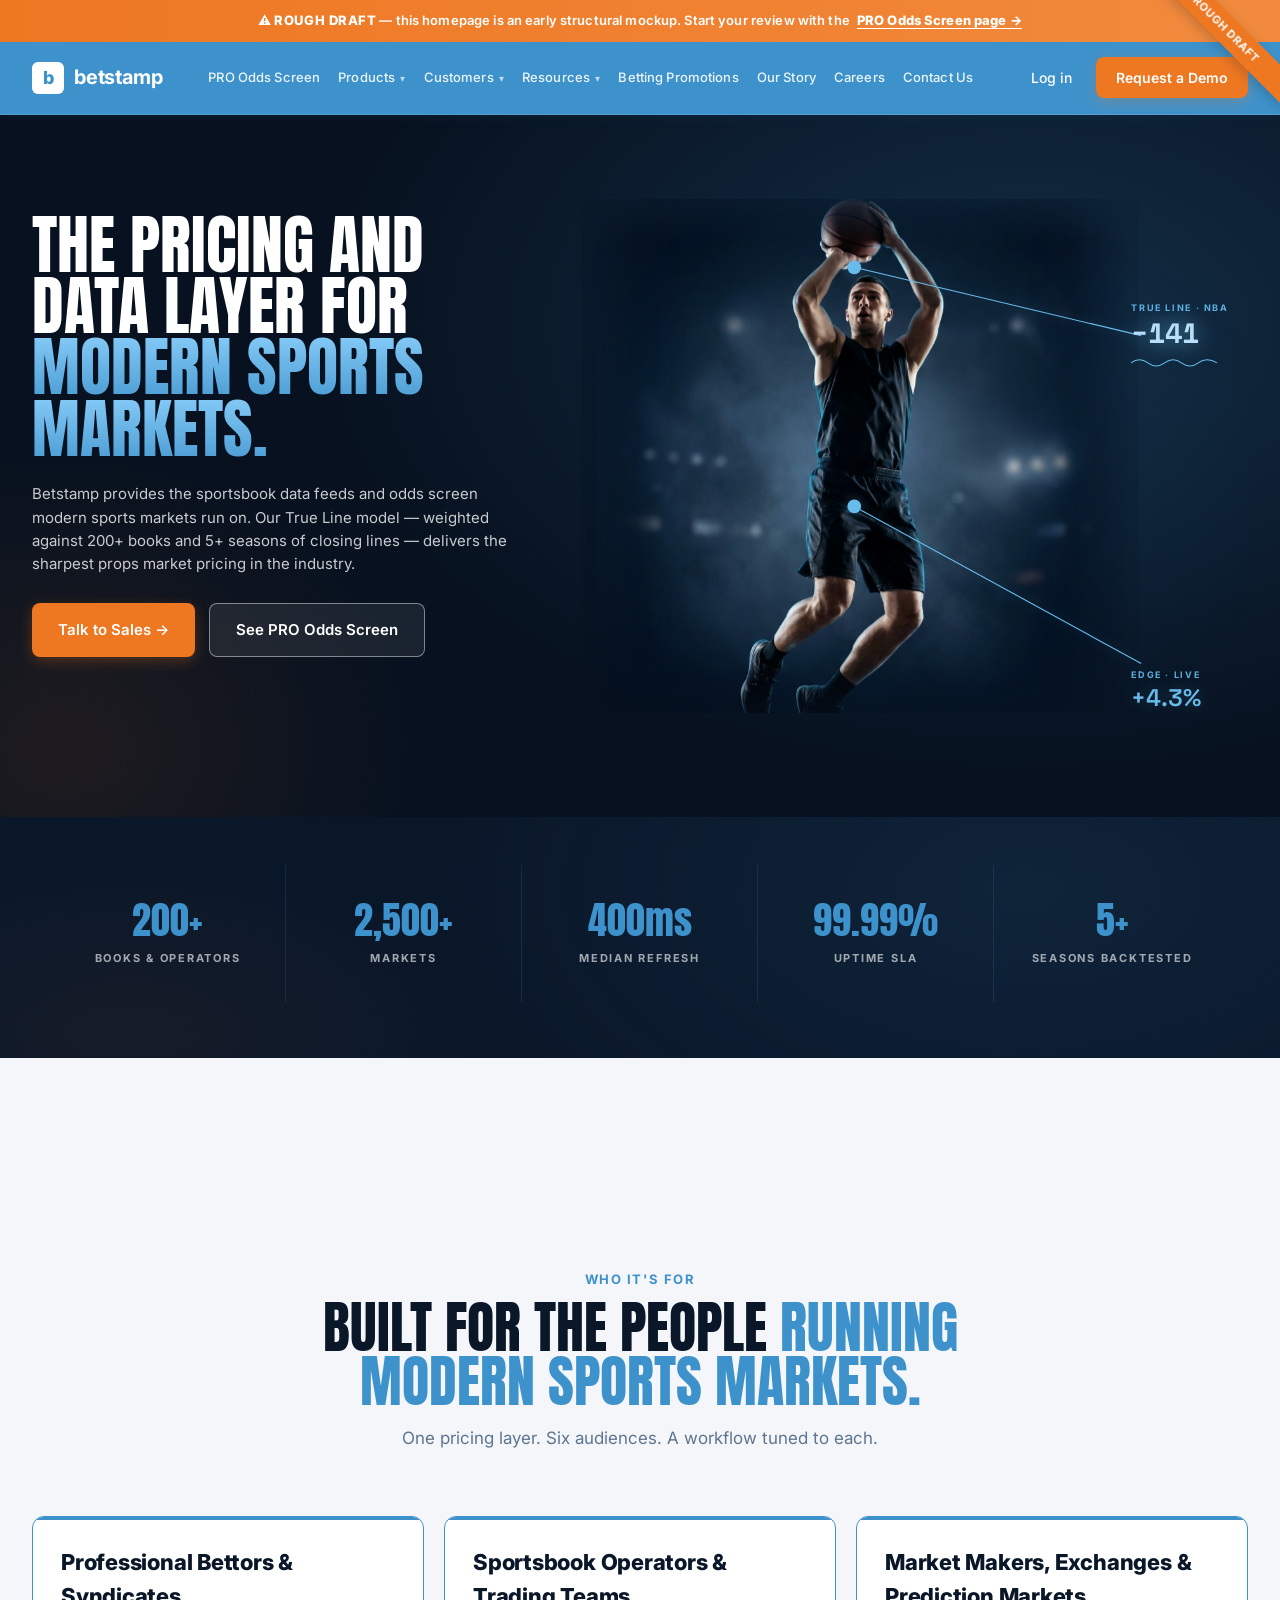
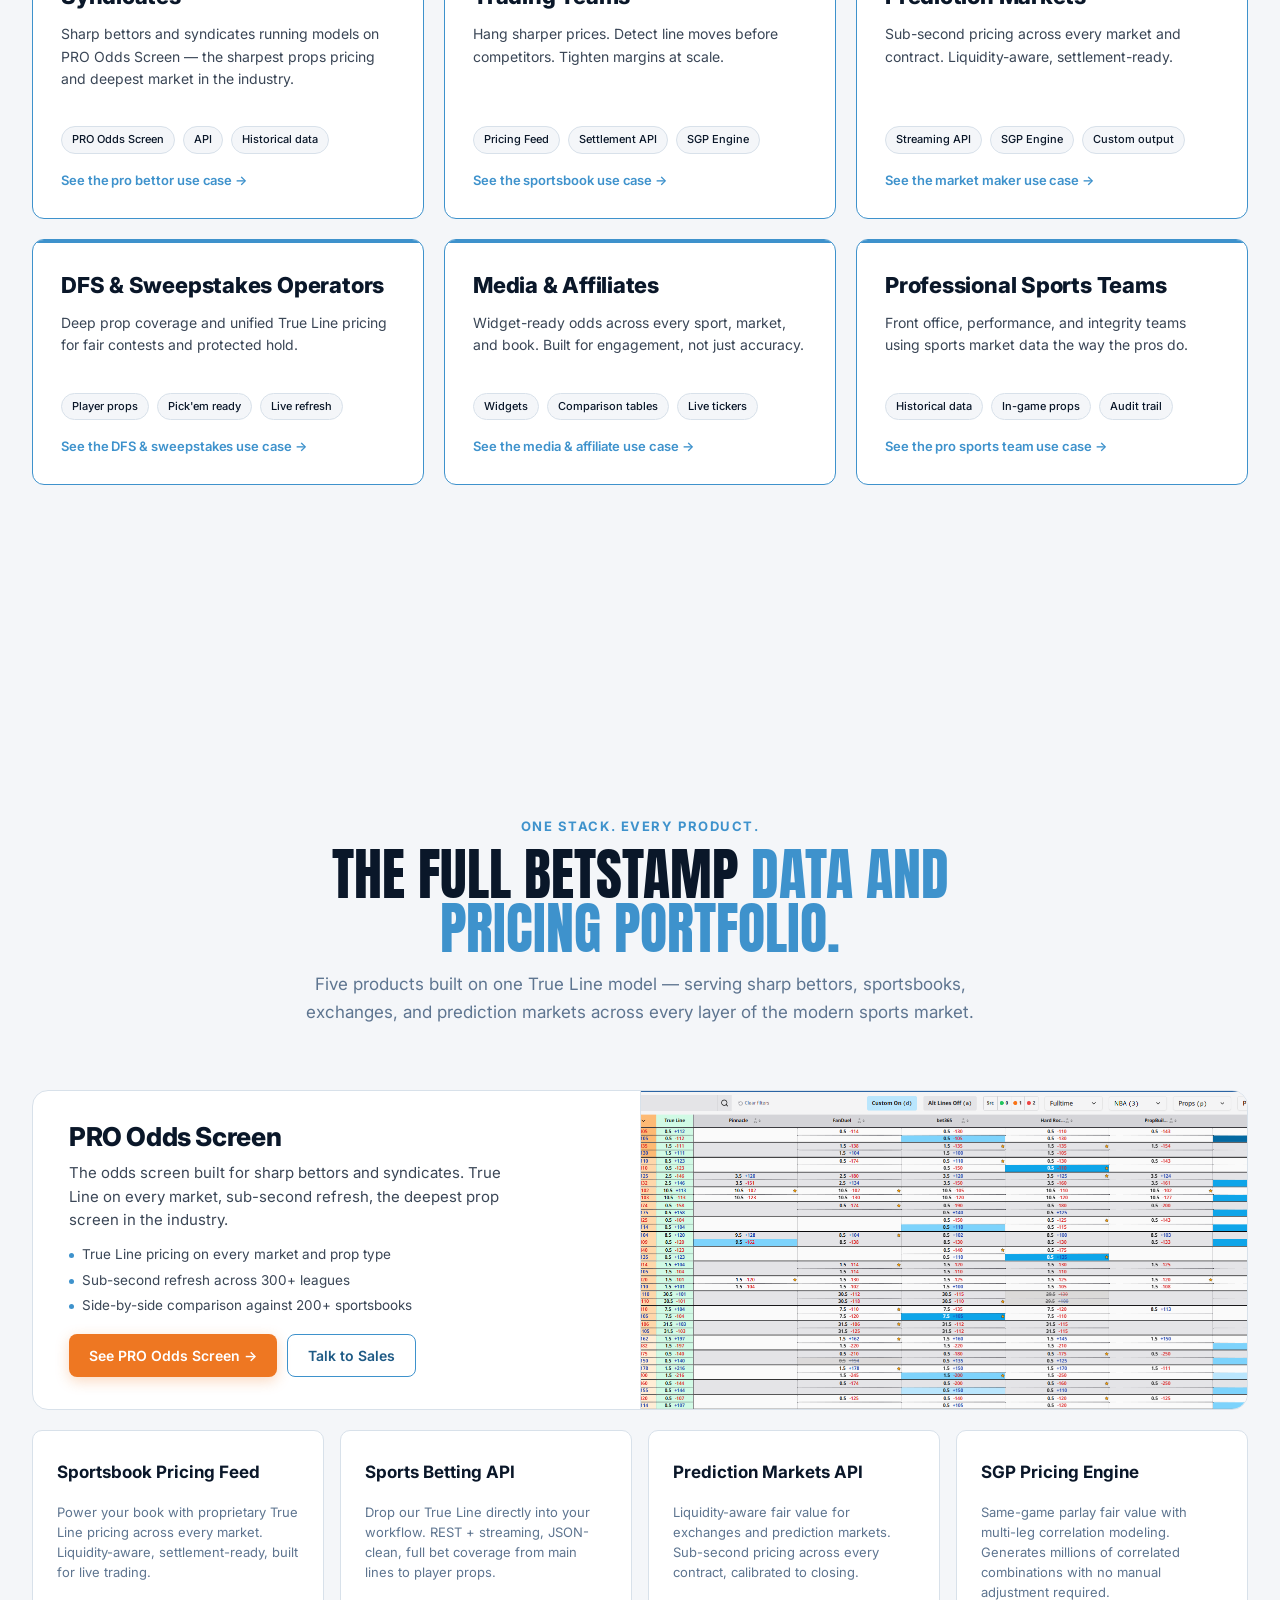
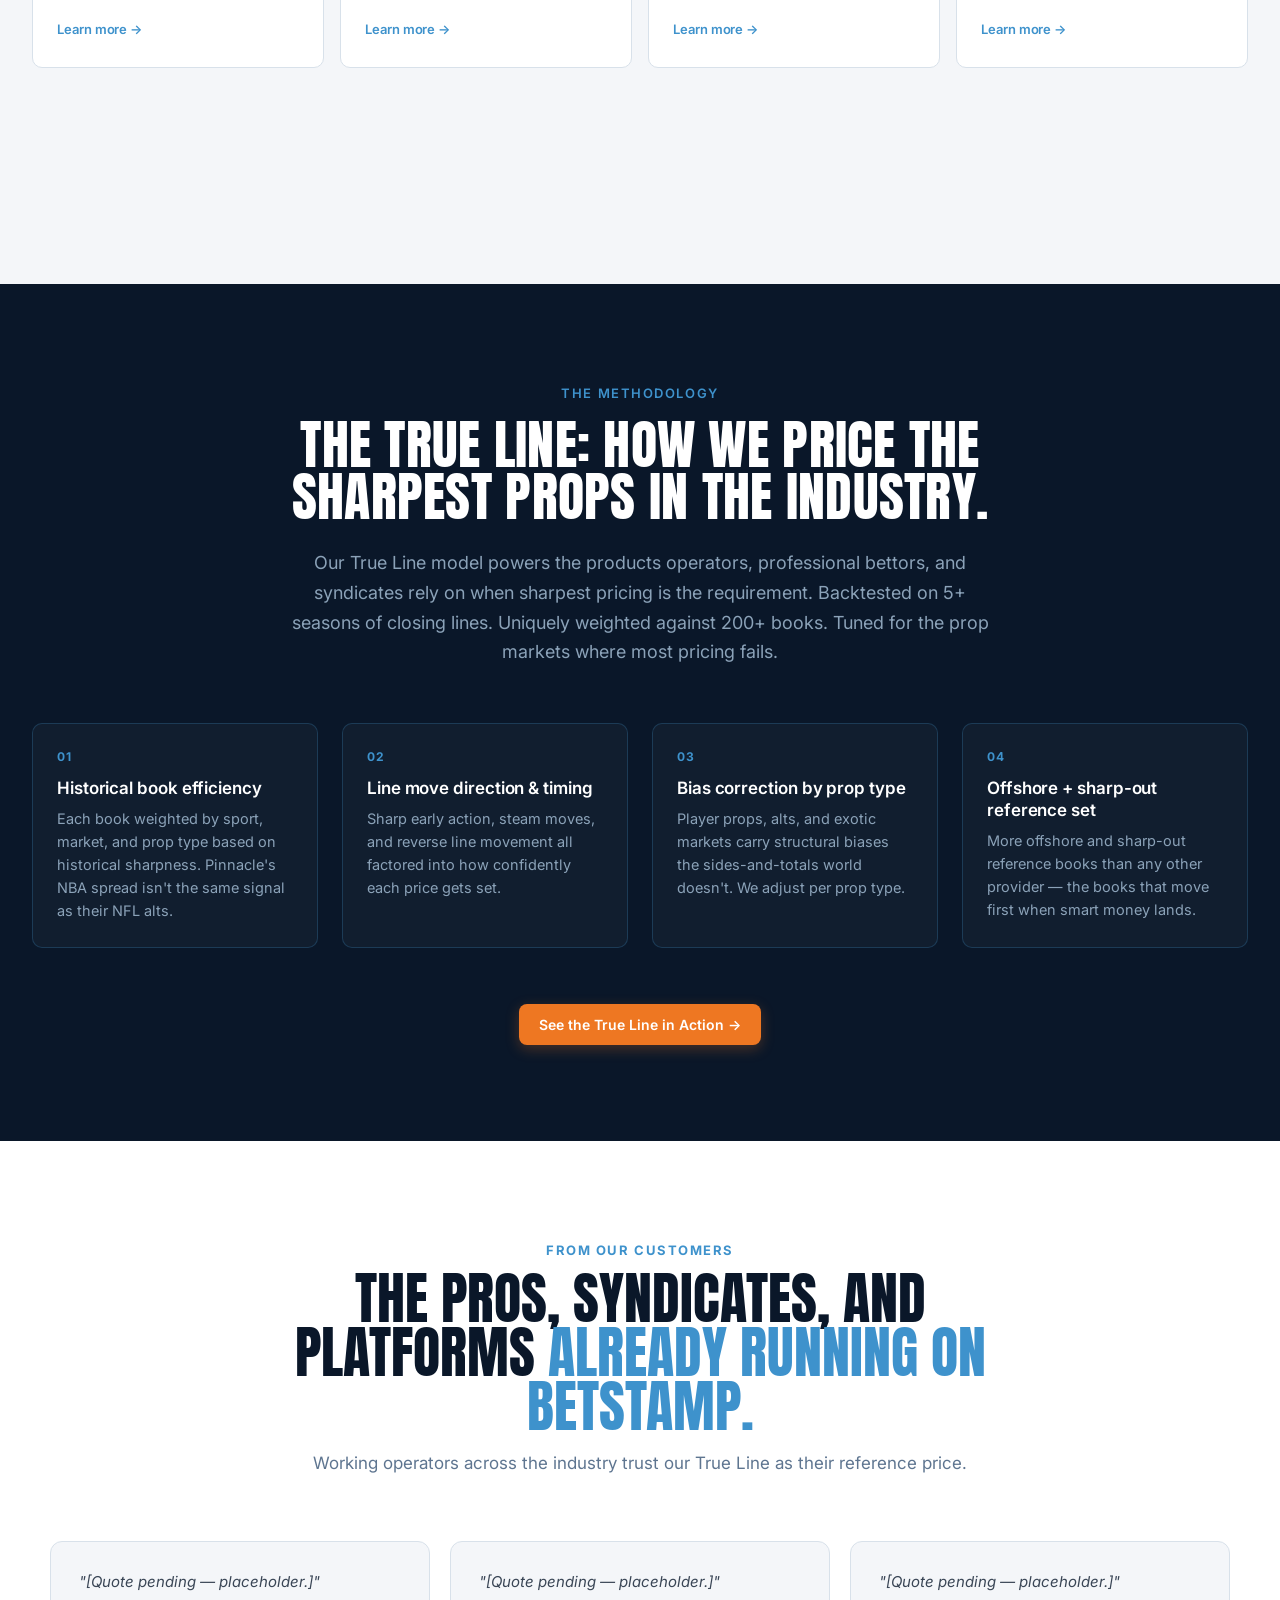
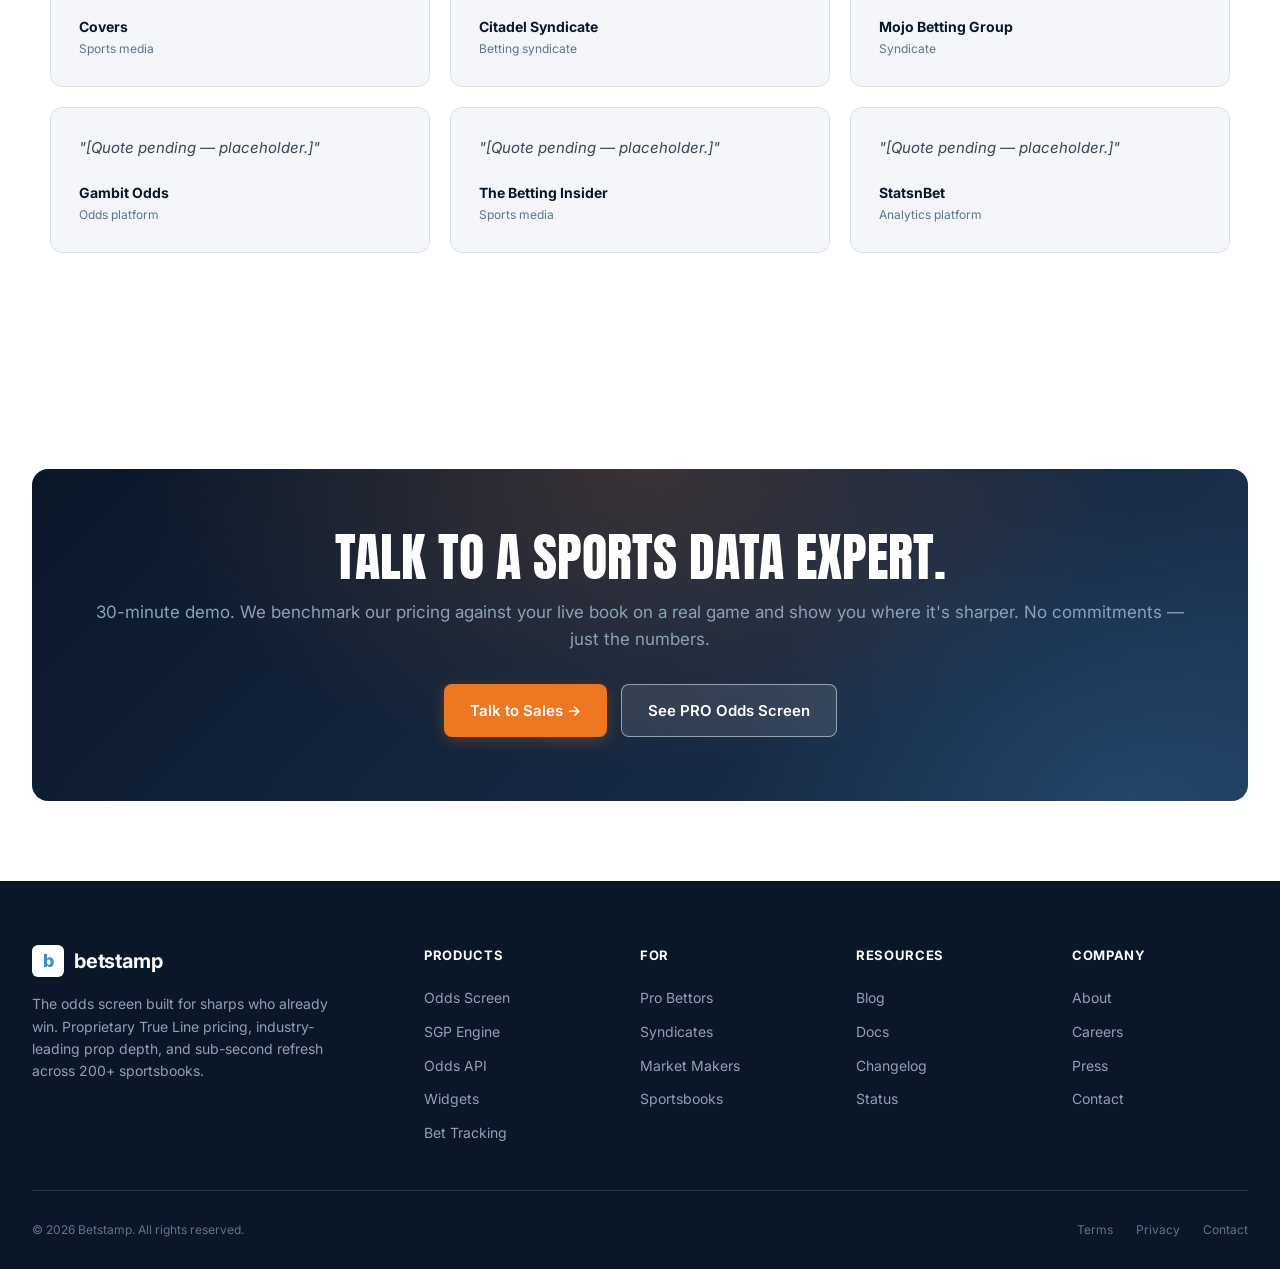
==== index.html @ c3e6c76a "Match screenshot exactly: drop outer card + header block Two visual gaps from the prior commit:  1. " ====
<!DOCTYPE html>
<html lang="en">
<head>
<meta charset="UTF-8">
<meta name="viewport" content="width=device-width, initial-scale=1.0">
<title>Betstamp — The pricing and data layer for modern sports markets.</title>
  <link rel="preconnect" href="https://fonts.googleapis.com">
  <link rel="preconnect" href="https://fonts.gstatic.com" crossorigin>
  <link href="https://fonts.googleapis.com/css2?family=Anton&family=Inter:wght@400;500;600;700;800&family=Space+Grotesk:wght@500;600;700&display=swap" rel="stylesheet">

<style>
  :root {
    /* Light-first palette — canvas is white, blue is signature, navy is accent, orange is action */
    --bg: #FFFFFF;
    --bg-soft: #FAFBFC;
    --surface: #F4F6F9;          /* pale gray cards */
    --surface-2: #E9EEF4;
    --divider: #D8E1EA;
    --divider-strong: #C2D0DE;
    --blue: #3E92CC;              /* Betstamp brand blue — signature */
    --blue-dark: #2B76AA;
    --blue-deep: #1E5A85;
    --blue-pale: #D5E8F3;         /* matches product row highlight */
    --blue-palest: #EEF5FB;
    --navy: #0A1729;              /* tertiary accent — text, dark moments */
    --navy-soft: #1E3554;
    --orange: #EE7722;
    --orange-hover: #F18A3D;
    --orange-pale: #FAE0B5;
    --text: #0A1729;              /* primary text = navy */
    --text-body: #3A4656;         /* body copy */
    --muted: #5E7590;
    --muted-2: #8BA2B8;
    --green: #17A364;
    --white: #FFFFFF;
    --shadow-sm: 0 1px 2px rgba(10,23,41,0.06);
    --shadow: 0 4px 14px rgba(10,23,41,0.08);
    --shadow-lg: 0 12px 40px rgba(10,23,41,0.10);
    --shadow-blue: 0 10px 30px rgba(62,146,204,0.15);
    --radius: 10px;
  }

  * { box-sizing: border-box; margin: 0; padding: 0; }
  html { scroll-behavior: smooth; }
  body {
    background: var(--bg);
    color: var(--text-body);
    font-family: "Inter", -apple-system, BlinkMacSystemFont, "Segoe UI", Helvetica, Arial, sans-serif;
    line-height: 1.55;
    font-size: 16px;
    -webkit-font-smoothing: antialiased;
  }

  .container { max-width: 1280px; margin: 0 auto; padding-left: 32px; padding-right: 32px; }

  /* ---------- NAV ---------- */
  .nav {
    position: sticky; top: 0; z-index: 100;
    background: var(--blue);
    border-bottom: 1px solid rgba(255,255,255,0.12);
    box-shadow: 0 2px 10px rgba(30,90,133,0.15);
  }
  .nav-inner {
    display: flex; align-items: center; justify-content: space-between;
    height: 72px;
  }
  .logo {
    display: flex; align-items: center; gap: 10px;
    font-weight: 700; font-size: 20px; color: var(--white);
    letter-spacing: -0.01em; text-decoration: none;
  }
  .logo-mark {
    width: 32px; height: 32px; border-radius: 6px;
    background: var(--white);
    display: flex; align-items: center; justify-content: center;
    color: var(--blue); font-weight: 800; font-size: 18px;
  }
  .nav-links { display: flex; gap: 18px; align-items: center; }
  .nav-links a, .nav-links .nav-trigger {
    color: rgba(255,255,255,0.9); text-decoration: none; font-size: 13px;
    font-weight: 500; transition: color .2s;
    background: none; border: none; padding: 0;
    font-family: inherit; cursor: pointer; white-space: nowrap;
    letter-spacing: 0.01em;
  }
  .nav-links a:hover, .nav-links .nav-trigger:hover { color: var(--white); }
  .nav-trigger::after {
    content: " ▾"; color: rgba(255,255,255,0.65); font-size: 10px;
    margin-left: 2px;
  }
  /* dropdown menu */
  .nav-item { position: relative; display: inline-flex; align-items: center; }
  .nav-dropdown-menu {
    position: absolute; top: calc(100% + 14px); left: -14px;
    background: var(--white);
    border: 1px solid var(--divider);
    border-radius: 12px;
    padding: 8px;
    min-width: 260px;
    box-shadow: 0 16px 40px rgba(10,23,41,0.20);
    opacity: 0; visibility: hidden;
    transform: translateY(6px);
    transition: opacity .18s, transform .18s, visibility .18s;
    z-index: 110;
  }
  .nav-dropdown-menu::before {
    content: "";
    position: absolute; top: -8px; left: 28px;
    width: 0; height: 0;
    border-left: 8px solid transparent;
    border-right: 8px solid transparent;
    border-bottom: 8px solid var(--white);
  }
  .nav-item:hover .nav-dropdown-menu,
  .nav-item:focus-within .nav-dropdown-menu {
    opacity: 1; visibility: visible; transform: translateY(0);
  }
  .nav-dropdown-menu a {
    display: block;
    padding: 10px 14px;
    color: var(--navy) !important;
    font-size: 13.5px; font-weight: 500;
    border-radius: 6px;
    transition: background .15s, color .15s;
    white-space: nowrap;
  }
  .nav-dropdown-menu a:hover {
    background: var(--blue-palest);
    color: var(--blue-deep) !important;
  }
  /* invisible hover bridge so the menu doesn't close mid-jump */
  .nav-item::after {
    content: "";
    position: absolute; top: 100%; left: 0; right: 0;
    height: 14px;
  }
  .nav-cta {
    display: flex; gap: 12px; align-items: center;
  }
  .btn {
    display: inline-flex; align-items: center; justify-content: center;
    padding: 10px 20px; border-radius: 8px;
    font-weight: 600; font-size: 14px;
    cursor: pointer; text-decoration: none;
    transition: all .2s; border: none;
    white-space: nowrap;
  }
  .btn-primary {
    background: var(--orange); color: var(--white);
    box-shadow: 0 4px 14px rgba(238,119,34,0.28);
  }
  .btn-primary:hover { background: var(--orange-hover); transform: translateY(-1px); }
  .btn-secondary {
    background: var(--blue); color: var(--white);
    box-shadow: 0 4px 14px rgba(62,146,204,0.25);
  }
  .btn-secondary:hover { background: var(--blue-dark); transform: translateY(-1px); }
  .btn-ghost {
    background: transparent; color: var(--blue-deep);
    border: 1.5px solid var(--blue);
  }
  .btn-ghost:hover { background: var(--blue-palest); }
  .btn-login {
    background: transparent; color: var(--white); font-weight: 500;
    padding: 8px 12px;
  }
  .btn-login:hover { color: var(--white); opacity: 0.85; }

  /* ---------- HERO WRAP ---------- */
  .hero-wrap {
    background: var(--bg);
    position: relative;
  }

  /* ---------- ZOOM HERO (scroll-expansion) ---------- */
  .zoom-hero {
    position: relative;
    height: 240vh;
    background:
      radial-gradient(ellipse 900px 500px at 85% 0%, rgba(62,146,204,0.08), transparent 60%),
      radial-gradient(ellipse 600px 400px at 0% 100%, rgba(238,119,34,0.04), transparent 60%),
      var(--bg);
  }
  .zoom-hero-sticky {
    position: sticky; top: 0;
    height: 100vh;
    display: flex; flex-direction: column;
    align-items: center; justify-content: flex-start;
    overflow: hidden;
    padding-top: 24px;
  }
  .zoom-text {
    text-align: center;
    max-width: 1100px;
    padding: 0 32px;
    position: relative;
    z-index: 3;
    will-change: opacity, transform;
    flex-shrink: 0;
  }
  .zoom-text .eyebrow { margin-bottom: 16px; }
  .zoom-text h1 {
    font-size: clamp(32px, 4.2vw, 52px);
    line-height: 1.05;
    margin: 0 0 14px;
  }
  .zoom-text h1 .nowrap { white-space: nowrap; }
  @media (max-width: 760px) {
    .zoom-text h1 .nowrap { white-space: normal; }
  }
  .zoom-text .hero-sub {
    font-size: 15px;
    max-width: 560px;
    margin: 0 auto 20px;
  }
  .zoom-text .hero-ctas {
    justify-content: center;
    margin-bottom: 18px;
  }
  .scroll-cue {
    display: inline-flex; align-items: center; gap: 10px;
    font-size: 11px; color: var(--muted);
    text-transform: uppercase; letter-spacing: 0.16em;
    font-weight: 700;
  }
  .scroll-cue-arrow {
    display: inline-block;
    animation: scroll-cue-bounce 1.8s ease-in-out infinite;
    color: var(--blue); font-size: 14px;
  }
  @keyframes scroll-cue-bounce {
    0%, 100% { transform: translateY(0); opacity: 0.5; }
    50% { transform: translateY(5px); opacity: 1; }
  }
  .zoom-media {
    position: relative;
    margin-top: 24px;
    width: clamp(380px, 44vw, 680px);
    aspect-ratio: 16 / 9;
    border-radius: 14px;
    overflow: hidden;
    background: var(--bg);
    box-shadow:
      0 30px 60px rgba(10,23,41,0.22),
      0 0 0 1px rgba(62,146,204,0.35),
      0 0 80px rgba(62,146,204,0.18);
    transform: scale(1);
    transform-origin: center center;
    will-change: transform;
    z-index: 2;
    flex-shrink: 0;
  }
  .zoom-media-chrome {
    background: var(--surface);
    border-bottom: 1px solid var(--divider);
    padding: 10px 14px;
    display: flex; align-items: center; gap: 8px;
    height: 38px;
    flex-shrink: 0;
  }
  .zoom-media-img {
    width: 100%;
    height: calc(100% - 38px);
    overflow: hidden;
    background: var(--bg);
  }
  .zoom-media-img img {
    width: 100%; height: 100%;
    object-fit: cover;
    object-position: top left;
    display: block;
  }
  .zoom-media-fallback {
    width: 100%; height: 100%;
    display: flex; align-items: center; justify-content: center;
    color: var(--muted); font-size: 13px; text-align: center;
    padding: 20px; background: var(--surface);
  }
  .zoom-hero.fully-expanded .zoom-media {
    border-radius: 0;
    box-shadow: none;
  }

  @media (prefers-reduced-motion: reduce) {
    .zoom-hero { height: auto; }
    .zoom-hero-sticky { position: static; height: auto; padding: 80px 32px 60px; }
    .zoom-media { position: static; transform: none; margin: 40px auto 0; }
    .scroll-cue { display: none; }
  }

  /* ---------- HERO (legacy — kept for CSS reuse) ---------- */
  .hero {
    padding: 80px 0 100px;
    position: relative;
    overflow: hidden;
    background:
      radial-gradient(ellipse 900px 500px at 85% 0%, rgba(62,146,204,0.08), transparent 60%),
      radial-gradient(ellipse 600px 400px at 0% 100%, rgba(238,119,34,0.04), transparent 60%),
      var(--bg);
  }
  .hero-grid {
    display: grid;
    grid-template-columns: 1.1fr 1fr;
    gap: 56px;
    align-items: center;
    position: relative;
  }
  .eyebrow {
    display: inline-flex; align-items: center; gap: 8px;
    background: var(--blue-palest);
    border: 1px solid var(--blue-pale);
    color: var(--blue-deep);
    padding: 6px 14px; border-radius: 100px;
    font-size: 12px; font-weight: 600; letter-spacing: 0.05em;
    text-transform: uppercase;
  }
  .eyebrow-dot {
    width: 6px; height: 6px; border-radius: 50%;
    background: var(--blue);
    box-shadow: 0 0 8px rgba(62,146,204,0.5);
  }
  h1 {
    font-size: 60px; font-weight: 800; line-height: 1.05;
    letter-spacing: -0.03em; margin: 20px 0 20px;
    color: var(--navy);
  }
  h1 .accent { color: var(--blue); }
  .hero-sub {
    font-size: 18px; color: var(--muted);
    margin-bottom: 32px; max-width: 540px; line-height: 1.6;
  }
  .hero-ctas { display: flex; gap: 14px; margin-bottom: 40px; }
  .btn-lg { padding: 14px 26px; font-size: 15px; }

  .hero-visual {
    background: var(--bg);
    border: 1px solid var(--divider);
    border-radius: 14px;
    box-shadow: var(--shadow-lg), 0 0 60px rgba(62,146,204,0.06);
    overflow: hidden;
    position: relative;
  }
  .window-chrome {
    background: var(--surface);
    border-bottom: 1px solid var(--divider);
    padding: 10px 14px;
    display: flex; align-items: center; gap: 8px;
  }
  .window-dot {
    width: 11px; height: 11px; border-radius: 50%;
  }
  .window-dot:nth-child(1) { background: #FF5F56; }
  .window-dot:nth-child(2) { background: #FFBD2E; }
  .window-dot:nth-child(3) { background: #27C93F; }
  .window-url {
    margin-left: 12px;
    background: var(--bg); border: 1px solid var(--divider);
    padding: 4px 12px; border-radius: 6px;
    font-size: 12px; color: var(--muted);
    font-family: "SF Mono", Monaco, monospace;
  }

  /* Fake odds screen — matches actual product aesthetic (light, blue column highlights) */
  .odds-screen {
    padding: 14px; font-size: 12px; background: var(--bg);
  }
  .odds-tabs {
    display: flex; gap: 6px; margin-bottom: 12px;
    padding-bottom: 12px; border-bottom: 1px solid var(--divider);
  }
  .odds-tab {
    padding: 6px 12px; border-radius: 6px; font-size: 11px; font-weight: 600;
    background: var(--bg); color: var(--muted); cursor: pointer;
    border: 1px solid var(--divider);
  }
  .odds-tab.active {
    background: var(--navy); color: var(--white);
    border-color: var(--navy);
  }
  .odds-row {
    display: grid;
    grid-template-columns: 2fr repeat(5, 1fr);
    gap: 2px;
    padding: 10px 8px;
    font-size: 12px; align-items: center;
    border-bottom: 1px solid var(--divider);
  }
  .odds-row.header {
    background: var(--surface);
    color: var(--muted); font-size: 10px;
    letter-spacing: 0.08em; text-transform: uppercase;
    border-radius: 4px; padding: 8px;
    border: none; font-weight: 700;
    margin-bottom: 4px;
  }
  .odds-row.header .true { color: var(--blue-deep); }
  .odds-team {
    font-weight: 600; color: var(--navy);
    display: flex; align-items: center; gap: 6px;
    padding-left: 4px;
  }
  .team-logo {
    width: 18px; height: 18px; border-radius: 50%;
    background: var(--blue-pale);
    color: var(--blue-deep);
    display: flex; align-items: center; justify-content: center;
    font-size: 9px; font-weight: 700;
  }
  .odds-cell {
    text-align: center; padding: 5px 2px; border-radius: 4px;
    color: var(--text); font-family: "SF Mono", Monaco, monospace;
    font-size: 11px;
    display: flex; align-items: center; justify-content: space-between;
    padding: 5px 8px;
  }
  .odds-cell .line { color: var(--muted); font-size: 10px; }
  .odds-cell .price { font-weight: 700; }
  .odds-cell.true-col {
    background: var(--blue-palest);
    border: 1px solid var(--blue-pale);
  }
  .odds-cell.true-col .price { color: var(--blue-deep); }
  .odds-cell.best::after {
    content: "★"; color: var(--orange); font-size: 11px;
    position: absolute;
  }
  .odds-cell.best {
    background: rgba(62,146,204,0.08);
    position: relative;
  }
  .live-bar {
    display: flex; justify-content: space-between; align-items: center;
    padding: 10px 12px; background: var(--surface);
    border-radius: 6px; font-size: 11px;
    margin-top: 10px;
  }
  .live-bar span { color: var(--muted); }
  .live-bar strong { color: var(--blue-deep); }
  .pulse {
    display: inline-block; width: 8px; height: 8px;
    background: var(--green); border-radius: 50%;
    box-shadow: 0 0 0 0 rgba(23,163,100,0.6);
    animation: pulse 1.8s infinite; margin-right: 8px;
  }
  @keyframes pulse {
    0% { box-shadow: 0 0 0 0 rgba(23,163,100,0.5); }
    70% { box-shadow: 0 0 0 10px rgba(23,163,100,0); }
    100% { box-shadow: 0 0 0 0 rgba(23,163,100,0); }
  }

  /* ---------- TRUST BAR ---------- */
  .trust-bg { background: transparent; padding: 0; }
  .trust-bar {
    background: var(--bg);
    border: 1px solid var(--divider);
    border-radius: 14px;
    padding: 28px 32px;
    display: grid;
    grid-template-columns: repeat(4, 1fr);
    gap: 20px;
    margin-bottom: 80px;
    position: relative;
    box-shadow: var(--shadow-sm);
  }
  .trust-bar::before {
    content: ""; position: absolute; top: -1px; left: 50%;
    transform: translateX(-50%);
    width: 80px; height: 3px; background: var(--blue);
    border-radius: 2px;
  }
  .trust-stat { text-align: center; }
  .trust-num {
    font-size: 32px; font-weight: 800; color: var(--blue-deep);
    letter-spacing: -0.01em; line-height: 1;
    margin-bottom: 6px; text-transform: uppercase;
  }
  .trust-label {
    font-size: 11px; color: var(--muted);
    text-transform: uppercase; letter-spacing: 0.1em;
    font-weight: 600;
  }

  /* ---------- LOGO MARQUEE (Odds Feeds) ---------- */
  .logo-marquee {
    background: var(--navy);
    padding: 44px 0 48px;
    position: relative;
    overflow: hidden;
    color: var(--white);
    border-top: 2px solid var(--blue);
    border-bottom: 2px solid var(--blue);
  }
  .logo-marquee-label {
    font-size: 16px; font-weight: 700;
    color: var(--white);
    max-width: 1280px;
    margin: 0 auto 22px;
    padding: 0 32px;
    letter-spacing: -0.01em;
  }
  .logo-marquee-track {
    overflow: hidden;
    position: relative;
    -webkit-mask-image: linear-gradient(to right, transparent 0, #000 6%, #000 94%, transparent 100%);
    mask-image: linear-gradient(to right, transparent 0, #000 6%, #000 94%, transparent 100%);
  }
  .logo-marquee-inner {
    display: flex;
    gap: 14px;
    width: max-content;
    animation: marquee-scroll 42s linear infinite;
  }
  .logo-marquee:hover .logo-marquee-inner {
    animation-play-state: paused;
  }
  @keyframes marquee-scroll {
    from { transform: translateX(0); }
    to { transform: translateX(-50%); }
  }
  .logo-tile {
    width: 88px; height: 88px;
    border-radius: 16px;
    display: flex; align-items: center; justify-content: center;
    flex-direction: column;
    color: var(--white); font-weight: 800;
    flex-shrink: 0;
    letter-spacing: 0.01em;
    box-shadow: 0 4px 14px rgba(0,0,0,0.25);
    font-size: 22px;
  }
  .logo-tile-sub {
    font-size: 9px; font-weight: 700;
    letter-spacing: 0.1em;
    opacity: 0.85;
    text-transform: uppercase;
    margin-top: 3px;
  }

  /* ---------- SECTIONS ---------- */
  section { padding: 120px 0; }
  .section-header { text-align: center; max-width: 720px; margin: 0 auto 64px; }
  .section-eyebrow {
    color: var(--blue); font-size: 13px; font-weight: 700;
    text-transform: uppercase; letter-spacing: 0.12em;
    margin-bottom: 12px; display: inline-block;
  }
  h2 {
    font-family: "Anton", "Space Grotesk", "Inter", sans-serif;
    font-size: 56px; font-weight: 400;
    line-height: 0.96;
    letter-spacing: 0;
    text-transform: uppercase;
    color: var(--navy);
    margin-bottom: 16px;
  }
  h2 .accent { color: var(--blue); }
  .section-sub {
    font-size: 17px; color: var(--muted); line-height: 1.6;
  }

  /* ---------- DIFFERENTIATORS ---------- */
  .diff-block {
    display: grid; grid-template-columns: 1.15fr 1fr;
    gap: 64px; align-items: center; margin-bottom: 100px;
  }
  .diff-block:nth-child(even) .diff-copy { order: 2; }
  .diff-block:last-child { margin-bottom: 0; }

  .diff-tag {
    display: inline-flex; align-items: center; gap: 8px;
    background: var(--blue-palest);
    color: var(--blue-deep);
    padding: 7px 16px;
    border: 1px solid var(--blue-pale);
    border-radius: 100px; font-size: 11px; font-weight: 600;
    text-transform: uppercase; letter-spacing: 0.14em;
    margin-bottom: 22px;
  }
  .diff-tag::before {
    content: "";
    width: 5px; height: 5px; border-radius: 50%;
    background: var(--blue);
    box-shadow: 0 0 6px rgba(62,146,204,0.6);
  }
  .diff-title {
    font-size: 36px; font-weight: 800; line-height: 1.15;
    color: var(--navy); margin-bottom: 16px;
    letter-spacing: -0.02em;
  }
  .diff-copy p {
    font-size: 16px; color: var(--text-body); margin-bottom: 16px;
    line-height: 1.65;
  }
  .diff-list { margin-top: 28px; border-top: 1px solid var(--divider); }
  .diff-list li {
    display: flex; gap: 12px; align-items: center;
    padding: 14px 0; font-size: 14px; color: var(--text);
    list-style: none; font-weight: 500; line-height: 1.5;
    border-bottom: 1px solid var(--divider);
    white-space: nowrap;
  }
  .diff-list li::before {
    content: "↑";
    flex-shrink: 0;
    width: 20px; height: 20px;
    border-radius: 50%;
    background: var(--blue);
    color: var(--white);
    display: inline-flex; align-items: center; justify-content: center;
    font-size: 11px; font-weight: 800;
    line-height: 1;
    box-shadow: 0 0 10px rgba(62,146,204,0.3);
  }
  .diff-list li strong {
    color: var(--navy);
    font-weight: 700;
  }
  .diff-list li .li-desc {
    color: var(--muted);
    font-weight: 500;
  }
  .diff-cta {
    display: inline-flex; align-items: center;
    margin-top: 28px;
  }

  .diff-visual {
    background: var(--bg);
    border: 1px solid var(--divider);
    border-radius: 12px;
    padding: 28px;
    box-shadow: var(--shadow);
    min-height: 320px;
    display: flex; align-items: center; justify-content: center;
    position: relative;
    overflow: hidden;
  }
  .diff-visual-img {
    padding: 0;
    min-height: 0;
    background: var(--bg);
    overflow: hidden;
    position: relative;
  }
  .diff-visual-img::before { display: none; }
  .diff-visual-img img {
    position: static;
    width: 100%;
    height: auto;
    max-width: none;
    max-height: none;
    display: block;
    border-radius: 0;
    mask-image: none;
    -webkit-mask-image: none;
    left: auto;
    top: auto;
  }
  .diff-visual::before {
    content: ""; position: absolute; inset: 0;
    background: linear-gradient(135deg, var(--blue-palest) 0%, transparent 60%);
    pointer-events: none;
  }

  /* True-line visual */
  .tl-compare { width: 100%; position: relative; z-index: 1; }
  .tl-row {
    display: flex; justify-content: space-between; align-items: center;
    padding: 13px 18px; border-radius: 8px; margin-bottom: 6px;
    font-size: 14px;
  }
  .tl-row.book {
    background: var(--bg);
    color: var(--text-body);
    border: 1px solid var(--divider);
  }
  .tl-row.true-line-row {
    background: linear-gradient(90deg, var(--blue), var(--blue-deep));
    color: var(--white); font-weight: 700;
    box-shadow: var(--shadow-blue);
    position: relative;
  }
  .tl-row.true-line-row::before {
    content: "●"; position: absolute; left: -10px; top: 50%;
    transform: translateY(-50%);
    color: var(--orange); font-size: 22px;
  }
  .tl-num {
    font-family: "SF Mono", Monaco, monospace; font-weight: 700;
  }
  .tl-num.best { color: var(--blue-deep); }

  /* Prop depth visual */
  .prop-cols {
    display: grid; grid-template-columns: repeat(3, 1fr); gap: 10px;
    width: 100%; position: relative; z-index: 1;
  }
  .prop-col { text-align: center; }
  .prop-num {
    font-size: 32px; font-weight: 800; color: var(--blue);
    line-height: 1;
  }
  .prop-lbl {
    font-size: 11px; color: var(--muted); text-transform: uppercase;
    letter-spacing: 0.08em; margin-top: 6px; font-weight: 600;
  }
  .prop-bar-container { margin: 24px 0 0; }
  .prop-bar-row {
    display: flex; align-items: center; gap: 12px; margin-bottom: 10px;
  }
  .prop-bar-name {
    flex-shrink: 0; width: 90px; font-size: 12px; color: var(--text-body);
    font-weight: 600;
  }
  .prop-bar {
    flex: 1; height: 8px; background: var(--surface-2); border-radius: 4px;
    position: relative;
  }
  .prop-bar-fill {
    height: 100%; border-radius: 4px;
    background: linear-gradient(90deg, var(--blue), var(--blue-deep));
  }
  .prop-bar-val {
    flex-shrink: 0; width: 32px; text-align: right;
    font-size: 12px; color: var(--navy); font-weight: 700;
    font-family: "SF Mono", Monaco, monospace;
  }

  /* Speed visual */
  .speed-clock { text-align: center; position: relative; z-index: 1; }
  .speed-num {
    font-size: 72px; font-weight: 800; color: var(--blue);
    line-height: 1; font-family: "SF Mono", Monaco, monospace;
    letter-spacing: -0.04em;
  }
  .speed-unit {
    font-size: 20px; color: var(--muted); margin-left: 4px;
  }
  .speed-lbl {
    font-size: 12px; color: var(--muted); text-transform: uppercase;
    letter-spacing: 0.12em; margin-top: 8px; font-weight: 600;
  }
  .speed-ticks {
    display: flex; justify-content: center; gap: 4px; margin-top: 28px;
  }
  .speed-tick {
    width: 3px; height: 22px; background: var(--divider); border-radius: 2px;
  }
  .speed-tick.active {
    background: var(--blue);
    box-shadow: 0 0 6px rgba(62,146,204,0.4);
  }

  /* Filter panel visual (Customization diff) */
  .filter-panel { width: 100%; position: relative; z-index: 1; }
  .filter-row {
    display: flex; align-items: center; justify-content: space-between;
    padding-bottom: 14px; margin-bottom: 14px;
    border-bottom: 1px solid var(--divider);
  }
  .filter-label {
    font-size: 11px; color: var(--muted);
    text-transform: uppercase; letter-spacing: 0.1em; font-weight: 700;
  }
  .filter-select {
    background: var(--blue-palest); color: var(--blue-deep);
    padding: 8px 14px; border-radius: 8px;
    font-size: 13px; font-weight: 700;
    border: 1px solid var(--blue-pale);
    display: inline-flex; align-items: center; gap: 8px;
  }
  .filter-select .chev { font-size: 10px; color: var(--muted); }
  .filter-chips {
    display: flex; flex-wrap: wrap; gap: 8px;
    margin-bottom: 18px;
  }
  .filter-chip {
    padding: 5px 12px; border-radius: 100px;
    font-size: 12px; font-weight: 600;
    background: var(--surface); color: var(--muted);
    border: 1px solid var(--divider);
  }
  .filter-chip.active {
    background: var(--blue); color: var(--white);
    border-color: var(--blue);
  }
  .filter-section-label {
    font-size: 11px; color: var(--muted);
    text-transform: uppercase; letter-spacing: 0.1em;
    font-weight: 700; margin-bottom: 10px;
  }
  .filter-view {
    display: flex; align-items: center; gap: 10px;
    padding: 10px 12px; border-radius: 8px;
    background: var(--surface);
    margin-bottom: 6px;
    border: 1px solid transparent;
  }
  .filter-view.active { border-color: var(--blue-pale); background: var(--blue-palest); }
  .view-icon {
    width: 20px; height: 20px; flex-shrink: 0;
    display: inline-flex; align-items: center; justify-content: center;
    color: var(--blue-deep);
  }
  .view-icon svg { width: 100%; height: 100%; }
  .view-name {
    flex: 1; font-size: 13px; font-weight: 600; color: var(--navy);
  }
  .view-hotkey {
    font-family: "SF Mono", Monaco, monospace;
    font-size: 10px; color: var(--muted); font-weight: 700;
    padding: 3px 7px; background: var(--bg);
    border: 1px solid var(--divider); border-radius: 5px;
  }

  /* ---------- CAPPED ACCESS (premium scarcity moment) ---------- */
  .capped-section {
    background-color: var(--bg);
    padding: 96px 0;
    text-align: center;
    position: relative;
  }
  .capped-section::before,
  .capped-section::after {
    content: ""; position: absolute;
    left: 50%; transform: translateX(-50%);
    width: 80px; height: 1px;
    background: var(--divider);
  }
  .capped-section::before { top: 0; }
  .capped-section::after  { bottom: 0; }
  .capped-eyebrow {
    color: var(--blue);
    font-size: 13px; font-weight: 600;
    letter-spacing: 0.16em; text-transform: uppercase;
    margin-bottom: 18px; display: inline-block;
  }
  .capped-title {
    color: var(--navy);
    font-size: 44px; font-weight: 800;
    letter-spacing: -0.025em; line-height: 1.15;
    margin: 0 0 28px;
  }
  .capped-title .accent { color: var(--blue); }
  .capped-lead {
    color: var(--text-body);
    font-size: 18px; line-height: 1.7;
    max-width: 720px;
    margin: 0 auto 18px;
  }
  .capped-lead:last-child { margin-bottom: 0; }
  .capped-meters {
    display: flex; justify-content: center; gap: 56px;
    margin: 40px auto 0;
    max-width: 720px;
  }
  .capped-meter {
    text-align: center;
  }
  .capped-meter-num {
    font-size: 48px; font-weight: 800;
    color: var(--navy); letter-spacing: -0.03em;
    line-height: 1;
  }
  .capped-meter-num .of {
    font-size: 22px; color: var(--muted-2);
    font-weight: 600; margin-left: 4px;
  }
  .capped-meter-label {
    font-size: 11px; color: var(--muted);
    text-transform: uppercase; letter-spacing: 0.14em;
    font-weight: 700; margin-top: 10px;
  }
  @media (max-width: 639px) {
    .capped-section { padding: 64px 0; }
    .capped-title { font-size: 30px; }
    .capped-lead { font-size: 16px; }
    .capped-meters { gap: 32px; flex-direction: column; }
    .capped-meter-num { font-size: 40px; }
  }

  /* ---------- METHODOLOGY (editorial dark moment) ---------- */
  .methodology-section {
    background-color: var(--navy);
    padding: 96px 0;
    text-align: center;
  }
  .methodology-eyebrow {
    color: var(--blue);
    font-size: 13px; font-weight: 600;
    letter-spacing: 0.12em; text-transform: uppercase;
    margin-bottom: 16px;
    display: inline-block;
  }
  .methodology-title {
    color: var(--white);
    font-size: clamp(36px, 4.2vw, 60px);
    font-weight: 400;
    letter-spacing: 0.005em;
    line-height: 0.98;
    margin: 0 0 24px;
  }
  .methodology-lead {
    color: var(--muted-2);
    font-size: 18px; line-height: 1.65;
    max-width: 720px;
    margin: 0 auto 56px;
  }
  .methodology-grid {
    display: grid;
    grid-template-columns: repeat(4, 1fr);
    gap: 24px;
    text-align: left;
  }
  .methodology-card {
    background: rgba(255,255,255,0.03);
    border: 1px solid rgba(62,146,204,0.25);
    border-radius: 10px;
    padding: 24px;
  }
  .methodology-card-num {
    display: block;
    font-size: 12px; font-weight: 700;
    color: var(--blue);
    letter-spacing: 0.06em;
    margin-bottom: 10px;
  }
  .methodology-card-title {
    font-size: 17px; font-weight: 600;
    color: var(--white);
    margin: 0 0 8px;
    line-height: 1.3;
  }
  .methodology-card-copy {
    font-size: 14.5px; line-height: 1.6;
    color: var(--muted-2);
    margin: 0;
  }
  .methodology-close {
    font-size: 16px; font-style: italic;
    color: var(--muted-2);
    text-align: center;
    max-width: 720px;
    margin: 48px auto 32px;
  }
  .methodology-cta { text-align: center; margin-top: 56px; }
  .methodology-section .btn-primary:focus-visible {
    outline: 2px solid var(--blue-pale);
    outline-offset: 2px;
  }
  @media (max-width: 1023px) {
    .methodology-grid {
      grid-template-columns: repeat(2, 1fr);
      gap: 20px;
    }
  }
  @media (max-width: 639px) {
    .methodology-section { padding: 64px 0; }
    .methodology-grid {
      grid-template-columns: 1fr;
      gap: 16px;
    }
    .methodology-title { font-size: 32px; }
    .methodology-lead { font-size: 16px; }
  }

  /* ---------- PRO EXPERIENCE (light service moment) ---------- */
  .pro-experience-section {
    background-color: var(--bg);
    padding: 96px 0;
    text-align: center;
  }
  .pro-experience-eyebrow {
    color: var(--blue);
    font-size: 13px; font-weight: 600;
    letter-spacing: 0.12em; text-transform: uppercase;
    margin-bottom: 16px;
    display: inline-block;
  }
  .pro-experience-title {
    color: var(--navy);
    font-size: 44px; font-weight: 800;
    letter-spacing: -0.025em; line-height: 1.15;
    margin: 0 0 20px;
  }
  .pro-experience-lead {
    color: var(--text-body);
    font-size: 18px; line-height: 1.65;
    max-width: 720px;
    margin: 0 auto 64px;
  }
  .pro-experience-grid {
    display: grid;
    grid-template-columns: repeat(4, 1fr);
    gap: 24px;
    text-align: left;
  }
  .pro-experience-card {
    background: var(--surface);
    border: 1px solid var(--divider);
    border-radius: 12px;
    padding: 32px;
    box-shadow: var(--shadow-sm);
    transition: all 0.2s ease;
  }
  @media (hover: hover) {
    .pro-experience-card:hover {
      box-shadow: var(--shadow);
      transform: translateY(-2px);
      border-color: var(--divider-strong);
    }
  }
  .pro-experience-icon {
    width: 48px; height: 48px;
    background: var(--blue-pale);
    border-radius: 10px;
    display: flex; align-items: center; justify-content: center;
    margin-bottom: 20px;
    color: var(--blue);
  }
  .pro-experience-icon svg { width: 24px; height: 24px; }
  .pro-experience-card-title {
    font-size: 18px; font-weight: 600;
    color: var(--navy);
    margin: 0 0 10px;
    line-height: 1.3;
  }
  .pro-experience-card-copy {
    font-size: 15px; line-height: 1.6;
    color: var(--text-body);
    margin: 0;
  }
  @media (max-width: 1023px) {
    .pro-experience-grid {
      grid-template-columns: repeat(2, 1fr);
      gap: 20px;
    }
  }
  @media (max-width: 639px) {
    .pro-experience-section { padding: 64px 0; }
    .pro-experience-grid {
      grid-template-columns: 1fr;
      gap: 16px;
    }
    .pro-experience-card { padding: 24px; }
    .pro-experience-title { font-size: 32px; }
    .pro-experience-lead { font-size: 16px; }
  }

  /* ---------- SCREENS SHOWCASE (tabbed) ---------- */
  .screens-tabs {
    display: flex; justify-content: center;
    gap: 8px; margin-bottom: 32px;
    flex-wrap: wrap;
  }
  .screens-tab {
    display: inline-flex; align-items: center; gap: 10px;
    padding: 12px 22px;
    border-radius: 12px;
    border: 1px solid transparent;
    background: transparent;
    color: var(--muted);
    font-size: 14px; font-weight: 700;
    letter-spacing: 0.01em;
    cursor: pointer;
    transition: all 0.2s;
    font-family: inherit;
  }
  .screens-tab:hover { color: var(--blue-deep); }
  .screens-tab.active {
    background: var(--bg);
    color: var(--navy);
    border-color: var(--divider);
    box-shadow: var(--shadow-sm);
  }
  .screens-tab.active svg { color: var(--blue); }
  .screens-tab svg { width: 16px; height: 16px; }
  .screens-content {
    background: var(--surface);
    border-radius: 24px;
    padding: 56px;
    border: 1px solid var(--divider);
  }
  .screens-panel {
    display: grid;
    grid-template-columns: 1fr 1.25fr;
    gap: 56px;
    align-items: center;
  }
  .screens-panel[hidden] { display: none; }
  .screens-copy {
    display: flex; flex-direction: column; gap: 18px;
  }
  .screens-badge {
    display: inline-flex; align-items: center;
    background: var(--bg);
    border: 1px solid var(--blue-pale);
    color: var(--blue-deep);
    padding: 6px 14px;
    border-radius: 100px;
    font-size: 11px; font-weight: 700;
    letter-spacing: 0.12em; text-transform: uppercase;
    width: fit-content;
  }
  .screens-title {
    font-size: 36px; font-weight: 800;
    color: var(--navy); line-height: 1.15;
    letter-spacing: -0.02em;
    margin: 0;
  }
  .screens-copy p {
    font-size: 16px; color: var(--text-body);
    line-height: 1.6; margin: 0;
  }
  .screens-copy .btn {
    width: fit-content; margin-top: 6px;
  }
  .screens-image {
    border-radius: 14px;
    overflow: hidden;
    background: var(--bg);
    box-shadow: 0 14px 40px rgba(10,23,41,0.14);
    border: 1px solid var(--divider);
  }
  .screens-image img {
    width: 100%; height: auto;
    display: block;
  }
  .screens-image-fallback {
    aspect-ratio: 16 / 10;
    display: flex; align-items: center; justify-content: center;
    color: var(--muted); font-size: 13px;
    text-align: center; padding: 30px;
    background: var(--surface);
  }
  .screens-image-fallback code {
    background: var(--bg);
    padding: 2px 6px; border-radius: 4px;
    font-size: 12px; color: var(--text);
    font-family: "SF Mono", Monaco, monospace;
  }
  @media (max-width: 960px) {
    .screens-panel { grid-template-columns: 1fr; gap: 32px; }
    .screens-content { padding: 32px; }
    .screens-title { font-size: 28px; }
  }

  /* ---------- SOCIAL PROOF ---------- */
  .proof-section {
    background: var(--surface);
    border-top: 1px solid var(--divider);
    border-bottom: 1px solid var(--divider);
  }
  .proof-grid {
    display: grid; grid-template-columns: repeat(3, 1fr); gap: 24px;
  }
  .testimonial {
    background: var(--bg);
    border: 1px solid var(--divider);
    border-radius: 12px;
    padding: 28px;
    position: relative;
    transition: transform .25s, border-color .25s, box-shadow .25s;
  }
  .testimonial:hover {
    transform: translateY(-4px);
    border-color: var(--blue);
    box-shadow: var(--shadow-blue);
  }
  .testimonial .quote-mark {
    font-size: 52px; color: var(--blue);
    line-height: 0.8; font-family: Georgia, serif;
    position: absolute; top: 20px; right: 22px;
    opacity: 0.25;
  }
  .testimonial-quote {
    font-size: 15px; line-height: 1.6; color: var(--text);
    margin-bottom: 20px; position: relative; z-index: 1;
  }
  .testimonial-author {
    display: flex; align-items: center; gap: 12px;
    padding-top: 18px; border-top: 1px solid var(--divider);
  }
  .author-avatar {
    width: 40px; height: 40px; border-radius: 50%;
    background: linear-gradient(135deg, var(--blue), var(--blue-deep));
    display: flex; align-items: center; justify-content: center;
    font-weight: 700; color: var(--white); font-size: 14px;
    flex-shrink: 0;
  }
  .author-meta .name {
    font-weight: 700; color: var(--navy); font-size: 14px;
  }
  .author-meta .role {
    font-size: 12px; color: var(--muted);
  }

  .yt-strip {
    margin-top: 48px;
    background: var(--bg);
    border: 1px solid var(--divider);
    border-radius: 14px;
    padding: 28px;
    box-shadow: var(--shadow-sm);
  }
  .yt-head {
    display: flex; align-items: center; justify-content: space-between;
    margin-bottom: 20px;
  }
  .yt-head h3 {
    font-size: 16px; font-weight: 700; color: var(--navy);
  }
  .yt-head .tag {
    font-size: 11px; color: var(--orange); font-weight: 700;
    text-transform: uppercase; letter-spacing: 0.08em;
  }
  .yt-cards { display: grid; grid-template-columns: repeat(3, 1fr); gap: 14px; }
  .yt-card {
    aspect-ratio: 16/9;
    background: linear-gradient(135deg, var(--navy), var(--navy-soft));
    border-radius: 8px;
    position: relative; overflow: hidden;
    display: flex; align-items: center; justify-content: center;
    cursor: pointer;
    transition: transform .25s;
  }
  .yt-card:hover { transform: scale(1.01); }
  .yt-play {
    width: 48px; height: 48px; border-radius: 50%;
    background: rgba(238,119,34,0.95);
    display: flex; align-items: center; justify-content: center;
    color: var(--white); font-size: 16px;
    box-shadow: 0 4px 12px rgba(238,119,34,0.4);
  }
  .yt-caption {
    position: absolute; bottom: 0; left: 0; right: 0;
    padding: 10px 12px;
    background: linear-gradient(transparent, rgba(0,0,0,0.85));
    font-size: 12px; color: var(--white); font-weight: 600;
  }

  /* ---------- ICP TILES ---------- */
  .icp-grid {
    display: grid; grid-template-columns: repeat(3, 1fr); gap: 20px;
  }
  .icp-tile {
    background: var(--bg);
    border: 1.5px solid var(--blue);
    border-radius: 12px; padding: 32px;
    transition: all .25s;
    position: relative; overflow: hidden;
    display: flex;
    flex-direction: column;
  }
  .icp-tile::before {
    content: ""; position: absolute; top: 0; left: 0; right: 0;
    height: 3px; background: var(--blue);
  }
  .icp-tile:hover {
    transform: translateY(-3px);
    box-shadow: var(--shadow-blue);
  }
  .icp-link {
    font-size: 13px;
    font-weight: 600;
    color: var(--blue);
    letter-spacing: -0.005em;
    transition: color 0.2s;
  }
  .icp-tile:hover .icp-link { color: var(--blue-dark); }
  .icp-badge {
    display: inline-block; font-size: 10px; font-weight: 700;
    padding: 4px 10px; border-radius: 100px;
    letter-spacing: 0.1em; text-transform: uppercase;
    margin-bottom: 14px;
  }
  .icp-badge.primary { background: var(--blue-palest); color: var(--blue-deep); }
  .icp-badge.secondary { background: var(--surface); color: var(--muted); }
  .icp-title {
    font-size: 22px; font-weight: 800; color: var(--navy);
    margin-bottom: 10px; letter-spacing: -0.01em;
  }
  .icp-desc {
    font-size: 14px; color: var(--text-body); line-height: 1.6;
    margin-bottom: 18px;
  }
  .icp-features { display: flex; flex-wrap: wrap; gap: 8px; }
  .icp-feature {
    font-size: 11px; padding: 4px 10px;
    background: var(--surface); border: 1px solid var(--divider);
    border-radius: 100px;
    color: var(--text); font-weight: 500;
  }
  /* Footer wrapper pins pills + CTA to the bottom of every tile so they
     align horizontally across cards even when title/desc lengths vary. */
  .icp-bottom {
    margin-top: auto;
    padding-top: 18px;
    display: flex;
    flex-direction: column;
    gap: 16px;
  }

  /* ---------- PRODUCT ECOSYSTEM ---------- */
  .product-grid {
    display: grid; grid-template-columns: repeat(3, 1fr); gap: 16px;
  }
  .product-card {
    background: var(--bg);
    border: 1px solid var(--divider);
    border-radius: 10px;
    padding: 22px; text-decoration: none; color: inherit;
    transition: all .2s;
    display: block;
  }
  .product-card:hover {
    border-color: var(--blue);
    box-shadow: var(--shadow-blue);
    transform: translateY(-2px);
  }
  .product-icon {
    width: 36px; height: 36px; border-radius: 8px;
    background: var(--blue-palest);
    border: 1px solid var(--blue-pale);
    display: flex; align-items: center; justify-content: center;
    margin-bottom: 12px;
    font-size: 16px; color: var(--blue-deep);
  }
  .product-name {
    font-size: 15px; font-weight: 700; color: var(--navy);
    margin-bottom: 6px;
  }
  .product-desc { font-size: 13px; color: var(--muted); line-height: 1.5; }

  /* ---------- PRICING ---------- */
  .billing-toggle {
    display: flex; align-items: center; justify-content: center;
    gap: 12px; margin: 8px auto 48px;
  }
  .billing-label {
    font-size: 14px; font-weight: 500; color: var(--muted);
    cursor: pointer; user-select: none;
  }
  .billing-label.active { color: var(--navy); font-weight: 600; }
  .billing-switch {
    position: relative; width: 46px; height: 24px;
    background: var(--divider-strong); border-radius: 100px;
    border: none; cursor: pointer; transition: background 0.2s;
    padding: 0;
  }
  .billing-switch.annual { background: var(--blue); }
  .billing-switch-knob {
    position: absolute; top: 3px; left: 3px;
    width: 18px; height: 18px; background: var(--white);
    border-radius: 50%; box-shadow: 0 1px 3px rgba(10,23,41,0.2);
    transition: transform 0.2s;
  }
  .billing-switch.annual .billing-switch-knob { transform: translateX(22px); }
  .billing-save {
    display: inline-flex; align-items: center;
    background: #D9F5E6; color: #17A364;
    padding: 4px 12px; border-radius: 100px;
    font-size: 12px; font-weight: 600;
    margin-left: 6px;
  }

  .pricing-grid {
    display: grid; grid-template-columns: repeat(3, 1fr); gap: 20px;
    align-items: stretch;
  }
  .tier {
    background: var(--bg);
    border: 1px solid var(--divider);
    border-radius: 16px;
    padding: 32px 28px 28px;
    position: relative;
    display: flex; flex-direction: column;
    box-shadow: var(--shadow-sm);
  }
  .tier.featured {
    border: 2px solid var(--blue);
    box-shadow: 0 12px 40px rgba(62,146,204,0.15);
  }
  .tier-flag {
    position: absolute; top: -14px; left: 50%;
    transform: translateX(-50%);
    background: var(--blue); color: var(--white);
    padding: 6px 16px; border-radius: 100px;
    font-size: 11px; font-weight: 700;
    letter-spacing: 0.1em; text-transform: uppercase;
    box-shadow: 0 4px 12px rgba(62,146,204,0.35);
    white-space: nowrap;
  }
  .tier-header {
    display: flex; align-items: center; gap: 10px;
    margin-bottom: 18px;
  }
  .tier-icon {
    width: 22px; height: 22px; color: var(--navy);
    flex-shrink: 0; display: inline-flex;
    align-items: center; justify-content: center;
  }
  .tier-icon svg { width: 100%; height: 100%; }
  .tier-name {
    font-size: 18px; font-weight: 700; color: var(--navy);
    letter-spacing: 0; text-transform: none;
    margin: 0;
  }
  .tier-price {
    font-size: 34px; font-weight: 800; color: var(--navy);
    line-height: 1; letter-spacing: -0.02em;
    display: flex; align-items: baseline; gap: 2px;
    margin-bottom: 18px;
  }
  .tier-price .suffix {
    font-size: 14px; color: var(--muted); font-weight: 500;
  }
  .tier-price.contact { font-size: 30px; }
  .tier-desc {
    color: var(--text-body); font-size: 14px;
    margin-bottom: 22px; line-height: 1.5;
    min-height: 44px;
  }
  .tier-list {
    list-style: none; padding: 0;
    margin-bottom: 18px;
  }
  .tier-list li {
    display: flex; gap: 10px; padding: 7px 0;
    font-size: 14px; color: var(--text);
    line-height: 1.4; align-items: flex-start;
  }
  .tier-list li::before {
    content: "✓"; color: var(--blue); font-weight: 800;
    flex-shrink: 0; font-size: 15px; line-height: 1.2;
  }
  .tier-list li.locked { color: var(--muted); }
  .tier-list li.locked::before {
    content: "🔒"; color: var(--muted);
    font-size: 12px; font-weight: normal;
  }
  .now-live-badge {
    display: inline-flex; align-items: center; gap: 5px;
    background: rgba(23,163,100,0.12);
    color: var(--green);
    font-size: 10px; font-weight: 700;
    letter-spacing: 0.08em; text-transform: uppercase;
    padding: 3px 9px;
    border-radius: 100px;
    margin-left: 8px;
    vertical-align: middle;
    line-height: 1;
  }
  .now-live-badge::before {
    content: "";
    width: 6px; height: 6px;
    border-radius: 50%;
    background: var(--green);
    box-shadow: 0 0 6px rgba(23,163,100,0.7);
    flex-shrink: 0;
  }
  .tier-limit {
    color: var(--orange); font-size: 13px; font-weight: 700;
    margin-bottom: 18px;
  }
  .tier-divider {
    height: 1px; background: var(--divider);
    margin: 8px 0 18px;
  }
  .tier-addons {
    display: flex; flex-direction: column; gap: 8px;
    margin-top: auto;
  }
  .tier-addon {
    font-size: 13px; color: var(--muted);
    text-align: center; line-height: 1.4;
  }
  .tier-addon.included {
    display: flex; align-items: center; gap: 8px;
    justify-content: center; color: var(--text);
  }
  .tier-addon.included::before {
    content: "✓"; color: var(--blue); font-weight: 800;
  }
  .pricing-cta {
    text-align: center; margin-top: 48px;
  }
  .pricing-cta .btn { min-width: 220px; }

  /* ---------- FAQ ---------- */
  .faq { max-width: 860px; margin: 0 auto; }
  .faq-item {
    border-bottom: 1px solid var(--divider);
    padding: 20px 0;
  }
  .faq-item summary {
    cursor: pointer;
    font-size: 17px; font-weight: 600; color: var(--navy);
    list-style: none;
    display: flex; justify-content: space-between; align-items: center;
    padding: 6px 0;
  }
  .faq-item summary::-webkit-details-marker { display: none; }
  .faq-item summary::after {
    content: "+"; font-size: 22px; color: var(--blue); font-weight: 400;
    transition: transform .2s;
  }
  .faq-item[open] summary::after { content: "−"; }
  .faq-item p {
    color: var(--text-body); padding-top: 14px; font-size: 15px; line-height: 1.6;
  }
  .faq-item p a { color: var(--blue-deep); }

  /* ---------- CTA BANNER (editorial dark moment) ---------- */
  .cta-banner {
    margin: 120px auto 80px;
    background: linear-gradient(135deg, var(--navy), var(--navy-soft));
    border-radius: 16px;
    padding: 64px 48px;
    text-align: center;
    position: relative; overflow: hidden;
  }
  .cta-banner::before {
    content: "";
    position: absolute; inset: 0;
    background:
      radial-gradient(ellipse 500px 300px at 50% 0%, rgba(238,119,34,0.18), transparent),
      radial-gradient(ellipse 400px 300px at 90% 100%, rgba(62,146,204,0.2), transparent);
  }
  .cta-banner h2 {
    color: var(--white); font-size: 52px;
    position: relative; z-index: 1;
  }
  .cta-banner h2 .accent { color: var(--blue); }
  .cta-banner p {
    color: var(--muted-2); font-size: 17px; margin: 16px 0 32px;
    position: relative; z-index: 1;
  }
  .cta-banner .btn { position: relative; z-index: 1; }

  /* ---------- FOOTER (dark editorial moment) ---------- */
  footer {
    background: var(--navy);
    color: var(--muted-2);
    padding: 64px 0 30px;
    margin-top: 80px;
  }
  footer .logo { color: var(--white); }
  .footer-grid {
    display: grid;
    grid-template-columns: 2fr 1fr 1fr 1fr 1fr;
    gap: 40px;
    margin-bottom: 40px;
  }
  .footer-brand p {
    color: var(--muted-2); font-size: 14px;
    margin-top: 16px; line-height: 1.6; max-width: 320px;
  }
  .footer-col h4 {
    color: var(--white); font-size: 13px; font-weight: 700;
    margin-bottom: 16px; letter-spacing: 0.05em;
    text-transform: uppercase;
  }
  .footer-col a {
    display: block; color: var(--muted-2); text-decoration: none;
    font-size: 14px; padding: 6px 0; transition: color .15s;
  }
  .footer-col a:hover { color: var(--blue); }
  .footer-bottom {
    display: flex; justify-content: space-between; align-items: center;
    padding-top: 30px; border-top: 1px solid var(--navy-soft);
    font-size: 12px; color: var(--muted);
  }
  .footer-bottom a { color: var(--muted); text-decoration: none; margin-left: 20px; }
  .footer-bottom a:hover { color: var(--blue); }

  /* ---------- RESPONSIVE ---------- */
  @media (max-width: 960px) {
    h1 { font-size: 56px; }
    h2 { font-size: 42px; }
    .hero-grid, .diff-block { grid-template-columns: 1fr; gap: 40px; }
    .diff-block:nth-child(even) .diff-copy { order: 0; }
    .trust-bar { grid-template-columns: repeat(2, 1fr); gap: 24px; }
    .proof-grid, .icp-grid, .product-grid, .pricing-grid, .yt-cards, .footer-grid {
      grid-template-columns: 1fr;
    }
    .tier.featured { transform: none; }
    .nav-links { display: none; }
  }

  /* ---------- HELPERS ---------- */
  .mockup-ribbon {
    position: fixed; top: 16px; right: -40px;
    background: var(--orange); color: var(--white);
    padding: 5px 50px; font-size: 11px; font-weight: 700;
    transform: rotate(45deg); z-index: 200;
    letter-spacing: 0.08em; text-transform: uppercase;
    box-shadow: 0 4px 12px rgba(10,23,41,0.2);
  }

  /* ==================== CORPORATE HOMEPAGE ==================== */
  .corp-hero {
    position: relative;
    overflow: hidden;
    background-color: #07111F;
    background-image:
      radial-gradient(ellipse 1100px 700px at 80% 30%, rgba(62,146,204,0.22), transparent 65%),
      radial-gradient(ellipse 600px 500px at 5% 90%, rgba(238,119,34,0.10), transparent 60%);
    padding: 100px 0 120px;
    color: var(--white);
    isolation: isolate;
  }
  /* No bottom fade — the dark hero hard-cuts to the light coverage section
     below. The white fade was clipping the implied-probability label and
     made the photo look like it was sitting in fog. */
  .corp-hero .container { position: relative; z-index: 5; }
  .corp-hero-grid {
    display: grid;
    /* Right column is wider than left so the hero photo can render bigger
       without squeezing the labels. Headline naturally wraps to one extra
       line in the narrower text column, which also helps both columns
       align in height. */
    grid-template-columns: 1fr 1.3fr;
    gap: 64px;
    align-items: stretch;
  }

  /* LEFT — text */
  .corp-hero-text {
    position: relative; z-index: 5;
    text-align: left;
    max-width: 580px;
  }
  .corp-hero-text .eyebrow {
    background: rgba(62,146,204,0.14);
    border: 1px solid rgba(62,146,204,0.45);
    color: #67BCEC;
    backdrop-filter: blur(8px);
  }
  .corp-hero-text .eyebrow-dot {
    background: #67BCEC;
    box-shadow: 0 0 10px #67BCEC;
  }
  .corp-hero-text h1 {
    font-family: "Anton", "Space Grotesk", "Inter", -apple-system, sans-serif;
    font-size: clamp(44px, 5vw, 76px);
    font-weight: 400;
    line-height: 0.96;
    letter-spacing: 0;
    text-transform: uppercase;
    margin: 0 0 22px;
    color: var(--white);
  }
  .corp-hero-text h1 .accent {
    background: linear-gradient(180deg, #92D5FF 0%, #3E92CC 100%);
    -webkit-background-clip: text;
    background-clip: text;
    -webkit-text-fill-color: transparent;
  }
  .corp-hero-text .corp-sub {
    font-size: 15px;
    line-height: 1.55;
    color: rgba(255,255,255,0.78);
    max-width: 540px;
    margin-bottom: 28px;
  }
  .corp-hero-text .hero-ctas { justify-content: flex-start; }
  .corp-hero-text .btn-ghost {
    background: rgba(255,255,255,0.08);
    border: 1.5px solid rgba(255,255,255,0.45);
    color: var(--white);
    backdrop-filter: blur(8px);
  }
  .corp-hero-text .btn-ghost:hover {
    background: rgba(255,255,255,0.18);
    border-color: var(--white);
  }

  /* RIGHT — visual area. Stretches to match the text column exactly, so
     the bottom of the photo lines up with the bottom of the CTA buttons. */
  .corp-hero-visual {
    position: relative;
    width: 100%;
    align-self: stretch;
    z-index: 4;
  }
  /* 4-frame rotating hero — focus-pull (blur+crossfade) + slow Ken Burns
     Layout: image lives in left 75% of stage, labels in right 25% (own column,
     never on top of the photo). */
  .corp-hero-player {
    position: absolute; inset: 0;
    overflow: visible;
    background: transparent;
  }
  .corp-hero-player::before {
    content: ""; position: absolute; inset: 0;
    background:
      radial-gradient(ellipse 600px 400px at 40% 55%, rgba(62,146,204,0.08), transparent 75%);
    pointer-events: none;
    z-index: 4;
    mix-blend-mode: screen;
  }
  .hero-frame {
    position: absolute;
    inset: 0;
    display: grid;
    grid-template-columns: 80% 1fr;
    column-gap: 4px;
    align-items: stretch;
    opacity: 0;
    filter: blur(10px);
    transition: opacity 1.0s ease-in-out, filter 1.3s ease-in-out;
    z-index: 1;
    /* Clip any Ken Burns / cover overflow so the image bottom never
       extends past the CTA bottom. */
    overflow: hidden;
  }
  .hero-frame.active {
    opacity: 1;
    filter: blur(0);
    z-index: 3;
  }
  .frame-image {
    grid-column: 1; grid-row: 1;
    width: 100%; height: 100%;
    /* object-fit: contain shows the full original image at its native
       aspect ratio — no cropping. Image is centered horizontally and
       top-aligned vertically inside the cell. */
    object-fit: contain;
    object-position: center top;
    display: block;
    /* Top fade dissolves the hard top edge into the dark hero bg.
       Side + bottom fades are baked into the PNG alpha already. */
    -webkit-mask-image: linear-gradient(180deg, transparent 0%, black 7%, black 100%);
    mask-image: linear-gradient(180deg, transparent 0%, black 7%, black 100%);
    filter: contrast(1.02) saturate(0.92);
    transform: scale(1);
    transform-origin: 50% 55%;
  }
  /* Subtle Ken Burns on the active frame */
  .hero-frame.active .frame-image {
    animation: ken-burns 9s ease-out forwards;
  }
  @keyframes ken-burns {
    from { transform: scale(1); }
    to   { transform: scale(1.04); }
  }
  /* SVG leader lines span the entire frame so they bridge image → label column */
  .hero-frame .data-lines {
    grid-column: 1 / -1; grid-row: 1;
    pointer-events: none;
    align-self: stretch;
  }
  /* Labels live in their own column on the right. Absolute positioning so
     the labels stay at fixed top% values regardless of how tall the visual
     stretches (avoids dl-3 sliding off the bottom edge of the hero). */
  .frame-labels-col {
    grid-column: 2; grid-row: 1;
    position: relative; height: 100%;
  }
  .hero-frame .data-label {
    pointer-events: none;
    position: absolute;
    left: 0;
    right: 0;
  }
  .hero-frame .data-label.dl-1 { top: 12%; }
  .hero-frame .data-label.dl-2 { top: 55%; }
  /* Badge stage — CONSTRAINED TO RIGHT COLUMN ONLY (no overflow into text) */
  .tl-stage {
    position: absolute;
    inset: -16px;
    z-index: 5;
    pointer-events: none;
  }
  /* Leader-line overlay painted over the athlete (anchor dots + lines).
     SVG fills the full frame so lines can travel from the image (left col)
     into the labels column (right col). */
  .data-lines {
    width: 100%;
    height: 100%;
    overflow: visible;
    color: #67BCEC;
    filter: drop-shadow(0 0 6px rgba(103, 188, 236, 0.35));
  }

  /* Floating metric labels — flex children of .frame-labels-col now */
  .data-label {
    position: relative;
    display: flex;
    flex-direction: column;
    gap: 4px;
    color: #67BCEC;
    text-shadow: 0 0 16px rgba(103, 188, 236, 0.28);
    transition: color 0.3s, text-shadow 0.3s;
  }
  .data-label.flash .dl-num {
    color: #B8DFF7;
    text-shadow: 0 0 22px rgba(103, 188, 236, 0.85);
  }
  .dl-eyebrow {
    font-family: "Inter", sans-serif;
    font-size: 9px;
    letter-spacing: 0.18em;
    text-transform: uppercase;
    font-weight: 700;
    opacity: 0.92;
    white-space: nowrap;
  }
  .dl-num {
    font-family: "Space Grotesk", "JetBrains Mono", monospace;
    font-size: 24px;
    font-weight: 600;
    letter-spacing: -0.005em;
    font-variant-numeric: tabular-nums;
    line-height: 1;
    transition: color 0.3s, text-shadow 0.3s;
  }
  /* True Line gets visual primacy — slightly bigger weight to anchor "sharpest
     pricing in the world" as the flagship metric. */
  .data-label.dl-1 .dl-num {
    font-size: 28px;
    font-weight: 700;
  }
  .dl-spark, .dl-bars {
    width: 86px;
    height: 14px;
    display: block;
    color: #67BCEC;
    margin-top: 4px;
    overflow: visible;
  }

  /* Responsive */
  @media (max-width: 1100px) {
    .dl-num { font-size: 22px; }
    .data-label.dl-1 .dl-num { font-size: 25px; }
    .dl-spark, .dl-bars { width: 76px; }
    .hero-frame { grid-template-columns: 78% 1fr; }
  }
  @media (max-width: 960px) {
    .corp-hero-grid { grid-template-columns: 1fr; }
    .corp-hero-text { max-width: 100%; }
    .corp-hero-visual { min-height: 480px; }
    .hero-frame { grid-template-columns: 80% 1fr; }
  }
  @media (max-width: 640px) {
    .corp-hero { padding: 80px 0 100px; }
    .hero-frame { grid-template-columns: 72% 1fr; }
    .dl-num { font-size: 18px; }
    .data-label.dl-1 .dl-num { font-size: 21px; }
    .dl-spark, .dl-bars { width: 60px; }
  }

  /* Reduced motion */
  @media (prefers-reduced-motion: reduce) {
    .hero-frame.active .frame-image { animation: none !important; }
    .hero-frame { transition: opacity 0.4s ease !important; filter: none !important; }
  }

  /* Coverage trust bar */
  /* ================== COVERAGE & SCALE STATS BAND ================== */
  /* Coverage + infrastructure proof. Sits directly under the hero on
     dark navy. Five tiles divided by thin vertical rules, no outer card. */
  .coverage-stats-band {
    background: var(--navy);
    padding: 48px 0 56px;
    color: var(--white);
    position: relative;
    isolation: isolate;
    overflow: hidden;
  }
  .coverage-stats-band::before {
    content: ""; position: absolute; inset: 0;
    background:
      radial-gradient(ellipse 900px 500px at 80% 30%, rgba(62,146,204,0.10), transparent 65%),
      radial-gradient(ellipse 600px 300px at 10% 90%, rgba(238,119,34,0.05), transparent 60%);
    pointer-events: none; z-index: -1;
  }
  .coverage-stats-grid {
    display: grid;
    grid-template-columns: repeat(5, 1fr);
    max-width: 1180px; margin: 0 auto;
    background: transparent;
  }
  .coverage-stat {
    padding: 36px 18px;
    text-align: center;
    border-right: 1px solid rgba(62,146,204,0.18);
  }
  .coverage-stat:last-child { border-right: none; }
  .coverage-stat-num {
    font-family: "Anton", "Inter", sans-serif;
    font-size: clamp(34px, 3vw, 48px);
    font-weight: 400;
    color: var(--blue);
    letter-spacing: 0;
    line-height: 1;
    margin-bottom: 12px;
  }
  .coverage-stat-lbl {
    font-family: "Inter", sans-serif;
    font-size: 11px; font-weight: 700;
    color: rgba(255,255,255,0.62);
    text-transform: uppercase;
    letter-spacing: 0.16em;
    line-height: 1.4;
  }

  /* ========================= AUDIENCE GRID ========================= */
  /* Full-width grey band wrapping audience tiles + product portfolio.
     Runs continuously from the dark navy stats band above all the way
     down to the dark methodology section below. */
  .grey-band {
    background: var(--surface);
    padding: 88px 0 96px;
    display: flex;
    flex-direction: column;
    gap: 88px;
  }
  .corp-audience-grid {
    display: grid;
    grid-template-columns: repeat(3, 1fr);
    gap: 20px;
  }
  .corp-audience-grid .icp-tile { padding: 28px; }

  /* ====================== PRODUCT PORTFOLIO ======================== */
  /* TOP: full-width flagship card with screenshot
     BOTTOM: 4 equal product cards in a single row */
  .product-portfolio {
    display: flex;
    flex-direction: column;
    gap: 20px;
  }

  /* Flagship horizontal card */
  .flagship-product-card {
    display: grid;
    grid-template-columns: 1fr 1fr;
    background: var(--bg);
    border: 1px solid var(--divider);
    border-radius: 16px;
    overflow: hidden;
    transition: border-color 0.2s, box-shadow 0.2s, transform 0.2s;
  }
  .flagship-product-card:hover {
    border-color: var(--blue-pale);
    box-shadow: var(--shadow-lg);
    transform: translateY(-2px);
  }
  .flagship-content {
    padding: 32px 36px;
    display: flex;
    flex-direction: column;
    justify-content: center;
    gap: 10px;
  }
  .flagship-product-name {
    font-family: "Inter", sans-serif;
    font-size: 26px; font-weight: 800;
    color: var(--navy);
    letter-spacing: -0.015em;
    line-height: 1.1;
    margin: 0;
    text-transform: none;
  }
  .flagship-product-desc {
    font-size: 15px; line-height: 1.55;
    color: var(--text-body);
    margin: 0;
    max-width: 460px;
  }
  .flagship-features {
    list-style: none; padding: 0; margin: 4px 0 0;
    display: flex; flex-direction: column;
    gap: 6px;
  }
  .flagship-feature {
    display: flex; align-items: flex-start; gap: 8px;
    font-size: 13.5px; color: var(--text-body);
    line-height: 1.45;
  }
  .flagship-feature::before {
    content: "";
    flex-shrink: 0;
    width: 5px; height: 5px; border-radius: 50%;
    background: var(--blue);
    margin-top: 8px;
  }
  .flagship-ctas {
    display: flex; gap: 10px; margin-top: 8px;
    flex-wrap: wrap;
  }
  .flagship-image {
    background: var(--surface);
    border-left: 1px solid var(--divider);
    display: flex; align-items: center; justify-content: center;
    min-height: 240px;
    position: relative;
    overflow: hidden;
  }
  .flagship-image img {
    width: 100%; height: 100%;
    object-fit: cover;
    object-position: center;
    display: block;
  }

  /* 4-card row */
  .product-row-4 {
    display: grid;
    grid-template-columns: repeat(4, 1fr);
    gap: 16px;
  }
  .product-row-4 .product-card {
    display: flex; flex-direction: column;
    gap: 10px;
    padding: 28px 24px;
    text-decoration: none;
  }
  .product-row-4 .product-card .product-name {
    font-size: 17px;
  }
  .product-row-4 .product-card .product-desc {
    font-size: 13px; line-height: 1.55;
    flex: 1;
  }
  .product-row-4 .product-link {
    margin-top: 6px;
    font-size: 13px; font-weight: 600;
    color: var(--blue);
    letter-spacing: -0.005em;
  }

  /* Customer quote cards */
  .corp-quotes-grid {
    display: grid; grid-template-columns: repeat(3, 1fr);
    gap: 20px; max-width: 1180px; margin: 0 auto;
  }
  .corp-quote-card {
    background: var(--surface);
    border: 1px solid var(--divider);
    border-radius: 12px;
    padding: 28px;
    transition: border-color 0.2s, box-shadow 0.2s;
  }
  .corp-quote-card:hover {
    border-color: var(--blue-pale);
    box-shadow: var(--shadow);
  }
  .corp-quote-text {
    font-size: 15px; line-height: 1.6;
    color: var(--text-body);
    margin-bottom: 22px;
    font-style: italic;
  }
  .corp-quote-author {
    font-size: 14px; font-weight: 700;
    color: var(--navy);
  }
  .corp-quote-role {
    font-size: 12px; color: var(--muted); margin-top: 2px;
  }

  /* Responsive — coverage stats + product portfolio */
  @media (max-width: 1100px) {
    .coverage-stats-grid { grid-template-columns: repeat(3, 1fr); }
    .coverage-stat:nth-child(3n) { border-right: none; }
    .coverage-stat:nth-child(-n+3) { border-bottom: 1px solid rgba(62,146,204,0.18); }
  }
  @media (max-width: 960px) {
    .corp-hero-grid { grid-template-columns: 1fr; }
    .corp-audience-grid { grid-template-columns: repeat(2, 1fr); }
    .corp-quotes-grid { grid-template-columns: 1fr; }

    /* Stats: 3 cols → 2 cols */
    .coverage-stats-grid { grid-template-columns: repeat(2, 1fr); }
    .coverage-stat { border-right: 1px solid rgba(62,146,204,0.18); }
    .coverage-stat:nth-child(2n) { border-right: none; }
    .coverage-stat:nth-child(-n+4) { border-bottom: 1px solid rgba(62,146,204,0.18); }
    .coverage-stat:nth-child(n+5) { border-bottom: none; }

    /* Flagship card stacks vertically — image on top, content below */
    .flagship-product-card { grid-template-columns: 1fr; }
    .flagship-image {
      order: -1;
      min-height: 240px;
      border-left: none;
      border-bottom: 1px solid var(--divider);
    }
    .flagship-content { padding: 28px 28px 32px; }

    /* 4-card row → 2 cols */
    .product-row-4 { grid-template-columns: repeat(2, 1fr); }
  }
  @media (max-width: 640px) {
    /* 4-card row → 1 col */
    .product-row-4 { grid-template-columns: 1fr; }
    .flagship-content { padding: 24px; }
    .coverage-stats-band { padding: 64px 0 72px; }
  }

  
  /* Draft banner */
  .draft-banner {
    background: linear-gradient(90deg, var(--orange), var(--orange-hover));
    color: var(--white);
    text-align: center;
    font-size: 13px;
    font-weight: 600;
    padding: 11px 20px;
    line-height: 1.5;
    letter-spacing: 0.01em;
    position: relative;
    z-index: 150;
  }
  .draft-banner strong { font-weight: 800; letter-spacing: 0.04em; }
  .draft-banner a {
    color: var(--white);
    text-decoration: underline;
    text-underline-offset: 3px;
    font-weight: 800;
    margin-left: 4px;
    transition: opacity 0.2s;
  }
  .draft-banner a:hover { opacity: 0.85; }

  
  /* ---------- Typography v3: sharper enterprise ---------- */
  /* Display headlines use Anton (bold condensed all-caps) — strong sports/
     editorial register. h3 deliberately stays in Inter because Anton's
     condensed letterforms get squished and unreadable in the mixed-case
     subheading sizes used by .methodology-card-title, .icp-title, etc. */
  h1, h2,
  .corp-hero-text h1 {
    font-family: "Anton", "Space Grotesk", "Inter", -apple-system, sans-serif;
    letter-spacing: 0;
  }
  h3 {
    font-family: "Inter", -apple-system, BlinkMacSystemFont, sans-serif;
    letter-spacing: -0.005em;
    text-transform: none;
  }
  .methodology-title,
  .pro-experience-title,
  .capped-title {
    font-family: "Anton", "Space Grotesk", "Inter", -apple-system, sans-serif;
    letter-spacing: 0.005em;
    text-transform: uppercase;
    line-height: 0.98;
  }

  </style>
</head>
<body>
<div class="draft-banner">
  ⚠️ <strong>ROUGH DRAFT</strong> — this homepage is an early structural mockup. Start your review with the
  <a href="/pro">PRO Odds Screen page →</a>
</div>


<div class="mockup-ribbon">Rough Draft</div>

<!-- ==================== NAV ==================== -->
<nav class="nav">
  <div class="container nav-inner">
    <a href="/" class="logo">
      <div class="logo-mark">b</div>
      <span>betstamp</span>
    </a>
    <div class="nav-links">
      <a href="/pro">PRO Odds Screen</a>

      <div class="nav-item">
        <button class="nav-trigger" type="button" aria-haspopup="true" aria-expanded="false">Products</button>
        <div class="nav-dropdown-menu" role="menu">
          <a href="#" role="menuitem">Sportsbook Pricing Feed</a>
          <a href="/sgp" role="menuitem">SGP Pricing Engine</a>
          <a href="#" role="menuitem">Sports Betting API</a>
          <a href="#" role="menuitem">Prediction Market API</a>
          <a href="/pro" role="menuitem">Odds Screen</a>
          <a href="#" role="menuitem">Sports Betting Widgets</a>
          <a href="#" role="menuitem">Bet Tracking App</a>
        </div>
      </div>

      <div class="nav-item">
        <button class="nav-trigger" type="button" aria-haspopup="true" aria-expanded="false">Customers</button>
        <div class="nav-dropdown-menu" role="menu">
          <a href="#" role="menuitem">Professional Bettors</a>
          <a href="#" role="menuitem">Betting Syndicates</a>
          <a href="#" role="menuitem">Market Makers</a>
          <a href="#" role="menuitem">Sportsbooks</a>
          <a href="#" role="menuitem">Prediction Markets</a>
          <a href="#" role="menuitem">DFS &amp; Sweepstakes Operators</a>
          <a href="#" role="menuitem">Media &amp; Affiliates</a>
          <a href="#" role="menuitem">Professional Sports Organizations</a>
        </div>
      </div>

      <div class="nav-item">
        <button class="nav-trigger" type="button" aria-haspopup="true" aria-expanded="false">Resources</button>
        <div class="nav-dropdown-menu" role="menu">
          <a href="#" role="menuitem">Tools &amp; Calculators</a>
          <a href="#" role="menuitem">Podcasts</a>
          <a href="#" role="menuitem">Blog</a>
        </div>
      </div>

      <a href="#">Betting Promotions</a>
      <a href="#">Our Story</a>
      <a href="#">Careers</a>
      <a href="#">Contact Us</a>
    </div>
    <div class="nav-cta">
      <a href="#" class="btn btn-login">Log in</a>
      <a href="#" class="btn btn-primary">Request a Demo</a>
    </div>
  </div>
</nav>


<!-- ==================== CORPORATE HERO ==================== -->
<section class="corp-hero">
  <div class="container">
    <div class="corp-hero-grid">

      <!-- LEFT: text -->
      <div class="corp-hero-text">
        <h1>The pricing and data layer for <span class="accent">modern sports markets.</span></h1>
        <p class="corp-sub">Betstamp provides the sportsbook data feeds and odds screen modern sports markets run on. Our True Line model — weighted against 200+ books and 5+ seasons of closing lines — delivers the sharpest props market pricing in the industry.</p>
        <div class="hero-ctas">
          <a href="#contact" class="btn btn-primary btn-lg">Talk to Sales →</a>
          <a href="/pro" class="btn btn-ghost btn-lg">See PRO Odds Screen</a>
        </div>
      </div>

      <!-- RIGHT: visual + floating True Line badges -->
      <div class="corp-hero-visual">
        <div class="corp-hero-player" aria-hidden="true">
          <!-- Placeholder via placehold.co. Swap background-image URL with brand-shoot photography when ready. -->
        </div>

        <div class="tl-stage" id="tlStage">

          <!-- ============== FRAME 1: BASKETBALL (NBA) ============== -->
          <!-- True Line −141 / Probability 58% (141/(141+100)) -->
          <div class="hero-frame active">
            <img class="frame-image" src="/assets/hero-basketball.png" alt="" />
            <svg class="data-lines" viewBox="0 0 100 125" preserveAspectRatio="none" aria-hidden="true">
              <!-- L1: ball at top -->
              <line x1="40" y1="10" x2="82" y2="20" stroke="currentColor" stroke-width="1.1" vector-effect="non-scaling-stroke" />
              <circle cx="40" cy="10" r="1" fill="currentColor" vector-effect="non-scaling-stroke" />
              <!-- L2: chest -->
              <line x1="40" y1="45" x2="82" y2="68" stroke="currentColor" stroke-width="1.1" vector-effect="non-scaling-stroke" />
              <circle cx="40" cy="45" r="1" fill="currentColor" vector-effect="non-scaling-stroke" />
            </svg>
            <div class="frame-labels-col">
              <div class="data-label dl-1" data-base="-141" data-range="4" data-format="americanOdds">
                <span class="dl-eyebrow">True Line · NBA</span>
                <span class="dl-num">−141</span>
                <svg class="dl-spark" viewBox="0 0 92 16" preserveAspectRatio="none" aria-hidden="true">
                  <path d="M0 9 Q 9 2, 18 9 T 36 9 T 54 9 T 72 9 T 92 9" fill="none" stroke="currentColor" stroke-width="1.2" />
                </svg>
              </div>
              <div class="data-label dl-2" data-base="4.2" data-range="0.30" data-format="pctSigned">
                <span class="dl-eyebrow">Edge · Live</span>
                <span class="dl-num">+4.2%</span>
                <svg class="dl-bars" viewBox="0 0 92 16" preserveAspectRatio="none" aria-hidden="true">
                  <rect x="0"  y="10" width="6" height="6"  fill="currentColor" />
                  <rect x="9"  y="6"  width="6" height="10" fill="currentColor" />
                  <rect x="18" y="3"  width="6" height="13" fill="currentColor" />
                  <rect x="27" y="8"  width="6" height="8"  fill="currentColor" />
                  <rect x="36" y="2"  width="6" height="14" fill="currentColor" />
                  <rect x="45" y="5"  width="6" height="11" fill="currentColor" />
                  <rect x="54" y="1"  width="6" height="15" fill="currentColor" />
                  <rect x="63" y="4"  width="6" height="12" fill="currentColor" />
                  <rect x="72" y="7"  width="6" height="9"  fill="currentColor" />
                  <rect x="82" y="3"  width="6" height="13" fill="currentColor" />
                </svg>
              </div>
            </div>
          </div>

          <!-- ============== FRAME 2: FOOTBALL (NFL) ============== -->
          <!-- True Line +107 / Probability 48% (100/(107+100)) -->
          <div class="hero-frame">
            <img class="frame-image" src="/assets/hero-football.png" alt="" />
            <svg class="data-lines" viewBox="0 0 100 125" preserveAspectRatio="none" aria-hidden="true">
              <!-- L1: helmet -->
              <line x1="45" y1="14" x2="82" y2="20" stroke="currentColor" stroke-width="1.1" vector-effect="non-scaling-stroke" />
              <circle cx="45" cy="14" r="1" fill="currentColor" vector-effect="non-scaling-stroke" />
              <!-- L2: shoulder/chest -->
              <line x1="48" y1="48" x2="82" y2="68" stroke="currentColor" stroke-width="1.1" vector-effect="non-scaling-stroke" />
              <circle cx="48" cy="48" r="1" fill="currentColor" vector-effect="non-scaling-stroke" />
            </svg>
            <div class="frame-labels-col">
              <div class="data-label dl-1" data-base="107" data-range="4" data-format="americanOdds">
                <span class="dl-eyebrow">True Line · NFL</span>
                <span class="dl-num">+107</span>
                <svg class="dl-spark" viewBox="0 0 92 16" preserveAspectRatio="none" aria-hidden="true">
                  <path d="M0 9 Q 9 14, 18 9 T 36 9 T 54 9 T 72 9 T 92 9" fill="none" stroke="currentColor" stroke-width="1.2" />
                </svg>
              </div>
              <div class="data-label dl-2" data-base="5.1" data-range="0.40" data-format="pctSigned">
                <span class="dl-eyebrow">Edge · Live</span>
                <span class="dl-num">+5.1%</span>
                <svg class="dl-bars" viewBox="0 0 92 16" preserveAspectRatio="none" aria-hidden="true">
                  <rect x="0"  y="4"  width="6" height="12" fill="currentColor" />
                  <rect x="9"  y="8"  width="6" height="8"  fill="currentColor" />
                  <rect x="18" y="2"  width="6" height="14" fill="currentColor" />
                  <rect x="27" y="6"  width="6" height="10" fill="currentColor" />
                  <rect x="36" y="9"  width="6" height="7"  fill="currentColor" />
                  <rect x="45" y="3"  width="6" height="13" fill="currentColor" />
                  <rect x="54" y="7"  width="6" height="9"  fill="currentColor" />
                  <rect x="63" y="1"  width="6" height="15" fill="currentColor" />
                  <rect x="72" y="5"  width="6" height="11" fill="currentColor" />
                  <rect x="82" y="4"  width="6" height="12" fill="currentColor" />
                </svg>
              </div>
            </div>
          </div>

          <!-- ============== FRAME 3: SOCCER (EPL) ============== -->
          <!-- True Line +142 / Probability 41% (100/(142+100)) -->
          <div class="hero-frame">
            <img class="frame-image" src="/assets/hero-soccer.png" alt="" />
            <svg class="data-lines" viewBox="0 0 100 125" preserveAspectRatio="none" aria-hidden="true">
              <!-- L1: just right of the head (off face, in clear space) -->
              <line x1="52" y1="14" x2="82" y2="20" stroke="currentColor" stroke-width="1.1" vector-effect="non-scaling-stroke" />
              <circle cx="52" cy="14" r="1" fill="currentColor" vector-effect="non-scaling-stroke" />
              <!-- L2: kicking foot / ball -->
              <line x1="60" y1="55" x2="82" y2="68" stroke="currentColor" stroke-width="1.1" vector-effect="non-scaling-stroke" />
              <circle cx="60" cy="55" r="1" fill="currentColor" vector-effect="non-scaling-stroke" />
            </svg>
            <div class="frame-labels-col">
              <div class="data-label dl-1" data-base="142" data-range="4" data-format="americanOdds">
                <span class="dl-eyebrow">True Line · EPL</span>
                <span class="dl-num">+142</span>
                <svg class="dl-spark" viewBox="0 0 92 16" preserveAspectRatio="none" aria-hidden="true">
                  <path d="M0 9 Q 9 4, 18 9 T 36 12 T 54 9 T 72 5 T 92 9" fill="none" stroke="currentColor" stroke-width="1.2" />
                </svg>
              </div>
              <div class="data-label dl-2" data-base="3.8" data-range="0.30" data-format="pctSigned">
                <span class="dl-eyebrow">Edge · Live</span>
                <span class="dl-num">+3.8%</span>
                <svg class="dl-bars" viewBox="0 0 92 16" preserveAspectRatio="none" aria-hidden="true">
                  <rect x="0"  y="8"  width="6" height="8"  fill="currentColor" />
                  <rect x="9"  y="4"  width="6" height="12" fill="currentColor" />
                  <rect x="18" y="6"  width="6" height="10" fill="currentColor" />
                  <rect x="27" y="2"  width="6" height="14" fill="currentColor" />
                  <rect x="36" y="7"  width="6" height="9"  fill="currentColor" />
                  <rect x="45" y="3"  width="6" height="13" fill="currentColor" />
                  <rect x="54" y="9"  width="6" height="7"  fill="currentColor" />
                  <rect x="63" y="5"  width="6" height="11" fill="currentColor" />
                  <rect x="72" y="2"  width="6" height="14" fill="currentColor" />
                  <rect x="82" y="6"  width="6" height="10" fill="currentColor" />
                </svg>
              </div>
            </div>
          </div>

          <!-- ============== FRAME 4: BOXING (UFC) ============== -->
          <!-- True Line −250 / Probability 71% (250/(250+100)) -->
          <div class="hero-frame">
            <img class="frame-image" src="/assets/hero-boxing.png" alt="" />
            <svg class="data-lines" viewBox="0 0 100 125" preserveAspectRatio="none" aria-hidden="true">
              <!-- L1: head/face -->
              <line x1="32" y1="14" x2="82" y2="20" stroke="currentColor" stroke-width="1.1" vector-effect="non-scaling-stroke" />
              <circle cx="32" cy="14" r="1" fill="currentColor" vector-effect="non-scaling-stroke" />
              <!-- L2: extended right glove -->
              <line x1="60" y1="48" x2="82" y2="68" stroke="currentColor" stroke-width="1.1" vector-effect="non-scaling-stroke" />
              <circle cx="60" cy="48" r="1" fill="currentColor" vector-effect="non-scaling-stroke" />
            </svg>
            <div class="frame-labels-col">
              <div class="data-label dl-1" data-base="-250" data-range="6" data-format="americanOdds">
                <span class="dl-eyebrow">True Line · Boxing</span>
                <span class="dl-num">−250</span>
                <svg class="dl-spark" viewBox="0 0 92 16" preserveAspectRatio="none" aria-hidden="true">
                  <path d="M0 9 Q 9 13, 18 9 T 36 4 T 54 9 T 72 12 T 92 9" fill="none" stroke="currentColor" stroke-width="1.2" />
                </svg>
              </div>
              <div class="data-label dl-2" data-base="6.2" data-range="0.40" data-format="pctSigned">
                <span class="dl-eyebrow">Edge · Live</span>
                <span class="dl-num">+6.2%</span>
                <svg class="dl-bars" viewBox="0 0 92 16" preserveAspectRatio="none" aria-hidden="true">
                  <rect x="0"  y="2"  width="6" height="14" fill="currentColor" />
                  <rect x="9"  y="5"  width="6" height="11" fill="currentColor" />
                  <rect x="18" y="1"  width="6" height="15" fill="currentColor" />
                  <rect x="27" y="7"  width="6" height="9"  fill="currentColor" />
                  <rect x="36" y="3"  width="6" height="13" fill="currentColor" />
                  <rect x="45" y="6"  width="6" height="10" fill="currentColor" />
                  <rect x="54" y="2"  width="6" height="14" fill="currentColor" />
                  <rect x="63" y="8"  width="6" height="8"  fill="currentColor" />
                  <rect x="72" y="4"  width="6" height="12" fill="currentColor" />
                  <rect x="82" y="1"  width="6" height="15" fill="currentColor" />
                </svg>
              </div>
            </div>
          </div>

        </div>
      </div>

    </div>
  </div>
</section>

<!-- ==================== COVERAGE & SCALE STATS BAND ==================== -->
<!-- Coverage + infrastructure proof — one band, five tiles, no header -->
<section class="coverage-stats-band">
  <div class="container">
    <div class="coverage-stats-grid">
      <div class="coverage-stat">
        <div class="coverage-stat-num">200+</div>
        <div class="coverage-stat-lbl">Books &amp; Operators</div>
      </div>
      <div class="coverage-stat">
        <div class="coverage-stat-num">2,500+</div>
        <div class="coverage-stat-lbl">Markets</div>
      </div>
      <div class="coverage-stat">
        <div class="coverage-stat-num">400ms</div>
        <div class="coverage-stat-lbl">Median Refresh</div>
      </div>
      <div class="coverage-stat">
        <div class="coverage-stat-num">99.99%</div>
        <div class="coverage-stat-lbl">Uptime SLA</div>
      </div>
      <div class="coverage-stat">
        <div class="coverage-stat-num">5+</div>
        <div class="coverage-stat-lbl">Seasons Backtested</div>
      </div>
    </div>
  </div>
</section>

<!-- ==================== GREY BAND (Audience + Product Portfolio) ==================== -->
<!-- Full-width grey background runs continuously from the dark navy stats band
     above through both the audience tiles and product portfolio sections. -->
<div class="grey-band">

<!-- ==================== AUDIENCE TILES ==================== -->
<section class="container">
  <div class="section-header">
    <span class="section-eyebrow">Who it's for</span>
    <h2>Built for the people <span class="accent">running modern sports markets.</span></h2>
    <p class="section-sub">One pricing layer. Six audiences. A workflow tuned to each.</p>
  </div>

  <div class="corp-audience-grid">
    <a href="/customers/pros" class="icp-tile" style="text-decoration: none;">
      <h3 class="icp-title">Professional Bettors &amp; Syndicates</h3>
      <p class="icp-desc">Sharp bettors and syndicates running models on PRO Odds Screen — the sharpest props pricing and deepest market in the industry.</p>
      <div class="icp-bottom">
        <div class="icp-features">
          <span class="icp-feature">PRO Odds Screen</span>
          <span class="icp-feature">API</span>
          <span class="icp-feature">Historical data</span>
        </div>
        <span class="icp-link">See the pro bettor use case →</span>
      </div>
    </a>
    <a href="/customers/sportsbooks" class="icp-tile" style="text-decoration: none;">
      <h3 class="icp-title">Sportsbook Operators &amp; Trading Teams</h3>
      <p class="icp-desc">Hang sharper prices. Detect line moves before competitors. Tighten margins at scale.</p>
      <div class="icp-bottom">
        <div class="icp-features">
          <span class="icp-feature">Pricing Feed</span>
          <span class="icp-feature">Settlement API</span>
          <span class="icp-feature">SGP Engine</span>
        </div>
        <span class="icp-link">See the sportsbook use case →</span>
      </div>
    </a>
    <a href="/customers/market-makers" class="icp-tile" style="text-decoration: none;">
      <h3 class="icp-title">Market Makers, Exchanges &amp; Prediction Markets</h3>
      <p class="icp-desc">Sub-second pricing across every market and contract. Liquidity-aware, settlement-ready.</p>
      <div class="icp-bottom">
        <div class="icp-features">
          <span class="icp-feature">Streaming API</span>
          <span class="icp-feature">SGP Engine</span>
          <span class="icp-feature">Custom output</span>
        </div>
        <span class="icp-link">See the market maker use case →</span>
      </div>
    </a>
    <a href="/customers/dfs" class="icp-tile" style="text-decoration: none;">
      <h3 class="icp-title">DFS &amp; Sweepstakes Operators</h3>
      <p class="icp-desc">Deep prop coverage and unified True Line pricing for fair contests and protected hold.</p>
      <div class="icp-bottom">
        <div class="icp-features">
          <span class="icp-feature">Player props</span>
          <span class="icp-feature">Pick'em ready</span>
          <span class="icp-feature">Live refresh</span>
        </div>
        <span class="icp-link">See the DFS &amp; sweepstakes use case →</span>
      </div>
    </a>
    <a href="/customers/media" class="icp-tile" style="text-decoration: none;">
      <h3 class="icp-title">Media &amp; Affiliates</h3>
      <p class="icp-desc">Widget-ready odds across every sport, market, and book. Built for engagement, not just accuracy.</p>
      <div class="icp-bottom">
        <div class="icp-features">
          <span class="icp-feature">Widgets</span>
          <span class="icp-feature">Comparison tables</span>
          <span class="icp-feature">Live tickers</span>
        </div>
        <span class="icp-link">See the media &amp; affiliate use case →</span>
      </div>
    </a>
    <a href="/customers/teams" class="icp-tile" style="text-decoration: none;">
      <h3 class="icp-title">Professional Sports Teams</h3>
      <p class="icp-desc">Front office, performance, and integrity teams using sports market data the way the pros do.</p>
      <div class="icp-bottom">
        <div class="icp-features">
          <span class="icp-feature">Historical data</span>
          <span class="icp-feature">In-game props</span>
          <span class="icp-feature">Audit trail</span>
        </div>
        <span class="icp-link">See the pro sports team use case →</span>
      </div>
    </a>
  </div>
</section>

<!-- ==================== PRODUCT PORTFOLIO GRID ==================== -->
<section class="container">
  <div>
    <div class="section-header">
      <span class="section-eyebrow">One stack. Every product.</span>
      <h2>The full Betstamp <span class="accent">data and pricing portfolio.</span></h2>
      <p class="section-sub">Five products built on one True Line model — serving sharp bettors, sportsbooks, exchanges, and prediction markets across every layer of the modern sports market.</p>
    </div>

    <div class="product-portfolio">

      <!-- FLAGSHIP — full-width horizontal card with screenshot -->
      <article class="flagship-product-card">
        <div class="flagship-content">
          <h3 class="flagship-product-name">PRO Odds Screen</h3>
          <p class="flagship-product-desc">The odds screen built for sharp bettors and syndicates. True Line on every market, sub-second refresh, the deepest prop screen in the industry.</p>
          <ul class="flagship-features">
            <li class="flagship-feature">True Line pricing on every market and prop type</li>
            <li class="flagship-feature">Sub-second refresh across 300+ leagues</li>
            <li class="flagship-feature">Side-by-side comparison against 200+ sportsbooks</li>
          </ul>
          <div class="flagship-ctas">
            <a href="/pro" class="btn btn-primary">See PRO Odds Screen →</a>
            <a href="#contact" class="btn btn-ghost">Talk to Sales</a>
          </div>
        </div>
        <div class="flagship-image" aria-hidden="true">
          <img src="/assets/betstamp-odds-screen.png" alt="PRO Odds Screen interface" loading="lazy" />
        </div>
      </article>

      <!-- 4-CARD ROW — equal cards, no flagship treatment -->
      <div class="product-row-4">
        <a href="#" class="product-card">
          <div class="product-name">Sportsbook Pricing Feed</div>
          <p class="product-desc">Power your book with proprietary True Line pricing across every market. Liquidity-aware, settlement-ready, built for live trading.</p>
          <span class="product-link">Learn more →</span>
        </a>
        <a href="#" class="product-card">
          <div class="product-name">Sports Betting API</div>
          <p class="product-desc">Drop our True Line directly into your workflow. REST + streaming, JSON-clean, full bet coverage from main lines to player props.</p>
          <span class="product-link">Learn more →</span>
        </a>
        <a href="#" class="product-card">
          <div class="product-name">Prediction Markets API</div>
          <p class="product-desc">Liquidity-aware fair value for exchanges and prediction markets. Sub-second pricing across every contract, calibrated to closing.</p>
          <span class="product-link">Learn more →</span>
        </a>
        <a href="/sgp" class="product-card">
          <div class="product-name">SGP Pricing Engine</div>
          <p class="product-desc">Same-game parlay fair value with multi-leg correlation modeling. Generates millions of correlated combinations with no manual adjustment required.</p>
          <span class="product-link">Learn more →</span>
        </a>
      </div>

    </div>
  </div>
</section>

</div><!-- /.grey-band -->

<!-- (Performance stats merged into the Coverage & Scale band under the hero) -->

<!-- ==================== TRUE LINE METHODOLOGY (DARK) ==================== -->
<section class="methodology-section" aria-labelledby="corp-methodology-title">
  <div class="container">
    <span class="methodology-eyebrow">The methodology</span>
    <h2 id="corp-methodology-title" class="methodology-title">The True Line: how we price the<br>sharpest props in the industry.</h2>
    <p class="methodology-lead">Our True Line model powers the products operators, professional bettors, and syndicates rely on when sharpest pricing is the requirement. Backtested on 5+ seasons of closing lines. Uniquely weighted against 200+ books. Tuned for the prop markets where most pricing fails.</p>

    <div class="methodology-grid">
      <article class="methodology-card">
        <span class="methodology-card-num" aria-hidden="true">01</span>
        <h3 class="methodology-card-title">Historical book efficiency</h3>
        <p class="methodology-card-copy">Each book weighted by sport, market, and prop type based on historical sharpness. Pinnacle's NBA spread isn't the same signal as their NFL alts.</p>
      </article>
      <article class="methodology-card">
        <span class="methodology-card-num" aria-hidden="true">02</span>
        <h3 class="methodology-card-title">Line move direction &amp; timing</h3>
        <p class="methodology-card-copy">Sharp early action, steam moves, and reverse line movement all factored into how confidently each price gets set.</p>
      </article>
      <article class="methodology-card">
        <span class="methodology-card-num" aria-hidden="true">03</span>
        <h3 class="methodology-card-title">Bias correction by prop type</h3>
        <p class="methodology-card-copy">Player props, alts, and exotic markets carry structural biases the sides-and-totals world doesn't. We adjust per prop type.</p>
      </article>
      <article class="methodology-card">
        <span class="methodology-card-num" aria-hidden="true">04</span>
        <h3 class="methodology-card-title">Offshore + sharp-out reference set</h3>
        <p class="methodology-card-copy">More offshore and sharp-out reference books than any other provider — the books that move first when smart money lands.</p>
      </article>
    </div>

    <div class="methodology-cta">
      <a href="/pro" class="btn btn-primary">See the True Line in Action →</a>
    </div>
  </div>
</section>

<!-- ==================== CUSTOMER QUOTES ==================== -->
<section class="container" style="padding: 96px 0;">
  <div class="section-header">
    <span class="section-eyebrow">From our customers</span>
    <h2>The pros, syndicates, and platforms <span class="accent">already running on Betstamp.</span></h2>
    <p class="section-sub">Working operators across the industry trust our True Line as their reference price.</p>
  </div>

  <div class="corp-quotes-grid">
    <div class="corp-quote-card">
      <p class="corp-quote-text">"[Quote pending — placeholder.]"</p>
      <div class="corp-quote-author">Covers</div>
      <div class="corp-quote-role">Sports media</div>
    </div>
    <div class="corp-quote-card">
      <p class="corp-quote-text">"[Quote pending — placeholder.]"</p>
      <div class="corp-quote-author">Citadel Syndicate</div>
      <div class="corp-quote-role">Betting syndicate</div>
    </div>
    <div class="corp-quote-card">
      <p class="corp-quote-text">"[Quote pending — placeholder.]"</p>
      <div class="corp-quote-author">Mojo Betting Group</div>
      <div class="corp-quote-role">Syndicate</div>
    </div>
    <div class="corp-quote-card">
      <p class="corp-quote-text">"[Quote pending — placeholder.]"</p>
      <div class="corp-quote-author">Gambit Odds</div>
      <div class="corp-quote-role">Odds platform</div>
    </div>
    <div class="corp-quote-card">
      <p class="corp-quote-text">"[Quote pending — placeholder.]"</p>
      <div class="corp-quote-author">The Betting Insider</div>
      <div class="corp-quote-role">Sports media</div>
    </div>
    <div class="corp-quote-card">
      <p class="corp-quote-text">"[Quote pending — placeholder.]"</p>
      <div class="corp-quote-author">StatsnBet</div>
      <div class="corp-quote-role">Analytics platform</div>
    </div>
  </div>
</section>

<!-- ==================== CLOSING CTA BANNER ==================== -->
<div class="container" id="contact">
  <div class="cta-banner">
    <h2>Talk to a sports data expert.</h2>
    <p>30-minute demo. We benchmark our pricing against your live book on a real game and show you where it's sharper. No commitments — just the numbers.</p>
    <div style="display: flex; gap: 14px; justify-content: center; flex-wrap: wrap;">
      <a href="#" class="btn btn-primary btn-lg">Talk to Sales →</a>
      <a href="/pro" class="btn btn-ghost btn-lg" style="background: rgba(255,255,255,0.1); border-color: rgba(255,255,255,0.5); color: var(--white);">See PRO Odds Screen</a>
    </div>
  </div>
</div>


<!-- ==================== FOOTER (dark editorial moment) ==================== -->
<footer>
  <div class="container">
    <div class="footer-grid">
      <div class="footer-brand">
        <a href="/" class="logo">
          <div class="logo-mark">b</div>
          <span>betstamp</span>
        </a>
        <p>The odds screen built for sharps who already win. Proprietary True Line pricing, industry-leading prop depth, and sub-second refresh across 200+ sportsbooks.</p>
      </div>
      <div class="footer-col">
        <h4>Products</h4>
        <a href="#">Odds Screen</a>
        <a href="#">SGP Engine</a>
        <a href="#">Odds API</a>
        <a href="#">Widgets</a>
        <a href="#">Bet Tracking</a>
      </div>
      <div class="footer-col">
        <h4>For</h4>
        <a href="#">Pro Bettors</a>
        <a href="#">Syndicates</a>
        <a href="#">Market Makers</a>
        <a href="#">Sportsbooks</a>
      </div>
      <div class="footer-col">
        <h4>Resources</h4>
        <a href="#">Blog</a>
        <a href="#">Docs</a>
        <a href="#">Changelog</a>
        <a href="#">Status</a>
      </div>
      <div class="footer-col">
        <h4>Company</h4>
        <a href="#">About</a>
        <a href="#">Careers</a>
        <a href="#">Press</a>
        <a href="#">Contact</a>
      </div>
    </div>
    <div class="footer-bottom">
      <span>© 2026 Betstamp. All rights reserved.</span>
      <div>
        <a href="#">Terms</a>
        <a href="#">Privacy</a>
        <a href="#">Contact</a>
      </div>
    </div>
  </div>
</footer>

<script>
(function() {
  const hero = document.getElementById('zoomHero');
  const media = document.getElementById('zoomMedia');
  const text = document.getElementById('zoomText');
  if (!hero || !media || !text) return;

  if (window.matchMedia('(prefers-reduced-motion: reduce)').matches) return;

  let ticking = false;

  function update() {
    const rect = hero.getBoundingClientRect();
    const total = hero.offsetHeight - window.innerHeight;
    const scrolled = Math.max(0, Math.min(-rect.top, total));
    const progress = total > 0 ? scrolled / total : 0;

    const initialW = media.offsetWidth;
    const initialH = media.offsetHeight;
    const maxScaleX = window.innerWidth / initialW;
    const maxScaleY = window.innerHeight / initialH;
    const maxScale = Math.max(maxScaleX, maxScaleY) * 1.02;

    const eased = progress * progress * (3 - 2 * progress);
    const scale = 1 + eased * (maxScale - 1);

    const sticky = hero.querySelector('.zoom-hero-sticky');
    const stickyH = sticky.offsetHeight || window.innerHeight;
    const mediaCenterY = media.offsetTop + initialH / 2;
    const translateY = (stickyH / 2 - mediaCenterY) * eased;

    media.style.transform = 'translateY(' + translateY + 'px) scale(' + scale + ')';

    const textOpacity = Math.max(0, 1 - progress * 1.6);
    text.style.opacity = textOpacity;
    text.style.transform = 'translateY(' + (-progress * 36) + 'px)';

    if (progress > 0.96) {
      hero.classList.add('fully-expanded');
    } else {
      hero.classList.remove('fully-expanded');
    }

    ticking = false;
  }

  function onScroll() {
    if (!ticking) {
      requestAnimationFrame(update);
      ticking = true;
    }
  }

  update();
  window.addEventListener('scroll', onScroll, { passive: true });
  window.addEventListener('resize', update);
})();
</script>

<script>
(function() {
  const tabs = document.querySelectorAll('.screens-tab');
  const panels = document.querySelectorAll('.screens-panel');
  if (!tabs.length || !panels.length) return;
  tabs.forEach(function(tab) {
    tab.addEventListener('click', function() {
      const target = tab.dataset.tab;
      tabs.forEach(function(t) {
        const isActive = t.dataset.tab === target;
        t.classList.toggle('active', isActive);
        t.setAttribute('aria-selected', isActive ? 'true' : 'false');
      });
      panels.forEach(function(p) {
        if (p.dataset.panel === target) {
          p.removeAttribute('hidden');
        } else {
          p.setAttribute('hidden', '');
        }
      });
    });
  });
})();

(function() {
  const sw = document.getElementById('billingSwitch');
  const labelM = document.getElementById('labelMonthly');
  const labelA = document.getElementById('labelAnnual');
  if (!sw || !labelM || !labelA) return;
  sw.addEventListener('click', function() {
    const isAnnual = sw.classList.toggle('annual');
    labelM.classList.toggle('active', !isAnnual);
    labelA.classList.toggle('active', isAnnual);
  });
})();
</script>


<script>
(function() {
  var stage = document.getElementById('tlStage');
  if (!stage) return;
  var frames = stage.querySelectorAll('.hero-frame');
  if (!frames.length) return;

  var current = 0;
  var FRAME_DURATION = 5400;  // ms per frame
  var TICK_INTERVAL = 900;    // ms between data flickers

  var reduced = window.matchMedia && window.matchMedia('(prefers-reduced-motion: reduce)').matches;

  function format(value, mode) {
    if (mode === 'americanOdds') {
      var n = Math.round(value);
      if (n === 0) return '0';
      var sign = n > 0 ? '+' : '−';
      return sign + Math.abs(n);
    }
    if (mode === 'pctInt') return Math.round(value * 100) + '%';
    if (mode === 'pctSigned') {
      var s = value >= 0 ? '+' : '−';
      return s + Math.abs(value).toFixed(1) + '%';
    }
    return value.toString();
  }

  function setActive(idx) {
    frames.forEach(function(f, i) {
      f.classList.toggle('active', i === idx);
    });
    current = idx;
  }

  function rotate() {
    setActive((current + 1) % frames.length);
  }

  function flash(label) {
    if (!label) return;
    label.classList.add('flash');
    setTimeout(function(){ label.classList.remove('flash'); }, 500);
  }

  function tick() {
    var activeFrame = frames[current];
    if (!activeFrame) return;
    // True Line (dl-1) + Edge (dl-2) — both flicker independently
    var pickable = activeFrame.querySelectorAll('.data-label.dl-1, .data-label.dl-2');
    if (!pickable.length) return;

    var label = pickable[Math.floor(Math.random() * pickable.length)];
    var num = label.querySelector('.dl-num');
    if (!num) return;

    var base = parseFloat(label.getAttribute('data-base'));
    var range = parseFloat(label.getAttribute('data-range'));
    var mode = label.getAttribute('data-format');
    if (isNaN(base) || isNaN(range)) return;

    var jitter = (Math.random() - 0.5) * range * 2;
    var newVal = base + jitter;
    num.textContent = format(newVal, mode);
    flash(label);
  }

  if (reduced) return;

  // Cycle frames + flicker numbers in parallel
  setInterval(rotate, FRAME_DURATION);
  setInterval(tick, TICK_INTERVAL);
  setTimeout(tick, 250);
  setTimeout(tick, 700);
})();
</script>

</body>
</html>
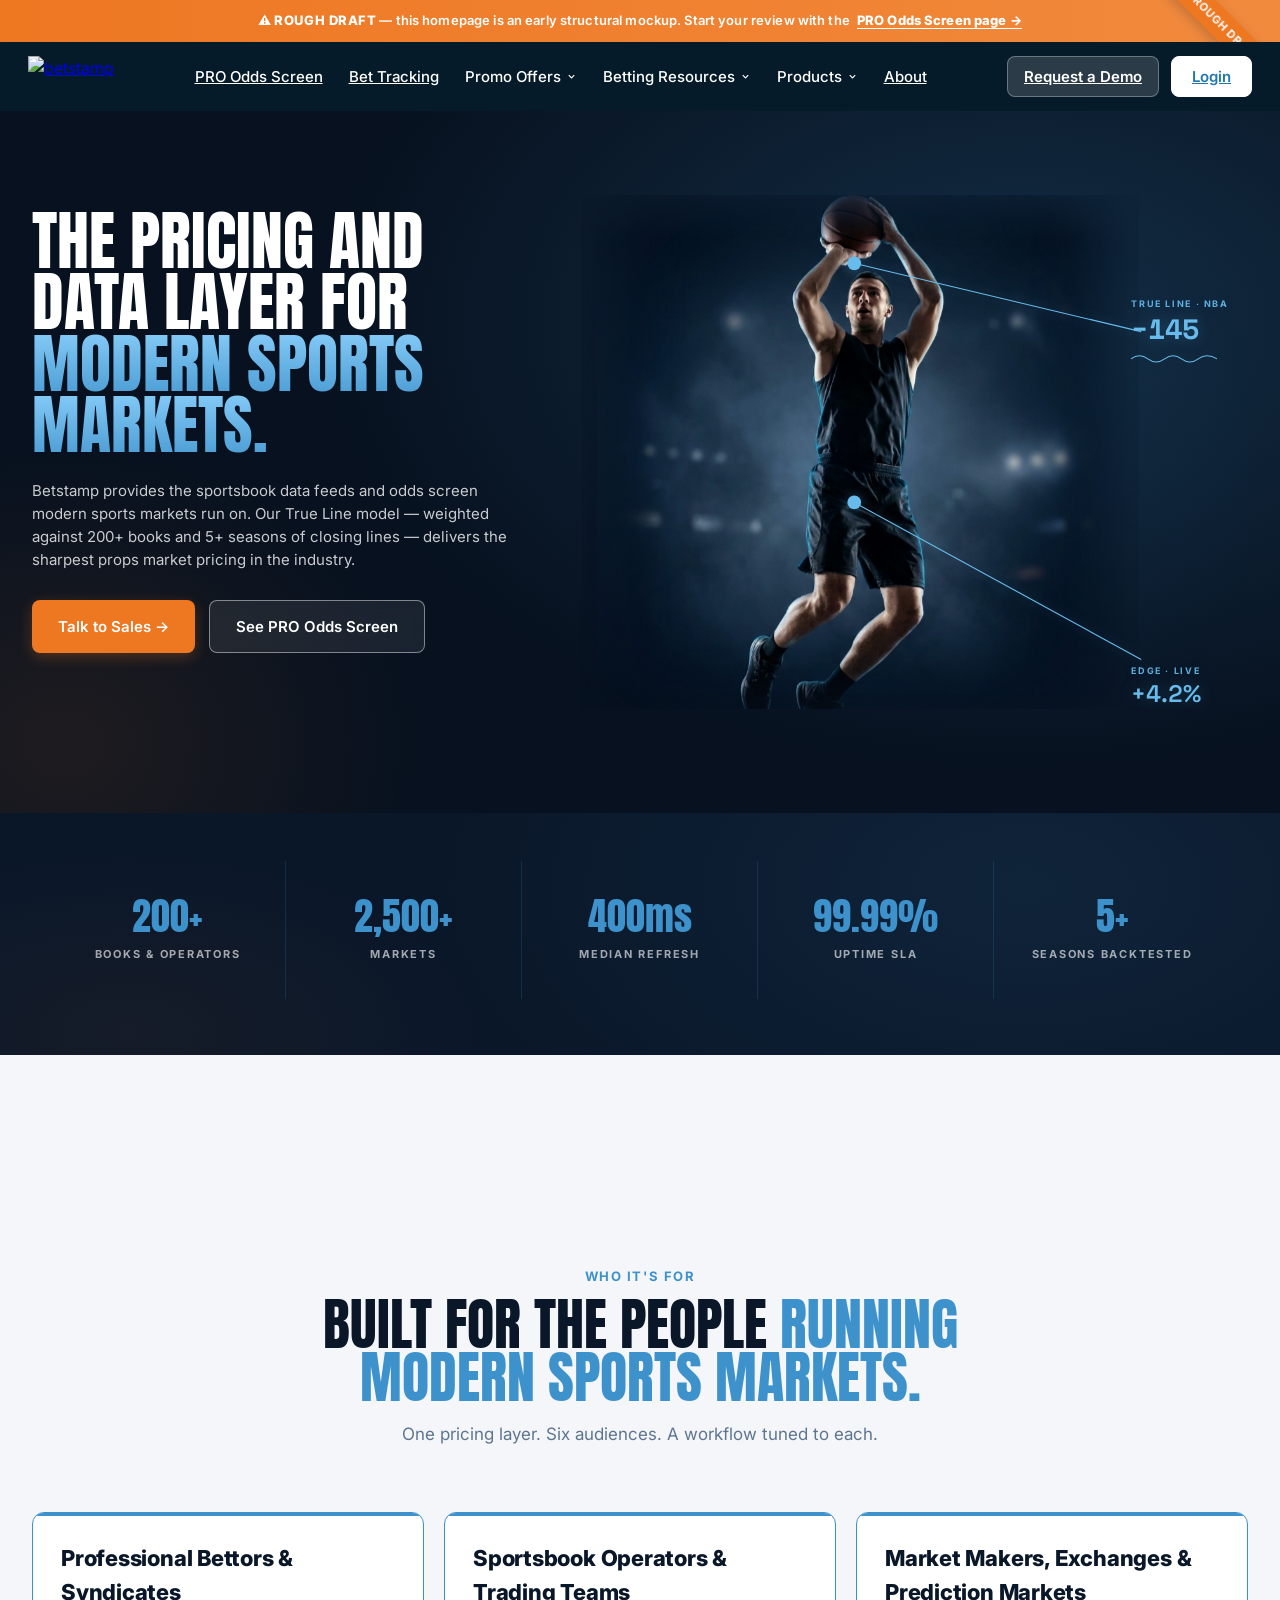
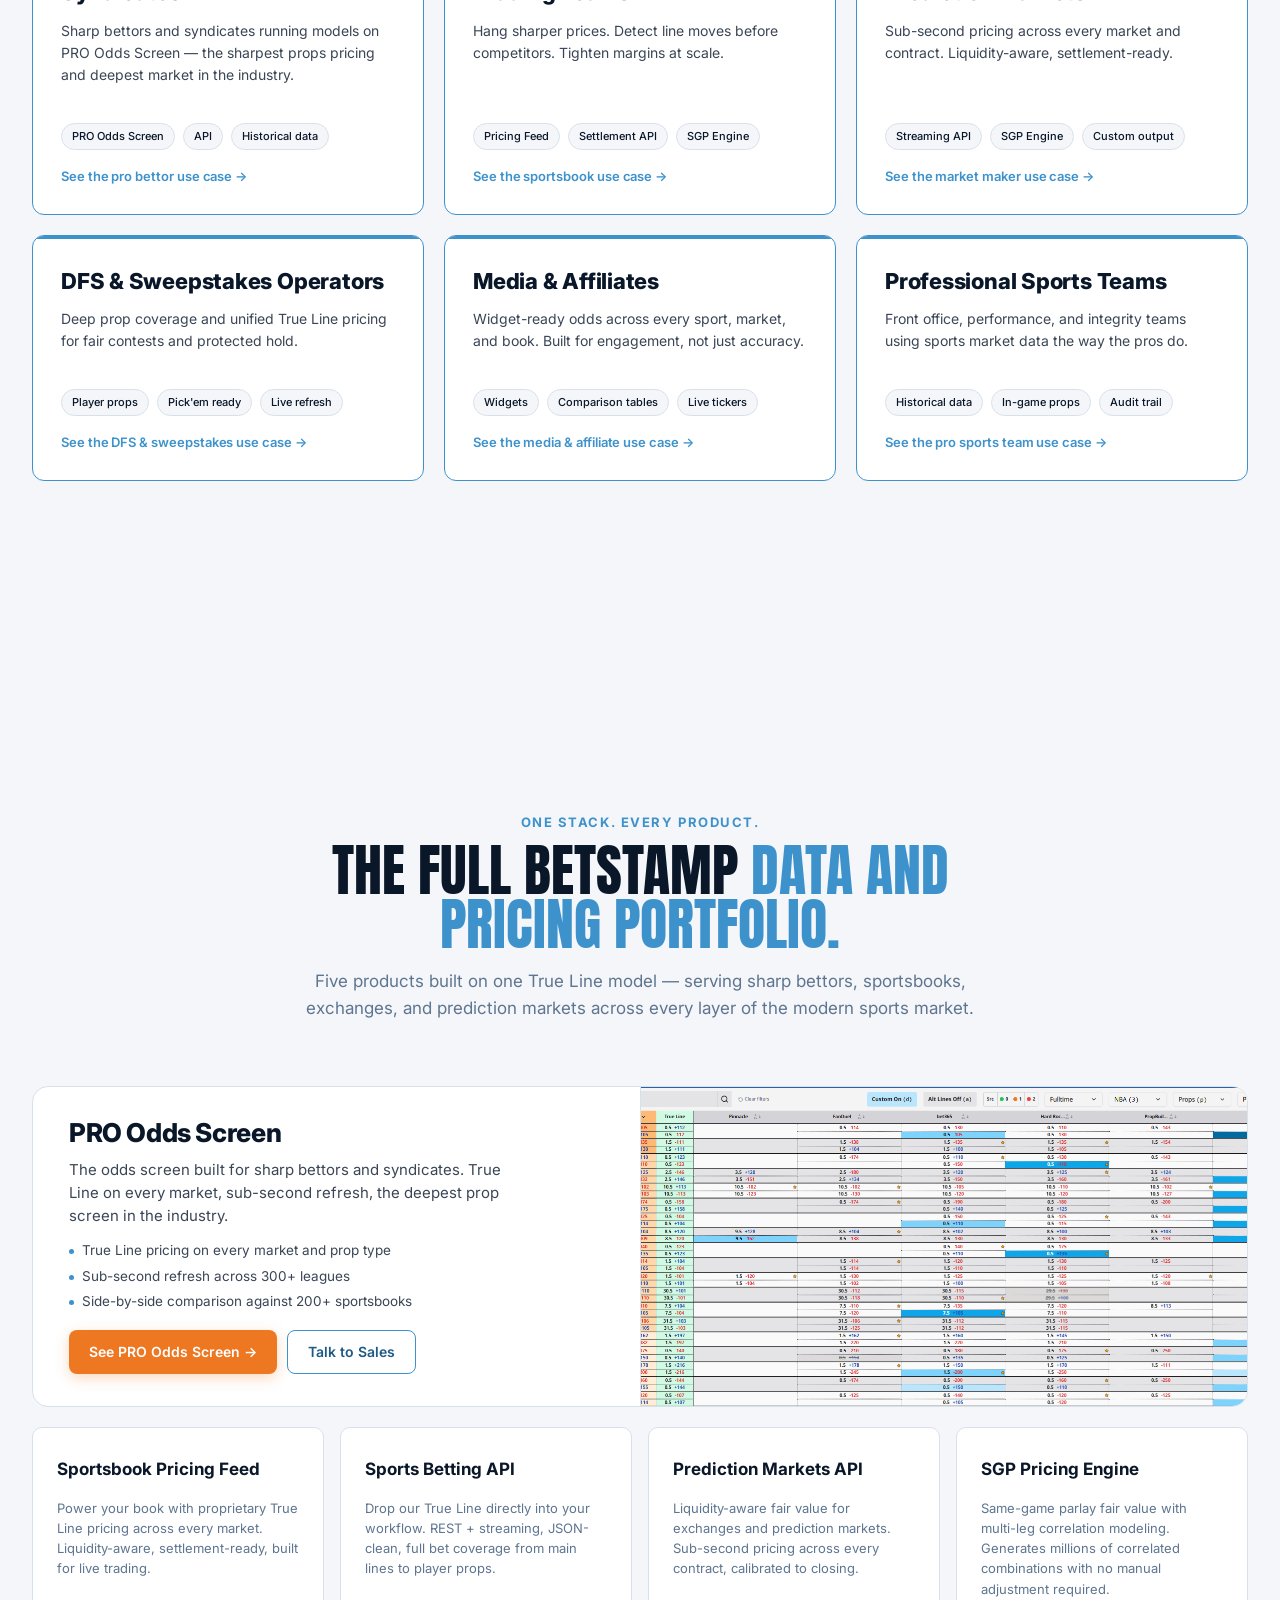
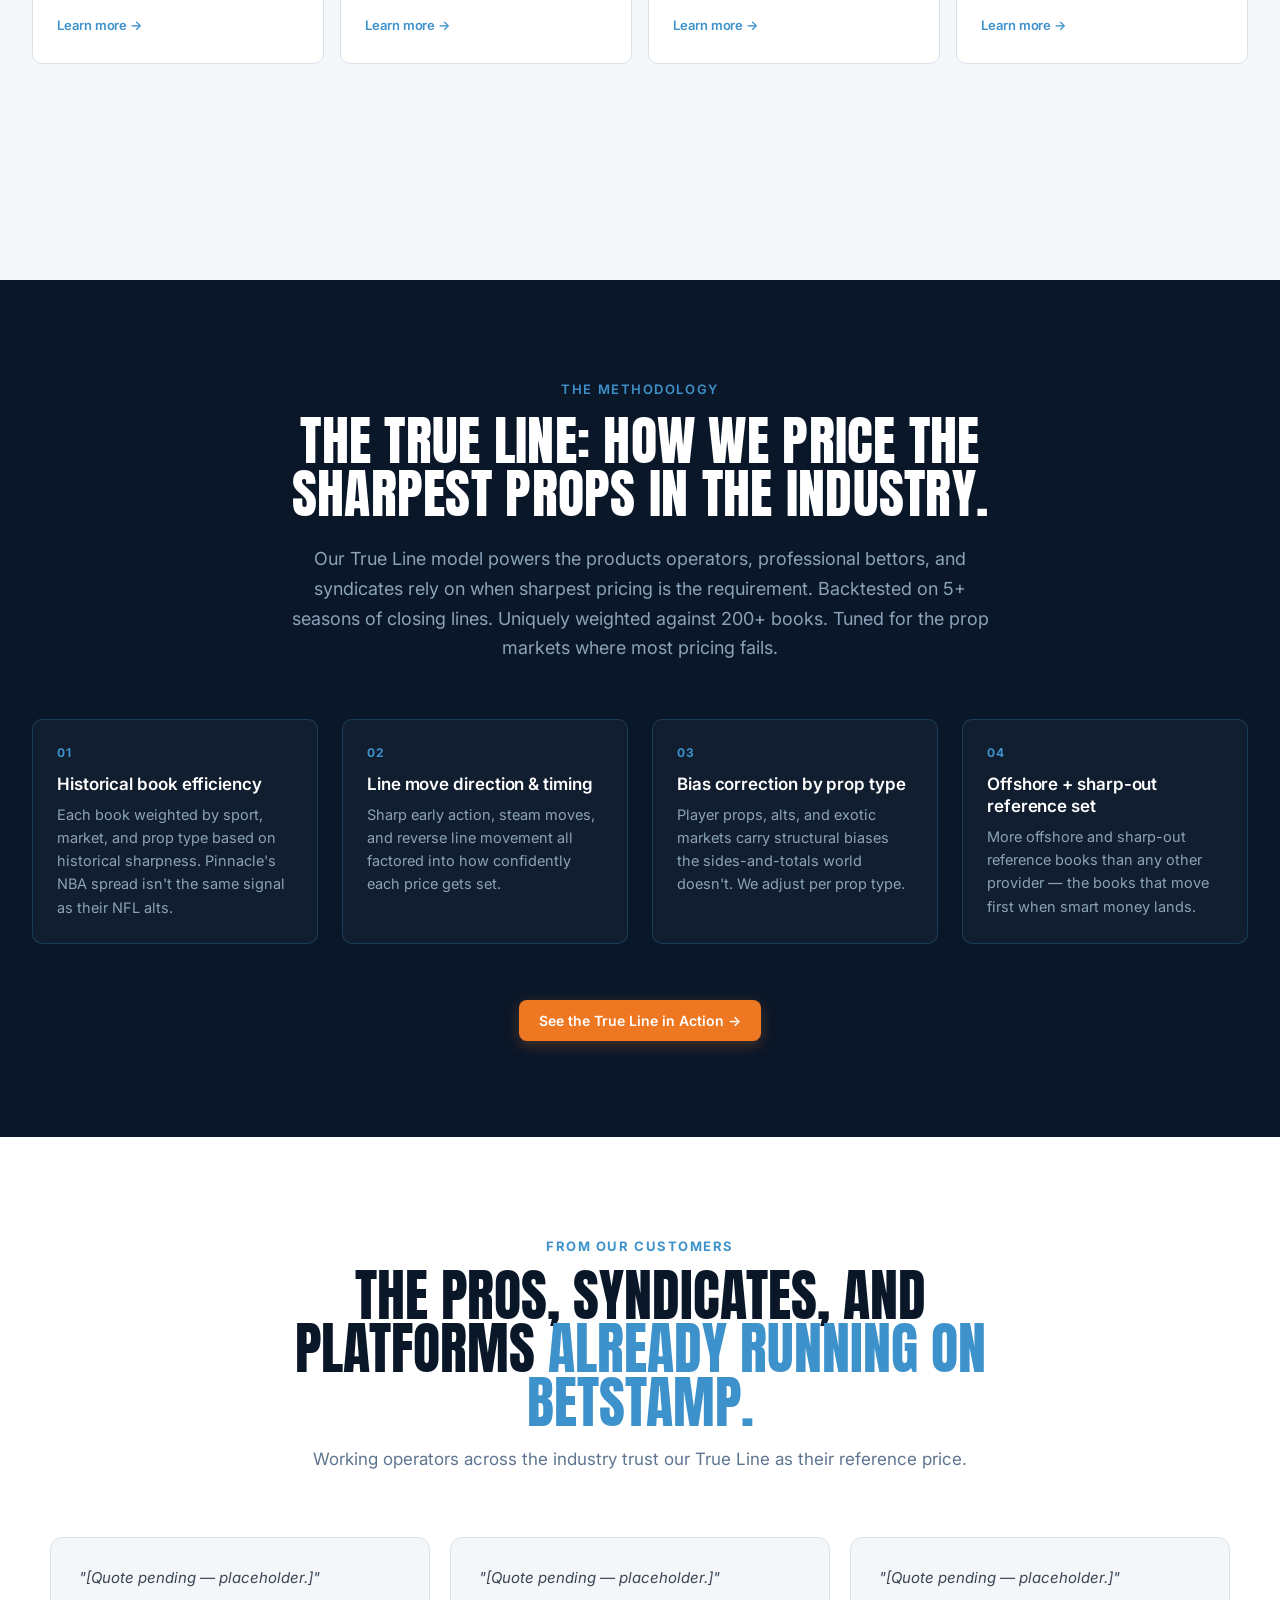
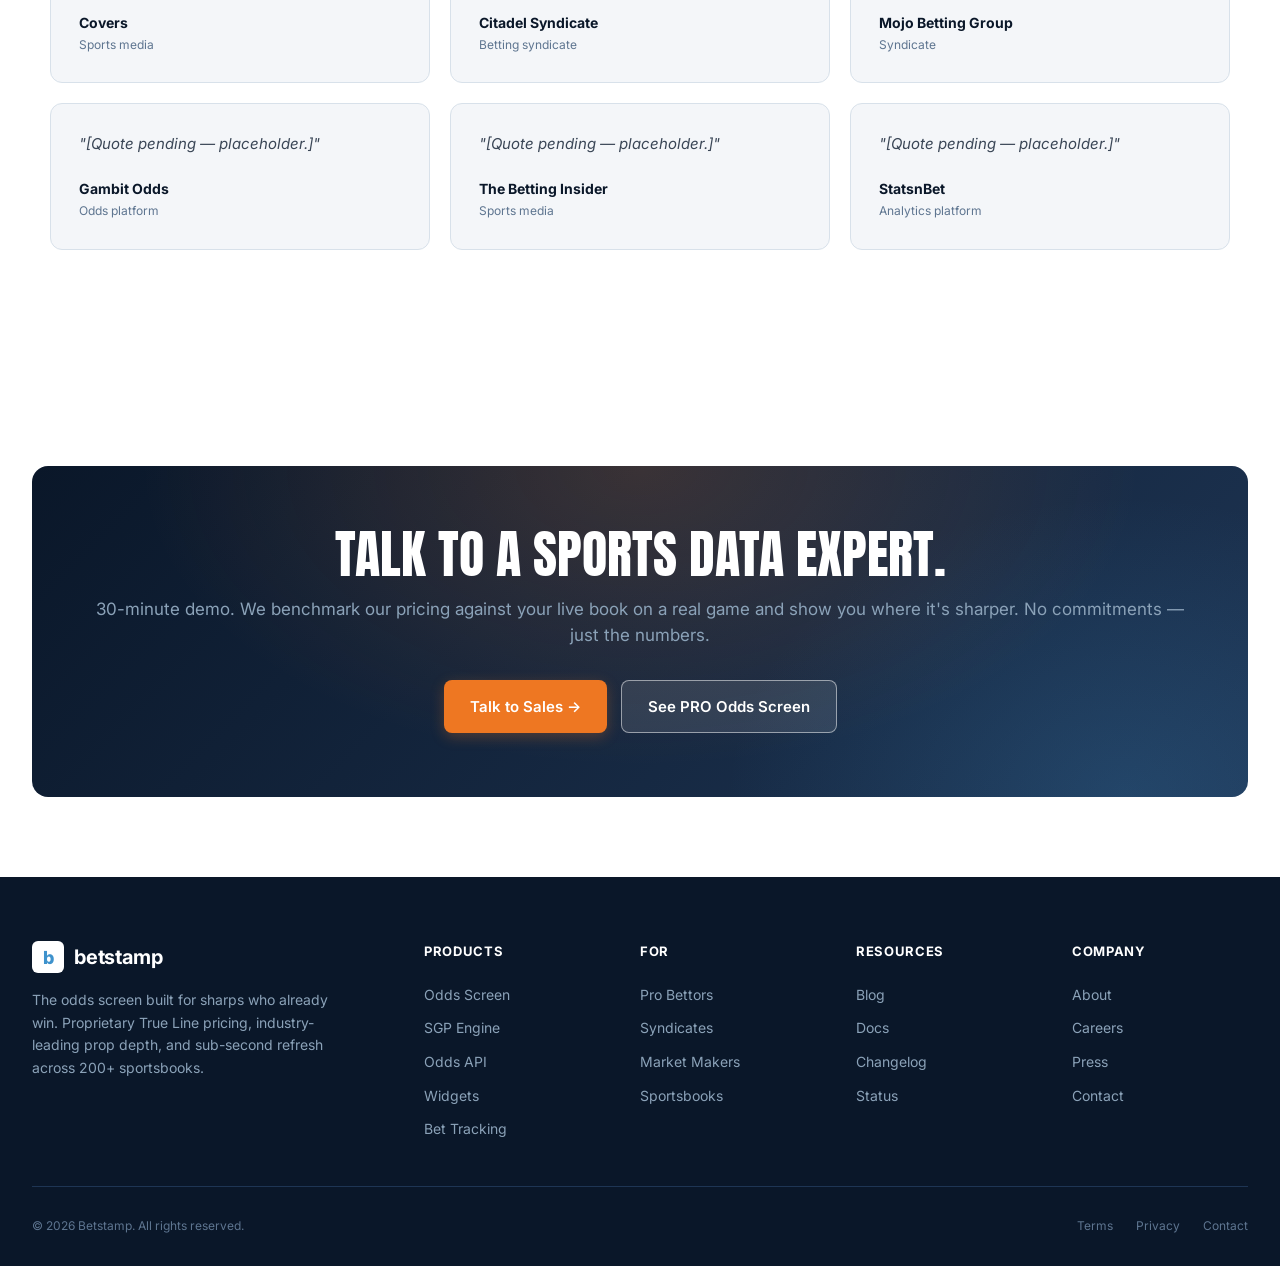
==== commit 043c9b3d: "Nav: betstamp.com-style replica nav (full items + Products + About)" ====
--- a/index.html
+++ b/index.html
@@ -1,2909 +1,2972 @@
-<!DOCTYPE html>
-<html lang="en">
-<head>
-<meta charset="UTF-8">
-<meta name="viewport" content="width=device-width, initial-scale=1.0">
-<title>Betstamp — The pricing and data layer for modern sports markets.</title>
-  <link rel="preconnect" href="https://fonts.googleapis.com">
-  <link rel="preconnect" href="https://fonts.gstatic.com" crossorigin>
-  <link href="https://fonts.googleapis.com/css2?family=Anton&family=Inter:wght@400;500;600;700;800&family=Space+Grotesk:wght@500;600;700&display=swap" rel="stylesheet">
-
-<style>
-  :root {
-    /* Light-first palette — canvas is white, blue is signature, navy is accent, orange is action */
-    --bg: #FFFFFF;
-    --bg-soft: #FAFBFC;
-    --surface: #F4F6F9;          /* pale gray cards */
-    --surface-2: #E9EEF4;
-    --divider: #D8E1EA;
-    --divider-strong: #C2D0DE;
-    --blue: #3E92CC;              /* Betstamp brand blue — signature */
-    --blue-dark: #2B76AA;
-    --blue-deep: #1E5A85;
-    --blue-pale: #D5E8F3;         /* matches product row highlight */
-    --blue-palest: #EEF5FB;
-    --navy: #0A1729;              /* tertiary accent — text, dark moments */
-    --navy-soft: #1E3554;
-    --orange: #EE7722;
-    --orange-hover: #F18A3D;
-    --orange-pale: #FAE0B5;
-    --text: #0A1729;              /* primary text = navy */
-    --text-body: #3A4656;         /* body copy */
-    --muted: #5E7590;
-    --muted-2: #8BA2B8;
-    --green: #17A364;
-    --white: #FFFFFF;
-    --shadow-sm: 0 1px 2px rgba(10,23,41,0.06);
-    --shadow: 0 4px 14px rgba(10,23,41,0.08);
-    --shadow-lg: 0 12px 40px rgba(10,23,41,0.10);
-    --shadow-blue: 0 10px 30px rgba(62,146,204,0.15);
-    --radius: 10px;
-  }
-
-  * { box-sizing: border-box; margin: 0; padding: 0; }
-  html { scroll-behavior: smooth; }
-  body {
-    background: var(--bg);
-    color: var(--text-body);
-    font-family: "Inter", -apple-system, BlinkMacSystemFont, "Segoe UI", Helvetica, Arial, sans-serif;
-    line-height: 1.55;
-    font-size: 16px;
-    -webkit-font-smoothing: antialiased;
-  }
-
-  .container { max-width: 1280px; margin: 0 auto; padding-left: 32px; padding-right: 32px; }
-
-  /* ---------- NAV ---------- */
-  .nav {
-    position: sticky; top: 0; z-index: 100;
-    background: var(--blue);
-    border-bottom: 1px solid rgba(255,255,255,0.12);
-    box-shadow: 0 2px 10px rgba(30,90,133,0.15);
-  }
-  .nav-inner {
-    display: flex; align-items: center; justify-content: space-between;
-    height: 72px;
-  }
-  .logo {
-    display: flex; align-items: center; gap: 10px;
-    font-weight: 700; font-size: 20px; color: var(--white);
-    letter-spacing: -0.01em; text-decoration: none;
-  }
-  .logo-mark {
-    width: 32px; height: 32px; border-radius: 6px;
-    background: var(--white);
-    display: flex; align-items: center; justify-content: center;
-    color: var(--blue); font-weight: 800; font-size: 18px;
-  }
-  .nav-links { display: flex; gap: 18px; align-items: center; }
-  .nav-links a, .nav-links .nav-trigger {
-    color: rgba(255,255,255,0.9); text-decoration: none; font-size: 13px;
-    font-weight: 500; transition: color .2s;
-    background: none; border: none; padding: 0;
-    font-family: inherit; cursor: pointer; white-space: nowrap;
-    letter-spacing: 0.01em;
-  }
-  .nav-links a:hover, .nav-links .nav-trigger:hover { color: var(--white); }
-  .nav-trigger::after {
-    content: " ▾"; color: rgba(255,255,255,0.65); font-size: 10px;
-    margin-left: 2px;
-  }
-  /* dropdown menu */
-  .nav-item { position: relative; display: inline-flex; align-items: center; }
-  .nav-dropdown-menu {
-    position: absolute; top: calc(100% + 14px); left: -14px;
-    background: var(--white);
-    border: 1px solid var(--divider);
-    border-radius: 12px;
-    padding: 8px;
-    min-width: 260px;
-    box-shadow: 0 16px 40px rgba(10,23,41,0.20);
-    opacity: 0; visibility: hidden;
-    transform: translateY(6px);
-    transition: opacity .18s, transform .18s, visibility .18s;
-    z-index: 110;
-  }
-  .nav-dropdown-menu::before {
-    content: "";
-    position: absolute; top: -8px; left: 28px;
-    width: 0; height: 0;
-    border-left: 8px solid transparent;
-    border-right: 8px solid transparent;
-    border-bottom: 8px solid var(--white);
-  }
-  .nav-item:hover .nav-dropdown-menu,
-  .nav-item:focus-within .nav-dropdown-menu {
-    opacity: 1; visibility: visible; transform: translateY(0);
-  }
-  .nav-dropdown-menu a {
-    display: block;
-    padding: 10px 14px;
-    color: var(--navy) !important;
-    font-size: 13.5px; font-weight: 500;
-    border-radius: 6px;
-    transition: background .15s, color .15s;
-    white-space: nowrap;
-  }
-  .nav-dropdown-menu a:hover {
-    background: var(--blue-palest);
-    color: var(--blue-deep) !important;
-  }
-  /* invisible hover bridge so the menu doesn't close mid-jump */
-  .nav-item::after {
-    content: "";
-    position: absolute; top: 100%; left: 0; right: 0;
-    height: 14px;
-  }
-  .nav-cta {
-    display: flex; gap: 12px; align-items: center;
-  }
-  .btn {
-    display: inline-flex; align-items: center; justify-content: center;
-    padding: 10px 20px; border-radius: 8px;
-    font-weight: 600; font-size: 14px;
-    cursor: pointer; text-decoration: none;
-    transition: all .2s; border: none;
-    white-space: nowrap;
-  }
-  .btn-primary {
-    background: var(--orange); color: var(--white);
-    box-shadow: 0 4px 14px rgba(238,119,34,0.28);
-  }
-  .btn-primary:hover { background: var(--orange-hover); transform: translateY(-1px); }
-  .btn-secondary {
-    background: var(--blue); color: var(--white);
-    box-shadow: 0 4px 14px rgba(62,146,204,0.25);
-  }
-  .btn-secondary:hover { background: var(--blue-dark); transform: translateY(-1px); }
-  .btn-ghost {
-    background: transparent; color: var(--blue-deep);
-    border: 1.5px solid var(--blue);
-  }
-  .btn-ghost:hover { background: var(--blue-palest); }
-  .btn-login {
-    background: transparent; color: var(--white); font-weight: 500;
-    padding: 8px 12px;
-  }
-  .btn-login:hover { color: var(--white); opacity: 0.85; }
-
-  /* ---------- HERO WRAP ---------- */
-  .hero-wrap {
-    background: var(--bg);
-    position: relative;
-  }
-
-  /* ---------- ZOOM HERO (scroll-expansion) ---------- */
-  .zoom-hero {
-    position: relative;
-    height: 240vh;
-    background:
-      radial-gradient(ellipse 900px 500px at 85% 0%, rgba(62,146,204,0.08), transparent 60%),
-      radial-gradient(ellipse 600px 400px at 0% 100%, rgba(238,119,34,0.04), transparent 60%),
-      var(--bg);
-  }
-  .zoom-hero-sticky {
-    position: sticky; top: 0;
-    height: 100vh;
-    display: flex; flex-direction: column;
-    align-items: center; justify-content: flex-start;
-    overflow: hidden;
-    padding-top: 24px;
-  }
-  .zoom-text {
-    text-align: center;
-    max-width: 1100px;
-    padding: 0 32px;
-    position: relative;
-    z-index: 3;
-    will-change: opacity, transform;
-    flex-shrink: 0;
-  }
-  .zoom-text .eyebrow { margin-bottom: 16px; }
-  .zoom-text h1 {
-    font-size: clamp(32px, 4.2vw, 52px);
-    line-height: 1.05;
-    margin: 0 0 14px;
-  }
-  .zoom-text h1 .nowrap { white-space: nowrap; }
-  @media (max-width: 760px) {
-    .zoom-text h1 .nowrap { white-space: normal; }
-  }
-  .zoom-text .hero-sub {
-    font-size: 15px;
-    max-width: 560px;
-    margin: 0 auto 20px;
-  }
-  .zoom-text .hero-ctas {
-    justify-content: center;
-    margin-bottom: 18px;
-  }
-  .scroll-cue {
-    display: inline-flex; align-items: center; gap: 10px;
-    font-size: 11px; color: var(--muted);
-    text-transform: uppercase; letter-spacing: 0.16em;
-    font-weight: 700;
-  }
-  .scroll-cue-arrow {
-    display: inline-block;
-    animation: scroll-cue-bounce 1.8s ease-in-out infinite;
-    color: var(--blue); font-size: 14px;
-  }
-  @keyframes scroll-cue-bounce {
-    0%, 100% { transform: translateY(0); opacity: 0.5; }
-    50% { transform: translateY(5px); opacity: 1; }
-  }
-  .zoom-media {
-    position: relative;
-    margin-top: 24px;
-    width: clamp(380px, 44vw, 680px);
-    aspect-ratio: 16 / 9;
-    border-radius: 14px;
-    overflow: hidden;
-    background: var(--bg);
-    box-shadow:
-      0 30px 60px rgba(10,23,41,0.22),
-      0 0 0 1px rgba(62,146,204,0.35),
-      0 0 80px rgba(62,146,204,0.18);
-    transform: scale(1);
-    transform-origin: center center;
-    will-change: transform;
-    z-index: 2;
-    flex-shrink: 0;
-  }
-  .zoom-media-chrome {
-    background: var(--surface);
-    border-bottom: 1px solid var(--divider);
-    padding: 10px 14px;
-    display: flex; align-items: center; gap: 8px;
-    height: 38px;
-    flex-shrink: 0;
-  }
-  .zoom-media-img {
-    width: 100%;
-    height: calc(100% - 38px);
-    overflow: hidden;
-    background: var(--bg);
-  }
-  .zoom-media-img img {
-    width: 100%; height: 100%;
-    object-fit: cover;
-    object-position: top left;
-    display: block;
-  }
-  .zoom-media-fallback {
-    width: 100%; height: 100%;
-    display: flex; align-items: center; justify-content: center;
-    color: var(--muted); font-size: 13px; text-align: center;
-    padding: 20px; background: var(--surface);
-  }
-  .zoom-hero.fully-expanded .zoom-media {
-    border-radius: 0;
-    box-shadow: none;
-  }
-
-  @media (prefers-reduced-motion: reduce) {
-    .zoom-hero { height: auto; }
-    .zoom-hero-sticky { position: static; height: auto; padding: 80px 32px 60px; }
-    .zoom-media { position: static; transform: none; margin: 40px auto 0; }
-    .scroll-cue { display: none; }
-  }
-
-  /* ---------- HERO (legacy — kept for CSS reuse) ---------- */
-  .hero {
-    padding: 80px 0 100px;
-    position: relative;
-    overflow: hidden;
-    background:
-      radial-gradient(ellipse 900px 500px at 85% 0%, rgba(62,146,204,0.08), transparent 60%),
-      radial-gradient(ellipse 600px 400px at 0% 100%, rgba(238,119,34,0.04), transparent 60%),
-      var(--bg);
-  }
-  .hero-grid {
-    display: grid;
-    grid-template-columns: 1.1fr 1fr;
-    gap: 56px;
-    align-items: center;
-    position: relative;
-  }
-  .eyebrow {
-    display: inline-flex; align-items: center; gap: 8px;
-    background: var(--blue-palest);
-    border: 1px solid var(--blue-pale);
-    color: var(--blue-deep);
-    padding: 6px 14px; border-radius: 100px;
-    font-size: 12px; font-weight: 600; letter-spacing: 0.05em;
-    text-transform: uppercase;
-  }
-  .eyebrow-dot {
-    width: 6px; height: 6px; border-radius: 50%;
-    background: var(--blue);
-    box-shadow: 0 0 8px rgba(62,146,204,0.5);
-  }
-  h1 {
-    font-size: 60px; font-weight: 800; line-height: 1.05;
-    letter-spacing: -0.03em; margin: 20px 0 20px;
-    color: var(--navy);
-  }
-  h1 .accent { color: var(--blue); }
-  .hero-sub {
-    font-size: 18px; color: var(--muted);
-    margin-bottom: 32px; max-width: 540px; line-height: 1.6;
-  }
-  .hero-ctas { display: flex; gap: 14px; margin-bottom: 40px; }
-  .btn-lg { padding: 14px 26px; font-size: 15px; }
-
-  .hero-visual {
-    background: var(--bg);
-    border: 1px solid var(--divider);
-    border-radius: 14px;
-    box-shadow: var(--shadow-lg), 0 0 60px rgba(62,146,204,0.06);
-    overflow: hidden;
-    position: relative;
-  }
-  .window-chrome {
-    background: var(--surface);
-    border-bottom: 1px solid var(--divider);
-    padding: 10px 14px;
-    display: flex; align-items: center; gap: 8px;
-  }
-  .window-dot {
-    width: 11px; height: 11px; border-radius: 50%;
-  }
-  .window-dot:nth-child(1) { background: #FF5F56; }
-  .window-dot:nth-child(2) { background: #FFBD2E; }
-  .window-dot:nth-child(3) { background: #27C93F; }
-  .window-url {
-    margin-left: 12px;
-    background: var(--bg); border: 1px solid var(--divider);
-    padding: 4px 12px; border-radius: 6px;
-    font-size: 12px; color: var(--muted);
-    font-family: "SF Mono", Monaco, monospace;
-  }
-
-  /* Fake odds screen — matches actual product aesthetic (light, blue column highlights) */
-  .odds-screen {
-    padding: 14px; font-size: 12px; background: var(--bg);
-  }
-  .odds-tabs {
-    display: flex; gap: 6px; margin-bottom: 12px;
-    padding-bottom: 12px; border-bottom: 1px solid var(--divider);
-  }
-  .odds-tab {
-    padding: 6px 12px; border-radius: 6px; font-size: 11px; font-weight: 600;
-    background: var(--bg); color: var(--muted); cursor: pointer;
-    border: 1px solid var(--divider);
-  }
-  .odds-tab.active {
-    background: var(--navy); color: var(--white);
-    border-color: var(--navy);
-  }
-  .odds-row {
-    display: grid;
-    grid-template-columns: 2fr repeat(5, 1fr);
-    gap: 2px;
-    padding: 10px 8px;
-    font-size: 12px; align-items: center;
-    border-bottom: 1px solid var(--divider);
-  }
-  .odds-row.header {
-    background: var(--surface);
-    color: var(--muted); font-size: 10px;
-    letter-spacing: 0.08em; text-transform: uppercase;
-    border-radius: 4px; padding: 8px;
-    border: none; font-weight: 700;
-    margin-bottom: 4px;
-  }
-  .odds-row.header .true { color: var(--blue-deep); }
-  .odds-team {
-    font-weight: 600; color: var(--navy);
-    display: flex; align-items: center; gap: 6px;
-    padding-left: 4px;
-  }
-  .team-logo {
-    width: 18px; height: 18px; border-radius: 50%;
-    background: var(--blue-pale);
-    color: var(--blue-deep);
-    display: flex; align-items: center; justify-content: center;
-    font-size: 9px; font-weight: 700;
-  }
-  .odds-cell {
-    text-align: center; padding: 5px 2px; border-radius: 4px;
-    color: var(--text); font-family: "SF Mono", Monaco, monospace;
-    font-size: 11px;
-    display: flex; align-items: center; justify-content: space-between;
-    padding: 5px 8px;
-  }
-  .odds-cell .line { color: var(--muted); font-size: 10px; }
-  .odds-cell .price { font-weight: 700; }
-  .odds-cell.true-col {
-    background: var(--blue-palest);
-    border: 1px solid var(--blue-pale);
-  }
-  .odds-cell.true-col .price { color: var(--blue-deep); }
-  .odds-cell.best::after {
-    content: "★"; color: var(--orange); font-size: 11px;
-    position: absolute;
-  }
-  .odds-cell.best {
-    background: rgba(62,146,204,0.08);
-    position: relative;
-  }
-  .live-bar {
-    display: flex; justify-content: space-between; align-items: center;
-    padding: 10px 12px; background: var(--surface);
-    border-radius: 6px; font-size: 11px;
-    margin-top: 10px;
-  }
-  .live-bar span { color: var(--muted); }
-  .live-bar strong { color: var(--blue-deep); }
-  .pulse {
-    display: inline-block; width: 8px; height: 8px;
-    background: var(--green); border-radius: 50%;
-    box-shadow: 0 0 0 0 rgba(23,163,100,0.6);
-    animation: pulse 1.8s infinite; margin-right: 8px;
-  }
-  @keyframes pulse {
-    0% { box-shadow: 0 0 0 0 rgba(23,163,100,0.5); }
-    70% { box-shadow: 0 0 0 10px rgba(23,163,100,0); }
-    100% { box-shadow: 0 0 0 0 rgba(23,163,100,0); }
-  }
-
-  /* ---------- TRUST BAR ---------- */
-  .trust-bg { background: transparent; padding: 0; }
-  .trust-bar {
-    background: var(--bg);
-    border: 1px solid var(--divider);
-    border-radius: 14px;
-    padding: 28px 32px;
-    display: grid;
-    grid-template-columns: repeat(4, 1fr);
-    gap: 20px;
-    margin-bottom: 80px;
-    position: relative;
-    box-shadow: var(--shadow-sm);
-  }
-  .trust-bar::before {
-    content: ""; position: absolute; top: -1px; left: 50%;
-    transform: translateX(-50%);
-    width: 80px; height: 3px; background: var(--blue);
-    border-radius: 2px;
-  }
-  .trust-stat { text-align: center; }
-  .trust-num {
-    font-size: 32px; font-weight: 800; color: var(--blue-deep);
-    letter-spacing: -0.01em; line-height: 1;
-    margin-bottom: 6px; text-transform: uppercase;
-  }
-  .trust-label {
-    font-size: 11px; color: var(--muted);
-    text-transform: uppercase; letter-spacing: 0.1em;
-    font-weight: 600;
-  }
-
-  /* ---------- LOGO MARQUEE (Odds Feeds) ---------- */
-  .logo-marquee {
-    background: var(--navy);
-    padding: 44px 0 48px;
-    position: relative;
-    overflow: hidden;
-    color: var(--white);
-    border-top: 2px solid var(--blue);
-    border-bottom: 2px solid var(--blue);
-  }
-  .logo-marquee-label {
-    font-size: 16px; font-weight: 700;
-    color: var(--white);
-    max-width: 1280px;
-    margin: 0 auto 22px;
-    padding: 0 32px;
-    letter-spacing: -0.01em;
-  }
-  .logo-marquee-track {
-    overflow: hidden;
-    position: relative;
-    -webkit-mask-image: linear-gradient(to right, transparent 0, #000 6%, #000 94%, transparent 100%);
-    mask-image: linear-gradient(to right, transparent 0, #000 6%, #000 94%, transparent 100%);
-  }
-  .logo-marquee-inner {
-    display: flex;
-    gap: 14px;
-    width: max-content;
-    animation: marquee-scroll 42s linear infinite;
-  }
-  .logo-marquee:hover .logo-marquee-inner {
-    animation-play-state: paused;
-  }
-  @keyframes marquee-scroll {
-    from { transform: translateX(0); }
-    to { transform: translateX(-50%); }
-  }
-  .logo-tile {
-    width: 88px; height: 88px;
-    border-radius: 16px;
-    display: flex; align-items: center; justify-content: center;
-    flex-direction: column;
-    color: var(--white); font-weight: 800;
-    flex-shrink: 0;
-    letter-spacing: 0.01em;
-    box-shadow: 0 4px 14px rgba(0,0,0,0.25);
-    font-size: 22px;
-  }
-  .logo-tile-sub {
-    font-size: 9px; font-weight: 700;
-    letter-spacing: 0.1em;
-    opacity: 0.85;
-    text-transform: uppercase;
-    margin-top: 3px;
-  }
-
-  /* ---------- SECTIONS ---------- */
-  section { padding: 120px 0; }
-  .section-header { text-align: center; max-width: 720px; margin: 0 auto 64px; }
-  .section-eyebrow {
-    color: var(--blue); font-size: 13px; font-weight: 700;
-    text-transform: uppercase; letter-spacing: 0.12em;
-    margin-bottom: 12px; display: inline-block;
-  }
-  h2 {
-    font-family: "Anton", "Space Grotesk", "Inter", sans-serif;
-    font-size: 56px; font-weight: 400;
-    line-height: 0.96;
-    letter-spacing: 0;
-    text-transform: uppercase;
-    color: var(--navy);
-    margin-bottom: 16px;
-  }
-  h2 .accent { color: var(--blue); }
-  .section-sub {
-    font-size: 17px; color: var(--muted); line-height: 1.6;
-  }
-
-  /* ---------- DIFFERENTIATORS ---------- */
-  .diff-block {
-    display: grid; grid-template-columns: 1.15fr 1fr;
-    gap: 64px; align-items: center; margin-bottom: 100px;
-  }
-  .diff-block:nth-child(even) .diff-copy { order: 2; }
-  .diff-block:last-child { margin-bottom: 0; }
-
-  .diff-tag {
-    display: inline-flex; align-items: center; gap: 8px;
-    background: var(--blue-palest);
-    color: var(--blue-deep);
-    padding: 7px 16px;
-    border: 1px solid var(--blue-pale);
-    border-radius: 100px; font-size: 11px; font-weight: 600;
-    text-transform: uppercase; letter-spacing: 0.14em;
-    margin-bottom: 22px;
-  }
-  .diff-tag::before {
-    content: "";
-    width: 5px; height: 5px; border-radius: 50%;
-    background: var(--blue);
-    box-shadow: 0 0 6px rgba(62,146,204,0.6);
-  }
-  .diff-title {
-    font-size: 36px; font-weight: 800; line-height: 1.15;
-    color: var(--navy); margin-bottom: 16px;
-    letter-spacing: -0.02em;
-  }
-  .diff-copy p {
-    font-size: 16px; color: var(--text-body); margin-bottom: 16px;
-    line-height: 1.65;
-  }
-  .diff-list { margin-top: 28px; border-top: 1px solid var(--divider); }
-  .diff-list li {
-    display: flex; gap: 12px; align-items: center;
-    padding: 14px 0; font-size: 14px; color: var(--text);
-    list-style: none; font-weight: 500; line-height: 1.5;
-    border-bottom: 1px solid var(--divider);
-    white-space: nowrap;
-  }
-  .diff-list li::before {
-    content: "↑";
-    flex-shrink: 0;
-    width: 20px; height: 20px;
-    border-radius: 50%;
-    background: var(--blue);
-    color: var(--white);
-    display: inline-flex; align-items: center; justify-content: center;
-    font-size: 11px; font-weight: 800;
-    line-height: 1;
-    box-shadow: 0 0 10px rgba(62,146,204,0.3);
-  }
-  .diff-list li strong {
-    color: var(--navy);
-    font-weight: 700;
-  }
-  .diff-list li .li-desc {
-    color: var(--muted);
-    font-weight: 500;
-  }
-  .diff-cta {
-    display: inline-flex; align-items: center;
-    margin-top: 28px;
-  }
-
-  .diff-visual {
-    background: var(--bg);
-    border: 1px solid var(--divider);
-    border-radius: 12px;
-    padding: 28px;
-    box-shadow: var(--shadow);
-    min-height: 320px;
-    display: flex; align-items: center; justify-content: center;
-    position: relative;
-    overflow: hidden;
-  }
-  .diff-visual-img {
-    padding: 0;
-    min-height: 0;
-    background: var(--bg);
-    overflow: hidden;
-    position: relative;
-  }
-  .diff-visual-img::before { display: none; }
-  .diff-visual-img img {
-    position: static;
-    width: 100%;
-    height: auto;
-    max-width: none;
-    max-height: none;
-    display: block;
-    border-radius: 0;
-    mask-image: none;
-    -webkit-mask-image: none;
-    left: auto;
-    top: auto;
-  }
-  .diff-visual::before {
-    content: ""; position: absolute; inset: 0;
-    background: linear-gradient(135deg, var(--blue-palest) 0%, transparent 60%);
-    pointer-events: none;
-  }
-
-  /* True-line visual */
-  .tl-compare { width: 100%; position: relative; z-index: 1; }
-  .tl-row {
-    display: flex; justify-content: space-between; align-items: center;
-    padding: 13px 18px; border-radius: 8px; margin-bottom: 6px;
-    font-size: 14px;
-  }
-  .tl-row.book {
-    background: var(--bg);
-    color: var(--text-body);
-    border: 1px solid var(--divider);
-  }
-  .tl-row.true-line-row {
-    background: linear-gradient(90deg, var(--blue), var(--blue-deep));
-    color: var(--white); font-weight: 700;
-    box-shadow: var(--shadow-blue);
-    position: relative;
-  }
-  .tl-row.true-line-row::before {
-    content: "●"; position: absolute; left: -10px; top: 50%;
-    transform: translateY(-50%);
-    color: var(--orange); font-size: 22px;
-  }
-  .tl-num {
-    font-family: "SF Mono", Monaco, monospace; font-weight: 700;
-  }
-  .tl-num.best { color: var(--blue-deep); }
-
-  /* Prop depth visual */
-  .prop-cols {
-    display: grid; grid-template-columns: repeat(3, 1fr); gap: 10px;
-    width: 100%; position: relative; z-index: 1;
-  }
-  .prop-col { text-align: center; }
-  .prop-num {
-    font-size: 32px; font-weight: 800; color: var(--blue);
-    line-height: 1;
-  }
-  .prop-lbl {
-    font-size: 11px; color: var(--muted); text-transform: uppercase;
-    letter-spacing: 0.08em; margin-top: 6px; font-weight: 600;
-  }
-  .prop-bar-container { margin: 24px 0 0; }
-  .prop-bar-row {
-    display: flex; align-items: center; gap: 12px; margin-bottom: 10px;
-  }
-  .prop-bar-name {
-    flex-shrink: 0; width: 90px; font-size: 12px; color: var(--text-body);
-    font-weight: 600;
-  }
-  .prop-bar {
-    flex: 1; height: 8px; background: var(--surface-2); border-radius: 4px;
-    position: relative;
-  }
-  .prop-bar-fill {
-    height: 100%; border-radius: 4px;
-    background: linear-gradient(90deg, var(--blue), var(--blue-deep));
-  }
-  .prop-bar-val {
-    flex-shrink: 0; width: 32px; text-align: right;
-    font-size: 12px; color: var(--navy); font-weight: 700;
-    font-family: "SF Mono", Monaco, monospace;
-  }
-
-  /* Speed visual */
-  .speed-clock { text-align: center; position: relative; z-index: 1; }
-  .speed-num {
-    font-size: 72px; font-weight: 800; color: var(--blue);
-    line-height: 1; font-family: "SF Mono", Monaco, monospace;
-    letter-spacing: -0.04em;
-  }
-  .speed-unit {
-    font-size: 20px; color: var(--muted); margin-left: 4px;
-  }
-  .speed-lbl {
-    font-size: 12px; color: var(--muted); text-transform: uppercase;
-    letter-spacing: 0.12em; margin-top: 8px; font-weight: 600;
-  }
-  .speed-ticks {
-    display: flex; justify-content: center; gap: 4px; margin-top: 28px;
-  }
-  .speed-tick {
-    width: 3px; height: 22px; background: var(--divider); border-radius: 2px;
-  }
-  .speed-tick.active {
-    background: var(--blue);
-    box-shadow: 0 0 6px rgba(62,146,204,0.4);
-  }
-
-  /* Filter panel visual (Customization diff) */
-  .filter-panel { width: 100%; position: relative; z-index: 1; }
-  .filter-row {
-    display: flex; align-items: center; justify-content: space-between;
-    padding-bottom: 14px; margin-bottom: 14px;
-    border-bottom: 1px solid var(--divider);
-  }
-  .filter-label {
-    font-size: 11px; color: var(--muted);
-    text-transform: uppercase; letter-spacing: 0.1em; font-weight: 700;
-  }
-  .filter-select {
-    background: var(--blue-palest); color: var(--blue-deep);
-    padding: 8px 14px; border-radius: 8px;
-    font-size: 13px; font-weight: 700;
-    border: 1px solid var(--blue-pale);
-    display: inline-flex; align-items: center; gap: 8px;
-  }
-  .filter-select .chev { font-size: 10px; color: var(--muted); }
-  .filter-chips {
-    display: flex; flex-wrap: wrap; gap: 8px;
-    margin-bottom: 18px;
-  }
-  .filter-chip {
-    padding: 5px 12px; border-radius: 100px;
-    font-size: 12px; font-weight: 600;
-    background: var(--surface); color: var(--muted);
-    border: 1px solid var(--divider);
-  }
-  .filter-chip.active {
-    background: var(--blue); color: var(--white);
-    border-color: var(--blue);
-  }
-  .filter-section-label {
-    font-size: 11px; color: var(--muted);
-    text-transform: uppercase; letter-spacing: 0.1em;
-    font-weight: 700; margin-bottom: 10px;
-  }
-  .filter-view {
-    display: flex; align-items: center; gap: 10px;
-    padding: 10px 12px; border-radius: 8px;
-    background: var(--surface);
-    margin-bottom: 6px;
-    border: 1px solid transparent;
-  }
-  .filter-view.active { border-color: var(--blue-pale); background: var(--blue-palest); }
-  .view-icon {
-    width: 20px; height: 20px; flex-shrink: 0;
-    display: inline-flex; align-items: center; justify-content: center;
-    color: var(--blue-deep);
-  }
-  .view-icon svg { width: 100%; height: 100%; }
-  .view-name {
-    flex: 1; font-size: 13px; font-weight: 600; color: var(--navy);
-  }
-  .view-hotkey {
-    font-family: "SF Mono", Monaco, monospace;
-    font-size: 10px; color: var(--muted); font-weight: 700;
-    padding: 3px 7px; background: var(--bg);
-    border: 1px solid var(--divider); border-radius: 5px;
-  }
-
-  /* ---------- CAPPED ACCESS (premium scarcity moment) ---------- */
-  .capped-section {
-    background-color: var(--bg);
-    padding: 96px 0;
-    text-align: center;
-    position: relative;
-  }
-  .capped-section::before,
-  .capped-section::after {
-    content: ""; position: absolute;
-    left: 50%; transform: translateX(-50%);
-    width: 80px; height: 1px;
-    background: var(--divider);
-  }
-  .capped-section::before { top: 0; }
-  .capped-section::after  { bottom: 0; }
-  .capped-eyebrow {
-    color: var(--blue);
-    font-size: 13px; font-weight: 600;
-    letter-spacing: 0.16em; text-transform: uppercase;
-    margin-bottom: 18px; display: inline-block;
-  }
-  .capped-title {
-    color: var(--navy);
-    font-size: 44px; font-weight: 800;
-    letter-spacing: -0.025em; line-height: 1.15;
-    margin: 0 0 28px;
-  }
-  .capped-title .accent { color: var(--blue); }
-  .capped-lead {
-    color: var(--text-body);
-    font-size: 18px; line-height: 1.7;
-    max-width: 720px;
-    margin: 0 auto 18px;
-  }
-  .capped-lead:last-child { margin-bottom: 0; }
-  .capped-meters {
-    display: flex; justify-content: center; gap: 56px;
-    margin: 40px auto 0;
-    max-width: 720px;
-  }
-  .capped-meter {
-    text-align: center;
-  }
-  .capped-meter-num {
-    font-size: 48px; font-weight: 800;
-    color: var(--navy); letter-spacing: -0.03em;
-    line-height: 1;
-  }
-  .capped-meter-num .of {
-    font-size: 22px; color: var(--muted-2);
-    font-weight: 600; margin-left: 4px;
-  }
-  .capped-meter-label {
-    font-size: 11px; color: var(--muted);
-    text-transform: uppercase; letter-spacing: 0.14em;
-    font-weight: 700; margin-top: 10px;
-  }
-  @media (max-width: 639px) {
-    .capped-section { padding: 64px 0; }
-    .capped-title { font-size: 30px; }
-    .capped-lead { font-size: 16px; }
-    .capped-meters { gap: 32px; flex-direction: column; }
-    .capped-meter-num { font-size: 40px; }
-  }
-
-  /* ---------- METHODOLOGY (editorial dark moment) ---------- */
-  .methodology-section {
-    background-color: var(--navy);
-    padding: 96px 0;
-    text-align: center;
-  }
-  .methodology-eyebrow {
-    color: var(--blue);
-    font-size: 13px; font-weight: 600;
-    letter-spacing: 0.12em; text-transform: uppercase;
-    margin-bottom: 16px;
-    display: inline-block;
-  }
-  .methodology-title {
-    color: var(--white);
-    font-size: clamp(36px, 4.2vw, 60px);
-    font-weight: 400;
-    letter-spacing: 0.005em;
-    line-height: 0.98;
-    margin: 0 0 24px;
-  }
-  .methodology-lead {
-    color: var(--muted-2);
-    font-size: 18px; line-height: 1.65;
-    max-width: 720px;
-    margin: 0 auto 56px;
-  }
-  .methodology-grid {
-    display: grid;
-    grid-template-columns: repeat(4, 1fr);
-    gap: 24px;
-    text-align: left;
-  }
-  .methodology-card {
-    background: rgba(255,255,255,0.03);
-    border: 1px solid rgba(62,146,204,0.25);
-    border-radius: 10px;
-    padding: 24px;
-  }
-  .methodology-card-num {
-    display: block;
-    font-size: 12px; font-weight: 700;
-    color: var(--blue);
-    letter-spacing: 0.06em;
-    margin-bottom: 10px;
-  }
-  .methodology-card-title {
-    font-size: 17px; font-weight: 600;
-    color: var(--white);
-    margin: 0 0 8px;
-    line-height: 1.3;
-  }
-  .methodology-card-copy {
-    font-size: 14.5px; line-height: 1.6;
-    color: var(--muted-2);
-    margin: 0;
-  }
-  .methodology-close {
-    font-size: 16px; font-style: italic;
-    color: var(--muted-2);
-    text-align: center;
-    max-width: 720px;
-    margin: 48px auto 32px;
-  }
-  .methodology-cta { text-align: center; margin-top: 56px; }
-  .methodology-section .btn-primary:focus-visible {
-    outline: 2px solid var(--blue-pale);
-    outline-offset: 2px;
-  }
-  @media (max-width: 1023px) {
-    .methodology-grid {
-      grid-template-columns: repeat(2, 1fr);
-      gap: 20px;
-    }
-  }
-  @media (max-width: 639px) {
-    .methodology-section { padding: 64px 0; }
-    .methodology-grid {
-      grid-template-columns: 1fr;
-      gap: 16px;
-    }
-    .methodology-title { font-size: 32px; }
-    .methodology-lead { font-size: 16px; }
-  }
-
-  /* ---------- PRO EXPERIENCE (light service moment) ---------- */
-  .pro-experience-section {
-    background-color: var(--bg);
-    padding: 96px 0;
-    text-align: center;
-  }
-  .pro-experience-eyebrow {
-    color: var(--blue);
-    font-size: 13px; font-weight: 600;
-    letter-spacing: 0.12em; text-transform: uppercase;
-    margin-bottom: 16px;
-    display: inline-block;
-  }
-  .pro-experience-title {
-    color: var(--navy);
-    font-size: 44px; font-weight: 800;
-    letter-spacing: -0.025em; line-height: 1.15;
-    margin: 0 0 20px;
-  }
-  .pro-experience-lead {
-    color: var(--text-body);
-    font-size: 18px; line-height: 1.65;
-    max-width: 720px;
-    margin: 0 auto 64px;
-  }
-  .pro-experience-grid {
-    display: grid;
-    grid-template-columns: repeat(4, 1fr);
-    gap: 24px;
-    text-align: left;
-  }
-  .pro-experience-card {
-    background: var(--surface);
-    border: 1px solid var(--divider);
-    border-radius: 12px;
-    padding: 32px;
-    box-shadow: var(--shadow-sm);
-    transition: all 0.2s ease;
-  }
-  @media (hover: hover) {
-    .pro-experience-card:hover {
-      box-shadow: var(--shadow);
-      transform: translateY(-2px);
-      border-color: var(--divider-strong);
-    }
-  }
-  .pro-experience-icon {
-    width: 48px; height: 48px;
-    background: var(--blue-pale);
-    border-radius: 10px;
-    display: flex; align-items: center; justify-content: center;
-    margin-bottom: 20px;
-    color: var(--blue);
-  }
-  .pro-experience-icon svg { width: 24px; height: 24px; }
-  .pro-experience-card-title {
-    font-size: 18px; font-weight: 600;
-    color: var(--navy);
-    margin: 0 0 10px;
-    line-height: 1.3;
-  }
-  .pro-experience-card-copy {
-    font-size: 15px; line-height: 1.6;
-    color: var(--text-body);
-    margin: 0;
-  }
-  @media (max-width: 1023px) {
-    .pro-experience-grid {
-      grid-template-columns: repeat(2, 1fr);
-      gap: 20px;
-    }
-  }
-  @media (max-width: 639px) {
-    .pro-experience-section { padding: 64px 0; }
-    .pro-experience-grid {
-      grid-template-columns: 1fr;
-      gap: 16px;
-    }
-    .pro-experience-card { padding: 24px; }
-    .pro-experience-title { font-size: 32px; }
-    .pro-experience-lead { font-size: 16px; }
-  }
-
-  /* ---------- SCREENS SHOWCASE (tabbed) ---------- */
-  .screens-tabs {
-    display: flex; justify-content: center;
-    gap: 8px; margin-bottom: 32px;
-    flex-wrap: wrap;
-  }
-  .screens-tab {
-    display: inline-flex; align-items: center; gap: 10px;
-    padding: 12px 22px;
-    border-radius: 12px;
-    border: 1px solid transparent;
-    background: transparent;
-    color: var(--muted);
-    font-size: 14px; font-weight: 700;
-    letter-spacing: 0.01em;
-    cursor: pointer;
-    transition: all 0.2s;
-    font-family: inherit;
-  }
-  .screens-tab:hover { color: var(--blue-deep); }
-  .screens-tab.active {
-    background: var(--bg);
-    color: var(--navy);
-    border-color: var(--divider);
-    box-shadow: var(--shadow-sm);
-  }
-  .screens-tab.active svg { color: var(--blue); }
-  .screens-tab svg { width: 16px; height: 16px; }
-  .screens-content {
-    background: var(--surface);
-    border-radius: 24px;
-    padding: 56px;
-    border: 1px solid var(--divider);
-  }
-  .screens-panel {
-    display: grid;
-    grid-template-columns: 1fr 1.25fr;
-    gap: 56px;
-    align-items: center;
-  }
-  .screens-panel[hidden] { display: none; }
-  .screens-copy {
-    display: flex; flex-direction: column; gap: 18px;
-  }
-  .screens-badge {
-    display: inline-flex; align-items: center;
-    background: var(--bg);
-    border: 1px solid var(--blue-pale);
-    color: var(--blue-deep);
-    padding: 6px 14px;
-    border-radius: 100px;
-    font-size: 11px; font-weight: 700;
-    letter-spacing: 0.12em; text-transform: uppercase;
-    width: fit-content;
-  }
-  .screens-title {
-    font-size: 36px; font-weight: 800;
-    color: var(--navy); line-height: 1.15;
-    letter-spacing: -0.02em;
-    margin: 0;
-  }
-  .screens-copy p {
-    font-size: 16px; color: var(--text-body);
-    line-height: 1.6; margin: 0;
-  }
-  .screens-copy .btn {
-    width: fit-content; margin-top: 6px;
-  }
-  .screens-image {
-    border-radius: 14px;
-    overflow: hidden;
-    background: var(--bg);
-    box-shadow: 0 14px 40px rgba(10,23,41,0.14);
-    border: 1px solid var(--divider);
-  }
-  .screens-image img {
-    width: 100%; height: auto;
-    display: block;
-  }
-  .screens-image-fallback {
-    aspect-ratio: 16 / 10;
-    display: flex; align-items: center; justify-content: center;
-    color: var(--muted); font-size: 13px;
-    text-align: center; padding: 30px;
-    background: var(--surface);
-  }
-  .screens-image-fallback code {
-    background: var(--bg);
-    padding: 2px 6px; border-radius: 4px;
-    font-size: 12px; color: var(--text);
-    font-family: "SF Mono", Monaco, monospace;
-  }
-  @media (max-width: 960px) {
-    .screens-panel { grid-template-columns: 1fr; gap: 32px; }
-    .screens-content { padding: 32px; }
-    .screens-title { font-size: 28px; }
-  }
-
-  /* ---------- SOCIAL PROOF ---------- */
-  .proof-section {
-    background: var(--surface);
-    border-top: 1px solid var(--divider);
-    border-bottom: 1px solid var(--divider);
-  }
-  .proof-grid {
-    display: grid; grid-template-columns: repeat(3, 1fr); gap: 24px;
-  }
-  .testimonial {
-    background: var(--bg);
-    border: 1px solid var(--divider);
-    border-radius: 12px;
-    padding: 28px;
-    position: relative;
-    transition: transform .25s, border-color .25s, box-shadow .25s;
-  }
-  .testimonial:hover {
-    transform: translateY(-4px);
-    border-color: var(--blue);
-    box-shadow: var(--shadow-blue);
-  }
-  .testimonial .quote-mark {
-    font-size: 52px; color: var(--blue);
-    line-height: 0.8; font-family: Georgia, serif;
-    position: absolute; top: 20px; right: 22px;
-    opacity: 0.25;
-  }
-  .testimonial-quote {
-    font-size: 15px; line-height: 1.6; color: var(--text);
-    margin-bottom: 20px; position: relative; z-index: 1;
-  }
-  .testimonial-author {
-    display: flex; align-items: center; gap: 12px;
-    padding-top: 18px; border-top: 1px solid var(--divider);
-  }
-  .author-avatar {
-    width: 40px; height: 40px; border-radius: 50%;
-    background: linear-gradient(135deg, var(--blue), var(--blue-deep));
-    display: flex; align-items: center; justify-content: center;
-    font-weight: 700; color: var(--white); font-size: 14px;
-    flex-shrink: 0;
-  }
-  .author-meta .name {
-    font-weight: 700; color: var(--navy); font-size: 14px;
-  }
-  .author-meta .role {
-    font-size: 12px; color: var(--muted);
-  }
-
-  .yt-strip {
-    margin-top: 48px;
-    background: var(--bg);
-    border: 1px solid var(--divider);
-    border-radius: 14px;
-    padding: 28px;
-    box-shadow: var(--shadow-sm);
-  }
-  .yt-head {
-    display: flex; align-items: center; justify-content: space-between;
-    margin-bottom: 20px;
-  }
-  .yt-head h3 {
-    font-size: 16px; font-weight: 700; color: var(--navy);
-  }
-  .yt-head .tag {
-    font-size: 11px; color: var(--orange); font-weight: 700;
-    text-transform: uppercase; letter-spacing: 0.08em;
-  }
-  .yt-cards { display: grid; grid-template-columns: repeat(3, 1fr); gap: 14px; }
-  .yt-card {
-    aspect-ratio: 16/9;
-    background: linear-gradient(135deg, var(--navy), var(--navy-soft));
-    border-radius: 8px;
-    position: relative; overflow: hidden;
-    display: flex; align-items: center; justify-content: center;
-    cursor: pointer;
-    transition: transform .25s;
-  }
-  .yt-card:hover { transform: scale(1.01); }
-  .yt-play {
-    width: 48px; height: 48px; border-radius: 50%;
-    background: rgba(238,119,34,0.95);
-    display: flex; align-items: center; justify-content: center;
-    color: var(--white); font-size: 16px;
-    box-shadow: 0 4px 12px rgba(238,119,34,0.4);
-  }
-  .yt-caption {
-    position: absolute; bottom: 0; left: 0; right: 0;
-    padding: 10px 12px;
-    background: linear-gradient(transparent, rgba(0,0,0,0.85));
-    font-size: 12px; color: var(--white); font-weight: 600;
-  }
-
-  /* ---------- ICP TILES ---------- */
-  .icp-grid {
-    display: grid; grid-template-columns: repeat(3, 1fr); gap: 20px;
-  }
-  .icp-tile {
-    background: var(--bg);
-    border: 1.5px solid var(--blue);
-    border-radius: 12px; padding: 32px;
-    transition: all .25s;
-    position: relative; overflow: hidden;
-    display: flex;
-    flex-direction: column;
-  }
-  .icp-tile::before {
-    content: ""; position: absolute; top: 0; left: 0; right: 0;
-    height: 3px; background: var(--blue);
-  }
-  .icp-tile:hover {
-    transform: translateY(-3px);
-    box-shadow: var(--shadow-blue);
-  }
-  .icp-link {
-    font-size: 13px;
-    font-weight: 600;
-    color: var(--blue);
-    letter-spacing: -0.005em;
-    transition: color 0.2s;
-  }
-  .icp-tile:hover .icp-link { color: var(--blue-dark); }
-  .icp-badge {
-    display: inline-block; font-size: 10px; font-weight: 700;
-    padding: 4px 10px; border-radius: 100px;
-    letter-spacing: 0.1em; text-transform: uppercase;
-    margin-bottom: 14px;
-  }
-  .icp-badge.primary { background: var(--blue-palest); color: var(--blue-deep); }
-  .icp-badge.secondary { background: var(--surface); color: var(--muted); }
-  .icp-title {
-    font-size: 22px; font-weight: 800; color: var(--navy);
-    margin-bottom: 10px; letter-spacing: -0.01em;
-  }
-  .icp-desc {
-    font-size: 14px; color: var(--text-body); line-height: 1.6;
-    margin-bottom: 18px;
-  }
-  .icp-features { display: flex; flex-wrap: wrap; gap: 8px; }
-  .icp-feature {
-    font-size: 11px; padding: 4px 10px;
-    background: var(--surface); border: 1px solid var(--divider);
-    border-radius: 100px;
-    color: var(--text); font-weight: 500;
-  }
-  /* Footer wrapper pins pills + CTA to the bottom of every tile so they
-     align horizontally across cards even when title/desc lengths vary. */
-  .icp-bottom {
-    margin-top: auto;
-    padding-top: 18px;
-    display: flex;
-    flex-direction: column;
-    gap: 16px;
-  }
-
-  /* ---------- PRODUCT ECOSYSTEM ---------- */
-  .product-grid {
-    display: grid; grid-template-columns: repeat(3, 1fr); gap: 16px;
-  }
-  .product-card {
-    background: var(--bg);
-    border: 1px solid var(--divider);
-    border-radius: 10px;
-    padding: 22px; text-decoration: none; color: inherit;
-    transition: all .2s;
-    display: block;
-  }
-  .product-card:hover {
-    border-color: var(--blue);
-    box-shadow: var(--shadow-blue);
-    transform: translateY(-2px);
-  }
-  .product-icon {
-    width: 36px; height: 36px; border-radius: 8px;
-    background: var(--blue-palest);
-    border: 1px solid var(--blue-pale);
-    display: flex; align-items: center; justify-content: center;
-    margin-bottom: 12px;
-    font-size: 16px; color: var(--blue-deep);
-  }
-  .product-name {
-    font-size: 15px; font-weight: 700; color: var(--navy);
-    margin-bottom: 6px;
-  }
-  .product-desc { font-size: 13px; color: var(--muted); line-height: 1.5; }
-
-  /* ---------- PRICING ---------- */
-  .billing-toggle {
-    display: flex; align-items: center; justify-content: center;
-    gap: 12px; margin: 8px auto 48px;
-  }
-  .billing-label {
-    font-size: 14px; font-weight: 500; color: var(--muted);
-    cursor: pointer; user-select: none;
-  }
-  .billing-label.active { color: var(--navy); font-weight: 600; }
-  .billing-switch {
-    position: relative; width: 46px; height: 24px;
-    background: var(--divider-strong); border-radius: 100px;
-    border: none; cursor: pointer; transition: background 0.2s;
-    padding: 0;
-  }
-  .billing-switch.annual { background: var(--blue); }
-  .billing-switch-knob {
-    position: absolute; top: 3px; left: 3px;
-    width: 18px; height: 18px; background: var(--white);
-    border-radius: 50%; box-shadow: 0 1px 3px rgba(10,23,41,0.2);
-    transition: transform 0.2s;
-  }
-  .billing-switch.annual .billing-switch-knob { transform: translateX(22px); }
-  .billing-save {
-    display: inline-flex; align-items: center;
-    background: #D9F5E6; color: #17A364;
-    padding: 4px 12px; border-radius: 100px;
-    font-size: 12px; font-weight: 600;
-    margin-left: 6px;
-  }
-
-  .pricing-grid {
-    display: grid; grid-template-columns: repeat(3, 1fr); gap: 20px;
-    align-items: stretch;
-  }
-  .tier {
-    background: var(--bg);
-    border: 1px solid var(--divider);
-    border-radius: 16px;
-    padding: 32px 28px 28px;
-    position: relative;
-    display: flex; flex-direction: column;
-    box-shadow: var(--shadow-sm);
-  }
-  .tier.featured {
-    border: 2px solid var(--blue);
-    box-shadow: 0 12px 40px rgba(62,146,204,0.15);
-  }
-  .tier-flag {
-    position: absolute; top: -14px; left: 50%;
-    transform: translateX(-50%);
-    background: var(--blue); color: var(--white);
-    padding: 6px 16px; border-radius: 100px;
-    font-size: 11px; font-weight: 700;
-    letter-spacing: 0.1em; text-transform: uppercase;
-    box-shadow: 0 4px 12px rgba(62,146,204,0.35);
-    white-space: nowrap;
-  }
-  .tier-header {
-    display: flex; align-items: center; gap: 10px;
-    margin-bottom: 18px;
-  }
-  .tier-icon {
-    width: 22px; height: 22px; color: var(--navy);
-    flex-shrink: 0; display: inline-flex;
-    align-items: center; justify-content: center;
-  }
-  .tier-icon svg { width: 100%; height: 100%; }
-  .tier-name {
-    font-size: 18px; font-weight: 700; color: var(--navy);
-    letter-spacing: 0; text-transform: none;
-    margin: 0;
-  }
-  .tier-price {
-    font-size: 34px; font-weight: 800; color: var(--navy);
-    line-height: 1; letter-spacing: -0.02em;
-    display: flex; align-items: baseline; gap: 2px;
-    margin-bottom: 18px;
-  }
-  .tier-price .suffix {
-    font-size: 14px; color: var(--muted); font-weight: 500;
-  }
-  .tier-price.contact { font-size: 30px; }
-  .tier-desc {
-    color: var(--text-body); font-size: 14px;
-    margin-bottom: 22px; line-height: 1.5;
-    min-height: 44px;
-  }
-  .tier-list {
-    list-style: none; padding: 0;
-    margin-bottom: 18px;
-  }
-  .tier-list li {
-    display: flex; gap: 10px; padding: 7px 0;
-    font-size: 14px; color: var(--text);
-    line-height: 1.4; align-items: flex-start;
-  }
-  .tier-list li::before {
-    content: "✓"; color: var(--blue); font-weight: 800;
-    flex-shrink: 0; font-size: 15px; line-height: 1.2;
-  }
-  .tier-list li.locked { color: var(--muted); }
-  .tier-list li.locked::before {
-    content: "🔒"; color: var(--muted);
-    font-size: 12px; font-weight: normal;
-  }
-  .now-live-badge {
-    display: inline-flex; align-items: center; gap: 5px;
-    background: rgba(23,163,100,0.12);
-    color: var(--green);
-    font-size: 10px; font-weight: 700;
-    letter-spacing: 0.08em; text-transform: uppercase;
-    padding: 3px 9px;
-    border-radius: 100px;
-    margin-left: 8px;
-    vertical-align: middle;
-    line-height: 1;
-  }
-  .now-live-badge::before {
-    content: "";
-    width: 6px; height: 6px;
-    border-radius: 50%;
-    background: var(--green);
-    box-shadow: 0 0 6px rgba(23,163,100,0.7);
-    flex-shrink: 0;
-  }
-  .tier-limit {
-    color: var(--orange); font-size: 13px; font-weight: 700;
-    margin-bottom: 18px;
-  }
-  .tier-divider {
-    height: 1px; background: var(--divider);
-    margin: 8px 0 18px;
-  }
-  .tier-addons {
-    display: flex; flex-direction: column; gap: 8px;
-    margin-top: auto;
-  }
-  .tier-addon {
-    font-size: 13px; color: var(--muted);
-    text-align: center; line-height: 1.4;
-  }
-  .tier-addon.included {
-    display: flex; align-items: center; gap: 8px;
-    justify-content: center; color: var(--text);
-  }
-  .tier-addon.included::before {
-    content: "✓"; color: var(--blue); font-weight: 800;
-  }
-  .pricing-cta {
-    text-align: center; margin-top: 48px;
-  }
-  .pricing-cta .btn { min-width: 220px; }
-
-  /* ---------- FAQ ---------- */
-  .faq { max-width: 860px; margin: 0 auto; }
-  .faq-item {
-    border-bottom: 1px solid var(--divider);
-    padding: 20px 0;
-  }
-  .faq-item summary {
-    cursor: pointer;
-    font-size: 17px; font-weight: 600; color: var(--navy);
-    list-style: none;
-    display: flex; justify-content: space-between; align-items: center;
-    padding: 6px 0;
-  }
-  .faq-item summary::-webkit-details-marker { display: none; }
-  .faq-item summary::after {
-    content: "+"; font-size: 22px; color: var(--blue); font-weight: 400;
-    transition: transform .2s;
-  }
-  .faq-item[open] summary::after { content: "−"; }
-  .faq-item p {
-    color: var(--text-body); padding-top: 14px; font-size: 15px; line-height: 1.6;
-  }
-  .faq-item p a { color: var(--blue-deep); }
-
-  /* ---------- CTA BANNER (editorial dark moment) ---------- */
-  .cta-banner {
-    margin: 120px auto 80px;
-    background: linear-gradient(135deg, var(--navy), var(--navy-soft));
-    border-radius: 16px;
-    padding: 64px 48px;
-    text-align: center;
-    position: relative; overflow: hidden;
-  }
-  .cta-banner::before {
-    content: "";
-    position: absolute; inset: 0;
-    background:
-      radial-gradient(ellipse 500px 300px at 50% 0%, rgba(238,119,34,0.18), transparent),
-      radial-gradient(ellipse 400px 300px at 90% 100%, rgba(62,146,204,0.2), transparent);
-  }
-  .cta-banner h2 {
-    color: var(--white); font-size: 52px;
-    position: relative; z-index: 1;
-  }
-  .cta-banner h2 .accent { color: var(--blue); }
-  .cta-banner p {
-    color: var(--muted-2); font-size: 17px; margin: 16px 0 32px;
-    position: relative; z-index: 1;
-  }
-  .cta-banner .btn { position: relative; z-index: 1; }
-
-  /* ---------- FOOTER (dark editorial moment) ---------- */
-  footer {
-    background: var(--navy);
-    color: var(--muted-2);
-    padding: 64px 0 30px;
-    margin-top: 80px;
-  }
-  footer .logo { color: var(--white); }
-  .footer-grid {
-    display: grid;
-    grid-template-columns: 2fr 1fr 1fr 1fr 1fr;
-    gap: 40px;
-    margin-bottom: 40px;
-  }
-  .footer-brand p {
-    color: var(--muted-2); font-size: 14px;
-    margin-top: 16px; line-height: 1.6; max-width: 320px;
-  }
-  .footer-col h4 {
-    color: var(--white); font-size: 13px; font-weight: 700;
-    margin-bottom: 16px; letter-spacing: 0.05em;
-    text-transform: uppercase;
-  }
-  .footer-col a {
-    display: block; color: var(--muted-2); text-decoration: none;
-    font-size: 14px; padding: 6px 0; transition: color .15s;
-  }
-  .footer-col a:hover { color: var(--blue); }
-  .footer-bottom {
-    display: flex; justify-content: space-between; align-items: center;
-    padding-top: 30px; border-top: 1px solid var(--navy-soft);
-    font-size: 12px; color: var(--muted);
-  }
-  .footer-bottom a { color: var(--muted); text-decoration: none; margin-left: 20px; }
-  .footer-bottom a:hover { color: var(--blue); }
-
-  /* ---------- RESPONSIVE ---------- */
-  @media (max-width: 960px) {
-    h1 { font-size: 56px; }
-    h2 { font-size: 42px; }
-    .hero-grid, .diff-block { grid-template-columns: 1fr; gap: 40px; }
-    .diff-block:nth-child(even) .diff-copy { order: 0; }
-    .trust-bar { grid-template-columns: repeat(2, 1fr); gap: 24px; }
-    .proof-grid, .icp-grid, .product-grid, .pricing-grid, .yt-cards, .footer-grid {
-      grid-template-columns: 1fr;
-    }
-    .tier.featured { transform: none; }
-    .nav-links { display: none; }
-  }
-
-  /* ---------- HELPERS ---------- */
-  .mockup-ribbon {
-    position: fixed; top: 16px; right: -40px;
-    background: var(--orange); color: var(--white);
-    padding: 5px 50px; font-size: 11px; font-weight: 700;
-    transform: rotate(45deg); z-index: 200;
-    letter-spacing: 0.08em; text-transform: uppercase;
-    box-shadow: 0 4px 12px rgba(10,23,41,0.2);
-  }
-
-  /* ==================== CORPORATE HOMEPAGE ==================== */
-  .corp-hero {
-    position: relative;
-    overflow: hidden;
-    background-color: #07111F;
-    background-image:
-      radial-gradient(ellipse 1100px 700px at 80% 30%, rgba(62,146,204,0.22), transparent 65%),
-      radial-gradient(ellipse 600px 500px at 5% 90%, rgba(238,119,34,0.10), transparent 60%);
-    padding: 100px 0 120px;
-    color: var(--white);
-    isolation: isolate;
-  }
-  /* No bottom fade — the dark hero hard-cuts to the light coverage section
-     below. The white fade was clipping the implied-probability label and
-     made the photo look like it was sitting in fog. */
-  .corp-hero .container { position: relative; z-index: 5; }
-  .corp-hero-grid {
-    display: grid;
-    /* Right column is wider than left so the hero photo can render bigger
-       without squeezing the labels. Headline naturally wraps to one extra
-       line in the narrower text column, which also helps both columns
-       align in height. */
-    grid-template-columns: 1fr 1.3fr;
-    gap: 64px;
-    align-items: stretch;
-  }
-
-  /* LEFT — text */
-  .corp-hero-text {
-    position: relative; z-index: 5;
-    text-align: left;
-    max-width: 580px;
-  }
-  .corp-hero-text .eyebrow {
-    background: rgba(62,146,204,0.14);
-    border: 1px solid rgba(62,146,204,0.45);
-    color: #67BCEC;
-    backdrop-filter: blur(8px);
-  }
-  .corp-hero-text .eyebrow-dot {
-    background: #67BCEC;
-    box-shadow: 0 0 10px #67BCEC;
-  }
-  .corp-hero-text h1 {
-    font-family: "Anton", "Space Grotesk", "Inter", -apple-system, sans-serif;
-    font-size: clamp(44px, 5vw, 76px);
-    font-weight: 400;
-    line-height: 0.96;
-    letter-spacing: 0;
-    text-transform: uppercase;
-    margin: 0 0 22px;
-    color: var(--white);
-  }
-  .corp-hero-text h1 .accent {
-    background: linear-gradient(180deg, #92D5FF 0%, #3E92CC 100%);
-    -webkit-background-clip: text;
-    background-clip: text;
-    -webkit-text-fill-color: transparent;
-  }
-  .corp-hero-text .corp-sub {
-    font-size: 15px;
-    line-height: 1.55;
-    color: rgba(255,255,255,0.78);
-    max-width: 540px;
-    margin-bottom: 28px;
-  }
-  .corp-hero-text .hero-ctas { justify-content: flex-start; }
-  .corp-hero-text .btn-ghost {
-    background: rgba(255,255,255,0.08);
-    border: 1.5px solid rgba(255,255,255,0.45);
-    color: var(--white);
-    backdrop-filter: blur(8px);
-  }
-  .corp-hero-text .btn-ghost:hover {
-    background: rgba(255,255,255,0.18);
-    border-color: var(--white);
-  }
-
-  /* RIGHT — visual area. Stretches to match the text column exactly, so
-     the bottom of the photo lines up with the bottom of the CTA buttons. */
-  .corp-hero-visual {
-    position: relative;
-    width: 100%;
-    align-self: stretch;
-    z-index: 4;
-  }
-  /* 4-frame rotating hero — focus-pull (blur+crossfade) + slow Ken Burns
-     Layout: image lives in left 75% of stage, labels in right 25% (own column,
-     never on top of the photo). */
-  .corp-hero-player {
-    position: absolute; inset: 0;
-    overflow: visible;
-    background: transparent;
-  }
-  .corp-hero-player::before {
-    content: ""; position: absolute; inset: 0;
-    background:
-      radial-gradient(ellipse 600px 400px at 40% 55%, rgba(62,146,204,0.08), transparent 75%);
-    pointer-events: none;
-    z-index: 4;
-    mix-blend-mode: screen;
-  }
-  .hero-frame {
-    position: absolute;
-    inset: 0;
-    display: grid;
-    grid-template-columns: 80% 1fr;
-    column-gap: 4px;
-    align-items: stretch;
-    opacity: 0;
-    filter: blur(10px);
-    transition: opacity 1.0s ease-in-out, filter 1.3s ease-in-out;
-    z-index: 1;
-    /* Clip any Ken Burns / cover overflow so the image bottom never
-       extends past the CTA bottom. */
-    overflow: hidden;
-  }
-  .hero-frame.active {
-    opacity: 1;
-    filter: blur(0);
-    z-index: 3;
-  }
-  .frame-image {
-    grid-column: 1; grid-row: 1;
-    width: 100%; height: 100%;
-    /* object-fit: contain shows the full original image at its native
-       aspect ratio — no cropping. Image is centered horizontally and
-       top-aligned vertically inside the cell. */
-    object-fit: contain;
-    object-position: center top;
-    display: block;
-    /* Top fade dissolves the hard top edge into the dark hero bg.
-       Side + bottom fades are baked into the PNG alpha already. */
-    -webkit-mask-image: linear-gradient(180deg, transparent 0%, black 7%, black 100%);
-    mask-image: linear-gradient(180deg, transparent 0%, black 7%, black 100%);
-    filter: contrast(1.02) saturate(0.92);
-    transform: scale(1);
-    transform-origin: 50% 55%;
-  }
-  /* Subtle Ken Burns on the active frame */
-  .hero-frame.active .frame-image {
-    animation: ken-burns 9s ease-out forwards;
-  }
-  @keyframes ken-burns {
-    from { transform: scale(1); }
-    to   { transform: scale(1.04); }
-  }
-  /* SVG leader lines span the entire frame so they bridge image → label column */
-  .hero-frame .data-lines {
-    grid-column: 1 / -1; grid-row: 1;
-    pointer-events: none;
-    align-self: stretch;
-  }
-  /* Labels live in their own column on the right. Absolute positioning so
-     the labels stay at fixed top% values regardless of how tall the visual
-     stretches (avoids dl-3 sliding off the bottom edge of the hero). */
-  .frame-labels-col {
-    grid-column: 2; grid-row: 1;
-    position: relative; height: 100%;
-  }
-  .hero-frame .data-label {
-    pointer-events: none;
-    position: absolute;
-    left: 0;
-    right: 0;
-  }
-  .hero-frame .data-label.dl-1 { top: 12%; }
-  .hero-frame .data-label.dl-2 { top: 55%; }
-  /* Badge stage — CONSTRAINED TO RIGHT COLUMN ONLY (no overflow into text) */
-  .tl-stage {
-    position: absolute;
-    inset: -16px;
-    z-index: 5;
-    pointer-events: none;
-  }
-  /* Leader-line overlay painted over the athlete (anchor dots + lines).
-     SVG fills the full frame so lines can travel from the image (left col)
-     into the labels column (right col). */
-  .data-lines {
-    width: 100%;
-    height: 100%;
-    overflow: visible;
-    color: #67BCEC;
-    filter: drop-shadow(0 0 6px rgba(103, 188, 236, 0.35));
-  }
-
-  /* Floating metric labels — flex children of .frame-labels-col now */
-  .data-label {
-    position: relative;
-    display: flex;
-    flex-direction: column;
-    gap: 4px;
-    color: #67BCEC;
-    text-shadow: 0 0 16px rgba(103, 188, 236, 0.28);
-    transition: color 0.3s, text-shadow 0.3s;
-  }
-  .data-label.flash .dl-num {
-    color: #B8DFF7;
-    text-shadow: 0 0 22px rgba(103, 188, 236, 0.85);
-  }
-  .dl-eyebrow {
-    font-family: "Inter", sans-serif;
-    font-size: 9px;
-    letter-spacing: 0.18em;
-    text-transform: uppercase;
-    font-weight: 700;
-    opacity: 0.92;
-    white-space: nowrap;
-  }
-  .dl-num {
-    font-family: "Space Grotesk", "JetBrains Mono", monospace;
-    font-size: 24px;
-    font-weight: 600;
-    letter-spacing: -0.005em;
-    font-variant-numeric: tabular-nums;
-    line-height: 1;
-    transition: color 0.3s, text-shadow 0.3s;
-  }
-  /* True Line gets visual primacy — slightly bigger weight to anchor "sharpest
-     pricing in the world" as the flagship metric. */
-  .data-label.dl-1 .dl-num {
-    font-size: 28px;
-    font-weight: 700;
-  }
-  .dl-spark, .dl-bars {
-    width: 86px;
-    height: 14px;
-    display: block;
-    color: #67BCEC;
-    margin-top: 4px;
-    overflow: visible;
-  }
-
-  /* Responsive */
-  @media (max-width: 1100px) {
-    .dl-num { font-size: 22px; }
-    .data-label.dl-1 .dl-num { font-size: 25px; }
-    .dl-spark, .dl-bars { width: 76px; }
-    .hero-frame { grid-template-columns: 78% 1fr; }
-  }
-  @media (max-width: 960px) {
-    .corp-hero-grid { grid-template-columns: 1fr; }
-    .corp-hero-text { max-width: 100%; }
-    .corp-hero-visual { min-height: 480px; }
-    .hero-frame { grid-template-columns: 80% 1fr; }
-  }
-  @media (max-width: 640px) {
-    .corp-hero { padding: 80px 0 100px; }
-    .hero-frame { grid-template-columns: 72% 1fr; }
-    .dl-num { font-size: 18px; }
-    .data-label.dl-1 .dl-num { font-size: 21px; }
-    .dl-spark, .dl-bars { width: 60px; }
-  }
-
-  /* Reduced motion */
-  @media (prefers-reduced-motion: reduce) {
-    .hero-frame.active .frame-image { animation: none !important; }
-    .hero-frame { transition: opacity 0.4s ease !important; filter: none !important; }
-  }
-
-  /* Coverage trust bar */
-  /* ================== COVERAGE & SCALE STATS BAND ================== */
-  /* Coverage + infrastructure proof. Sits directly under the hero on
-     dark navy. Five tiles divided by thin vertical rules, no outer card. */
-  .coverage-stats-band {
-    background: var(--navy);
-    padding: 48px 0 56px;
-    color: var(--white);
-    position: relative;
-    isolation: isolate;
-    overflow: hidden;
-  }
-  .coverage-stats-band::before {
-    content: ""; position: absolute; inset: 0;
-    background:
-      radial-gradient(ellipse 900px 500px at 80% 30%, rgba(62,146,204,0.10), transparent 65%),
-      radial-gradient(ellipse 600px 300px at 10% 90%, rgba(238,119,34,0.05), transparent 60%);
-    pointer-events: none; z-index: -1;
-  }
-  .coverage-stats-grid {
-    display: grid;
-    grid-template-columns: repeat(5, 1fr);
-    max-width: 1180px; margin: 0 auto;
-    background: transparent;
-  }
-  .coverage-stat {
-    padding: 36px 18px;
-    text-align: center;
-    border-right: 1px solid rgba(62,146,204,0.18);
-  }
-  .coverage-stat:last-child { border-right: none; }
-  .coverage-stat-num {
-    font-family: "Anton", "Inter", sans-serif;
-    font-size: clamp(34px, 3vw, 48px);
-    font-weight: 400;
-    color: var(--blue);
-    letter-spacing: 0;
-    line-height: 1;
-    margin-bottom: 12px;
-  }
-  .coverage-stat-lbl {
-    font-family: "Inter", sans-serif;
-    font-size: 11px; font-weight: 700;
-    color: rgba(255,255,255,0.62);
-    text-transform: uppercase;
-    letter-spacing: 0.16em;
-    line-height: 1.4;
-  }
-
-  /* ========================= AUDIENCE GRID ========================= */
-  /* Full-width grey band wrapping audience tiles + product portfolio.
-     Runs continuously from the dark navy stats band above all the way
-     down to the dark methodology section below. */
-  .grey-band {
-    background: var(--surface);
-    padding: 88px 0 96px;
-    display: flex;
-    flex-direction: column;
-    gap: 88px;
-  }
-  .corp-audience-grid {
-    display: grid;
-    grid-template-columns: repeat(3, 1fr);
-    gap: 20px;
-  }
-  .corp-audience-grid .icp-tile { padding: 28px; }
-
-  /* ====================== PRODUCT PORTFOLIO ======================== */
-  /* TOP: full-width flagship card with screenshot
-     BOTTOM: 4 equal product cards in a single row */
-  .product-portfolio {
-    display: flex;
-    flex-direction: column;
-    gap: 20px;
-  }
-
-  /* Flagship horizontal card */
-  .flagship-product-card {
-    display: grid;
-    grid-template-columns: 1fr 1fr;
-    background: var(--bg);
-    border: 1px solid var(--divider);
-    border-radius: 16px;
-    overflow: hidden;
-    transition: border-color 0.2s, box-shadow 0.2s, transform 0.2s;
-  }
-  .flagship-product-card:hover {
-    border-color: var(--blue-pale);
-    box-shadow: var(--shadow-lg);
-    transform: translateY(-2px);
-  }
-  .flagship-content {
-    padding: 32px 36px;
-    display: flex;
-    flex-direction: column;
-    justify-content: center;
-    gap: 10px;
-  }
-  .flagship-product-name {
-    font-family: "Inter", sans-serif;
-    font-size: 26px; font-weight: 800;
-    color: var(--navy);
-    letter-spacing: -0.015em;
-    line-height: 1.1;
-    margin: 0;
-    text-transform: none;
-  }
-  .flagship-product-desc {
-    font-size: 15px; line-height: 1.55;
-    color: var(--text-body);
-    margin: 0;
-    max-width: 460px;
-  }
-  .flagship-features {
-    list-style: none; padding: 0; margin: 4px 0 0;
-    display: flex; flex-direction: column;
-    gap: 6px;
-  }
-  .flagship-feature {
-    display: flex; align-items: flex-start; gap: 8px;
-    font-size: 13.5px; color: var(--text-body);
-    line-height: 1.45;
-  }
-  .flagship-feature::before {
-    content: "";
-    flex-shrink: 0;
-    width: 5px; height: 5px; border-radius: 50%;
-    background: var(--blue);
-    margin-top: 8px;
-  }
-  .flagship-ctas {
-    display: flex; gap: 10px; margin-top: 8px;
-    flex-wrap: wrap;
-  }
-  .flagship-image {
-    background: var(--surface);
-    border-left: 1px solid var(--divider);
-    display: flex; align-items: center; justify-content: center;
-    min-height: 240px;
-    position: relative;
-    overflow: hidden;
-  }
-  .flagship-image img {
-    width: 100%; height: 100%;
-    object-fit: cover;
-    object-position: center;
-    display: block;
-  }
-
-  /* 4-card row */
-  .product-row-4 {
-    display: grid;
-    grid-template-columns: repeat(4, 1fr);
-    gap: 16px;
-  }
-  .product-row-4 .product-card {
-    display: flex; flex-direction: column;
-    gap: 10px;
-    padding: 28px 24px;
-    text-decoration: none;
-  }
-  .product-row-4 .product-card .product-name {
-    font-size: 17px;
-  }
-  .product-row-4 .product-card .product-desc {
-    font-size: 13px; line-height: 1.55;
-    flex: 1;
-  }
-  .product-row-4 .product-link {
-    margin-top: 6px;
-    font-size: 13px; font-weight: 600;
-    color: var(--blue);
-    letter-spacing: -0.005em;
-  }
-
-  /* Customer quote cards */
-  .corp-quotes-grid {
-    display: grid; grid-template-columns: repeat(3, 1fr);
-    gap: 20px; max-width: 1180px; margin: 0 auto;
-  }
-  .corp-quote-card {
-    background: var(--surface);
-    border: 1px solid var(--divider);
-    border-radius: 12px;
-    padding: 28px;
-    transition: border-color 0.2s, box-shadow 0.2s;
-  }
-  .corp-quote-card:hover {
-    border-color: var(--blue-pale);
-    box-shadow: var(--shadow);
-  }
-  .corp-quote-text {
-    font-size: 15px; line-height: 1.6;
-    color: var(--text-body);
-    margin-bottom: 22px;
-    font-style: italic;
-  }
-  .corp-quote-author {
-    font-size: 14px; font-weight: 700;
-    color: var(--navy);
-  }
-  .corp-quote-role {
-    font-size: 12px; color: var(--muted); margin-top: 2px;
-  }
-
-  /* Responsive — coverage stats + product portfolio */
-  @media (max-width: 1100px) {
-    .coverage-stats-grid { grid-template-columns: repeat(3, 1fr); }
-    .coverage-stat:nth-child(3n) { border-right: none; }
-    .coverage-stat:nth-child(-n+3) { border-bottom: 1px solid rgba(62,146,204,0.18); }
-  }
-  @media (max-width: 960px) {
-    .corp-hero-grid { grid-template-columns: 1fr; }
-    .corp-audience-grid { grid-template-columns: repeat(2, 1fr); }
-    .corp-quotes-grid { grid-template-columns: 1fr; }
-
-    /* Stats: 3 cols → 2 cols */
-    .coverage-stats-grid { grid-template-columns: repeat(2, 1fr); }
-    .coverage-stat { border-right: 1px solid rgba(62,146,204,0.18); }
-    .coverage-stat:nth-child(2n) { border-right: none; }
-    .coverage-stat:nth-child(-n+4) { border-bottom: 1px solid rgba(62,146,204,0.18); }
-    .coverage-stat:nth-child(n+5) { border-bottom: none; }
-
-    /* Flagship card stacks vertically — image on top, content below */
-    .flagship-product-card { grid-template-columns: 1fr; }
-    .flagship-image {
-      order: -1;
-      min-height: 240px;
-      border-left: none;
-      border-bottom: 1px solid var(--divider);
-    }
-    .flagship-content { padding: 28px 28px 32px; }
-
-    /* 4-card row → 2 cols */
-    .product-row-4 { grid-template-columns: repeat(2, 1fr); }
-  }
-  @media (max-width: 640px) {
-    /* 4-card row → 1 col */
-    .product-row-4 { grid-template-columns: 1fr; }
-    .flagship-content { padding: 24px; }
-    .coverage-stats-band { padding: 64px 0 72px; }
-  }
-
-  
-  /* Draft banner */
-  .draft-banner {
-    background: linear-gradient(90deg, var(--orange), var(--orange-hover));
-    color: var(--white);
-    text-align: center;
-    font-size: 13px;
-    font-weight: 600;
-    padding: 11px 20px;
-    line-height: 1.5;
-    letter-spacing: 0.01em;
-    position: relative;
-    z-index: 150;
-  }
-  .draft-banner strong { font-weight: 800; letter-spacing: 0.04em; }
-  .draft-banner a {
-    color: var(--white);
-    text-decoration: underline;
-    text-underline-offset: 3px;
-    font-weight: 800;
-    margin-left: 4px;
-    transition: opacity 0.2s;
-  }
-  .draft-banner a:hover { opacity: 0.85; }
-
-  
-  /* ---------- Typography v3: sharper enterprise ---------- */
-  /* Display headlines use Anton (bold condensed all-caps) — strong sports/
-     editorial register. h3 deliberately stays in Inter because Anton's
-     condensed letterforms get squished and unreadable in the mixed-case
-     subheading sizes used by .methodology-card-title, .icp-title, etc. */
-  h1, h2,
-  .corp-hero-text h1 {
-    font-family: "Anton", "Space Grotesk", "Inter", -apple-system, sans-serif;
-    letter-spacing: 0;
-  }
-  h3 {
-    font-family: "Inter", -apple-system, BlinkMacSystemFont, sans-serif;
-    letter-spacing: -0.005em;
-    text-transform: none;
-  }
-  .methodology-title,
-  .pro-experience-title,
-  .capped-title {
-    font-family: "Anton", "Space Grotesk", "Inter", -apple-system, sans-serif;
-    letter-spacing: 0.005em;
-    text-transform: uppercase;
-    line-height: 0.98;
-  }
-
-  </style>
-</head>
-<body>
-<div class="draft-banner">
-  ⚠️ <strong>ROUGH DRAFT</strong> — this homepage is an early structural mockup. Start your review with the
-  <a href="/pro">PRO Odds Screen page →</a>
-</div>
-
-
-<div class="mockup-ribbon">Rough Draft</div>
-
-<!-- ==================== NAV ==================== -->
-<nav class="nav">
-  <div class="container nav-inner">
-    <a href="/" class="logo">
-      <div class="logo-mark">b</div>
-      <span>betstamp</span>
-    </a>
-    <div class="nav-links">
-      <a href="/pro">PRO Odds Screen</a>
-
-      <div class="nav-item">
-        <button class="nav-trigger" type="button" aria-haspopup="true" aria-expanded="false">Products</button>
-        <div class="nav-dropdown-menu" role="menu">
-          <a href="#" role="menuitem">Sportsbook Pricing Feed</a>
-          <a href="/sgp" role="menuitem">SGP Pricing Engine</a>
-          <a href="#" role="menuitem">Sports Betting API</a>
-          <a href="#" role="menuitem">Prediction Market API</a>
-          <a href="/pro" role="menuitem">Odds Screen</a>
-          <a href="#" role="menuitem">Sports Betting Widgets</a>
-          <a href="#" role="menuitem">Bet Tracking App</a>
-        </div>
-      </div>
-
-      <div class="nav-item">
-        <button class="nav-trigger" type="button" aria-haspopup="true" aria-expanded="false">Customers</button>
-        <div class="nav-dropdown-menu" role="menu">
-          <a href="#" role="menuitem">Professional Bettors</a>
-          <a href="#" role="menuitem">Betting Syndicates</a>
-          <a href="#" role="menuitem">Market Makers</a>
-          <a href="#" role="menuitem">Sportsbooks</a>
-          <a href="#" role="menuitem">Prediction Markets</a>
-          <a href="#" role="menuitem">DFS &amp; Sweepstakes Operators</a>
-          <a href="#" role="menuitem">Media &amp; Affiliates</a>
-          <a href="#" role="menuitem">Professional Sports Organizations</a>
-        </div>
-      </div>
-
-      <div class="nav-item">
-        <button class="nav-trigger" type="button" aria-haspopup="true" aria-expanded="false">Resources</button>
-        <div class="nav-dropdown-menu" role="menu">
-          <a href="#" role="menuitem">Tools &amp; Calculators</a>
-          <a href="#" role="menuitem">Podcasts</a>
-          <a href="#" role="menuitem">Blog</a>
-        </div>
-      </div>
-
-      <a href="#">Betting Promotions</a>
-      <a href="#">Our Story</a>
-      <a href="#">Careers</a>
-      <a href="#">Contact Us</a>
-    </div>
-    <div class="nav-cta">
-      <a href="#" class="btn btn-login">Log in</a>
-      <a href="#" class="btn btn-primary">Request a Demo</a>
-    </div>
-  </div>
-</nav>
-
-
-<!-- ==================== CORPORATE HERO ==================== -->
-<section class="corp-hero">
-  <div class="container">
-    <div class="corp-hero-grid">
-
-      <!-- LEFT: text -->
-      <div class="corp-hero-text">
-        <h1>The pricing and data layer for <span class="accent">modern sports markets.</span></h1>
-        <p class="corp-sub">Betstamp provides the sportsbook data feeds and odds screen modern sports markets run on. Our True Line model — weighted against 200+ books and 5+ seasons of closing lines — delivers the sharpest props market pricing in the industry.</p>
-        <div class="hero-ctas">
-          <a href="#contact" class="btn btn-primary btn-lg">Talk to Sales →</a>
-          <a href="/pro" class="btn btn-ghost btn-lg">See PRO Odds Screen</a>
-        </div>
-      </div>
-
-      <!-- RIGHT: visual + floating True Line badges -->
-      <div class="corp-hero-visual">
-        <div class="corp-hero-player" aria-hidden="true">
-          <!-- Placeholder via placehold.co. Swap background-image URL with brand-shoot photography when ready. -->
-        </div>
-
-        <div class="tl-stage" id="tlStage">
-
-          <!-- ============== FRAME 1: BASKETBALL (NBA) ============== -->
-          <!-- True Line −141 / Probability 58% (141/(141+100)) -->
-          <div class="hero-frame active">
-            <img class="frame-image" src="/assets/hero-basketball.png" alt="" />
-            <svg class="data-lines" viewBox="0 0 100 125" preserveAspectRatio="none" aria-hidden="true">
-              <!-- L1: ball at top -->
-              <line x1="40" y1="10" x2="82" y2="20" stroke="currentColor" stroke-width="1.1" vector-effect="non-scaling-stroke" />
-              <circle cx="40" cy="10" r="1" fill="currentColor" vector-effect="non-scaling-stroke" />
-              <!-- L2: chest -->
-              <line x1="40" y1="45" x2="82" y2="68" stroke="currentColor" stroke-width="1.1" vector-effect="non-scaling-stroke" />
-              <circle cx="40" cy="45" r="1" fill="currentColor" vector-effect="non-scaling-stroke" />
-            </svg>
-            <div class="frame-labels-col">
-              <div class="data-label dl-1" data-base="-141" data-range="4" data-format="americanOdds">
-                <span class="dl-eyebrow">True Line · NBA</span>
-                <span class="dl-num">−141</span>
-                <svg class="dl-spark" viewBox="0 0 92 16" preserveAspectRatio="none" aria-hidden="true">
-                  <path d="M0 9 Q 9 2, 18 9 T 36 9 T 54 9 T 72 9 T 92 9" fill="none" stroke="currentColor" stroke-width="1.2" />
-                </svg>
-              </div>
-              <div class="data-label dl-2" data-base="4.2" data-range="0.30" data-format="pctSigned">
-                <span class="dl-eyebrow">Edge · Live</span>
-                <span class="dl-num">+4.2%</span>
-                <svg class="dl-bars" viewBox="0 0 92 16" preserveAspectRatio="none" aria-hidden="true">
-                  <rect x="0"  y="10" width="6" height="6"  fill="currentColor" />
-                  <rect x="9"  y="6"  width="6" height="10" fill="currentColor" />
-                  <rect x="18" y="3"  width="6" height="13" fill="currentColor" />
-                  <rect x="27" y="8"  width="6" height="8"  fill="currentColor" />
-                  <rect x="36" y="2"  width="6" height="14" fill="currentColor" />
-                  <rect x="45" y="5"  width="6" height="11" fill="currentColor" />
-                  <rect x="54" y="1"  width="6" height="15" fill="currentColor" />
-                  <rect x="63" y="4"  width="6" height="12" fill="currentColor" />
-                  <rect x="72" y="7"  width="6" height="9"  fill="currentColor" />
-                  <rect x="82" y="3"  width="6" height="13" fill="currentColor" />
-                </svg>
-              </div>
-            </div>
-          </div>
-
-          <!-- ============== FRAME 2: FOOTBALL (NFL) ============== -->
-          <!-- True Line +107 / Probability 48% (100/(107+100)) -->
-          <div class="hero-frame">
-            <img class="frame-image" src="/assets/hero-football.png" alt="" />
-            <svg class="data-lines" viewBox="0 0 100 125" preserveAspectRatio="none" aria-hidden="true">
-              <!-- L1: helmet -->
-              <line x1="45" y1="14" x2="82" y2="20" stroke="currentColor" stroke-width="1.1" vector-effect="non-scaling-stroke" />
-              <circle cx="45" cy="14" r="1" fill="currentColor" vector-effect="non-scaling-stroke" />
-              <!-- L2: shoulder/chest -->
-              <line x1="48" y1="48" x2="82" y2="68" stroke="currentColor" stroke-width="1.1" vector-effect="non-scaling-stroke" />
-              <circle cx="48" cy="48" r="1" fill="currentColor" vector-effect="non-scaling-stroke" />
-            </svg>
-            <div class="frame-labels-col">
-              <div class="data-label dl-1" data-base="107" data-range="4" data-format="americanOdds">
-                <span class="dl-eyebrow">True Line · NFL</span>
-                <span class="dl-num">+107</span>
-                <svg class="dl-spark" viewBox="0 0 92 16" preserveAspectRatio="none" aria-hidden="true">
-                  <path d="M0 9 Q 9 14, 18 9 T 36 9 T 54 9 T 72 9 T 92 9" fill="none" stroke="currentColor" stroke-width="1.2" />
-                </svg>
-              </div>
-              <div class="data-label dl-2" data-base="5.1" data-range="0.40" data-format="pctSigned">
-                <span class="dl-eyebrow">Edge · Live</span>
-                <span class="dl-num">+5.1%</span>
-                <svg class="dl-bars" viewBox="0 0 92 16" preserveAspectRatio="none" aria-hidden="true">
-                  <rect x="0"  y="4"  width="6" height="12" fill="currentColor" />
-                  <rect x="9"  y="8"  width="6" height="8"  fill="currentColor" />
-                  <rect x="18" y="2"  width="6" height="14" fill="currentColor" />
-                  <rect x="27" y="6"  width="6" height="10" fill="currentColor" />
-                  <rect x="36" y="9"  width="6" height="7"  fill="currentColor" />
-                  <rect x="45" y="3"  width="6" height="13" fill="currentColor" />
-                  <rect x="54" y="7"  width="6" height="9"  fill="currentColor" />
-                  <rect x="63" y="1"  width="6" height="15" fill="currentColor" />
-                  <rect x="72" y="5"  width="6" height="11" fill="currentColor" />
-                  <rect x="82" y="4"  width="6" height="12" fill="currentColor" />
-                </svg>
-              </div>
-            </div>
-          </div>
-
-          <!-- ============== FRAME 3: SOCCER (EPL) ============== -->
-          <!-- True Line +142 / Probability 41% (100/(142+100)) -->
-          <div class="hero-frame">
-            <img class="frame-image" src="/assets/hero-soccer.png" alt="" />
-            <svg class="data-lines" viewBox="0 0 100 125" preserveAspectRatio="none" aria-hidden="true">
-              <!-- L1: just right of the head (off face, in clear space) -->
-              <line x1="52" y1="14" x2="82" y2="20" stroke="currentColor" stroke-width="1.1" vector-effect="non-scaling-stroke" />
-              <circle cx="52" cy="14" r="1" fill="currentColor" vector-effect="non-scaling-stroke" />
-              <!-- L2: kicking foot / ball -->
-              <line x1="60" y1="55" x2="82" y2="68" stroke="currentColor" stroke-width="1.1" vector-effect="non-scaling-stroke" />
-              <circle cx="60" cy="55" r="1" fill="currentColor" vector-effect="non-scaling-stroke" />
-            </svg>
-            <div class="frame-labels-col">
-              <div class="data-label dl-1" data-base="142" data-range="4" data-format="americanOdds">
-                <span class="dl-eyebrow">True Line · EPL</span>
-                <span class="dl-num">+142</span>
-                <svg class="dl-spark" viewBox="0 0 92 16" preserveAspectRatio="none" aria-hidden="true">
-                  <path d="M0 9 Q 9 4, 18 9 T 36 12 T 54 9 T 72 5 T 92 9" fill="none" stroke="currentColor" stroke-width="1.2" />
-                </svg>
-              </div>
-              <div class="data-label dl-2" data-base="3.8" data-range="0.30" data-format="pctSigned">
-                <span class="dl-eyebrow">Edge · Live</span>
-                <span class="dl-num">+3.8%</span>
-                <svg class="dl-bars" viewBox="0 0 92 16" preserveAspectRatio="none" aria-hidden="true">
-                  <rect x="0"  y="8"  width="6" height="8"  fill="currentColor" />
-                  <rect x="9"  y="4"  width="6" height="12" fill="currentColor" />
-                  <rect x="18" y="6"  width="6" height="10" fill="currentColor" />
-                  <rect x="27" y="2"  width="6" height="14" fill="currentColor" />
-                  <rect x="36" y="7"  width="6" height="9"  fill="currentColor" />
-                  <rect x="45" y="3"  width="6" height="13" fill="currentColor" />
-                  <rect x="54" y="9"  width="6" height="7"  fill="currentColor" />
-                  <rect x="63" y="5"  width="6" height="11" fill="currentColor" />
-                  <rect x="72" y="2"  width="6" height="14" fill="currentColor" />
-                  <rect x="82" y="6"  width="6" height="10" fill="currentColor" />
-                </svg>
-              </div>
-            </div>
-          </div>
-
-          <!-- ============== FRAME 4: BOXING (UFC) ============== -->
-          <!-- True Line −250 / Probability 71% (250/(250+100)) -->
-          <div class="hero-frame">
-            <img class="frame-image" src="/assets/hero-boxing.png" alt="" />
-            <svg class="data-lines" viewBox="0 0 100 125" preserveAspectRatio="none" aria-hidden="true">
-              <!-- L1: head/face -->
-              <line x1="32" y1="14" x2="82" y2="20" stroke="currentColor" stroke-width="1.1" vector-effect="non-scaling-stroke" />
-              <circle cx="32" cy="14" r="1" fill="currentColor" vector-effect="non-scaling-stroke" />
-              <!-- L2: extended right glove -->
-              <line x1="60" y1="48" x2="82" y2="68" stroke="currentColor" stroke-width="1.1" vector-effect="non-scaling-stroke" />
-              <circle cx="60" cy="48" r="1" fill="currentColor" vector-effect="non-scaling-stroke" />
-            </svg>
-            <div class="frame-labels-col">
-              <div class="data-label dl-1" data-base="-250" data-range="6" data-format="americanOdds">
-                <span class="dl-eyebrow">True Line · Boxing</span>
-                <span class="dl-num">−250</span>
-                <svg class="dl-spark" viewBox="0 0 92 16" preserveAspectRatio="none" aria-hidden="true">
-                  <path d="M0 9 Q 9 13, 18 9 T 36 4 T 54 9 T 72 12 T 92 9" fill="none" stroke="currentColor" stroke-width="1.2" />
-                </svg>
-              </div>
-              <div class="data-label dl-2" data-base="6.2" data-range="0.40" data-format="pctSigned">
-                <span class="dl-eyebrow">Edge · Live</span>
-                <span class="dl-num">+6.2%</span>
-                <svg class="dl-bars" viewBox="0 0 92 16" preserveAspectRatio="none" aria-hidden="true">
-                  <rect x="0"  y="2"  width="6" height="14" fill="currentColor" />
-                  <rect x="9"  y="5"  width="6" height="11" fill="currentColor" />
-                  <rect x="18" y="1"  width="6" height="15" fill="currentColor" />
-                  <rect x="27" y="7"  width="6" height="9"  fill="currentColor" />
-                  <rect x="36" y="3"  width="6" height="13" fill="currentColor" />
-                  <rect x="45" y="6"  width="6" height="10" fill="currentColor" />
-                  <rect x="54" y="2"  width="6" height="14" fill="currentColor" />
-                  <rect x="63" y="8"  width="6" height="8"  fill="currentColor" />
-                  <rect x="72" y="4"  width="6" height="12" fill="currentColor" />
-                  <rect x="82" y="1"  width="6" height="15" fill="currentColor" />
-                </svg>
-              </div>
-            </div>
-          </div>
-
-        </div>
-      </div>
-
-    </div>
-  </div>
-</section>
-
-<!-- ==================== COVERAGE & SCALE STATS BAND ==================== -->
-<!-- Coverage + infrastructure proof — one band, five tiles, no header -->
-<section class="coverage-stats-band">
-  <div class="container">
-    <div class="coverage-stats-grid">
-      <div class="coverage-stat">
-        <div class="coverage-stat-num">200+</div>
-        <div class="coverage-stat-lbl">Books &amp; Operators</div>
-      </div>
-      <div class="coverage-stat">
-        <div class="coverage-stat-num">2,500+</div>
-        <div class="coverage-stat-lbl">Markets</div>
-      </div>
-      <div class="coverage-stat">
-        <div class="coverage-stat-num">400ms</div>
-        <div class="coverage-stat-lbl">Median Refresh</div>
-      </div>
-      <div class="coverage-stat">
-        <div class="coverage-stat-num">99.99%</div>
-        <div class="coverage-stat-lbl">Uptime SLA</div>
-      </div>
-      <div class="coverage-stat">
-        <div class="coverage-stat-num">5+</div>
-        <div class="coverage-stat-lbl">Seasons Backtested</div>
-      </div>
-    </div>
-  </div>
-</section>
-
-<!-- ==================== GREY BAND (Audience + Product Portfolio) ==================== -->
-<!-- Full-width grey background runs continuously from the dark navy stats band
-     above through both the audience tiles and product portfolio sections. -->
-<div class="grey-band">
-
-<!-- ==================== AUDIENCE TILES ==================== -->
-<section class="container">
-  <div class="section-header">
-    <span class="section-eyebrow">Who it's for</span>
-    <h2>Built for the people <span class="accent">running modern sports markets.</span></h2>
-    <p class="section-sub">One pricing layer. Six audiences. A workflow tuned to each.</p>
-  </div>
-
-  <div class="corp-audience-grid">
-    <a href="/customers/pros" class="icp-tile" style="text-decoration: none;">
-      <h3 class="icp-title">Professional Bettors &amp; Syndicates</h3>
-      <p class="icp-desc">Sharp bettors and syndicates running models on PRO Odds Screen — the sharpest props pricing and deepest market in the industry.</p>
-      <div class="icp-bottom">
-        <div class="icp-features">
-          <span class="icp-feature">PRO Odds Screen</span>
-          <span class="icp-feature">API</span>
-          <span class="icp-feature">Historical data</span>
-        </div>
-        <span class="icp-link">See the pro bettor use case →</span>
-      </div>
-    </a>
-    <a href="/customers/sportsbooks" class="icp-tile" style="text-decoration: none;">
-      <h3 class="icp-title">Sportsbook Operators &amp; Trading Teams</h3>
-      <p class="icp-desc">Hang sharper prices. Detect line moves before competitors. Tighten margins at scale.</p>
-      <div class="icp-bottom">
-        <div class="icp-features">
-          <span class="icp-feature">Pricing Feed</span>
-          <span class="icp-feature">Settlement API</span>
-          <span class="icp-feature">SGP Engine</span>
-        </div>
-        <span class="icp-link">See the sportsbook use case →</span>
-      </div>
-    </a>
-    <a href="/customers/market-makers" class="icp-tile" style="text-decoration: none;">
-      <h3 class="icp-title">Market Makers, Exchanges &amp; Prediction Markets</h3>
-      <p class="icp-desc">Sub-second pricing across every market and contract. Liquidity-aware, settlement-ready.</p>
-      <div class="icp-bottom">
-        <div class="icp-features">
-          <span class="icp-feature">Streaming API</span>
-          <span class="icp-feature">SGP Engine</span>
-          <span class="icp-feature">Custom output</span>
-        </div>
-        <span class="icp-link">See the market maker use case →</span>
-      </div>
-    </a>
-    <a href="/customers/dfs" class="icp-tile" style="text-decoration: none;">
-      <h3 class="icp-title">DFS &amp; Sweepstakes Operators</h3>
-      <p class="icp-desc">Deep prop coverage and unified True Line pricing for fair contests and protected hold.</p>
-      <div class="icp-bottom">
-        <div class="icp-features">
-          <span class="icp-feature">Player props</span>
-          <span class="icp-feature">Pick'em ready</span>
-          <span class="icp-feature">Live refresh</span>
-        </div>
-        <span class="icp-link">See the DFS &amp; sweepstakes use case →</span>
-      </div>
-    </a>
-    <a href="/customers/media" class="icp-tile" style="text-decoration: none;">
-      <h3 class="icp-title">Media &amp; Affiliates</h3>
-      <p class="icp-desc">Widget-ready odds across every sport, market, and book. Built for engagement, not just accuracy.</p>
-      <div class="icp-bottom">
-        <div class="icp-features">
-          <span class="icp-feature">Widgets</span>
-          <span class="icp-feature">Comparison tables</span>
-          <span class="icp-feature">Live tickers</span>
-        </div>
-        <span class="icp-link">See the media &amp; affiliate use case →</span>
-      </div>
-    </a>
-    <a href="/customers/teams" class="icp-tile" style="text-decoration: none;">
-      <h3 class="icp-title">Professional Sports Teams</h3>
-      <p class="icp-desc">Front office, performance, and integrity teams using sports market data the way the pros do.</p>
-      <div class="icp-bottom">
-        <div class="icp-features">
-          <span class="icp-feature">Historical data</span>
-          <span class="icp-feature">In-game props</span>
-          <span class="icp-feature">Audit trail</span>
-        </div>
-        <span class="icp-link">See the pro sports team use case →</span>
-      </div>
-    </a>
-  </div>
-</section>
-
-<!-- ==================== PRODUCT PORTFOLIO GRID ==================== -->
-<section class="container">
-  <div>
-    <div class="section-header">
-      <span class="section-eyebrow">One stack. Every product.</span>
-      <h2>The full Betstamp <span class="accent">data and pricing portfolio.</span></h2>
-      <p class="section-sub">Five products built on one True Line model — serving sharp bettors, sportsbooks, exchanges, and prediction markets across every layer of the modern sports market.</p>
-    </div>
-
-    <div class="product-portfolio">
-
-      <!-- FLAGSHIP — full-width horizontal card with screenshot -->
-      <article class="flagship-product-card">
-        <div class="flagship-content">
-          <h3 class="flagship-product-name">PRO Odds Screen</h3>
-          <p class="flagship-product-desc">The odds screen built for sharp bettors and syndicates. True Line on every market, sub-second refresh, the deepest prop screen in the industry.</p>
-          <ul class="flagship-features">
-            <li class="flagship-feature">True Line pricing on every market and prop type</li>
-            <li class="flagship-feature">Sub-second refresh across 300+ leagues</li>
-            <li class="flagship-feature">Side-by-side comparison against 200+ sportsbooks</li>
-          </ul>
-          <div class="flagship-ctas">
-            <a href="/pro" class="btn btn-primary">See PRO Odds Screen →</a>
-            <a href="#contact" class="btn btn-ghost">Talk to Sales</a>
-          </div>
-        </div>
-        <div class="flagship-image" aria-hidden="true">
-          <img src="/assets/betstamp-odds-screen.png" alt="PRO Odds Screen interface" loading="lazy" />
-        </div>
-      </article>
-
-      <!-- 4-CARD ROW — equal cards, no flagship treatment -->
-      <div class="product-row-4">
-        <a href="#" class="product-card">
-          <div class="product-name">Sportsbook Pricing Feed</div>
-          <p class="product-desc">Power your book with proprietary True Line pricing across every market. Liquidity-aware, settlement-ready, built for live trading.</p>
-          <span class="product-link">Learn more →</span>
-        </a>
-        <a href="#" class="product-card">
-          <div class="product-name">Sports Betting API</div>
-          <p class="product-desc">Drop our True Line directly into your workflow. REST + streaming, JSON-clean, full bet coverage from main lines to player props.</p>
-          <span class="product-link">Learn more →</span>
-        </a>
-        <a href="#" class="product-card">
-          <div class="product-name">Prediction Markets API</div>
-          <p class="product-desc">Liquidity-aware fair value for exchanges and prediction markets. Sub-second pricing across every contract, calibrated to closing.</p>
-          <span class="product-link">Learn more →</span>
-        </a>
-        <a href="/sgp" class="product-card">
-          <div class="product-name">SGP Pricing Engine</div>
-          <p class="product-desc">Same-game parlay fair value with multi-leg correlation modeling. Generates millions of correlated combinations with no manual adjustment required.</p>
-          <span class="product-link">Learn more →</span>
-        </a>
-      </div>
-
-    </div>
-  </div>
-</section>
-
-</div><!-- /.grey-band -->
-
-<!-- (Performance stats merged into the Coverage & Scale band under the hero) -->
-
-<!-- ==================== TRUE LINE METHODOLOGY (DARK) ==================== -->
-<section class="methodology-section" aria-labelledby="corp-methodology-title">
-  <div class="container">
-    <span class="methodology-eyebrow">The methodology</span>
-    <h2 id="corp-methodology-title" class="methodology-title">The True Line: how we price the<br>sharpest props in the industry.</h2>
-    <p class="methodology-lead">Our True Line model powers the products operators, professional bettors, and syndicates rely on when sharpest pricing is the requirement. Backtested on 5+ seasons of closing lines. Uniquely weighted against 200+ books. Tuned for the prop markets where most pricing fails.</p>
-
-    <div class="methodology-grid">
-      <article class="methodology-card">
-        <span class="methodology-card-num" aria-hidden="true">01</span>
-        <h3 class="methodology-card-title">Historical book efficiency</h3>
-        <p class="methodology-card-copy">Each book weighted by sport, market, and prop type based on historical sharpness. Pinnacle's NBA spread isn't the same signal as their NFL alts.</p>
-      </article>
-      <article class="methodology-card">
-        <span class="methodology-card-num" aria-hidden="true">02</span>
-        <h3 class="methodology-card-title">Line move direction &amp; timing</h3>
-        <p class="methodology-card-copy">Sharp early action, steam moves, and reverse line movement all factored into how confidently each price gets set.</p>
-      </article>
-      <article class="methodology-card">
-        <span class="methodology-card-num" aria-hidden="true">03</span>
-        <h3 class="methodology-card-title">Bias correction by prop type</h3>
-        <p class="methodology-card-copy">Player props, alts, and exotic markets carry structural biases the sides-and-totals world doesn't. We adjust per prop type.</p>
-      </article>
-      <article class="methodology-card">
-        <span class="methodology-card-num" aria-hidden="true">04</span>
-        <h3 class="methodology-card-title">Offshore + sharp-out reference set</h3>
-        <p class="methodology-card-copy">More offshore and sharp-out reference books than any other provider — the books that move first when smart money lands.</p>
-      </article>
-    </div>
-
-    <div class="methodology-cta">
-      <a href="/pro" class="btn btn-primary">See the True Line in Action →</a>
-    </div>
-  </div>
-</section>
-
-<!-- ==================== CUSTOMER QUOTES ==================== -->
-<section class="container" style="padding: 96px 0;">
-  <div class="section-header">
-    <span class="section-eyebrow">From our customers</span>
-    <h2>The pros, syndicates, and platforms <span class="accent">already running on Betstamp.</span></h2>
-    <p class="section-sub">Working operators across the industry trust our True Line as their reference price.</p>
-  </div>
-
-  <div class="corp-quotes-grid">
-    <div class="corp-quote-card">
-      <p class="corp-quote-text">"[Quote pending — placeholder.]"</p>
-      <div class="corp-quote-author">Covers</div>
-      <div class="corp-quote-role">Sports media</div>
-    </div>
-    <div class="corp-quote-card">
-      <p class="corp-quote-text">"[Quote pending — placeholder.]"</p>
-      <div class="corp-quote-author">Citadel Syndicate</div>
-      <div class="corp-quote-role">Betting syndicate</div>
-    </div>
-    <div class="corp-quote-card">
-      <p class="corp-quote-text">"[Quote pending — placeholder.]"</p>
-      <div class="corp-quote-author">Mojo Betting Group</div>
-      <div class="corp-quote-role">Syndicate</div>
-    </div>
-    <div class="corp-quote-card">
-      <p class="corp-quote-text">"[Quote pending — placeholder.]"</p>
-      <div class="corp-quote-author">Gambit Odds</div>
-      <div class="corp-quote-role">Odds platform</div>
-    </div>
-    <div class="corp-quote-card">
-      <p class="corp-quote-text">"[Quote pending — placeholder.]"</p>
-      <div class="corp-quote-author">The Betting Insider</div>
-      <div class="corp-quote-role">Sports media</div>
-    </div>
-    <div class="corp-quote-card">
-      <p class="corp-quote-text">"[Quote pending — placeholder.]"</p>
-      <div class="corp-quote-author">StatsnBet</div>
-      <div class="corp-quote-role">Analytics platform</div>
-    </div>
-  </div>
-</section>
-
-<!-- ==================== CLOSING CTA BANNER ==================== -->
-<div class="container" id="contact">
-  <div class="cta-banner">
-    <h2>Talk to a sports data expert.</h2>
-    <p>30-minute demo. We benchmark our pricing against your live book on a real game and show you where it's sharper. No commitments — just the numbers.</p>
-    <div style="display: flex; gap: 14px; justify-content: center; flex-wrap: wrap;">
-      <a href="#" class="btn btn-primary btn-lg">Talk to Sales →</a>
-      <a href="/pro" class="btn btn-ghost btn-lg" style="background: rgba(255,255,255,0.1); border-color: rgba(255,255,255,0.5); color: var(--white);">See PRO Odds Screen</a>
-    </div>
-  </div>
-</div>
-
-
-<!-- ==================== FOOTER (dark editorial moment) ==================== -->
-<footer>
-  <div class="container">
-    <div class="footer-grid">
-      <div class="footer-brand">
-        <a href="/" class="logo">
-          <div class="logo-mark">b</div>
-          <span>betstamp</span>
-        </a>
-        <p>The odds screen built for sharps who already win. Proprietary True Line pricing, industry-leading prop depth, and sub-second refresh across 200+ sportsbooks.</p>
-      </div>
-      <div class="footer-col">
-        <h4>Products</h4>
-        <a href="#">Odds Screen</a>
-        <a href="#">SGP Engine</a>
-        <a href="#">Odds API</a>
-        <a href="#">Widgets</a>
-        <a href="#">Bet Tracking</a>
-      </div>
-      <div class="footer-col">
-        <h4>For</h4>
-        <a href="#">Pro Bettors</a>
-        <a href="#">Syndicates</a>
-        <a href="#">Market Makers</a>
-        <a href="#">Sportsbooks</a>
-      </div>
-      <div class="footer-col">
-        <h4>Resources</h4>
-        <a href="#">Blog</a>
-        <a href="#">Docs</a>
-        <a href="#">Changelog</a>
-        <a href="#">Status</a>
-      </div>
-      <div class="footer-col">
-        <h4>Company</h4>
-        <a href="#">About</a>
-        <a href="#">Careers</a>
-        <a href="#">Press</a>
-        <a href="#">Contact</a>
-      </div>
-    </div>
-    <div class="footer-bottom">
-      <span>© 2026 Betstamp. All rights reserved.</span>
-      <div>
-        <a href="#">Terms</a>
-        <a href="#">Privacy</a>
-        <a href="#">Contact</a>
-      </div>
-    </div>
-  </div>
-</footer>
-
-<script>
-(function() {
-  const hero = document.getElementById('zoomHero');
-  const media = document.getElementById('zoomMedia');
-  const text = document.getElementById('zoomText');
-  if (!hero || !media || !text) return;
-
-  if (window.matchMedia('(prefers-reduced-motion: reduce)').matches) return;
-
-  let ticking = false;
-
-  function update() {
-    const rect = hero.getBoundingClientRect();
-    const total = hero.offsetHeight - window.innerHeight;
-    const scrolled = Math.max(0, Math.min(-rect.top, total));
-    const progress = total > 0 ? scrolled / total : 0;
-
-    const initialW = media.offsetWidth;
-    const initialH = media.offsetHeight;
-    const maxScaleX = window.innerWidth / initialW;
-    const maxScaleY = window.innerHeight / initialH;
-    const maxScale = Math.max(maxScaleX, maxScaleY) * 1.02;
-
-    const eased = progress * progress * (3 - 2 * progress);
-    const scale = 1 + eased * (maxScale - 1);
-
-    const sticky = hero.querySelector('.zoom-hero-sticky');
-    const stickyH = sticky.offsetHeight || window.innerHeight;
-    const mediaCenterY = media.offsetTop + initialH / 2;
-    const translateY = (stickyH / 2 - mediaCenterY) * eased;
-
-    media.style.transform = 'translateY(' + translateY + 'px) scale(' + scale + ')';
-
-    const textOpacity = Math.max(0, 1 - progress * 1.6);
-    text.style.opacity = textOpacity;
-    text.style.transform = 'translateY(' + (-progress * 36) + 'px)';
-
-    if (progress > 0.96) {
-      hero.classList.add('fully-expanded');
-    } else {
-      hero.classList.remove('fully-expanded');
-    }
-
-    ticking = false;
-  }
-
-  function onScroll() {
-    if (!ticking) {
-      requestAnimationFrame(update);
-      ticking = true;
-    }
-  }
-
-  update();
-  window.addEventListener('scroll', onScroll, { passive: true });
-  window.addEventListener('resize', update);
-})();
-</script>
-
-<script>
-(function() {
-  const tabs = document.querySelectorAll('.screens-tab');
-  const panels = document.querySelectorAll('.screens-panel');
-  if (!tabs.length || !panels.length) return;
-  tabs.forEach(function(tab) {
-    tab.addEventListener('click', function() {
-      const target = tab.dataset.tab;
-      tabs.forEach(function(t) {
-        const isActive = t.dataset.tab === target;
-        t.classList.toggle('active', isActive);
-        t.setAttribute('aria-selected', isActive ? 'true' : 'false');
-      });
-      panels.forEach(function(p) {
-        if (p.dataset.panel === target) {
-          p.removeAttribute('hidden');
-        } else {
-          p.setAttribute('hidden', '');
-        }
-      });
-    });
-  });
-})();
-
-(function() {
-  const sw = document.getElementById('billingSwitch');
-  const labelM = document.getElementById('labelMonthly');
-  const labelA = document.getElementById('labelAnnual');
-  if (!sw || !labelM || !labelA) return;
-  sw.addEventListener('click', function() {
-    const isAnnual = sw.classList.toggle('annual');
-    labelM.classList.toggle('active', !isAnnual);
-    labelA.classList.toggle('active', isAnnual);
-  });
-})();
-</script>
-
-
-<script>
-(function() {
-  var stage = document.getElementById('tlStage');
-  if (!stage) return;
-  var frames = stage.querySelectorAll('.hero-frame');
-  if (!frames.length) return;
-
-  var current = 0;
-  var FRAME_DURATION = 5400;  // ms per frame
-  var TICK_INTERVAL = 900;    // ms between data flickers
-
-  var reduced = window.matchMedia && window.matchMedia('(prefers-reduced-motion: reduce)').matches;
-
-  function format(value, mode) {
-    if (mode === 'americanOdds') {
-      var n = Math.round(value);
-      if (n === 0) return '0';
-      var sign = n > 0 ? '+' : '−';
-      return sign + Math.abs(n);
-    }
-    if (mode === 'pctInt') return Math.round(value * 100) + '%';
-    if (mode === 'pctSigned') {
-      var s = value >= 0 ? '+' : '−';
-      return s + Math.abs(value).toFixed(1) + '%';
-    }
-    return value.toString();
-  }
-
-  function setActive(idx) {
-    frames.forEach(function(f, i) {
-      f.classList.toggle('active', i === idx);
-    });
-    current = idx;
-  }
-
-  function rotate() {
-    setActive((current + 1) % frames.length);
-  }
-
-  function flash(label) {
-    if (!label) return;
-    label.classList.add('flash');
-    setTimeout(function(){ label.classList.remove('flash'); }, 500);
-  }
-
-  function tick() {
-    var activeFrame = frames[current];
-    if (!activeFrame) return;
-    // True Line (dl-1) + Edge (dl-2) — both flicker independently
-    var pickable = activeFrame.querySelectorAll('.data-label.dl-1, .data-label.dl-2');
-    if (!pickable.length) return;
-
-    var label = pickable[Math.floor(Math.random() * pickable.length)];
-    var num = label.querySelector('.dl-num');
-    if (!num) return;
-
-    var base = parseFloat(label.getAttribute('data-base'));
-    var range = parseFloat(label.getAttribute('data-range'));
-    var mode = label.getAttribute('data-format');
-    if (isNaN(base) || isNaN(range)) return;
-
-    var jitter = (Math.random() - 0.5) * range * 2;
-    var newVal = base + jitter;
-    num.textContent = format(newVal, mode);
-    flash(label);
-  }
-
-  if (reduced) return;
-
-  // Cycle frames + flicker numbers in parallel
-  setInterval(rotate, FRAME_DURATION);
-  setInterval(tick, TICK_INTERVAL);
-  setTimeout(tick, 250);
-  setTimeout(tick, 700);
-})();
-</script>
-
-</body>
+<!DOCTYPE html>
+<html lang="en">
+<head>
+<meta charset="UTF-8">
+<meta name="viewport" content="width=device-width, initial-scale=1.0">
+<title>Betstamp — The pricing and data layer for modern sports markets.</title>
+  <link rel="preconnect" href="https://fonts.googleapis.com">
+  <link rel="preconnect" href="https://fonts.gstatic.com" crossorigin>
+  <link href="https://fonts.googleapis.com/css2?family=Anton&family=Inter:wght@400;500;600;700;800&family=Space+Grotesk:wght@500;600;700&display=swap" rel="stylesheet">
+
+<style>
+  :root {
+    /* Light-first palette — canvas is white, blue is signature, navy is accent, orange is action */
+    --bg: #FFFFFF;
+    --bg-soft: #FAFBFC;
+    --surface: #F4F6F9;          /* pale gray cards */
+    --surface-2: #E9EEF4;
+    --divider: #D8E1EA;
+    --divider-strong: #C2D0DE;
+    --blue: #3E92CC;              /* Betstamp brand blue — signature */
+    --blue-dark: #2B76AA;
+    --blue-deep: #1E5A85;
+    --blue-pale: #D5E8F3;         /* matches product row highlight */
+    --blue-palest: #EEF5FB;
+    --navy: #0A1729;              /* tertiary accent — text, dark moments */
+    --navy-soft: #1E3554;
+    --orange: #EE7722;
+    --orange-hover: #F18A3D;
+    --orange-pale: #FAE0B5;
+    --text: #0A1729;              /* primary text = navy */
+    --text-body: #3A4656;         /* body copy */
+    --muted: #5E7590;
+    --muted-2: #8BA2B8;
+    --green: #17A364;
+    --white: #FFFFFF;
+    --shadow-sm: 0 1px 2px rgba(10,23,41,0.06);
+    --shadow: 0 4px 14px rgba(10,23,41,0.08);
+    --shadow-lg: 0 12px 40px rgba(10,23,41,0.10);
+    --shadow-blue: 0 10px 30px rgba(62,146,204,0.15);
+    --radius: 10px;
+  }
+
+  * { box-sizing: border-box; margin: 0; padding: 0; }
+  html { scroll-behavior: smooth; }
+  body {
+    background: var(--bg);
+    color: var(--text-body);
+    font-family: "Inter", -apple-system, BlinkMacSystemFont, "Segoe UI", Helvetica, Arial, sans-serif;
+    line-height: 1.55;
+    font-size: 16px;
+    -webkit-font-smoothing: antialiased;
+  }
+
+  .container { max-width: 1280px; margin: 0 auto; padding-left: 32px; padding-right: 32px; }
+
+  /* ---------- NAV ---------- */
+  .nav {
+    position: sticky; top: 0; z-index: 100;
+    background: var(--blue);
+    border-bottom: 1px solid rgba(255,255,255,0.12);
+    box-shadow: 0 2px 10px rgba(30,90,133,0.15);
+  }
+  .nav-inner {
+    display: flex; align-items: center; justify-content: space-between;
+    height: 72px;
+  }
+  .logo {
+    display: flex; align-items: center; gap: 10px;
+    font-weight: 700; font-size: 20px; color: var(--white);
+    letter-spacing: -0.01em; text-decoration: none;
+  }
+  .logo-mark {
+    width: 32px; height: 32px; border-radius: 6px;
+    background: var(--white);
+    display: flex; align-items: center; justify-content: center;
+    color: var(--blue); font-weight: 800; font-size: 18px;
+  }
+  .nav-links { display: flex; gap: 18px; align-items: center; }
+  .nav-links a, .nav-links .nav-trigger {
+    color: rgba(255,255,255,0.9); text-decoration: none; font-size: 13px;
+    font-weight: 500; transition: color .2s;
+    background: none; border: none; padding: 0;
+    font-family: inherit; cursor: pointer; white-space: nowrap;
+    letter-spacing: 0.01em;
+  }
+  .nav-links a:hover, .nav-links .nav-trigger:hover { color: var(--white); }
+  .nav-trigger::after {
+    content: " ▾"; color: rgba(255,255,255,0.65); font-size: 10px;
+    margin-left: 2px;
+  }
+  /* dropdown menu */
+  .nav-item { position: relative; display: inline-flex; align-items: center; }
+  .nav-dropdown-menu {
+    position: absolute; top: calc(100% + 14px); left: -14px;
+    background: var(--white);
+    border: 1px solid var(--divider);
+    border-radius: 12px;
+    padding: 8px;
+    min-width: 260px;
+    box-shadow: 0 16px 40px rgba(10,23,41,0.20);
+    opacity: 0; visibility: hidden;
+    transform: translateY(6px);
+    transition: opacity .18s, transform .18s, visibility .18s;
+    z-index: 110;
+  }
+  .nav-dropdown-menu::before {
+    content: "";
+    position: absolute; top: -8px; left: 28px;
+    width: 0; height: 0;
+    border-left: 8px solid transparent;
+    border-right: 8px solid transparent;
+    border-bottom: 8px solid var(--white);
+  }
+  .nav-item:hover .nav-dropdown-menu,
+  .nav-item:focus-within .nav-dropdown-menu {
+    opacity: 1; visibility: visible; transform: translateY(0);
+  }
+  .nav-dropdown-menu a {
+    display: block;
+    padding: 10px 14px;
+    color: var(--navy) !important;
+    font-size: 13.5px; font-weight: 500;
+    border-radius: 6px;
+    transition: background .15s, color .15s;
+    white-space: nowrap;
+  }
+  .nav-dropdown-menu a:hover {
+    background: var(--blue-palest);
+    color: var(--blue-deep) !important;
+  }
+  /* invisible hover bridge so the menu doesn't close mid-jump */
+  .nav-item::after {
+    content: "";
+    position: absolute; top: 100%; left: 0; right: 0;
+    height: 14px;
+  }
+  .nav-cta {
+    display: flex; gap: 12px; align-items: center;
+  }
+  .btn {
+    display: inline-flex; align-items: center; justify-content: center;
+    padding: 10px 20px; border-radius: 8px;
+    font-weight: 600; font-size: 14px;
+    cursor: pointer; text-decoration: none;
+    transition: all .2s; border: none;
+    white-space: nowrap;
+  }
+  .btn-primary {
+    background: var(--orange); color: var(--white);
+    box-shadow: 0 4px 14px rgba(238,119,34,0.28);
+  }
+  .btn-primary:hover { background: var(--orange-hover); transform: translateY(-1px); }
+  .btn-secondary {
+    background: var(--blue); color: var(--white);
+    box-shadow: 0 4px 14px rgba(62,146,204,0.25);
+  }
+  .btn-secondary:hover { background: var(--blue-dark); transform: translateY(-1px); }
+  .btn-ghost {
+    background: transparent; color: var(--blue-deep);
+    border: 1.5px solid var(--blue);
+  }
+  .btn-ghost:hover { background: var(--blue-palest); }
+  .btn-login {
+    background: transparent; color: var(--white); font-weight: 500;
+    padding: 8px 12px;
+  }
+  .btn-login:hover { color: var(--white); opacity: 0.85; }
+
+  /* ---------- HERO WRAP ---------- */
+  .hero-wrap {
+    background: var(--bg);
+    position: relative;
+  }
+
+  /* ---------- ZOOM HERO (scroll-expansion) ---------- */
+  .zoom-hero {
+    position: relative;
+    height: 240vh;
+    background:
+      radial-gradient(ellipse 900px 500px at 85% 0%, rgba(62,146,204,0.08), transparent 60%),
+      radial-gradient(ellipse 600px 400px at 0% 100%, rgba(238,119,34,0.04), transparent 60%),
+      var(--bg);
+  }
+  .zoom-hero-sticky {
+    position: sticky; top: 0;
+    height: 100vh;
+    display: flex; flex-direction: column;
+    align-items: center; justify-content: flex-start;
+    overflow: hidden;
+    padding-top: 24px;
+  }
+  .zoom-text {
+    text-align: center;
+    max-width: 1100px;
+    padding: 0 32px;
+    position: relative;
+    z-index: 3;
+    will-change: opacity, transform;
+    flex-shrink: 0;
+  }
+  .zoom-text .eyebrow { margin-bottom: 16px; }
+  .zoom-text h1 {
+    font-size: clamp(32px, 4.2vw, 52px);
+    line-height: 1.05;
+    margin: 0 0 14px;
+  }
+  .zoom-text h1 .nowrap { white-space: nowrap; }
+  @media (max-width: 760px) {
+    .zoom-text h1 .nowrap { white-space: normal; }
+  }
+  .zoom-text .hero-sub {
+    font-size: 15px;
+    max-width: 560px;
+    margin: 0 auto 20px;
+  }
+  .zoom-text .hero-ctas {
+    justify-content: center;
+    margin-bottom: 18px;
+  }
+  .scroll-cue {
+    display: inline-flex; align-items: center; gap: 10px;
+    font-size: 11px; color: var(--muted);
+    text-transform: uppercase; letter-spacing: 0.16em;
+    font-weight: 700;
+  }
+  .scroll-cue-arrow {
+    display: inline-block;
+    animation: scroll-cue-bounce 1.8s ease-in-out infinite;
+    color: var(--blue); font-size: 14px;
+  }
+  @keyframes scroll-cue-bounce {
+    0%, 100% { transform: translateY(0); opacity: 0.5; }
+    50% { transform: translateY(5px); opacity: 1; }
+  }
+  .zoom-media {
+    position: relative;
+    margin-top: 24px;
+    width: clamp(380px, 44vw, 680px);
+    aspect-ratio: 16 / 9;
+    border-radius: 14px;
+    overflow: hidden;
+    background: var(--bg);
+    box-shadow:
+      0 30px 60px rgba(10,23,41,0.22),
+      0 0 0 1px rgba(62,146,204,0.35),
+      0 0 80px rgba(62,146,204,0.18);
+    transform: scale(1);
+    transform-origin: center center;
+    will-change: transform;
+    z-index: 2;
+    flex-shrink: 0;
+  }
+  .zoom-media-chrome {
+    background: var(--surface);
+    border-bottom: 1px solid var(--divider);
+    padding: 10px 14px;
+    display: flex; align-items: center; gap: 8px;
+    height: 38px;
+    flex-shrink: 0;
+  }
+  .zoom-media-img {
+    width: 100%;
+    height: calc(100% - 38px);
+    overflow: hidden;
+    background: var(--bg);
+  }
+  .zoom-media-img img {
+    width: 100%; height: 100%;
+    object-fit: cover;
+    object-position: top left;
+    display: block;
+  }
+  .zoom-media-fallback {
+    width: 100%; height: 100%;
+    display: flex; align-items: center; justify-content: center;
+    color: var(--muted); font-size: 13px; text-align: center;
+    padding: 20px; background: var(--surface);
+  }
+  .zoom-hero.fully-expanded .zoom-media {
+    border-radius: 0;
+    box-shadow: none;
+  }
+
+  @media (prefers-reduced-motion: reduce) {
+    .zoom-hero { height: auto; }
+    .zoom-hero-sticky { position: static; height: auto; padding: 80px 32px 60px; }
+    .zoom-media { position: static; transform: none; margin: 40px auto 0; }
+    .scroll-cue { display: none; }
+  }
+
+  /* ---------- HERO (legacy — kept for CSS reuse) ---------- */
+  .hero {
+    padding: 80px 0 100px;
+    position: relative;
+    overflow: hidden;
+    background:
+      radial-gradient(ellipse 900px 500px at 85% 0%, rgba(62,146,204,0.08), transparent 60%),
+      radial-gradient(ellipse 600px 400px at 0% 100%, rgba(238,119,34,0.04), transparent 60%),
+      var(--bg);
+  }
+  .hero-grid {
+    display: grid;
+    grid-template-columns: 1.1fr 1fr;
+    gap: 56px;
+    align-items: center;
+    position: relative;
+  }
+  .eyebrow {
+    display: inline-flex; align-items: center; gap: 8px;
+    background: var(--blue-palest);
+    border: 1px solid var(--blue-pale);
+    color: var(--blue-deep);
+    padding: 6px 14px; border-radius: 100px;
+    font-size: 12px; font-weight: 600; letter-spacing: 0.05em;
+    text-transform: uppercase;
+  }
+  .eyebrow-dot {
+    width: 6px; height: 6px; border-radius: 50%;
+    background: var(--blue);
+    box-shadow: 0 0 8px rgba(62,146,204,0.5);
+  }
+  h1 {
+    font-size: 60px; font-weight: 800; line-height: 1.05;
+    letter-spacing: -0.03em; margin: 20px 0 20px;
+    color: var(--navy);
+  }
+  h1 .accent { color: var(--blue); }
+  .hero-sub {
+    font-size: 18px; color: var(--muted);
+    margin-bottom: 32px; max-width: 540px; line-height: 1.6;
+  }
+  .hero-ctas { display: flex; gap: 14px; margin-bottom: 40px; }
+  .btn-lg { padding: 14px 26px; font-size: 15px; }
+
+  .hero-visual {
+    background: var(--bg);
+    border: 1px solid var(--divider);
+    border-radius: 14px;
+    box-shadow: var(--shadow-lg), 0 0 60px rgba(62,146,204,0.06);
+    overflow: hidden;
+    position: relative;
+  }
+  .window-chrome {
+    background: var(--surface);
+    border-bottom: 1px solid var(--divider);
+    padding: 10px 14px;
+    display: flex; align-items: center; gap: 8px;
+  }
+  .window-dot {
+    width: 11px; height: 11px; border-radius: 50%;
+  }
+  .window-dot:nth-child(1) { background: #FF5F56; }
+  .window-dot:nth-child(2) { background: #FFBD2E; }
+  .window-dot:nth-child(3) { background: #27C93F; }
+  .window-url {
+    margin-left: 12px;
+    background: var(--bg); border: 1px solid var(--divider);
+    padding: 4px 12px; border-radius: 6px;
+    font-size: 12px; color: var(--muted);
+    font-family: "SF Mono", Monaco, monospace;
+  }
+
+  /* Fake odds screen — matches actual product aesthetic (light, blue column highlights) */
+  .odds-screen {
+    padding: 14px; font-size: 12px; background: var(--bg);
+  }
+  .odds-tabs {
+    display: flex; gap: 6px; margin-bottom: 12px;
+    padding-bottom: 12px; border-bottom: 1px solid var(--divider);
+  }
+  .odds-tab {
+    padding: 6px 12px; border-radius: 6px; font-size: 11px; font-weight: 600;
+    background: var(--bg); color: var(--muted); cursor: pointer;
+    border: 1px solid var(--divider);
+  }
+  .odds-tab.active {
+    background: var(--navy); color: var(--white);
+    border-color: var(--navy);
+  }
+  .odds-row {
+    display: grid;
+    grid-template-columns: 2fr repeat(5, 1fr);
+    gap: 2px;
+    padding: 10px 8px;
+    font-size: 12px; align-items: center;
+    border-bottom: 1px solid var(--divider);
+  }
+  .odds-row.header {
+    background: var(--surface);
+    color: var(--muted); font-size: 10px;
+    letter-spacing: 0.08em; text-transform: uppercase;
+    border-radius: 4px; padding: 8px;
+    border: none; font-weight: 700;
+    margin-bottom: 4px;
+  }
+  .odds-row.header .true { color: var(--blue-deep); }
+  .odds-team {
+    font-weight: 600; color: var(--navy);
+    display: flex; align-items: center; gap: 6px;
+    padding-left: 4px;
+  }
+  .team-logo {
+    width: 18px; height: 18px; border-radius: 50%;
+    background: var(--blue-pale);
+    color: var(--blue-deep);
+    display: flex; align-items: center; justify-content: center;
+    font-size: 9px; font-weight: 700;
+  }
+  .odds-cell {
+    text-align: center; padding: 5px 2px; border-radius: 4px;
+    color: var(--text); font-family: "SF Mono", Monaco, monospace;
+    font-size: 11px;
+    display: flex; align-items: center; justify-content: space-between;
+    padding: 5px 8px;
+  }
+  .odds-cell .line { color: var(--muted); font-size: 10px; }
+  .odds-cell .price { font-weight: 700; }
+  .odds-cell.true-col {
+    background: var(--blue-palest);
+    border: 1px solid var(--blue-pale);
+  }
+  .odds-cell.true-col .price { color: var(--blue-deep); }
+  .odds-cell.best::after {
+    content: "★"; color: var(--orange); font-size: 11px;
+    position: absolute;
+  }
+  .odds-cell.best {
+    background: rgba(62,146,204,0.08);
+    position: relative;
+  }
+  .live-bar {
+    display: flex; justify-content: space-between; align-items: center;
+    padding: 10px 12px; background: var(--surface);
+    border-radius: 6px; font-size: 11px;
+    margin-top: 10px;
+  }
+  .live-bar span { color: var(--muted); }
+  .live-bar strong { color: var(--blue-deep); }
+  .pulse {
+    display: inline-block; width: 8px; height: 8px;
+    background: var(--green); border-radius: 50%;
+    box-shadow: 0 0 0 0 rgba(23,163,100,0.6);
+    animation: pulse 1.8s infinite; margin-right: 8px;
+  }
+  @keyframes pulse {
+    0% { box-shadow: 0 0 0 0 rgba(23,163,100,0.5); }
+    70% { box-shadow: 0 0 0 10px rgba(23,163,100,0); }
+    100% { box-shadow: 0 0 0 0 rgba(23,163,100,0); }
+  }
+
+  /* ---------- TRUST BAR ---------- */
+  .trust-bg { background: transparent; padding: 0; }
+  .trust-bar {
+    background: var(--bg);
+    border: 1px solid var(--divider);
+    border-radius: 14px;
+    padding: 28px 32px;
+    display: grid;
+    grid-template-columns: repeat(4, 1fr);
+    gap: 20px;
+    margin-bottom: 80px;
+    position: relative;
+    box-shadow: var(--shadow-sm);
+  }
+  .trust-bar::before {
+    content: ""; position: absolute; top: -1px; left: 50%;
+    transform: translateX(-50%);
+    width: 80px; height: 3px; background: var(--blue);
+    border-radius: 2px;
+  }
+  .trust-stat { text-align: center; }
+  .trust-num {
+    font-size: 32px; font-weight: 800; color: var(--blue-deep);
+    letter-spacing: -0.01em; line-height: 1;
+    margin-bottom: 6px; text-transform: uppercase;
+  }
+  .trust-label {
+    font-size: 11px; color: var(--muted);
+    text-transform: uppercase; letter-spacing: 0.1em;
+    font-weight: 600;
+  }
+
+  /* ---------- LOGO MARQUEE (Odds Feeds) ---------- */
+  .logo-marquee {
+    background: var(--navy);
+    padding: 44px 0 48px;
+    position: relative;
+    overflow: hidden;
+    color: var(--white);
+    border-top: 2px solid var(--blue);
+    border-bottom: 2px solid var(--blue);
+  }
+  .logo-marquee-label {
+    font-size: 16px; font-weight: 700;
+    color: var(--white);
+    max-width: 1280px;
+    margin: 0 auto 22px;
+    padding: 0 32px;
+    letter-spacing: -0.01em;
+  }
+  .logo-marquee-track {
+    overflow: hidden;
+    position: relative;
+    -webkit-mask-image: linear-gradient(to right, transparent 0, #000 6%, #000 94%, transparent 100%);
+    mask-image: linear-gradient(to right, transparent 0, #000 6%, #000 94%, transparent 100%);
+  }
+  .logo-marquee-inner {
+    display: flex;
+    gap: 14px;
+    width: max-content;
+    animation: marquee-scroll 42s linear infinite;
+  }
+  .logo-marquee:hover .logo-marquee-inner {
+    animation-play-state: paused;
+  }
+  @keyframes marquee-scroll {
+    from { transform: translateX(0); }
+    to { transform: translateX(-50%); }
+  }
+  .logo-tile {
+    width: 88px; height: 88px;
+    border-radius: 16px;
+    display: flex; align-items: center; justify-content: center;
+    flex-direction: column;
+    color: var(--white); font-weight: 800;
+    flex-shrink: 0;
+    letter-spacing: 0.01em;
+    box-shadow: 0 4px 14px rgba(0,0,0,0.25);
+    font-size: 22px;
+  }
+  .logo-tile-sub {
+    font-size: 9px; font-weight: 700;
+    letter-spacing: 0.1em;
+    opacity: 0.85;
+    text-transform: uppercase;
+    margin-top: 3px;
+  }
+
+  /* ---------- SECTIONS ---------- */
+  section { padding: 120px 0; }
+  .section-header { text-align: center; max-width: 720px; margin: 0 auto 64px; }
+  .section-eyebrow {
+    color: var(--blue); font-size: 13px; font-weight: 700;
+    text-transform: uppercase; letter-spacing: 0.12em;
+    margin-bottom: 12px; display: inline-block;
+  }
+  h2 {
+    font-family: "Anton", "Space Grotesk", "Inter", sans-serif;
+    font-size: 56px; font-weight: 400;
+    line-height: 0.96;
+    letter-spacing: 0;
+    text-transform: uppercase;
+    color: var(--navy);
+    margin-bottom: 16px;
+  }
+  h2 .accent { color: var(--blue); }
+  .section-sub {
+    font-size: 17px; color: var(--muted); line-height: 1.6;
+  }
+
+  /* ---------- DIFFERENTIATORS ---------- */
+  .diff-block {
+    display: grid; grid-template-columns: 1.15fr 1fr;
+    gap: 64px; align-items: center; margin-bottom: 100px;
+  }
+  .diff-block:nth-child(even) .diff-copy { order: 2; }
+  .diff-block:last-child { margin-bottom: 0; }
+
+  .diff-tag {
+    display: inline-flex; align-items: center; gap: 8px;
+    background: var(--blue-palest);
+    color: var(--blue-deep);
+    padding: 7px 16px;
+    border: 1px solid var(--blue-pale);
+    border-radius: 100px; font-size: 11px; font-weight: 600;
+    text-transform: uppercase; letter-spacing: 0.14em;
+    margin-bottom: 22px;
+  }
+  .diff-tag::before {
+    content: "";
+    width: 5px; height: 5px; border-radius: 50%;
+    background: var(--blue);
+    box-shadow: 0 0 6px rgba(62,146,204,0.6);
+  }
+  .diff-title {
+    font-size: 36px; font-weight: 800; line-height: 1.15;
+    color: var(--navy); margin-bottom: 16px;
+    letter-spacing: -0.02em;
+  }
+  .diff-copy p {
+    font-size: 16px; color: var(--text-body); margin-bottom: 16px;
+    line-height: 1.65;
+  }
+  .diff-list { margin-top: 28px; border-top: 1px solid var(--divider); }
+  .diff-list li {
+    display: flex; gap: 12px; align-items: center;
+    padding: 14px 0; font-size: 14px; color: var(--text);
+    list-style: none; font-weight: 500; line-height: 1.5;
+    border-bottom: 1px solid var(--divider);
+    white-space: nowrap;
+  }
+  .diff-list li::before {
+    content: "↑";
+    flex-shrink: 0;
+    width: 20px; height: 20px;
+    border-radius: 50%;
+    background: var(--blue);
+    color: var(--white);
+    display: inline-flex; align-items: center; justify-content: center;
+    font-size: 11px; font-weight: 800;
+    line-height: 1;
+    box-shadow: 0 0 10px rgba(62,146,204,0.3);
+  }
+  .diff-list li strong {
+    color: var(--navy);
+    font-weight: 700;
+  }
+  .diff-list li .li-desc {
+    color: var(--muted);
+    font-weight: 500;
+  }
+  .diff-cta {
+    display: inline-flex; align-items: center;
+    margin-top: 28px;
+  }
+
+  .diff-visual {
+    background: var(--bg);
+    border: 1px solid var(--divider);
+    border-radius: 12px;
+    padding: 28px;
+    box-shadow: var(--shadow);
+    min-height: 320px;
+    display: flex; align-items: center; justify-content: center;
+    position: relative;
+    overflow: hidden;
+  }
+  .diff-visual-img {
+    padding: 0;
+    min-height: 0;
+    background: var(--bg);
+    overflow: hidden;
+    position: relative;
+  }
+  .diff-visual-img::before { display: none; }
+  .diff-visual-img img {
+    position: static;
+    width: 100%;
+    height: auto;
+    max-width: none;
+    max-height: none;
+    display: block;
+    border-radius: 0;
+    mask-image: none;
+    -webkit-mask-image: none;
+    left: auto;
+    top: auto;
+  }
+  .diff-visual::before {
+    content: ""; position: absolute; inset: 0;
+    background: linear-gradient(135deg, var(--blue-palest) 0%, transparent 60%);
+    pointer-events: none;
+  }
+
+  /* True-line visual */
+  .tl-compare { width: 100%; position: relative; z-index: 1; }
+  .tl-row {
+    display: flex; justify-content: space-between; align-items: center;
+    padding: 13px 18px; border-radius: 8px; margin-bottom: 6px;
+    font-size: 14px;
+  }
+  .tl-row.book {
+    background: var(--bg);
+    color: var(--text-body);
+    border: 1px solid var(--divider);
+  }
+  .tl-row.true-line-row {
+    background: linear-gradient(90deg, var(--blue), var(--blue-deep));
+    color: var(--white); font-weight: 700;
+    box-shadow: var(--shadow-blue);
+    position: relative;
+  }
+  .tl-row.true-line-row::before {
+    content: "●"; position: absolute; left: -10px; top: 50%;
+    transform: translateY(-50%);
+    color: var(--orange); font-size: 22px;
+  }
+  .tl-num {
+    font-family: "SF Mono", Monaco, monospace; font-weight: 700;
+  }
+  .tl-num.best { color: var(--blue-deep); }
+
+  /* Prop depth visual */
+  .prop-cols {
+    display: grid; grid-template-columns: repeat(3, 1fr); gap: 10px;
+    width: 100%; position: relative; z-index: 1;
+  }
+  .prop-col { text-align: center; }
+  .prop-num {
+    font-size: 32px; font-weight: 800; color: var(--blue);
+    line-height: 1;
+  }
+  .prop-lbl {
+    font-size: 11px; color: var(--muted); text-transform: uppercase;
+    letter-spacing: 0.08em; margin-top: 6px; font-weight: 600;
+  }
+  .prop-bar-container { margin: 24px 0 0; }
+  .prop-bar-row {
+    display: flex; align-items: center; gap: 12px; margin-bottom: 10px;
+  }
+  .prop-bar-name {
+    flex-shrink: 0; width: 90px; font-size: 12px; color: var(--text-body);
+    font-weight: 600;
+  }
+  .prop-bar {
+    flex: 1; height: 8px; background: var(--surface-2); border-radius: 4px;
+    position: relative;
+  }
+  .prop-bar-fill {
+    height: 100%; border-radius: 4px;
+    background: linear-gradient(90deg, var(--blue), var(--blue-deep));
+  }
+  .prop-bar-val {
+    flex-shrink: 0; width: 32px; text-align: right;
+    font-size: 12px; color: var(--navy); font-weight: 700;
+    font-family: "SF Mono", Monaco, monospace;
+  }
+
+  /* Speed visual */
+  .speed-clock { text-align: center; position: relative; z-index: 1; }
+  .speed-num {
+    font-size: 72px; font-weight: 800; color: var(--blue);
+    line-height: 1; font-family: "SF Mono", Monaco, monospace;
+    letter-spacing: -0.04em;
+  }
+  .speed-unit {
+    font-size: 20px; color: var(--muted); margin-left: 4px;
+  }
+  .speed-lbl {
+    font-size: 12px; color: var(--muted); text-transform: uppercase;
+    letter-spacing: 0.12em; margin-top: 8px; font-weight: 600;
+  }
+  .speed-ticks {
+    display: flex; justify-content: center; gap: 4px; margin-top: 28px;
+  }
+  .speed-tick {
+    width: 3px; height: 22px; background: var(--divider); border-radius: 2px;
+  }
+  .speed-tick.active {
+    background: var(--blue);
+    box-shadow: 0 0 6px rgba(62,146,204,0.4);
+  }
+
+  /* Filter panel visual (Customization diff) */
+  .filter-panel { width: 100%; position: relative; z-index: 1; }
+  .filter-row {
+    display: flex; align-items: center; justify-content: space-between;
+    padding-bottom: 14px; margin-bottom: 14px;
+    border-bottom: 1px solid var(--divider);
+  }
+  .filter-label {
+    font-size: 11px; color: var(--muted);
+    text-transform: uppercase; letter-spacing: 0.1em; font-weight: 700;
+  }
+  .filter-select {
+    background: var(--blue-palest); color: var(--blue-deep);
+    padding: 8px 14px; border-radius: 8px;
+    font-size: 13px; font-weight: 700;
+    border: 1px solid var(--blue-pale);
+    display: inline-flex; align-items: center; gap: 8px;
+  }
+  .filter-select .chev { font-size: 10px; color: var(--muted); }
+  .filter-chips {
+    display: flex; flex-wrap: wrap; gap: 8px;
+    margin-bottom: 18px;
+  }
+  .filter-chip {
+    padding: 5px 12px; border-radius: 100px;
+    font-size: 12px; font-weight: 600;
+    background: var(--surface); color: var(--muted);
+    border: 1px solid var(--divider);
+  }
+  .filter-chip.active {
+    background: var(--blue); color: var(--white);
+    border-color: var(--blue);
+  }
+  .filter-section-label {
+    font-size: 11px; color: var(--muted);
+    text-transform: uppercase; letter-spacing: 0.1em;
+    font-weight: 700; margin-bottom: 10px;
+  }
+  .filter-view {
+    display: flex; align-items: center; gap: 10px;
+    padding: 10px 12px; border-radius: 8px;
+    background: var(--surface);
+    margin-bottom: 6px;
+    border: 1px solid transparent;
+  }
+  .filter-view.active { border-color: var(--blue-pale); background: var(--blue-palest); }
+  .view-icon {
+    width: 20px; height: 20px; flex-shrink: 0;
+    display: inline-flex; align-items: center; justify-content: center;
+    color: var(--blue-deep);
+  }
+  .view-icon svg { width: 100%; height: 100%; }
+  .view-name {
+    flex: 1; font-size: 13px; font-weight: 600; color: var(--navy);
+  }
+  .view-hotkey {
+    font-family: "SF Mono", Monaco, monospace;
+    font-size: 10px; color: var(--muted); font-weight: 700;
+    padding: 3px 7px; background: var(--bg);
+    border: 1px solid var(--divider); border-radius: 5px;
+  }
+
+  /* ---------- CAPPED ACCESS (premium scarcity moment) ---------- */
+  .capped-section {
+    background-color: var(--bg);
+    padding: 96px 0;
+    text-align: center;
+    position: relative;
+  }
+  .capped-section::before,
+  .capped-section::after {
+    content: ""; position: absolute;
+    left: 50%; transform: translateX(-50%);
+    width: 80px; height: 1px;
+    background: var(--divider);
+  }
+  .capped-section::before { top: 0; }
+  .capped-section::after  { bottom: 0; }
+  .capped-eyebrow {
+    color: var(--blue);
+    font-size: 13px; font-weight: 600;
+    letter-spacing: 0.16em; text-transform: uppercase;
+    margin-bottom: 18px; display: inline-block;
+  }
+  .capped-title {
+    color: var(--navy);
+    font-size: 44px; font-weight: 800;
+    letter-spacing: -0.025em; line-height: 1.15;
+    margin: 0 0 28px;
+  }
+  .capped-title .accent { color: var(--blue); }
+  .capped-lead {
+    color: var(--text-body);
+    font-size: 18px; line-height: 1.7;
+    max-width: 720px;
+    margin: 0 auto 18px;
+  }
+  .capped-lead:last-child { margin-bottom: 0; }
+  .capped-meters {
+    display: flex; justify-content: center; gap: 56px;
+    margin: 40px auto 0;
+    max-width: 720px;
+  }
+  .capped-meter {
+    text-align: center;
+  }
+  .capped-meter-num {
+    font-size: 48px; font-weight: 800;
+    color: var(--navy); letter-spacing: -0.03em;
+    line-height: 1;
+  }
+  .capped-meter-num .of {
+    font-size: 22px; color: var(--muted-2);
+    font-weight: 600; margin-left: 4px;
+  }
+  .capped-meter-label {
+    font-size: 11px; color: var(--muted);
+    text-transform: uppercase; letter-spacing: 0.14em;
+    font-weight: 700; margin-top: 10px;
+  }
+  @media (max-width: 639px) {
+    .capped-section { padding: 64px 0; }
+    .capped-title { font-size: 30px; }
+    .capped-lead { font-size: 16px; }
+    .capped-meters { gap: 32px; flex-direction: column; }
+    .capped-meter-num { font-size: 40px; }
+  }
+
+  /* ---------- METHODOLOGY (editorial dark moment) ---------- */
+  .methodology-section {
+    background-color: var(--navy);
+    padding: 96px 0;
+    text-align: center;
+  }
+  .methodology-eyebrow {
+    color: var(--blue);
+    font-size: 13px; font-weight: 600;
+    letter-spacing: 0.12em; text-transform: uppercase;
+    margin-bottom: 16px;
+    display: inline-block;
+  }
+  .methodology-title {
+    color: var(--white);
+    font-size: clamp(36px, 4.2vw, 60px);
+    font-weight: 400;
+    letter-spacing: 0.005em;
+    line-height: 0.98;
+    margin: 0 0 24px;
+  }
+  .methodology-lead {
+    color: var(--muted-2);
+    font-size: 18px; line-height: 1.65;
+    max-width: 720px;
+    margin: 0 auto 56px;
+  }
+  .methodology-grid {
+    display: grid;
+    grid-template-columns: repeat(4, 1fr);
+    gap: 24px;
+    text-align: left;
+  }
+  .methodology-card {
+    background: rgba(255,255,255,0.03);
+    border: 1px solid rgba(62,146,204,0.25);
+    border-radius: 10px;
+    padding: 24px;
+  }
+  .methodology-card-num {
+    display: block;
+    font-size: 12px; font-weight: 700;
+    color: var(--blue);
+    letter-spacing: 0.06em;
+    margin-bottom: 10px;
+  }
+  .methodology-card-title {
+    font-size: 17px; font-weight: 600;
+    color: var(--white);
+    margin: 0 0 8px;
+    line-height: 1.3;
+  }
+  .methodology-card-copy {
+    font-size: 14.5px; line-height: 1.6;
+    color: var(--muted-2);
+    margin: 0;
+  }
+  .methodology-close {
+    font-size: 16px; font-style: italic;
+    color: var(--muted-2);
+    text-align: center;
+    max-width: 720px;
+    margin: 48px auto 32px;
+  }
+  .methodology-cta { text-align: center; margin-top: 56px; }
+  .methodology-section .btn-primary:focus-visible {
+    outline: 2px solid var(--blue-pale);
+    outline-offset: 2px;
+  }
+  @media (max-width: 1023px) {
+    .methodology-grid {
+      grid-template-columns: repeat(2, 1fr);
+      gap: 20px;
+    }
+  }
+  @media (max-width: 639px) {
+    .methodology-section { padding: 64px 0; }
+    .methodology-grid {
+      grid-template-columns: 1fr;
+      gap: 16px;
+    }
+    .methodology-title { font-size: 32px; }
+    .methodology-lead { font-size: 16px; }
+  }
+
+  /* ---------- PRO EXPERIENCE (light service moment) ---------- */
+  .pro-experience-section {
+    background-color: var(--bg);
+    padding: 96px 0;
+    text-align: center;
+  }
+  .pro-experience-eyebrow {
+    color: var(--blue);
+    font-size: 13px; font-weight: 600;
+    letter-spacing: 0.12em; text-transform: uppercase;
+    margin-bottom: 16px;
+    display: inline-block;
+  }
+  .pro-experience-title {
+    color: var(--navy);
+    font-size: 44px; font-weight: 800;
+    letter-spacing: -0.025em; line-height: 1.15;
+    margin: 0 0 20px;
+  }
+  .pro-experience-lead {
+    color: var(--text-body);
+    font-size: 18px; line-height: 1.65;
+    max-width: 720px;
+    margin: 0 auto 64px;
+  }
+  .pro-experience-grid {
+    display: grid;
+    grid-template-columns: repeat(4, 1fr);
+    gap: 24px;
+    text-align: left;
+  }
+  .pro-experience-card {
+    background: var(--surface);
+    border: 1px solid var(--divider);
+    border-radius: 12px;
+    padding: 32px;
+    box-shadow: var(--shadow-sm);
+    transition: all 0.2s ease;
+  }
+  @media (hover: hover) {
+    .pro-experience-card:hover {
+      box-shadow: var(--shadow);
+      transform: translateY(-2px);
+      border-color: var(--divider-strong);
+    }
+  }
+  .pro-experience-icon {
+    width: 48px; height: 48px;
+    background: var(--blue-pale);
+    border-radius: 10px;
+    display: flex; align-items: center; justify-content: center;
+    margin-bottom: 20px;
+    color: var(--blue);
+  }
+  .pro-experience-icon svg { width: 24px; height: 24px; }
+  .pro-experience-card-title {
+    font-size: 18px; font-weight: 600;
+    color: var(--navy);
+    margin: 0 0 10px;
+    line-height: 1.3;
+  }
+  .pro-experience-card-copy {
+    font-size: 15px; line-height: 1.6;
+    color: var(--text-body);
+    margin: 0;
+  }
+  @media (max-width: 1023px) {
+    .pro-experience-grid {
+      grid-template-columns: repeat(2, 1fr);
+      gap: 20px;
+    }
+  }
+  @media (max-width: 639px) {
+    .pro-experience-section { padding: 64px 0; }
+    .pro-experience-grid {
+      grid-template-columns: 1fr;
+      gap: 16px;
+    }
+    .pro-experience-card { padding: 24px; }
+    .pro-experience-title { font-size: 32px; }
+    .pro-experience-lead { font-size: 16px; }
+  }
+
+  /* ---------- SCREENS SHOWCASE (tabbed) ---------- */
+  .screens-tabs {
+    display: flex; justify-content: center;
+    gap: 8px; margin-bottom: 32px;
+    flex-wrap: wrap;
+  }
+  .screens-tab {
+    display: inline-flex; align-items: center; gap: 10px;
+    padding: 12px 22px;
+    border-radius: 12px;
+    border: 1px solid transparent;
+    background: transparent;
+    color: var(--muted);
+    font-size: 14px; font-weight: 700;
+    letter-spacing: 0.01em;
+    cursor: pointer;
+    transition: all 0.2s;
+    font-family: inherit;
+  }
+  .screens-tab:hover { color: var(--blue-deep); }
+  .screens-tab.active {
+    background: var(--bg);
+    color: var(--navy);
+    border-color: var(--divider);
+    box-shadow: var(--shadow-sm);
+  }
+  .screens-tab.active svg { color: var(--blue); }
+  .screens-tab svg { width: 16px; height: 16px; }
+  .screens-content {
+    background: var(--surface);
+    border-radius: 24px;
+    padding: 56px;
+    border: 1px solid var(--divider);
+  }
+  .screens-panel {
+    display: grid;
+    grid-template-columns: 1fr 1.25fr;
+    gap: 56px;
+    align-items: center;
+  }
+  .screens-panel[hidden] { display: none; }
+  .screens-copy {
+    display: flex; flex-direction: column; gap: 18px;
+  }
+  .screens-badge {
+    display: inline-flex; align-items: center;
+    background: var(--bg);
+    border: 1px solid var(--blue-pale);
+    color: var(--blue-deep);
+    padding: 6px 14px;
+    border-radius: 100px;
+    font-size: 11px; font-weight: 700;
+    letter-spacing: 0.12em; text-transform: uppercase;
+    width: fit-content;
+  }
+  .screens-title {
+    font-size: 36px; font-weight: 800;
+    color: var(--navy); line-height: 1.15;
+    letter-spacing: -0.02em;
+    margin: 0;
+  }
+  .screens-copy p {
+    font-size: 16px; color: var(--text-body);
+    line-height: 1.6; margin: 0;
+  }
+  .screens-copy .btn {
+    width: fit-content; margin-top: 6px;
+  }
+  .screens-image {
+    border-radius: 14px;
+    overflow: hidden;
+    background: var(--bg);
+    box-shadow: 0 14px 40px rgba(10,23,41,0.14);
+    border: 1px solid var(--divider);
+  }
+  .screens-image img {
+    width: 100%; height: auto;
+    display: block;
+  }
+  .screens-image-fallback {
+    aspect-ratio: 16 / 10;
+    display: flex; align-items: center; justify-content: center;
+    color: var(--muted); font-size: 13px;
+    text-align: center; padding: 30px;
+    background: var(--surface);
+  }
+  .screens-image-fallback code {
+    background: var(--bg);
+    padding: 2px 6px; border-radius: 4px;
+    font-size: 12px; color: var(--text);
+    font-family: "SF Mono", Monaco, monospace;
+  }
+  @media (max-width: 960px) {
+    .screens-panel { grid-template-columns: 1fr; gap: 32px; }
+    .screens-content { padding: 32px; }
+    .screens-title { font-size: 28px; }
+  }
+
+  /* ---------- SOCIAL PROOF ---------- */
+  .proof-section {
+    background: var(--surface);
+    border-top: 1px solid var(--divider);
+    border-bottom: 1px solid var(--divider);
+  }
+  .proof-grid {
+    display: grid; grid-template-columns: repeat(3, 1fr); gap: 24px;
+  }
+  .testimonial {
+    background: var(--bg);
+    border: 1px solid var(--divider);
+    border-radius: 12px;
+    padding: 28px;
+    position: relative;
+    transition: transform .25s, border-color .25s, box-shadow .25s;
+  }
+  .testimonial:hover {
+    transform: translateY(-4px);
+    border-color: var(--blue);
+    box-shadow: var(--shadow-blue);
+  }
+  .testimonial .quote-mark {
+    font-size: 52px; color: var(--blue);
+    line-height: 0.8; font-family: Georgia, serif;
+    position: absolute; top: 20px; right: 22px;
+    opacity: 0.25;
+  }
+  .testimonial-quote {
+    font-size: 15px; line-height: 1.6; color: var(--text);
+    margin-bottom: 20px; position: relative; z-index: 1;
+  }
+  .testimonial-author {
+    display: flex; align-items: center; gap: 12px;
+    padding-top: 18px; border-top: 1px solid var(--divider);
+  }
+  .author-avatar {
+    width: 40px; height: 40px; border-radius: 50%;
+    background: linear-gradient(135deg, var(--blue), var(--blue-deep));
+    display: flex; align-items: center; justify-content: center;
+    font-weight: 700; color: var(--white); font-size: 14px;
+    flex-shrink: 0;
+  }
+  .author-meta .name {
+    font-weight: 700; color: var(--navy); font-size: 14px;
+  }
+  .author-meta .role {
+    font-size: 12px; color: var(--muted);
+  }
+
+  .yt-strip {
+    margin-top: 48px;
+    background: var(--bg);
+    border: 1px solid var(--divider);
+    border-radius: 14px;
+    padding: 28px;
+    box-shadow: var(--shadow-sm);
+  }
+  .yt-head {
+    display: flex; align-items: center; justify-content: space-between;
+    margin-bottom: 20px;
+  }
+  .yt-head h3 {
+    font-size: 16px; font-weight: 700; color: var(--navy);
+  }
+  .yt-head .tag {
+    font-size: 11px; color: var(--orange); font-weight: 700;
+    text-transform: uppercase; letter-spacing: 0.08em;
+  }
+  .yt-cards { display: grid; grid-template-columns: repeat(3, 1fr); gap: 14px; }
+  .yt-card {
+    aspect-ratio: 16/9;
+    background: linear-gradient(135deg, var(--navy), var(--navy-soft));
+    border-radius: 8px;
+    position: relative; overflow: hidden;
+    display: flex; align-items: center; justify-content: center;
+    cursor: pointer;
+    transition: transform .25s;
+  }
+  .yt-card:hover { transform: scale(1.01); }
+  .yt-play {
+    width: 48px; height: 48px; border-radius: 50%;
+    background: rgba(238,119,34,0.95);
+    display: flex; align-items: center; justify-content: center;
+    color: var(--white); font-size: 16px;
+    box-shadow: 0 4px 12px rgba(238,119,34,0.4);
+  }
+  .yt-caption {
+    position: absolute; bottom: 0; left: 0; right: 0;
+    padding: 10px 12px;
+    background: linear-gradient(transparent, rgba(0,0,0,0.85));
+    font-size: 12px; color: var(--white); font-weight: 600;
+  }
+
+  /* ---------- ICP TILES ---------- */
+  .icp-grid {
+    display: grid; grid-template-columns: repeat(3, 1fr); gap: 20px;
+  }
+  .icp-tile {
+    background: var(--bg);
+    border: 1.5px solid var(--blue);
+    border-radius: 12px; padding: 32px;
+    transition: all .25s;
+    position: relative; overflow: hidden;
+    display: flex;
+    flex-direction: column;
+  }
+  .icp-tile::before {
+    content: ""; position: absolute; top: 0; left: 0; right: 0;
+    height: 3px; background: var(--blue);
+  }
+  .icp-tile:hover {
+    transform: translateY(-3px);
+    box-shadow: var(--shadow-blue);
+  }
+  .icp-link {
+    font-size: 13px;
+    font-weight: 600;
+    color: var(--blue);
+    letter-spacing: -0.005em;
+    transition: color 0.2s;
+  }
+  .icp-tile:hover .icp-link { color: var(--blue-dark); }
+  .icp-badge {
+    display: inline-block; font-size: 10px; font-weight: 700;
+    padding: 4px 10px; border-radius: 100px;
+    letter-spacing: 0.1em; text-transform: uppercase;
+    margin-bottom: 14px;
+  }
+  .icp-badge.primary { background: var(--blue-palest); color: var(--blue-deep); }
+  .icp-badge.secondary { background: var(--surface); color: var(--muted); }
+  .icp-title {
+    font-size: 22px; font-weight: 800; color: var(--navy);
+    margin-bottom: 10px; letter-spacing: -0.01em;
+  }
+  .icp-desc {
+    font-size: 14px; color: var(--text-body); line-height: 1.6;
+    margin-bottom: 18px;
+  }
+  .icp-features { display: flex; flex-wrap: wrap; gap: 8px; }
+  .icp-feature {
+    font-size: 11px; padding: 4px 10px;
+    background: var(--surface); border: 1px solid var(--divider);
+    border-radius: 100px;
+    color: var(--text); font-weight: 500;
+  }
+  /* Footer wrapper pins pills + CTA to the bottom of every tile so they
+     align horizontally across cards even when title/desc lengths vary. */
+  .icp-bottom {
+    margin-top: auto;
+    padding-top: 18px;
+    display: flex;
+    flex-direction: column;
+    gap: 16px;
+  }
+
+  /* ---------- PRODUCT ECOSYSTEM ---------- */
+  .product-grid {
+    display: grid; grid-template-columns: repeat(3, 1fr); gap: 16px;
+  }
+  .product-card {
+    background: var(--bg);
+    border: 1px solid var(--divider);
+    border-radius: 10px;
+    padding: 22px; text-decoration: none; color: inherit;
+    transition: all .2s;
+    display: block;
+  }
+  .product-card:hover {
+    border-color: var(--blue);
+    box-shadow: var(--shadow-blue);
+    transform: translateY(-2px);
+  }
+  .product-icon {
+    width: 36px; height: 36px; border-radius: 8px;
+    background: var(--blue-palest);
+    border: 1px solid var(--blue-pale);
+    display: flex; align-items: center; justify-content: center;
+    margin-bottom: 12px;
+    font-size: 16px; color: var(--blue-deep);
+  }
+  .product-name {
+    font-size: 15px; font-weight: 700; color: var(--navy);
+    margin-bottom: 6px;
+  }
+  .product-desc { font-size: 13px; color: var(--muted); line-height: 1.5; }
+
+  /* ---------- PRICING ---------- */
+  .billing-toggle {
+    display: flex; align-items: center; justify-content: center;
+    gap: 12px; margin: 8px auto 48px;
+  }
+  .billing-label {
+    font-size: 14px; font-weight: 500; color: var(--muted);
+    cursor: pointer; user-select: none;
+  }
+  .billing-label.active { color: var(--navy); font-weight: 600; }
+  .billing-switch {
+    position: relative; width: 46px; height: 24px;
+    background: var(--divider-strong); border-radius: 100px;
+    border: none; cursor: pointer; transition: background 0.2s;
+    padding: 0;
+  }
+  .billing-switch.annual { background: var(--blue); }
+  .billing-switch-knob {
+    position: absolute; top: 3px; left: 3px;
+    width: 18px; height: 18px; background: var(--white);
+    border-radius: 50%; box-shadow: 0 1px 3px rgba(10,23,41,0.2);
+    transition: transform 0.2s;
+  }
+  .billing-switch.annual .billing-switch-knob { transform: translateX(22px); }
+  .billing-save {
+    display: inline-flex; align-items: center;
+    background: #D9F5E6; color: #17A364;
+    padding: 4px 12px; border-radius: 100px;
+    font-size: 12px; font-weight: 600;
+    margin-left: 6px;
+  }
+
+  .pricing-grid {
+    display: grid; grid-template-columns: repeat(3, 1fr); gap: 20px;
+    align-items: stretch;
+  }
+  .tier {
+    background: var(--bg);
+    border: 1px solid var(--divider);
+    border-radius: 16px;
+    padding: 32px 28px 28px;
+    position: relative;
+    display: flex; flex-direction: column;
+    box-shadow: var(--shadow-sm);
+  }
+  .tier.featured {
+    border: 2px solid var(--blue);
+    box-shadow: 0 12px 40px rgba(62,146,204,0.15);
+  }
+  .tier-flag {
+    position: absolute; top: -14px; left: 50%;
+    transform: translateX(-50%);
+    background: var(--blue); color: var(--white);
+    padding: 6px 16px; border-radius: 100px;
+    font-size: 11px; font-weight: 700;
+    letter-spacing: 0.1em; text-transform: uppercase;
+    box-shadow: 0 4px 12px rgba(62,146,204,0.35);
+    white-space: nowrap;
+  }
+  .tier-header {
+    display: flex; align-items: center; gap: 10px;
+    margin-bottom: 18px;
+  }
+  .tier-icon {
+    width: 22px; height: 22px; color: var(--navy);
+    flex-shrink: 0; display: inline-flex;
+    align-items: center; justify-content: center;
+  }
+  .tier-icon svg { width: 100%; height: 100%; }
+  .tier-name {
+    font-size: 18px; font-weight: 700; color: var(--navy);
+    letter-spacing: 0; text-transform: none;
+    margin: 0;
+  }
+  .tier-price {
+    font-size: 34px; font-weight: 800; color: var(--navy);
+    line-height: 1; letter-spacing: -0.02em;
+    display: flex; align-items: baseline; gap: 2px;
+    margin-bottom: 18px;
+  }
+  .tier-price .suffix {
+    font-size: 14px; color: var(--muted); font-weight: 500;
+  }
+  .tier-price.contact { font-size: 30px; }
+  .tier-desc {
+    color: var(--text-body); font-size: 14px;
+    margin-bottom: 22px; line-height: 1.5;
+    min-height: 44px;
+  }
+  .tier-list {
+    list-style: none; padding: 0;
+    margin-bottom: 18px;
+  }
+  .tier-list li {
+    display: flex; gap: 10px; padding: 7px 0;
+    font-size: 14px; color: var(--text);
+    line-height: 1.4; align-items: flex-start;
+  }
+  .tier-list li::before {
+    content: "✓"; color: var(--blue); font-weight: 800;
+    flex-shrink: 0; font-size: 15px; line-height: 1.2;
+  }
+  .tier-list li.locked { color: var(--muted); }
+  .tier-list li.locked::before {
+    content: "🔒"; color: var(--muted);
+    font-size: 12px; font-weight: normal;
+  }
+  .now-live-badge {
+    display: inline-flex; align-items: center; gap: 5px;
+    background: rgba(23,163,100,0.12);
+    color: var(--green);
+    font-size: 10px; font-weight: 700;
+    letter-spacing: 0.08em; text-transform: uppercase;
+    padding: 3px 9px;
+    border-radius: 100px;
+    margin-left: 8px;
+    vertical-align: middle;
+    line-height: 1;
+  }
+  .now-live-badge::before {
+    content: "";
+    width: 6px; height: 6px;
+    border-radius: 50%;
+    background: var(--green);
+    box-shadow: 0 0 6px rgba(23,163,100,0.7);
+    flex-shrink: 0;
+  }
+  .tier-limit {
+    color: var(--orange); font-size: 13px; font-weight: 700;
+    margin-bottom: 18px;
+  }
+  .tier-divider {
+    height: 1px; background: var(--divider);
+    margin: 8px 0 18px;
+  }
+  .tier-addons {
+    display: flex; flex-direction: column; gap: 8px;
+    margin-top: auto;
+  }
+  .tier-addon {
+    font-size: 13px; color: var(--muted);
+    text-align: center; line-height: 1.4;
+  }
+  .tier-addon.included {
+    display: flex; align-items: center; gap: 8px;
+    justify-content: center; color: var(--text);
+  }
+  .tier-addon.included::before {
+    content: "✓"; color: var(--blue); font-weight: 800;
+  }
+  .pricing-cta {
+    text-align: center; margin-top: 48px;
+  }
+  .pricing-cta .btn { min-width: 220px; }
+
+  /* ---------- FAQ ---------- */
+  .faq { max-width: 860px; margin: 0 auto; }
+  .faq-item {
+    border-bottom: 1px solid var(--divider);
+    padding: 20px 0;
+  }
+  .faq-item summary {
+    cursor: pointer;
+    font-size: 17px; font-weight: 600; color: var(--navy);
+    list-style: none;
+    display: flex; justify-content: space-between; align-items: center;
+    padding: 6px 0;
+  }
+  .faq-item summary::-webkit-details-marker { display: none; }
+  .faq-item summary::after {
+    content: "+"; font-size: 22px; color: var(--blue); font-weight: 400;
+    transition: transform .2s;
+  }
+  .faq-item[open] summary::after { content: "−"; }
+  .faq-item p {
+    color: var(--text-body); padding-top: 14px; font-size: 15px; line-height: 1.6;
+  }
+  .faq-item p a { color: var(--blue-deep); }
+
+  /* ---------- CTA BANNER (editorial dark moment) ---------- */
+  .cta-banner {
+    margin: 120px auto 80px;
+    background: linear-gradient(135deg, var(--navy), var(--navy-soft));
+    border-radius: 16px;
+    padding: 64px 48px;
+    text-align: center;
+    position: relative; overflow: hidden;
+  }
+  .cta-banner::before {
+    content: "";
+    position: absolute; inset: 0;
+    background:
+      radial-gradient(ellipse 500px 300px at 50% 0%, rgba(238,119,34,0.18), transparent),
+      radial-gradient(ellipse 400px 300px at 90% 100%, rgba(62,146,204,0.2), transparent);
+  }
+  .cta-banner h2 {
+    color: var(--white); font-size: 52px;
+    position: relative; z-index: 1;
+  }
+  .cta-banner h2 .accent { color: var(--blue); }
+  .cta-banner p {
+    color: var(--muted-2); font-size: 17px; margin: 16px 0 32px;
+    position: relative; z-index: 1;
+  }
+  .cta-banner .btn { position: relative; z-index: 1; }
+
+  /* ---------- FOOTER (dark editorial moment) ---------- */
+  footer {
+    background: var(--navy);
+    color: var(--muted-2);
+    padding: 64px 0 30px;
+    margin-top: 80px;
+  }
+  footer .logo { color: var(--white); }
+  .footer-grid {
+    display: grid;
+    grid-template-columns: 2fr 1fr 1fr 1fr 1fr;
+    gap: 40px;
+    margin-bottom: 40px;
+  }
+  .footer-brand p {
+    color: var(--muted-2); font-size: 14px;
+    margin-top: 16px; line-height: 1.6; max-width: 320px;
+  }
+  .footer-col h4 {
+    color: var(--white); font-size: 13px; font-weight: 700;
+    margin-bottom: 16px; letter-spacing: 0.05em;
+    text-transform: uppercase;
+  }
+  .footer-col a {
+    display: block; color: var(--muted-2); text-decoration: none;
+    font-size: 14px; padding: 6px 0; transition: color .15s;
+  }
+  .footer-col a:hover { color: var(--blue); }
+  .footer-bottom {
+    display: flex; justify-content: space-between; align-items: center;
+    padding-top: 30px; border-top: 1px solid var(--navy-soft);
+    font-size: 12px; color: var(--muted);
+  }
+  .footer-bottom a { color: var(--muted); text-decoration: none; margin-left: 20px; }
+  .footer-bottom a:hover { color: var(--blue); }
+
+  /* ---------- RESPONSIVE ---------- */
+  @media (max-width: 960px) {
+    h1 { font-size: 56px; }
+    h2 { font-size: 42px; }
+    .hero-grid, .diff-block { grid-template-columns: 1fr; gap: 40px; }
+    .diff-block:nth-child(even) .diff-copy { order: 0; }
+    .trust-bar { grid-template-columns: repeat(2, 1fr); gap: 24px; }
+    .proof-grid, .icp-grid, .product-grid, .pricing-grid, .yt-cards, .footer-grid {
+      grid-template-columns: 1fr;
+    }
+    .tier.featured { transform: none; }
+    .nav-links { display: none; }
+  }
+
+  /* ---------- HELPERS ---------- */
+  .mockup-ribbon {
+    position: fixed; top: 16px; right: -40px;
+    background: var(--orange); color: var(--white);
+    padding: 5px 50px; font-size: 11px; font-weight: 700;
+    transform: rotate(45deg); z-index: 200;
+    letter-spacing: 0.08em; text-transform: uppercase;
+    box-shadow: 0 4px 12px rgba(10,23,41,0.2);
+  }
+
+  /* ==================== CORPORATE HOMEPAGE ==================== */
+  .corp-hero {
+    position: relative;
+    overflow: hidden;
+    background-color: #07111F;
+    background-image:
+      radial-gradient(ellipse 1100px 700px at 80% 30%, rgba(62,146,204,0.22), transparent 65%),
+      radial-gradient(ellipse 600px 500px at 5% 90%, rgba(238,119,34,0.10), transparent 60%);
+    padding: 100px 0 120px;
+    color: var(--white);
+    isolation: isolate;
+  }
+  /* No bottom fade — the dark hero hard-cuts to the light coverage section
+     below. The white fade was clipping the implied-probability label and
+     made the photo look like it was sitting in fog. */
+  .corp-hero .container { position: relative; z-index: 5; }
+  .corp-hero-grid {
+    display: grid;
+    /* Right column is wider than left so the hero photo can render bigger
+       without squeezing the labels. Headline naturally wraps to one extra
+       line in the narrower text column, which also helps both columns
+       align in height. */
+    grid-template-columns: 1fr 1.3fr;
+    gap: 64px;
+    align-items: stretch;
+  }
+
+  /* LEFT — text */
+  .corp-hero-text {
+    position: relative; z-index: 5;
+    text-align: left;
+    max-width: 580px;
+  }
+  .corp-hero-text .eyebrow {
+    background: rgba(62,146,204,0.14);
+    border: 1px solid rgba(62,146,204,0.45);
+    color: #67BCEC;
+    backdrop-filter: blur(8px);
+  }
+  .corp-hero-text .eyebrow-dot {
+    background: #67BCEC;
+    box-shadow: 0 0 10px #67BCEC;
+  }
+  .corp-hero-text h1 {
+    font-family: "Anton", "Space Grotesk", "Inter", -apple-system, sans-serif;
+    font-size: clamp(44px, 5vw, 76px);
+    font-weight: 400;
+    line-height: 0.96;
+    letter-spacing: 0;
+    text-transform: uppercase;
+    margin: 0 0 22px;
+    color: var(--white);
+  }
+  .corp-hero-text h1 .accent {
+    background: linear-gradient(180deg, #92D5FF 0%, #3E92CC 100%);
+    -webkit-background-clip: text;
+    background-clip: text;
+    -webkit-text-fill-color: transparent;
+  }
+  .corp-hero-text .corp-sub {
+    font-size: 15px;
+    line-height: 1.55;
+    color: rgba(255,255,255,0.78);
+    max-width: 540px;
+    margin-bottom: 28px;
+  }
+  .corp-hero-text .hero-ctas { justify-content: flex-start; }
+  .corp-hero-text .btn-ghost {
+    background: rgba(255,255,255,0.08);
+    border: 1.5px solid rgba(255,255,255,0.45);
+    color: var(--white);
+    backdrop-filter: blur(8px);
+  }
+  .corp-hero-text .btn-ghost:hover {
+    background: rgba(255,255,255,0.18);
+    border-color: var(--white);
+  }
+
+  /* RIGHT — visual area. Stretches to match the text column exactly, so
+     the bottom of the photo lines up with the bottom of the CTA buttons. */
+  .corp-hero-visual {
+    position: relative;
+    width: 100%;
+    align-self: stretch;
+    z-index: 4;
+  }
+  /* 4-frame rotating hero — focus-pull (blur+crossfade) + slow Ken Burns
+     Layout: image lives in left 75% of stage, labels in right 25% (own column,
+     never on top of the photo). */
+  .corp-hero-player {
+    position: absolute; inset: 0;
+    overflow: visible;
+    background: transparent;
+  }
+  .corp-hero-player::before {
+    content: ""; position: absolute; inset: 0;
+    background:
+      radial-gradient(ellipse 600px 400px at 40% 55%, rgba(62,146,204,0.08), transparent 75%);
+    pointer-events: none;
+    z-index: 4;
+    mix-blend-mode: screen;
+  }
+  .hero-frame {
+    position: absolute;
+    inset: 0;
+    display: grid;
+    grid-template-columns: 80% 1fr;
+    column-gap: 4px;
+    align-items: stretch;
+    opacity: 0;
+    filter: blur(10px);
+    transition: opacity 1.0s ease-in-out, filter 1.3s ease-in-out;
+    z-index: 1;
+    /* Clip any Ken Burns / cover overflow so the image bottom never
+       extends past the CTA bottom. */
+    overflow: hidden;
+  }
+  .hero-frame.active {
+    opacity: 1;
+    filter: blur(0);
+    z-index: 3;
+  }
+  .frame-image {
+    grid-column: 1; grid-row: 1;
+    width: 100%; height: 100%;
+    /* object-fit: contain shows the full original image at its native
+       aspect ratio — no cropping. Image is centered horizontally and
+       top-aligned vertically inside the cell. */
+    object-fit: contain;
+    object-position: center top;
+    display: block;
+    /* Top fade dissolves the hard top edge into the dark hero bg.
+       Side + bottom fades are baked into the PNG alpha already. */
+    -webkit-mask-image: linear-gradient(180deg, transparent 0%, black 7%, black 100%);
+    mask-image: linear-gradient(180deg, transparent 0%, black 7%, black 100%);
+    filter: contrast(1.02) saturate(0.92);
+    transform: scale(1);
+    transform-origin: 50% 55%;
+  }
+  /* Subtle Ken Burns on the active frame */
+  .hero-frame.active .frame-image {
+    animation: ken-burns 9s ease-out forwards;
+  }
+  @keyframes ken-burns {
+    from { transform: scale(1); }
+    to   { transform: scale(1.04); }
+  }
+  /* SVG leader lines span the entire frame so they bridge image → label column */
+  .hero-frame .data-lines {
+    grid-column: 1 / -1; grid-row: 1;
+    pointer-events: none;
+    align-self: stretch;
+  }
+  /* Labels live in their own column on the right. Absolute positioning so
+     the labels stay at fixed top% values regardless of how tall the visual
+     stretches (avoids dl-3 sliding off the bottom edge of the hero). */
+  .frame-labels-col {
+    grid-column: 2; grid-row: 1;
+    position: relative; height: 100%;
+  }
+  .hero-frame .data-label {
+    pointer-events: none;
+    position: absolute;
+    left: 0;
+    right: 0;
+  }
+  .hero-frame .data-label.dl-1 { top: 12%; }
+  .hero-frame .data-label.dl-2 { top: 55%; }
+  /* Badge stage — CONSTRAINED TO RIGHT COLUMN ONLY (no overflow into text) */
+  .tl-stage {
+    position: absolute;
+    inset: -16px;
+    z-index: 5;
+    pointer-events: none;
+  }
+  /* Leader-line overlay painted over the athlete (anchor dots + lines).
+     SVG fills the full frame so lines can travel from the image (left col)
+     into the labels column (right col). */
+  .data-lines {
+    width: 100%;
+    height: 100%;
+    overflow: visible;
+    color: #67BCEC;
+    filter: drop-shadow(0 0 6px rgba(103, 188, 236, 0.35));
+  }
+
+  /* Floating metric labels — flex children of .frame-labels-col now */
+  .data-label {
+    position: relative;
+    display: flex;
+    flex-direction: column;
+    gap: 4px;
+    color: #67BCEC;
+    text-shadow: 0 0 16px rgba(103, 188, 236, 0.28);
+    transition: color 0.3s, text-shadow 0.3s;
+  }
+  .data-label.flash .dl-num {
+    color: #B8DFF7;
+    text-shadow: 0 0 22px rgba(103, 188, 236, 0.85);
+  }
+  .dl-eyebrow {
+    font-family: "Inter", sans-serif;
+    font-size: 9px;
+    letter-spacing: 0.18em;
+    text-transform: uppercase;
+    font-weight: 700;
+    opacity: 0.92;
+    white-space: nowrap;
+  }
+  .dl-num {
+    font-family: "Space Grotesk", "JetBrains Mono", monospace;
+    font-size: 24px;
+    font-weight: 600;
+    letter-spacing: -0.005em;
+    font-variant-numeric: tabular-nums;
+    line-height: 1;
+    transition: color 0.3s, text-shadow 0.3s;
+  }
+  /* True Line gets visual primacy — slightly bigger weight to anchor "sharpest
+     pricing in the world" as the flagship metric. */
+  .data-label.dl-1 .dl-num {
+    font-size: 28px;
+    font-weight: 700;
+  }
+  .dl-spark, .dl-bars {
+    width: 86px;
+    height: 14px;
+    display: block;
+    color: #67BCEC;
+    margin-top: 4px;
+    overflow: visible;
+  }
+
+  /* Responsive */
+  @media (max-width: 1100px) {
+    .dl-num { font-size: 22px; }
+    .data-label.dl-1 .dl-num { font-size: 25px; }
+    .dl-spark, .dl-bars { width: 76px; }
+    .hero-frame { grid-template-columns: 78% 1fr; }
+  }
+  @media (max-width: 960px) {
+    .corp-hero-grid { grid-template-columns: 1fr; }
+    .corp-hero-text { max-width: 100%; }
+    .corp-hero-visual { min-height: 480px; }
+    .hero-frame { grid-template-columns: 80% 1fr; }
+  }
+  @media (max-width: 640px) {
+    .corp-hero { padding: 80px 0 100px; }
+    .hero-frame { grid-template-columns: 72% 1fr; }
+    .dl-num { font-size: 18px; }
+    .data-label.dl-1 .dl-num { font-size: 21px; }
+    .dl-spark, .dl-bars { width: 60px; }
+  }
+
+  /* Reduced motion */
+  @media (prefers-reduced-motion: reduce) {
+    .hero-frame.active .frame-image { animation: none !important; }
+    .hero-frame { transition: opacity 0.4s ease !important; filter: none !important; }
+  }
+
+  /* Coverage trust bar */
+  /* ================== COVERAGE & SCALE STATS BAND ================== */
+  /* Coverage + infrastructure proof. Sits directly under the hero on
+     dark navy. Five tiles divided by thin vertical rules, no outer card. */
+  .coverage-stats-band {
+    background: var(--navy);
+    padding: 48px 0 56px;
+    color: var(--white);
+    position: relative;
+    isolation: isolate;
+    overflow: hidden;
+  }
+  .coverage-stats-band::before {
+    content: ""; position: absolute; inset: 0;
+    background:
+      radial-gradient(ellipse 900px 500px at 80% 30%, rgba(62,146,204,0.10), transparent 65%),
+      radial-gradient(ellipse 600px 300px at 10% 90%, rgba(238,119,34,0.05), transparent 60%);
+    pointer-events: none; z-index: -1;
+  }
+  .coverage-stats-grid {
+    display: grid;
+    grid-template-columns: repeat(5, 1fr);
+    max-width: 1180px; margin: 0 auto;
+    background: transparent;
+  }
+  .coverage-stat {
+    padding: 36px 18px;
+    text-align: center;
+    border-right: 1px solid rgba(62,146,204,0.18);
+  }
+  .coverage-stat:last-child { border-right: none; }
+  .coverage-stat-num {
+    font-family: "Anton", "Inter", sans-serif;
+    font-size: clamp(34px, 3vw, 48px);
+    font-weight: 400;
+    color: var(--blue);
+    letter-spacing: 0;
+    line-height: 1;
+    margin-bottom: 12px;
+  }
+  .coverage-stat-lbl {
+    font-family: "Inter", sans-serif;
+    font-size: 11px; font-weight: 700;
+    color: rgba(255,255,255,0.62);
+    text-transform: uppercase;
+    letter-spacing: 0.16em;
+    line-height: 1.4;
+  }
+
+  /* ========================= AUDIENCE GRID ========================= */
+  /* Full-width grey band wrapping audience tiles + product portfolio.
+     Runs continuously from the dark navy stats band above all the way
+     down to the dark methodology section below. */
+  .grey-band {
+    background: var(--surface);
+    padding: 88px 0 96px;
+    display: flex;
+    flex-direction: column;
+    gap: 88px;
+  }
+  .corp-audience-grid {
+    display: grid;
+    grid-template-columns: repeat(3, 1fr);
+    gap: 20px;
+  }
+  .corp-audience-grid .icp-tile { padding: 28px; }
+
+  /* ====================== PRODUCT PORTFOLIO ======================== */
+  /* TOP: full-width flagship card with screenshot
+     BOTTOM: 4 equal product cards in a single row */
+  .product-portfolio {
+    display: flex;
+    flex-direction: column;
+    gap: 20px;
+  }
+
+  /* Flagship horizontal card */
+  .flagship-product-card {
+    display: grid;
+    grid-template-columns: 1fr 1fr;
+    background: var(--bg);
+    border: 1px solid var(--divider);
+    border-radius: 16px;
+    overflow: hidden;
+    transition: border-color 0.2s, box-shadow 0.2s, transform 0.2s;
+  }
+  .flagship-product-card:hover {
+    border-color: var(--blue-pale);
+    box-shadow: var(--shadow-lg);
+    transform: translateY(-2px);
+  }
+  .flagship-content {
+    padding: 32px 36px;
+    display: flex;
+    flex-direction: column;
+    justify-content: center;
+    gap: 10px;
+  }
+  .flagship-product-name {
+    font-family: "Inter", sans-serif;
+    font-size: 26px; font-weight: 800;
+    color: var(--navy);
+    letter-spacing: -0.015em;
+    line-height: 1.1;
+    margin: 0;
+    text-transform: none;
+  }
+  .flagship-product-desc {
+    font-size: 15px; line-height: 1.55;
+    color: var(--text-body);
+    margin: 0;
+    max-width: 460px;
+  }
+  .flagship-features {
+    list-style: none; padding: 0; margin: 4px 0 0;
+    display: flex; flex-direction: column;
+    gap: 6px;
+  }
+  .flagship-feature {
+    display: flex; align-items: flex-start; gap: 8px;
+    font-size: 13.5px; color: var(--text-body);
+    line-height: 1.45;
+  }
+  .flagship-feature::before {
+    content: "";
+    flex-shrink: 0;
+    width: 5px; height: 5px; border-radius: 50%;
+    background: var(--blue);
+    margin-top: 8px;
+  }
+  .flagship-ctas {
+    display: flex; gap: 10px; margin-top: 8px;
+    flex-wrap: wrap;
+  }
+  .flagship-image {
+    background: var(--surface);
+    border-left: 1px solid var(--divider);
+    display: flex; align-items: center; justify-content: center;
+    min-height: 240px;
+    position: relative;
+    overflow: hidden;
+  }
+  .flagship-image img {
+    width: 100%; height: 100%;
+    object-fit: cover;
+    object-position: center;
+    display: block;
+  }
+
+  /* 4-card row */
+  .product-row-4 {
+    display: grid;
+    grid-template-columns: repeat(4, 1fr);
+    gap: 16px;
+  }
+  .product-row-4 .product-card {
+    display: flex; flex-direction: column;
+    gap: 10px;
+    padding: 28px 24px;
+    text-decoration: none;
+  }
+  .product-row-4 .product-card .product-name {
+    font-size: 17px;
+  }
+  .product-row-4 .product-card .product-desc {
+    font-size: 13px; line-height: 1.55;
+    flex: 1;
+  }
+  .product-row-4 .product-link {
+    margin-top: 6px;
+    font-size: 13px; font-weight: 600;
+    color: var(--blue);
+    letter-spacing: -0.005em;
+  }
+
+  /* Customer quote cards */
+  .corp-quotes-grid {
+    display: grid; grid-template-columns: repeat(3, 1fr);
+    gap: 20px; max-width: 1180px; margin: 0 auto;
+  }
+  .corp-quote-card {
+    background: var(--surface);
+    border: 1px solid var(--divider);
+    border-radius: 12px;
+    padding: 28px;
+    transition: border-color 0.2s, box-shadow 0.2s;
+  }
+  .corp-quote-card:hover {
+    border-color: var(--blue-pale);
+    box-shadow: var(--shadow);
+  }
+  .corp-quote-text {
+    font-size: 15px; line-height: 1.6;
+    color: var(--text-body);
+    margin-bottom: 22px;
+    font-style: italic;
+  }
+  .corp-quote-author {
+    font-size: 14px; font-weight: 700;
+    color: var(--navy);
+  }
+  .corp-quote-role {
+    font-size: 12px; color: var(--muted); margin-top: 2px;
+  }
+
+  /* Responsive — coverage stats + product portfolio */
+  @media (max-width: 1100px) {
+    .coverage-stats-grid { grid-template-columns: repeat(3, 1fr); }
+    .coverage-stat:nth-child(3n) { border-right: none; }
+    .coverage-stat:nth-child(-n+3) { border-bottom: 1px solid rgba(62,146,204,0.18); }
+  }
+  @media (max-width: 960px) {
+    .corp-hero-grid { grid-template-columns: 1fr; }
+    .corp-audience-grid { grid-template-columns: repeat(2, 1fr); }
+    .corp-quotes-grid { grid-template-columns: 1fr; }
+
+    /* Stats: 3 cols → 2 cols */
+    .coverage-stats-grid { grid-template-columns: repeat(2, 1fr); }
+    .coverage-stat { border-right: 1px solid rgba(62,146,204,0.18); }
+    .coverage-stat:nth-child(2n) { border-right: none; }
+    .coverage-stat:nth-child(-n+4) { border-bottom: 1px solid rgba(62,146,204,0.18); }
+    .coverage-stat:nth-child(n+5) { border-bottom: none; }
+
+    /* Flagship card stacks vertically — image on top, content below */
+    .flagship-product-card { grid-template-columns: 1fr; }
+    .flagship-image {
+      order: -1;
+      min-height: 240px;
+      border-left: none;
+      border-bottom: 1px solid var(--divider);
+    }
+    .flagship-content { padding: 28px 28px 32px; }
+
+    /* 4-card row → 2 cols */
+    .product-row-4 { grid-template-columns: repeat(2, 1fr); }
+  }
+  @media (max-width: 640px) {
+    /* 4-card row → 1 col */
+    .product-row-4 { grid-template-columns: 1fr; }
+    .flagship-content { padding: 24px; }
+    .coverage-stats-band { padding: 64px 0 72px; }
+  }
+
+  
+  /* Draft banner */
+  .draft-banner {
+    background: linear-gradient(90deg, var(--orange), var(--orange-hover));
+    color: var(--white);
+    text-align: center;
+    font-size: 13px;
+    font-weight: 600;
+    padding: 11px 20px;
+    line-height: 1.5;
+    letter-spacing: 0.01em;
+    position: relative;
+    z-index: 150;
+  }
+  .draft-banner strong { font-weight: 800; letter-spacing: 0.04em; }
+  .draft-banner a {
+    color: var(--white);
+    text-decoration: underline;
+    text-underline-offset: 3px;
+    font-weight: 800;
+    margin-left: 4px;
+    transition: opacity 0.2s;
+  }
+  .draft-banner a:hover { opacity: 0.85; }
+
+  
+  /* ---------- Typography v3: sharper enterprise ---------- */
+  /* Display headlines use Anton (bold condensed all-caps) — strong sports/
+     editorial register. h3 deliberately stays in Inter because Anton's
+     condensed letterforms get squished and unreadable in the mixed-case
+     subheading sizes used by .methodology-card-title, .icp-title, etc. */
+  h1, h2,
+  .corp-hero-text h1 {
+    font-family: "Anton", "Space Grotesk", "Inter", -apple-system, sans-serif;
+    letter-spacing: 0;
+  }
+  h3 {
+    font-family: "Inter", -apple-system, BlinkMacSystemFont, sans-serif;
+    letter-spacing: -0.005em;
+    text-transform: none;
+  }
+  .methodology-title,
+  .pro-experience-title,
+  .capped-title {
+    font-family: "Anton", "Space Grotesk", "Inter", -apple-system, sans-serif;
+    letter-spacing: 0.005em;
+    text-transform: uppercase;
+    line-height: 0.98;
+  }
+
+  /* ===== betstamp.com replica nav ===== */
+  .bnav { position: sticky; top: 0; z-index: 200; width: 100%; background: #40a0db; color: #fff; font-family: 'Inter', sans-serif; }
+  .bnav--home { background: #061B29; }
+  .bnav-inner { display: flex; align-items: center; justify-content: space-between; gap: 18px; max-width: 1400px; margin: 0 auto; padding: 14px 28px; }
+  .bnav-logo { display: flex; align-items: center; }
+  .bnav-logo img { height: 40px; width: auto; display: block; }
+  .bnav-links { display: flex; align-items: center; gap: 2px; }
+  .bnav-link, .bnav-trigger { color: #fff; font-size: 15px; font-weight: 500; padding: 8px 12px; background: none; border: 0; cursor: pointer; font-family: inherit; white-space: nowrap; display: inline-flex; align-items: center; gap: 5px; }
+  .bnav-link:hover { text-decoration: underline; text-underline-offset: 4px; }
+  .bnav-trigger svg { transition: transform .2s; }
+  .bnav-dd { position: relative; }
+  .bnav-dd:hover .bnav-trigger svg, .bnav-dd:focus-within .bnav-trigger svg { transform: rotate(180deg); }
+  .bnav-menu { position: absolute; top: calc(100% + 4px); left: 0; min-width: 244px; background: #fff; color: #000; border-radius: 8px; padding: 8px; box-shadow: 0 12px 32px rgba(0,0,0,.20); opacity: 0; visibility: hidden; transform: translateY(-6px); transition: opacity .16s, transform .16s, visibility .16s; z-index: 60; }
+  .bnav-dd:hover .bnav-menu, .bnav-dd:focus-within .bnav-menu { opacity: 1; visibility: visible; transform: translateY(0); }
+  .bnav-menu > a, .bnav-sub > a { display: flex; align-items: center; justify-content: space-between; gap: 18px; padding: 9px 12px; border-radius: 6px; color: #111827; font-size: 14px; font-weight: 500; white-space: nowrap; transition: background .12s; }
+  .bnav-menu > a:hover, .bnav-sub > a:hover { background: #f3f4f6; }
+  .bnav-menu > a::after, .bnav-sub > a::after { content: "\2192"; color: #9ca3af; font-size: 13px; }
+  .bnav-sub { position: relative; }
+  .bnav-sub > a::after { content: "\203A"; font-size: 16px; line-height: 1; }
+  .bnav-subtray { position: absolute; left: 100%; top: -6px; margin-left: 4px; min-width: 170px; background: #fff; border: 1px solid #e5e7eb; border-radius: 8px; padding: 6px; box-shadow: 0 12px 32px rgba(0,0,0,.20); display: none; }
+  .bnav-sub:hover .bnav-subtray { display: block; }
+  .bnav-subtray a { display: block; padding: 7px 10px; border-radius: 6px; color: #111827; font-size: 13.5px; font-weight: 500; transition: background .12s; }
+  .bnav-subtray a:hover { background: #f3f4f6; }
+  .bnav-cta { display: flex; align-items: center; gap: 12px; }
+  .bnav-demo { border-radius: 8px; background: rgba(255,255,255,.15); border: 1px solid rgba(255,255,255,.30); color: #fff; padding: 8px 16px; font-weight: 600; font-size: 15px; white-space: nowrap; transition: background .15s; }
+  .bnav-demo:hover { background: rgba(255,255,255,.28); }
+  .bnav-login { border-radius: 8px; background: #fff; color: #2178ae; border: 1px solid #fff; padding: 8px 20px; font-weight: 600; font-size: 15px; white-space: nowrap; transition: box-shadow .15s; }
+  .bnav-login:hover { box-shadow: 0 2px 10px rgba(0,0,0,.18); }
+  .bnav-demo-sm { border-radius: 8px; background: #fff; color: #2178ae; padding: 6px 12px; font-size: 14px; font-weight: 600; white-space: nowrap; }
+  .bnav-mob { display: none; }
+  .bnav-burger { list-style: none; cursor: pointer; font-size: 26px; line-height: 1; color: #fff; padding: 2px 4px; }
+  .bnav-burger::-webkit-details-marker { display: none; }
+  .bnav-drawer { position: absolute; left: 0; right: 0; top: 100%; background: #40a0db; display: flex; flex-direction: column; gap: 2px; padding: 16px 24px 28px; max-height: calc(100dvh - 68px); overflow-y: auto; box-shadow: 0 16px 32px rgba(0,0,0,.25); }
+  .bnav--home .bnav-drawer { background: #061B29; }
+  .bnav-drawer a, .bnav-drawer summary { color: #fff; font-size: 16px; font-weight: 500; padding: 8px 0; cursor: pointer; }
+  .bnav-drawer details summary { list-style: none; display: flex; justify-content: space-between; align-items: center; }
+  .bnav-drawer details summary::-webkit-details-marker { display: none; }
+  .bnav-drawer details summary::after { content: "+"; }
+  .bnav-drawer details[open] > summary::after { content: "\2212"; }
+  .bnav-drawer details > div { display: flex; flex-direction: column; padding-left: 14px; }
+  .bnav-drawer .bnav-demo-sm, .bnav-drawer .bnav-login { text-align: center; margin-top: 10px; }
+  @media (max-width: 1199px) {
+    .bnav-links, .bnav-cta { display: none; }
+    .bnav-mob { display: flex; align-items: center; gap: 14px; }
+  }
+
+  </style>
+</head>
+<body>
+<div class="draft-banner">
+  ⚠️ <strong>ROUGH DRAFT</strong> — this homepage is an early structural mockup. Start your review with the
+  <a href="/pro">PRO Odds Screen page →</a>
+</div>
+
+
+<div class="mockup-ribbon">Rough Draft</div>
+
+<!-- ==================== NAV (betstamp.com replica) ==================== -->
+<nav class="bnav bnav--home">
+  <div class="bnav-inner">
+    <a href="/" class="bnav-logo" aria-label="betstamp home"><img src="https://www.betstamp.com/betstamp_wordmark_white_trans-cropped.svg" alt="betstamp"></a>
+    <div class="bnav-links">
+      <a href="#" class="bnav-link">PRO Odds Screen</a>
+      <a href="#" class="bnav-link">Bet Tracking</a>
+      <div class="bnav-dd">
+        <button class="bnav-trigger" type="button">Promo Offers <svg width="11" height="11" viewBox="0 0 24 24" fill="none" stroke="currentColor" stroke-width="2.5"><path d="M6 9l6 6 6-6"/></svg></button>
+        <div class="bnav-menu">
+          <a href="#">Online Casinos</a>
+          <a href="#">Sweepstake Casinos</a>
+          <a href="#">Sportsbooks</a>
+          <a href="#">Daily Fantasy Sports (DFS)</a>
+          <a href="#">Sports Sweepstakes</a>
+          <a href="#">Prediction Markets</a>
+        </div>
+      </div>
+      <div class="bnav-dd">
+        <button class="bnav-trigger" type="button">Betting Resources <svg width="11" height="11" viewBox="0 0 24 24" fill="none" stroke="currentColor" stroke-width="2.5"><path d="M6 9l6 6 6-6"/></svg></button>
+        <div class="bnav-menu">
+          <div class="bnav-sub">
+            <a href="#">Odds</a>
+            <div class="bnav-subtray">
+              <a href="#">NFL</a><a href="#">NCAAF</a><a href="#">NBA</a><a href="#">NCAAB</a><a href="#">MLB</a><a href="#">NHL</a><a href="#">Soccer</a><a href="#">UFC</a><a href="#">WNBA</a><a href="#">CFL</a><a href="#">ATP</a><a href="#">WTA</a>
+            </div>
+          </div>
+          <a href="#">Podcasts</a>
+          <a href="#">Blog</a>
+          <a href="#">Tools &amp; Calculators</a>
+        </div>
+      </div>
+      <div class="bnav-dd">
+        <button class="bnav-trigger" type="button">Products <svg width="11" height="11" viewBox="0 0 24 24" fill="none" stroke="currentColor" stroke-width="2.5"><path d="M6 9l6 6 6-6"/></svg></button>
+        <div class="bnav-menu">
+          <a href="/sportsbook-pricing-feed-v1">Sportsbook Pricing Feed</a>
+          <a href="/sgp-pricing-engine">SGP Pricing Engine</a>
+          <a href="/sports-betting-api">Sports Betting API</a>
+          <a href="/pro">Betstamp Pro</a>
+        </div>
+      </div>
+      <a href="/about" class="bnav-link">About</a>
+    </div>
+    <div class="bnav-cta">
+      <a href="#contact" class="bnav-demo">Request a Demo</a>
+      <a href="#" class="bnav-login">Login</a>
+    </div>
+    <div class="bnav-mob">
+      <a href="#contact" class="bnav-demo-sm">Request a Demo</a>
+      <details>
+        <summary class="bnav-burger">&#9776;</summary>
+        <div class="bnav-drawer">
+          <a href="/">Home</a>
+          <a href="#">PRO Odds Screen</a>
+          <a href="#">Bet Tracking</a>
+          <details><summary>Promo Offers</summary><div>
+            <a href="#">Online Casinos</a><a href="#">Sweepstake Casinos</a><a href="#">Sportsbooks</a><a href="#">Daily Fantasy Sports (DFS)</a><a href="#">Sports Sweepstakes</a><a href="#">Prediction Markets</a>
+          </div></details>
+          <details><summary>Betting Resources</summary><div>
+            <details><summary>Odds</summary><div>
+              <a href="#">NFL</a><a href="#">NCAAF</a><a href="#">NBA</a><a href="#">NCAAB</a><a href="#">MLB</a><a href="#">NHL</a><a href="#">Soccer</a><a href="#">UFC</a><a href="#">WNBA</a><a href="#">CFL</a><a href="#">ATP</a><a href="#">WTA</a>
+            </div></details>
+            <a href="#">Podcasts</a><a href="#">Blog</a><a href="#">Tools &amp; Calculators</a>
+          </div></details>
+          <details><summary>Products</summary><div>
+            <a href="/sportsbook-pricing-feed-v1">Sportsbook Pricing Feed</a><a href="/sgp-pricing-engine">SGP Pricing Engine</a><a href="/sports-betting-api">Sports Betting API</a><a href="/pro">Betstamp Pro</a>
+          </div></details>
+          <a href="/about">About</a>
+          <a href="#" class="bnav-login">Login</a>
+        </div>
+      </details>
+    </div>
+  </div>
+</nav>
+
+
+<!-- ==================== CORPORATE HERO ==================== -->
+<section class="corp-hero">
+  <div class="container">
+    <div class="corp-hero-grid">
+
+      <!-- LEFT: text -->
+      <div class="corp-hero-text">
+        <h1>The pricing and data layer for <span class="accent">modern sports markets.</span></h1>
+        <p class="corp-sub">Betstamp provides the sportsbook data feeds and odds screen modern sports markets run on. Our True Line model — weighted against 200+ books and 5+ seasons of closing lines — delivers the sharpest props market pricing in the industry.</p>
+        <div class="hero-ctas">
+          <a href="#contact" class="btn btn-primary btn-lg">Talk to Sales →</a>
+          <a href="/pro" class="btn btn-ghost btn-lg">See PRO Odds Screen</a>
+        </div>
+      </div>
+
+      <!-- RIGHT: visual + floating True Line badges -->
+      <div class="corp-hero-visual">
+        <div class="corp-hero-player" aria-hidden="true">
+          <!-- Placeholder via placehold.co. Swap background-image URL with brand-shoot photography when ready. -->
+        </div>
+
+        <div class="tl-stage" id="tlStage">
+
+          <!-- ============== FRAME 1: BASKETBALL (NBA) ============== -->
+          <!-- True Line −141 / Probability 58% (141/(141+100)) -->
+          <div class="hero-frame active">
+            <img class="frame-image" src="/assets/hero-basketball.png" alt="" />
+            <svg class="data-lines" viewBox="0 0 100 125" preserveAspectRatio="none" aria-hidden="true">
+              <!-- L1: ball at top -->
+              <line x1="40" y1="10" x2="82" y2="20" stroke="currentColor" stroke-width="1.1" vector-effect="non-scaling-stroke" />
+              <circle cx="40" cy="10" r="1" fill="currentColor" vector-effect="non-scaling-stroke" />
+              <!-- L2: chest -->
+              <line x1="40" y1="45" x2="82" y2="68" stroke="currentColor" stroke-width="1.1" vector-effect="non-scaling-stroke" />
+              <circle cx="40" cy="45" r="1" fill="currentColor" vector-effect="non-scaling-stroke" />
+            </svg>
+            <div class="frame-labels-col">
+              <div class="data-label dl-1" data-base="-141" data-range="4" data-format="americanOdds">
+                <span class="dl-eyebrow">True Line · NBA</span>
+                <span class="dl-num">−141</span>
+                <svg class="dl-spark" viewBox="0 0 92 16" preserveAspectRatio="none" aria-hidden="true">
+                  <path d="M0 9 Q 9 2, 18 9 T 36 9 T 54 9 T 72 9 T 92 9" fill="none" stroke="currentColor" stroke-width="1.2" />
+                </svg>
+              </div>
+              <div class="data-label dl-2" data-base="4.2" data-range="0.30" data-format="pctSigned">
+                <span class="dl-eyebrow">Edge · Live</span>
+                <span class="dl-num">+4.2%</span>
+                <svg class="dl-bars" viewBox="0 0 92 16" preserveAspectRatio="none" aria-hidden="true">
+                  <rect x="0"  y="10" width="6" height="6"  fill="currentColor" />
+                  <rect x="9"  y="6"  width="6" height="10" fill="currentColor" />
+                  <rect x="18" y="3"  width="6" height="13" fill="currentColor" />
+                  <rect x="27" y="8"  width="6" height="8"  fill="currentColor" />
+                  <rect x="36" y="2"  width="6" height="14" fill="currentColor" />
+                  <rect x="45" y="5"  width="6" height="11" fill="currentColor" />
+                  <rect x="54" y="1"  width="6" height="15" fill="currentColor" />
+                  <rect x="63" y="4"  width="6" height="12" fill="currentColor" />
+                  <rect x="72" y="7"  width="6" height="9"  fill="currentColor" />
+                  <rect x="82" y="3"  width="6" height="13" fill="currentColor" />
+                </svg>
+              </div>
+            </div>
+          </div>
+
+          <!-- ============== FRAME 2: FOOTBALL (NFL) ============== -->
+          <!-- True Line +107 / Probability 48% (100/(107+100)) -->
+          <div class="hero-frame">
+            <img class="frame-image" src="/assets/hero-football.png" alt="" />
+            <svg class="data-lines" viewBox="0 0 100 125" preserveAspectRatio="none" aria-hidden="true">
+              <!-- L1: helmet -->
+              <line x1="45" y1="14" x2="82" y2="20" stroke="currentColor" stroke-width="1.1" vector-effect="non-scaling-stroke" />
+              <circle cx="45" cy="14" r="1" fill="currentColor" vector-effect="non-scaling-stroke" />
+              <!-- L2: shoulder/chest -->
+              <line x1="48" y1="48" x2="82" y2="68" stroke="currentColor" stroke-width="1.1" vector-effect="non-scaling-stroke" />
+              <circle cx="48" cy="48" r="1" fill="currentColor" vector-effect="non-scaling-stroke" />
+            </svg>
+            <div class="frame-labels-col">
+              <div class="data-label dl-1" data-base="107" data-range="4" data-format="americanOdds">
+                <span class="dl-eyebrow">True Line · NFL</span>
+                <span class="dl-num">+107</span>
+                <svg class="dl-spark" viewBox="0 0 92 16" preserveAspectRatio="none" aria-hidden="true">
+                  <path d="M0 9 Q 9 14, 18 9 T 36 9 T 54 9 T 72 9 T 92 9" fill="none" stroke="currentColor" stroke-width="1.2" />
+                </svg>
+              </div>
+              <div class="data-label dl-2" data-base="5.1" data-range="0.40" data-format="pctSigned">
+                <span class="dl-eyebrow">Edge · Live</span>
+                <span class="dl-num">+5.1%</span>
+                <svg class="dl-bars" viewBox="0 0 92 16" preserveAspectRatio="none" aria-hidden="true">
+                  <rect x="0"  y="4"  width="6" height="12" fill="currentColor" />
+                  <rect x="9"  y="8"  width="6" height="8"  fill="currentColor" />
+                  <rect x="18" y="2"  width="6" height="14" fill="currentColor" />
+                  <rect x="27" y="6"  width="6" height="10" fill="currentColor" />
+                  <rect x="36" y="9"  width="6" height="7"  fill="currentColor" />
+                  <rect x="45" y="3"  width="6" height="13" fill="currentColor" />
+                  <rect x="54" y="7"  width="6" height="9"  fill="currentColor" />
+                  <rect x="63" y="1"  width="6" height="15" fill="currentColor" />
+                  <rect x="72" y="5"  width="6" height="11" fill="currentColor" />
+                  <rect x="82" y="4"  width="6" height="12" fill="currentColor" />
+                </svg>
+              </div>
+            </div>
+          </div>
+
+          <!-- ============== FRAME 3: SOCCER (EPL) ============== -->
+          <!-- True Line +142 / Probability 41% (100/(142+100)) -->
+          <div class="hero-frame">
+            <img class="frame-image" src="/assets/hero-soccer.png" alt="" />
+            <svg class="data-lines" viewBox="0 0 100 125" preserveAspectRatio="none" aria-hidden="true">
+              <!-- L1: just right of the head (off face, in clear space) -->
+              <line x1="52" y1="14" x2="82" y2="20" stroke="currentColor" stroke-width="1.1" vector-effect="non-scaling-stroke" />
+              <circle cx="52" cy="14" r="1" fill="currentColor" vector-effect="non-scaling-stroke" />
+              <!-- L2: kicking foot / ball -->
+              <line x1="60" y1="55" x2="82" y2="68" stroke="currentColor" stroke-width="1.1" vector-effect="non-scaling-stroke" />
+              <circle cx="60" cy="55" r="1" fill="currentColor" vector-effect="non-scaling-stroke" />
+            </svg>
+            <div class="frame-labels-col">
+              <div class="data-label dl-1" data-base="142" data-range="4" data-format="americanOdds">
+                <span class="dl-eyebrow">True Line · EPL</span>
+                <span class="dl-num">+142</span>
+                <svg class="dl-spark" viewBox="0 0 92 16" preserveAspectRatio="none" aria-hidden="true">
+                  <path d="M0 9 Q 9 4, 18 9 T 36 12 T 54 9 T 72 5 T 92 9" fill="none" stroke="currentColor" stroke-width="1.2" />
+                </svg>
+              </div>
+              <div class="data-label dl-2" data-base="3.8" data-range="0.30" data-format="pctSigned">
+                <span class="dl-eyebrow">Edge · Live</span>
+                <span class="dl-num">+3.8%</span>
+                <svg class="dl-bars" viewBox="0 0 92 16" preserveAspectRatio="none" aria-hidden="true">
+                  <rect x="0"  y="8"  width="6" height="8"  fill="currentColor" />
+                  <rect x="9"  y="4"  width="6" height="12" fill="currentColor" />
+                  <rect x="18" y="6"  width="6" height="10" fill="currentColor" />
+                  <rect x="27" y="2"  width="6" height="14" fill="currentColor" />
+                  <rect x="36" y="7"  width="6" height="9"  fill="currentColor" />
+                  <rect x="45" y="3"  width="6" height="13" fill="currentColor" />
+                  <rect x="54" y="9"  width="6" height="7"  fill="currentColor" />
+                  <rect x="63" y="5"  width="6" height="11" fill="currentColor" />
+                  <rect x="72" y="2"  width="6" height="14" fill="currentColor" />
+                  <rect x="82" y="6"  width="6" height="10" fill="currentColor" />
+                </svg>
+              </div>
+            </div>
+          </div>
+
+          <!-- ============== FRAME 4: BOXING (UFC) ============== -->
+          <!-- True Line −250 / Probability 71% (250/(250+100)) -->
+          <div class="hero-frame">
+            <img class="frame-image" src="/assets/hero-boxing.png" alt="" />
+            <svg class="data-lines" viewBox="0 0 100 125" preserveAspectRatio="none" aria-hidden="true">
+              <!-- L1: head/face -->
+              <line x1="32" y1="14" x2="82" y2="20" stroke="currentColor" stroke-width="1.1" vector-effect="non-scaling-stroke" />
+              <circle cx="32" cy="14" r="1" fill="currentColor" vector-effect="non-scaling-stroke" />
+              <!-- L2: extended right glove -->
+              <line x1="60" y1="48" x2="82" y2="68" stroke="currentColor" stroke-width="1.1" vector-effect="non-scaling-stroke" />
+              <circle cx="60" cy="48" r="1" fill="currentColor" vector-effect="non-scaling-stroke" />
+            </svg>
+            <div class="frame-labels-col">
+              <div class="data-label dl-1" data-base="-250" data-range="6" data-format="americanOdds">
+                <span class="dl-eyebrow">True Line · Boxing</span>
+                <span class="dl-num">−250</span>
+                <svg class="dl-spark" viewBox="0 0 92 16" preserveAspectRatio="none" aria-hidden="true">
+                  <path d="M0 9 Q 9 13, 18 9 T 36 4 T 54 9 T 72 12 T 92 9" fill="none" stroke="currentColor" stroke-width="1.2" />
+                </svg>
+              </div>
+              <div class="data-label dl-2" data-base="6.2" data-range="0.40" data-format="pctSigned">
+                <span class="dl-eyebrow">Edge · Live</span>
+                <span class="dl-num">+6.2%</span>
+                <svg class="dl-bars" viewBox="0 0 92 16" preserveAspectRatio="none" aria-hidden="true">
+                  <rect x="0"  y="2"  width="6" height="14" fill="currentColor" />
+                  <rect x="9"  y="5"  width="6" height="11" fill="currentColor" />
+                  <rect x="18" y="1"  width="6" height="15" fill="currentColor" />
+                  <rect x="27" y="7"  width="6" height="9"  fill="currentColor" />
+                  <rect x="36" y="3"  width="6" height="13" fill="currentColor" />
+                  <rect x="45" y="6"  width="6" height="10" fill="currentColor" />
+                  <rect x="54" y="2"  width="6" height="14" fill="currentColor" />
+                  <rect x="63" y="8"  width="6" height="8"  fill="currentColor" />
+                  <rect x="72" y="4"  width="6" height="12" fill="currentColor" />
+                  <rect x="82" y="1"  width="6" height="15" fill="currentColor" />
+                </svg>
+              </div>
+            </div>
+          </div>
+
+        </div>
+      </div>
+
+    </div>
+  </div>
+</section>
+
+<!-- ==================== COVERAGE & SCALE STATS BAND ==================== -->
+<!-- Coverage + infrastructure proof — one band, five tiles, no header -->
+<section class="coverage-stats-band">
+  <div class="container">
+    <div class="coverage-stats-grid">
+      <div class="coverage-stat">
+        <div class="coverage-stat-num">200+</div>
+        <div class="coverage-stat-lbl">Books &amp; Operators</div>
+      </div>
+      <div class="coverage-stat">
+        <div class="coverage-stat-num">2,500+</div>
+        <div class="coverage-stat-lbl">Markets</div>
+      </div>
+      <div class="coverage-stat">
+        <div class="coverage-stat-num">400ms</div>
+        <div class="coverage-stat-lbl">Median Refresh</div>
+      </div>
+      <div class="coverage-stat">
+        <div class="coverage-stat-num">99.99%</div>
+        <div class="coverage-stat-lbl">Uptime SLA</div>
+      </div>
+      <div class="coverage-stat">
+        <div class="coverage-stat-num">5+</div>
+        <div class="coverage-stat-lbl">Seasons Backtested</div>
+      </div>
+    </div>
+  </div>
+</section>
+
+<!-- ==================== GREY BAND (Audience + Product Portfolio) ==================== -->
+<!-- Full-width grey background runs continuously from the dark navy stats band
+     above through both the audience tiles and product portfolio sections. -->
+<div class="grey-band">
+
+<!-- ==================== AUDIENCE TILES ==================== -->
+<section class="container">
+  <div class="section-header">
+    <span class="section-eyebrow">Who it's for</span>
+    <h2>Built for the people <span class="accent">running modern sports markets.</span></h2>
+    <p class="section-sub">One pricing layer. Six audiences. A workflow tuned to each.</p>
+  </div>
+
+  <div class="corp-audience-grid">
+    <a href="/customers/pros" class="icp-tile" style="text-decoration: none;">
+      <h3 class="icp-title">Professional Bettors &amp; Syndicates</h3>
+      <p class="icp-desc">Sharp bettors and syndicates running models on PRO Odds Screen — the sharpest props pricing and deepest market in the industry.</p>
+      <div class="icp-bottom">
+        <div class="icp-features">
+          <span class="icp-feature">PRO Odds Screen</span>
+          <span class="icp-feature">API</span>
+          <span class="icp-feature">Historical data</span>
+        </div>
+        <span class="icp-link">See the pro bettor use case →</span>
+      </div>
+    </a>
+    <a href="/customers/sportsbooks" class="icp-tile" style="text-decoration: none;">
+      <h3 class="icp-title">Sportsbook Operators &amp; Trading Teams</h3>
+      <p class="icp-desc">Hang sharper prices. Detect line moves before competitors. Tighten margins at scale.</p>
+      <div class="icp-bottom">
+        <div class="icp-features">
+          <span class="icp-feature">Pricing Feed</span>
+          <span class="icp-feature">Settlement API</span>
+          <span class="icp-feature">SGP Engine</span>
+        </div>
+        <span class="icp-link">See the sportsbook use case →</span>
+      </div>
+    </a>
+    <a href="/customers/market-makers" class="icp-tile" style="text-decoration: none;">
+      <h3 class="icp-title">Market Makers, Exchanges &amp; Prediction Markets</h3>
+      <p class="icp-desc">Sub-second pricing across every market and contract. Liquidity-aware, settlement-ready.</p>
+      <div class="icp-bottom">
+        <div class="icp-features">
+          <span class="icp-feature">Streaming API</span>
+          <span class="icp-feature">SGP Engine</span>
+          <span class="icp-feature">Custom output</span>
+        </div>
+        <span class="icp-link">See the market maker use case →</span>
+      </div>
+    </a>
+    <a href="/customers/dfs" class="icp-tile" style="text-decoration: none;">
+      <h3 class="icp-title">DFS &amp; Sweepstakes Operators</h3>
+      <p class="icp-desc">Deep prop coverage and unified True Line pricing for fair contests and protected hold.</p>
+      <div class="icp-bottom">
+        <div class="icp-features">
+          <span class="icp-feature">Player props</span>
+          <span class="icp-feature">Pick'em ready</span>
+          <span class="icp-feature">Live refresh</span>
+        </div>
+        <span class="icp-link">See the DFS &amp; sweepstakes use case →</span>
+      </div>
+    </a>
+    <a href="/customers/media" class="icp-tile" style="text-decoration: none;">
+      <h3 class="icp-title">Media &amp; Affiliates</h3>
+      <p class="icp-desc">Widget-ready odds across every sport, market, and book. Built for engagement, not just accuracy.</p>
+      <div class="icp-bottom">
+        <div class="icp-features">
+          <span class="icp-feature">Widgets</span>
+          <span class="icp-feature">Comparison tables</span>
+          <span class="icp-feature">Live tickers</span>
+        </div>
+        <span class="icp-link">See the media &amp; affiliate use case →</span>
+      </div>
+    </a>
+    <a href="/customers/teams" class="icp-tile" style="text-decoration: none;">
+      <h3 class="icp-title">Professional Sports Teams</h3>
+      <p class="icp-desc">Front office, performance, and integrity teams using sports market data the way the pros do.</p>
+      <div class="icp-bottom">
+        <div class="icp-features">
+          <span class="icp-feature">Historical data</span>
+          <span class="icp-feature">In-game props</span>
+          <span class="icp-feature">Audit trail</span>
+        </div>
+        <span class="icp-link">See the pro sports team use case →</span>
+      </div>
+    </a>
+  </div>
+</section>
+
+<!-- ==================== PRODUCT PORTFOLIO GRID ==================== -->
+<section class="container">
+  <div>
+    <div class="section-header">
+      <span class="section-eyebrow">One stack. Every product.</span>
+      <h2>The full Betstamp <span class="accent">data and pricing portfolio.</span></h2>
+      <p class="section-sub">Five products built on one True Line model — serving sharp bettors, sportsbooks, exchanges, and prediction markets across every layer of the modern sports market.</p>
+    </div>
+
+    <div class="product-portfolio">
+
+      <!-- FLAGSHIP — full-width horizontal card with screenshot -->
+      <article class="flagship-product-card">
+        <div class="flagship-content">
+          <h3 class="flagship-product-name">PRO Odds Screen</h3>
+          <p class="flagship-product-desc">The odds screen built for sharp bettors and syndicates. True Line on every market, sub-second refresh, the deepest prop screen in the industry.</p>
+          <ul class="flagship-features">
+            <li class="flagship-feature">True Line pricing on every market and prop type</li>
+            <li class="flagship-feature">Sub-second refresh across 300+ leagues</li>
+            <li class="flagship-feature">Side-by-side comparison against 200+ sportsbooks</li>
+          </ul>
+          <div class="flagship-ctas">
+            <a href="/pro" class="btn btn-primary">See PRO Odds Screen →</a>
+            <a href="#contact" class="btn btn-ghost">Talk to Sales</a>
+          </div>
+        </div>
+        <div class="flagship-image" aria-hidden="true">
+          <img src="/assets/betstamp-odds-screen.png" alt="PRO Odds Screen interface" loading="lazy" />
+        </div>
+      </article>
+
+      <!-- 4-CARD ROW — equal cards, no flagship treatment -->
+      <div class="product-row-4">
+        <a href="#" class="product-card">
+          <div class="product-name">Sportsbook Pricing Feed</div>
+          <p class="product-desc">Power your book with proprietary True Line pricing across every market. Liquidity-aware, settlement-ready, built for live trading.</p>
+          <span class="product-link">Learn more →</span>
+        </a>
+        <a href="#" class="product-card">
+          <div class="product-name">Sports Betting API</div>
+          <p class="product-desc">Drop our True Line directly into your workflow. REST + streaming, JSON-clean, full bet coverage from main lines to player props.</p>
+          <span class="product-link">Learn more →</span>
+        </a>
+        <a href="#" class="product-card">
+          <div class="product-name">Prediction Markets API</div>
+          <p class="product-desc">Liquidity-aware fair value for exchanges and prediction markets. Sub-second pricing across every contract, calibrated to closing.</p>
+          <span class="product-link">Learn more →</span>
+        </a>
+        <a href="/sgp" class="product-card">
+          <div class="product-name">SGP Pricing Engine</div>
+          <p class="product-desc">Same-game parlay fair value with multi-leg correlation modeling. Generates millions of correlated combinations with no manual adjustment required.</p>
+          <span class="product-link">Learn more →</span>
+        </a>
+      </div>
+
+    </div>
+  </div>
+</section>
+
+</div><!-- /.grey-band -->
+
+<!-- (Performance stats merged into the Coverage & Scale band under the hero) -->
+
+<!-- ==================== TRUE LINE METHODOLOGY (DARK) ==================== -->
+<section class="methodology-section" aria-labelledby="corp-methodology-title">
+  <div class="container">
+    <span class="methodology-eyebrow">The methodology</span>
+    <h2 id="corp-methodology-title" class="methodology-title">The True Line: how we price the<br>sharpest props in the industry.</h2>
+    <p class="methodology-lead">Our True Line model powers the products operators, professional bettors, and syndicates rely on when sharpest pricing is the requirement. Backtested on 5+ seasons of closing lines. Uniquely weighted against 200+ books. Tuned for the prop markets where most pricing fails.</p>
+
+    <div class="methodology-grid">
+      <article class="methodology-card">
+        <span class="methodology-card-num" aria-hidden="true">01</span>
+        <h3 class="methodology-card-title">Historical book efficiency</h3>
+        <p class="methodology-card-copy">Each book weighted by sport, market, and prop type based on historical sharpness. Pinnacle's NBA spread isn't the same signal as their NFL alts.</p>
+      </article>
+      <article class="methodology-card">
+        <span class="methodology-card-num" aria-hidden="true">02</span>
+        <h3 class="methodology-card-title">Line move direction &amp; timing</h3>
+        <p class="methodology-card-copy">Sharp early action, steam moves, and reverse line movement all factored into how confidently each price gets set.</p>
+      </article>
+      <article class="methodology-card">
+        <span class="methodology-card-num" aria-hidden="true">03</span>
+        <h3 class="methodology-card-title">Bias correction by prop type</h3>
+        <p class="methodology-card-copy">Player props, alts, and exotic markets carry structural biases the sides-and-totals world doesn't. We adjust per prop type.</p>
+      </article>
+      <article class="methodology-card">
+        <span class="methodology-card-num" aria-hidden="true">04</span>
+        <h3 class="methodology-card-title">Offshore + sharp-out reference set</h3>
+        <p class="methodology-card-copy">More offshore and sharp-out reference books than any other provider — the books that move first when smart money lands.</p>
+      </article>
+    </div>
+
+    <div class="methodology-cta">
+      <a href="/pro" class="btn btn-primary">See the True Line in Action →</a>
+    </div>
+  </div>
+</section>
+
+<!-- ==================== CUSTOMER QUOTES ==================== -->
+<section class="container" style="padding: 96px 0;">
+  <div class="section-header">
+    <span class="section-eyebrow">From our customers</span>
+    <h2>The pros, syndicates, and platforms <span class="accent">already running on Betstamp.</span></h2>
+    <p class="section-sub">Working operators across the industry trust our True Line as their reference price.</p>
+  </div>
+
+  <div class="corp-quotes-grid">
+    <div class="corp-quote-card">
+      <p class="corp-quote-text">"[Quote pending — placeholder.]"</p>
+      <div class="corp-quote-author">Covers</div>
+      <div class="corp-quote-role">Sports media</div>
+    </div>
+    <div class="corp-quote-card">
+      <p class="corp-quote-text">"[Quote pending — placeholder.]"</p>
+      <div class="corp-quote-author">Citadel Syndicate</div>
+      <div class="corp-quote-role">Betting syndicate</div>
+    </div>
+    <div class="corp-quote-card">
+      <p class="corp-quote-text">"[Quote pending — placeholder.]"</p>
+      <div class="corp-quote-author">Mojo Betting Group</div>
+      <div class="corp-quote-role">Syndicate</div>
+    </div>
+    <div class="corp-quote-card">
+      <p class="corp-quote-text">"[Quote pending — placeholder.]"</p>
+      <div class="corp-quote-author">Gambit Odds</div>
+      <div class="corp-quote-role">Odds platform</div>
+    </div>
+    <div class="corp-quote-card">
+      <p class="corp-quote-text">"[Quote pending — placeholder.]"</p>
+      <div class="corp-quote-author">The Betting Insider</div>
+      <div class="corp-quote-role">Sports media</div>
+    </div>
+    <div class="corp-quote-card">
+      <p class="corp-quote-text">"[Quote pending — placeholder.]"</p>
+      <div class="corp-quote-author">StatsnBet</div>
+      <div class="corp-quote-role">Analytics platform</div>
+    </div>
+  </div>
+</section>
+
+<!-- ==================== CLOSING CTA BANNER ==================== -->
+<div class="container" id="contact">
+  <div class="cta-banner">
+    <h2>Talk to a sports data expert.</h2>
+    <p>30-minute demo. We benchmark our pricing against your live book on a real game and show you where it's sharper. No commitments — just the numbers.</p>
+    <div style="display: flex; gap: 14px; justify-content: center; flex-wrap: wrap;">
+      <a href="#" class="btn btn-primary btn-lg">Talk to Sales →</a>
+      <a href="/pro" class="btn btn-ghost btn-lg" style="background: rgba(255,255,255,0.1); border-color: rgba(255,255,255,0.5); color: var(--white);">See PRO Odds Screen</a>
+    </div>
+  </div>
+</div>
+
+
+<!-- ==================== FOOTER (dark editorial moment) ==================== -->
+<footer>
+  <div class="container">
+    <div class="footer-grid">
+      <div class="footer-brand">
+        <a href="/" class="logo">
+          <div class="logo-mark">b</div>
+          <span>betstamp</span>
+        </a>
+        <p>The odds screen built for sharps who already win. Proprietary True Line pricing, industry-leading prop depth, and sub-second refresh across 200+ sportsbooks.</p>
+      </div>
+      <div class="footer-col">
+        <h4>Products</h4>
+        <a href="#">Odds Screen</a>
+        <a href="#">SGP Engine</a>
+        <a href="#">Odds API</a>
+        <a href="#">Widgets</a>
+        <a href="#">Bet Tracking</a>
+      </div>
+      <div class="footer-col">
+        <h4>For</h4>
+        <a href="#">Pro Bettors</a>
+        <a href="#">Syndicates</a>
+        <a href="#">Market Makers</a>
+        <a href="#">Sportsbooks</a>
+      </div>
+      <div class="footer-col">
+        <h4>Resources</h4>
+        <a href="#">Blog</a>
+        <a href="#">Docs</a>
+        <a href="#">Changelog</a>
+        <a href="#">Status</a>
+      </div>
+      <div class="footer-col">
+        <h4>Company</h4>
+        <a href="#">About</a>
+        <a href="#">Careers</a>
+        <a href="#">Press</a>
+        <a href="#">Contact</a>
+      </div>
+    </div>
+    <div class="footer-bottom">
+      <span>© 2026 Betstamp. All rights reserved.</span>
+      <div>
+        <a href="#">Terms</a>
+        <a href="#">Privacy</a>
+        <a href="#">Contact</a>
+      </div>
+    </div>
+  </div>
+</footer>
+
+<script>
+(function() {
+  const hero = document.getElementById('zoomHero');
+  const media = document.getElementById('zoomMedia');
+  const text = document.getElementById('zoomText');
+  if (!hero || !media || !text) return;
+
+  if (window.matchMedia('(prefers-reduced-motion: reduce)').matches) return;
+
+  let ticking = false;
+
+  function update() {
+    const rect = hero.getBoundingClientRect();
+    const total = hero.offsetHeight - window.innerHeight;
+    const scrolled = Math.max(0, Math.min(-rect.top, total));
+    const progress = total > 0 ? scrolled / total : 0;
+
+    const initialW = media.offsetWidth;
+    const initialH = media.offsetHeight;
+    const maxScaleX = window.innerWidth / initialW;
+    const maxScaleY = window.innerHeight / initialH;
+    const maxScale = Math.max(maxScaleX, maxScaleY) * 1.02;
+
+    const eased = progress * progress * (3 - 2 * progress);
+    const scale = 1 + eased * (maxScale - 1);
+
+    const sticky = hero.querySelector('.zoom-hero-sticky');
+    const stickyH = sticky.offsetHeight || window.innerHeight;
+    const mediaCenterY = media.offsetTop + initialH / 2;
+    const translateY = (stickyH / 2 - mediaCenterY) * eased;
+
+    media.style.transform = 'translateY(' + translateY + 'px) scale(' + scale + ')';
+
+    const textOpacity = Math.max(0, 1 - progress * 1.6);
+    text.style.opacity = textOpacity;
+    text.style.transform = 'translateY(' + (-progress * 36) + 'px)';
+
+    if (progress > 0.96) {
+      hero.classList.add('fully-expanded');
+    } else {
+      hero.classList.remove('fully-expanded');
+    }
+
+    ticking = false;
+  }
+
+  function onScroll() {
+    if (!ticking) {
+      requestAnimationFrame(update);
+      ticking = true;
+    }
+  }
+
+  update();
+  window.addEventListener('scroll', onScroll, { passive: true });
+  window.addEventListener('resize', update);
+})();
+</script>
+
+<script>
+(function() {
+  const tabs = document.querySelectorAll('.screens-tab');
+  const panels = document.querySelectorAll('.screens-panel');
+  if (!tabs.length || !panels.length) return;
+  tabs.forEach(function(tab) {
+    tab.addEventListener('click', function() {
+      const target = tab.dataset.tab;
+      tabs.forEach(function(t) {
+        const isActive = t.dataset.tab === target;
+        t.classList.toggle('active', isActive);
+        t.setAttribute('aria-selected', isActive ? 'true' : 'false');
+      });
+      panels.forEach(function(p) {
+        if (p.dataset.panel === target) {
+          p.removeAttribute('hidden');
+        } else {
+          p.setAttribute('hidden', '');
+        }
+      });
+    });
+  });
+})();
+
+(function() {
+  const sw = document.getElementById('billingSwitch');
+  const labelM = document.getElementById('labelMonthly');
+  const labelA = document.getElementById('labelAnnual');
+  if (!sw || !labelM || !labelA) return;
+  sw.addEventListener('click', function() {
+    const isAnnual = sw.classList.toggle('annual');
+    labelM.classList.toggle('active', !isAnnual);
+    labelA.classList.toggle('active', isAnnual);
+  });
+})();
+</script>
+
+
+<script>
+(function() {
+  var stage = document.getElementById('tlStage');
+  if (!stage) return;
+  var frames = stage.querySelectorAll('.hero-frame');
+  if (!frames.length) return;
+
+  var current = 0;
+  var FRAME_DURATION = 5400;  // ms per frame
+  var TICK_INTERVAL = 900;    // ms between data flickers
+
+  var reduced = window.matchMedia && window.matchMedia('(prefers-reduced-motion: reduce)').matches;
+
+  function format(value, mode) {
+    if (mode === 'americanOdds') {
+      var n = Math.round(value);
+      if (n === 0) return '0';
+      var sign = n > 0 ? '+' : '−';
+      return sign + Math.abs(n);
+    }
+    if (mode === 'pctInt') return Math.round(value * 100) + '%';
+    if (mode === 'pctSigned') {
+      var s = value >= 0 ? '+' : '−';
+      return s + Math.abs(value).toFixed(1) + '%';
+    }
+    return value.toString();
+  }
+
+  function setActive(idx) {
+    frames.forEach(function(f, i) {
+      f.classList.toggle('active', i === idx);
+    });
+    current = idx;
+  }
+
+  function rotate() {
+    setActive((current + 1) % frames.length);
+  }
+
+  function flash(label) {
+    if (!label) return;
+    label.classList.add('flash');
+    setTimeout(function(){ label.classList.remove('flash'); }, 500);
+  }
+
+  function tick() {
+    var activeFrame = frames[current];
+    if (!activeFrame) return;
+    // True Line (dl-1) + Edge (dl-2) — both flicker independently
+    var pickable = activeFrame.querySelectorAll('.data-label.dl-1, .data-label.dl-2');
+    if (!pickable.length) return;
+
+    var label = pickable[Math.floor(Math.random() * pickable.length)];
+    var num = label.querySelector('.dl-num');
+    if (!num) return;
+
+    var base = parseFloat(label.getAttribute('data-base'));
+    var range = parseFloat(label.getAttribute('data-range'));
+    var mode = label.getAttribute('data-format');
+    if (isNaN(base) || isNaN(range)) return;
+
+    var jitter = (Math.random() - 0.5) * range * 2;
+    var newVal = base + jitter;
+    num.textContent = format(newVal, mode);
+    flash(label);
+  }
+
+  if (reduced) return;
+
+  // Cycle frames + flicker numbers in parallel
+  setInterval(rotate, FRAME_DURATION);
+  setInterval(tick, TICK_INTERVAL);
+  setTimeout(tick, 250);
+  setTimeout(tick, 700);
+})();
+</script>
+
+</body>
 </html>
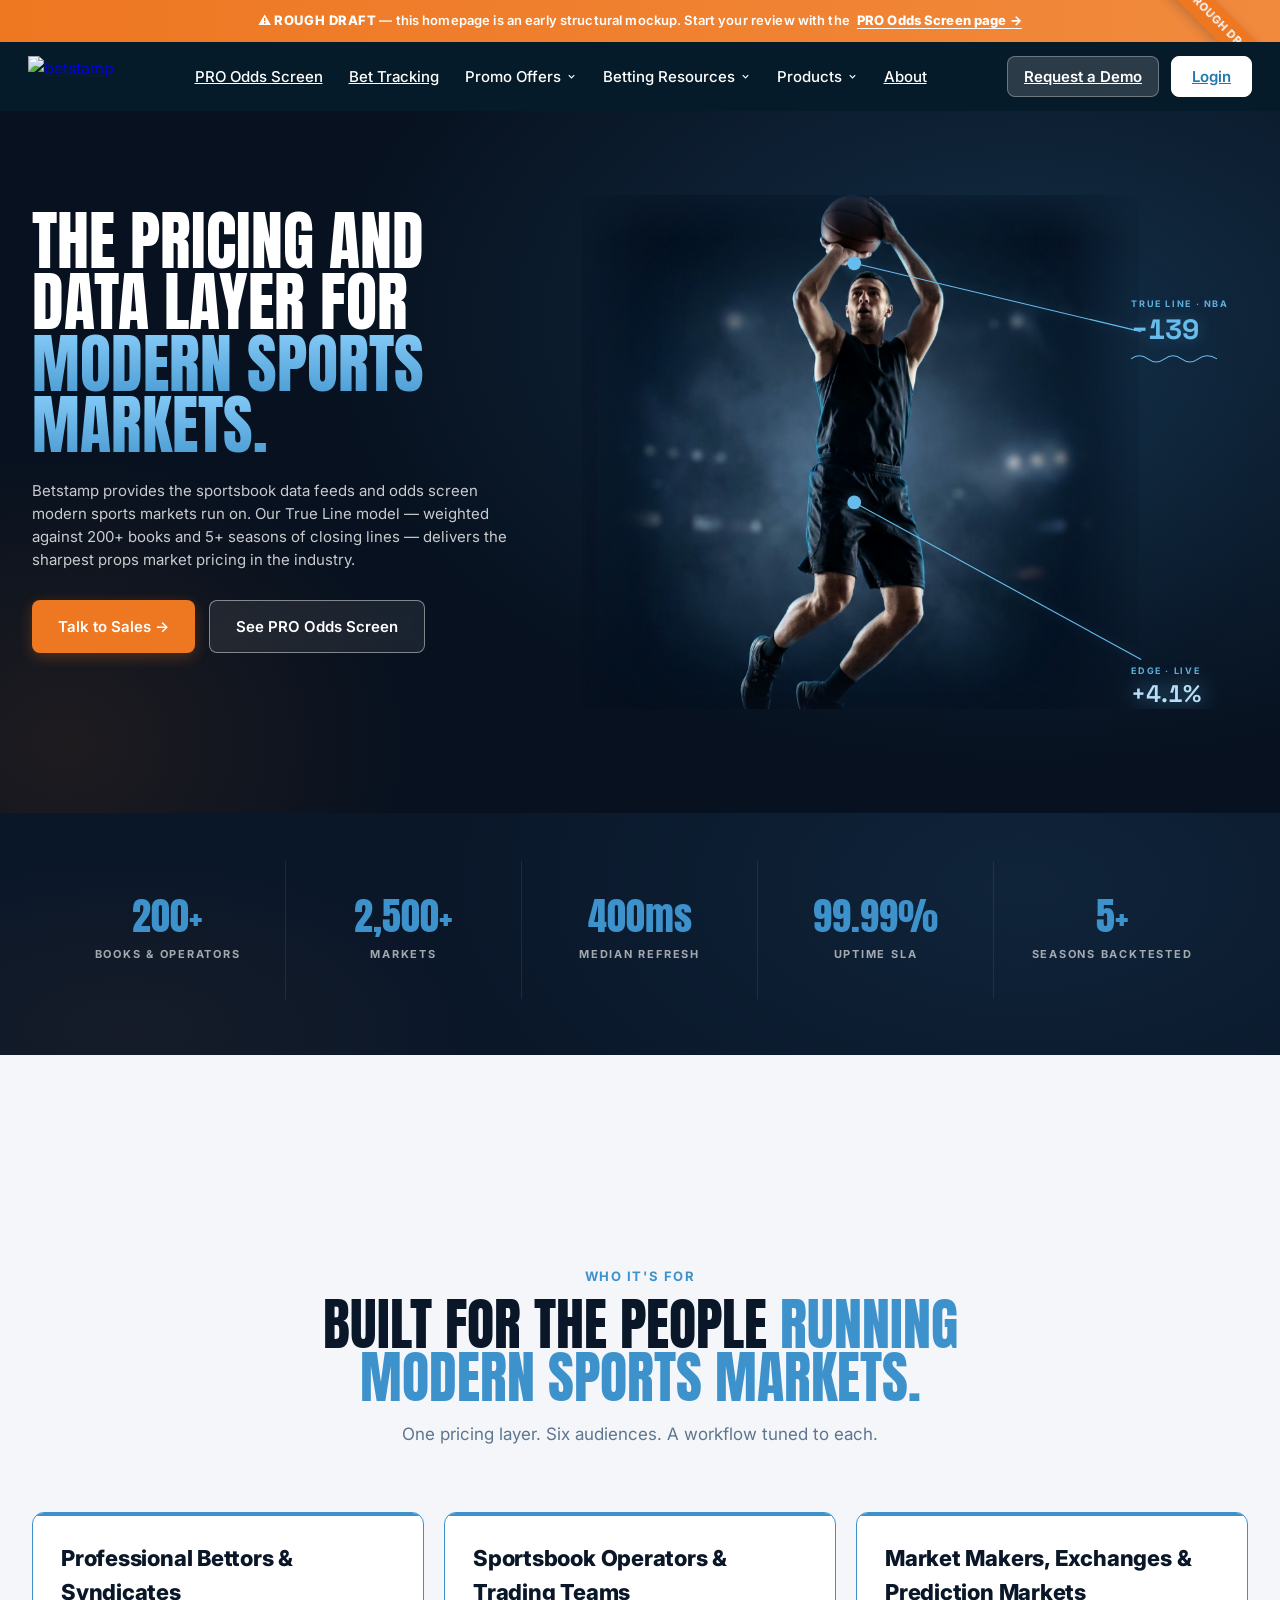
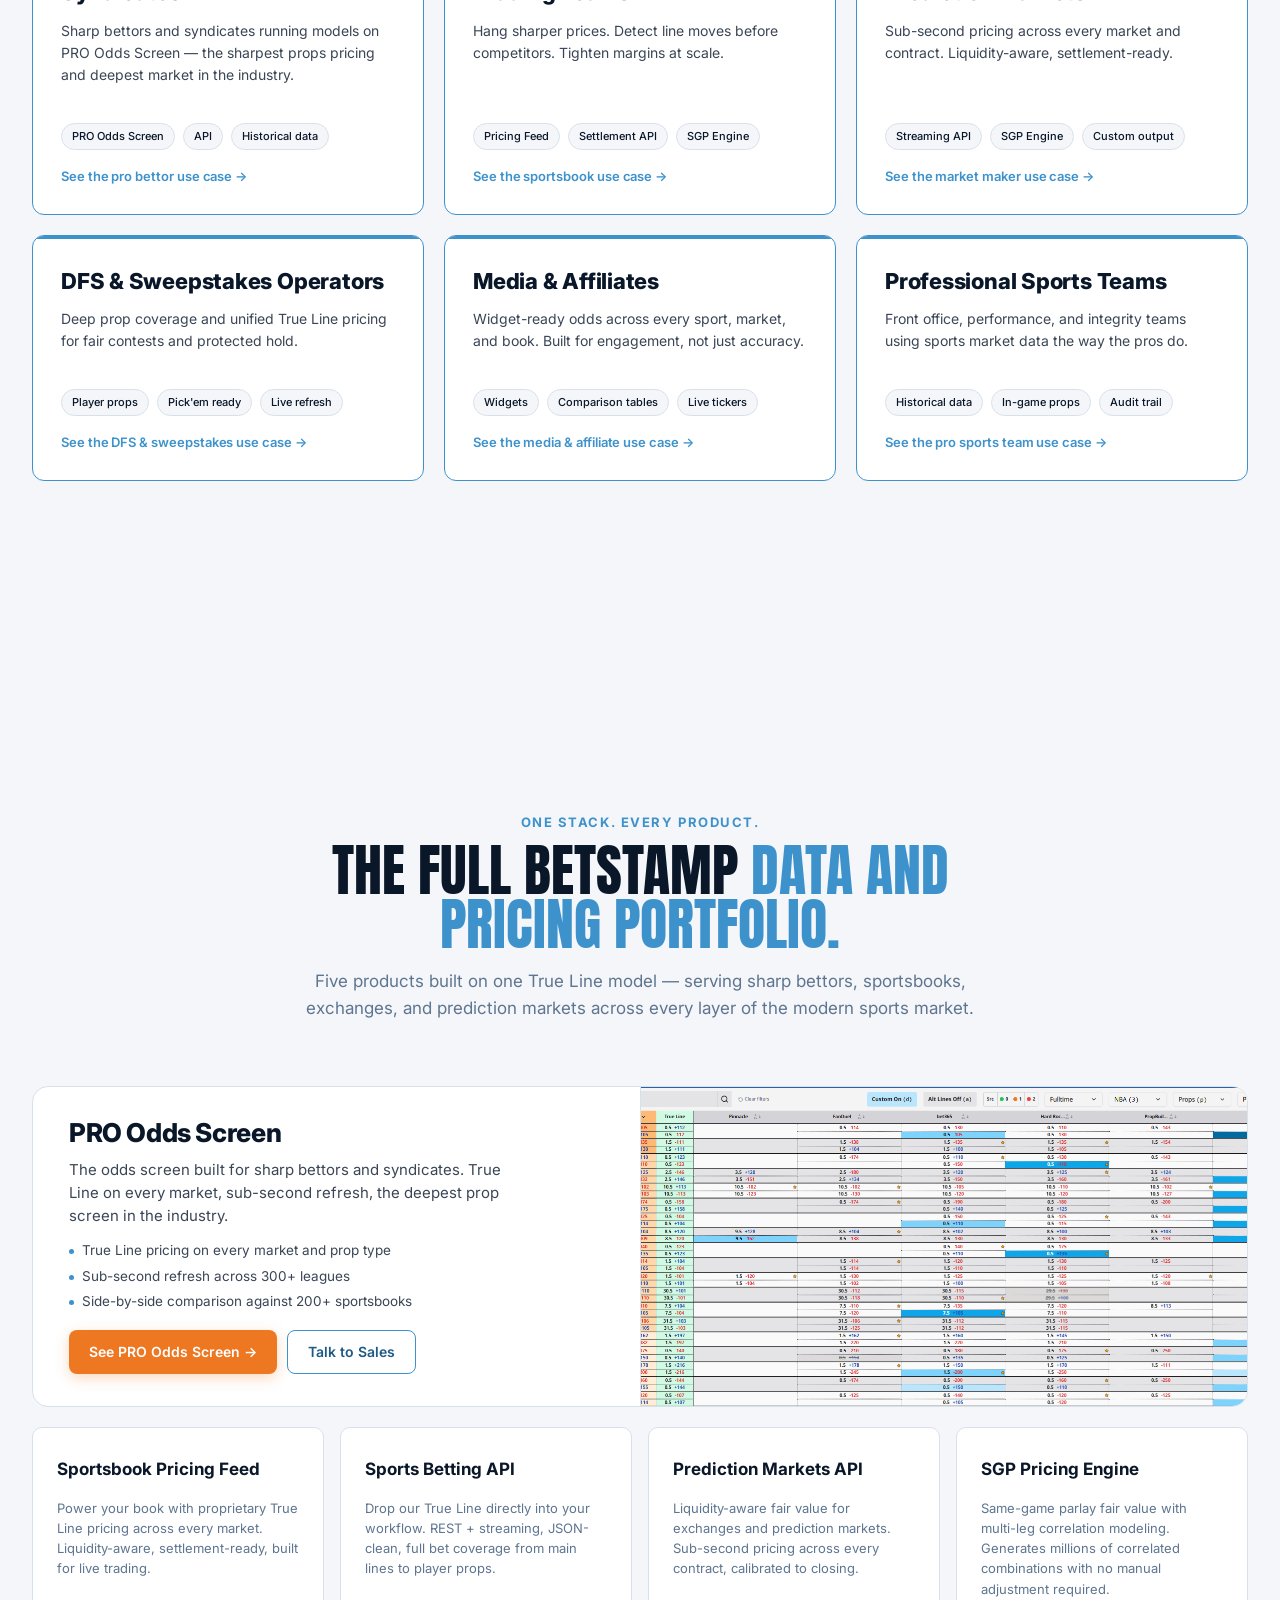
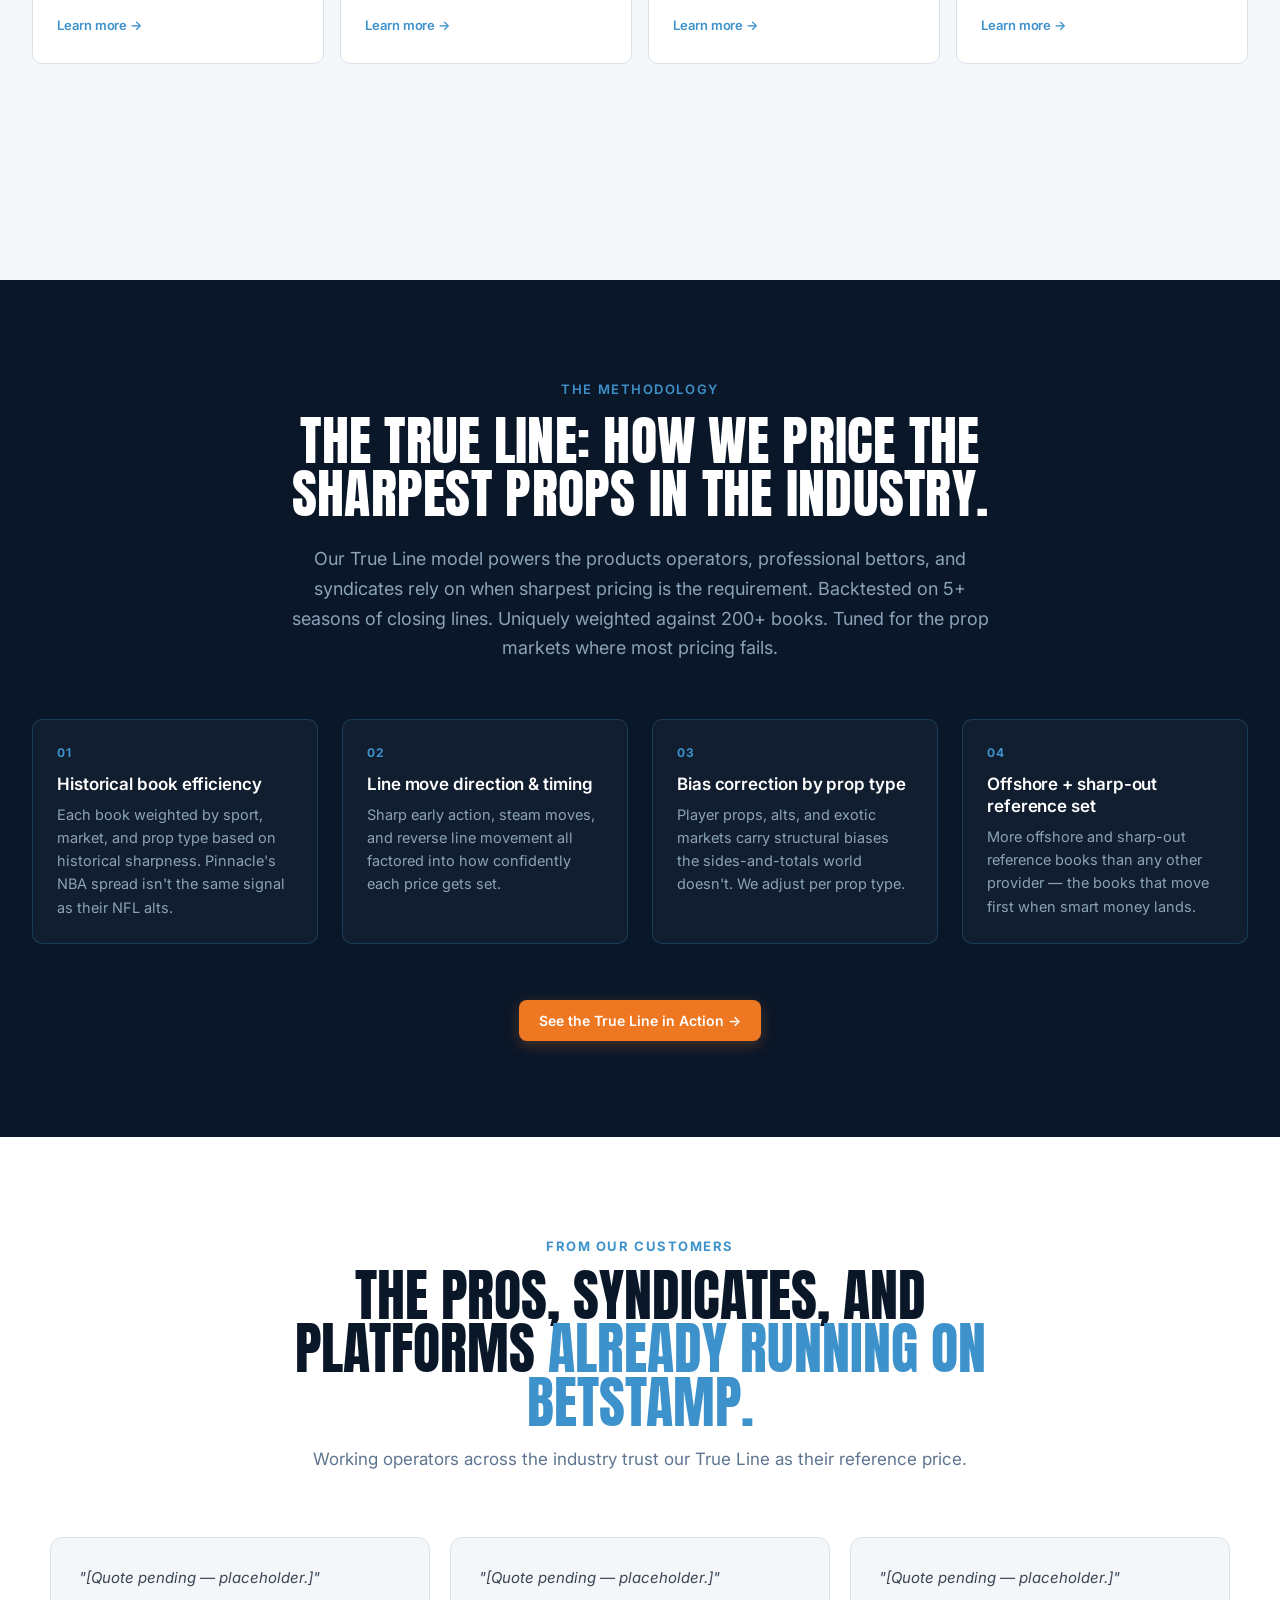
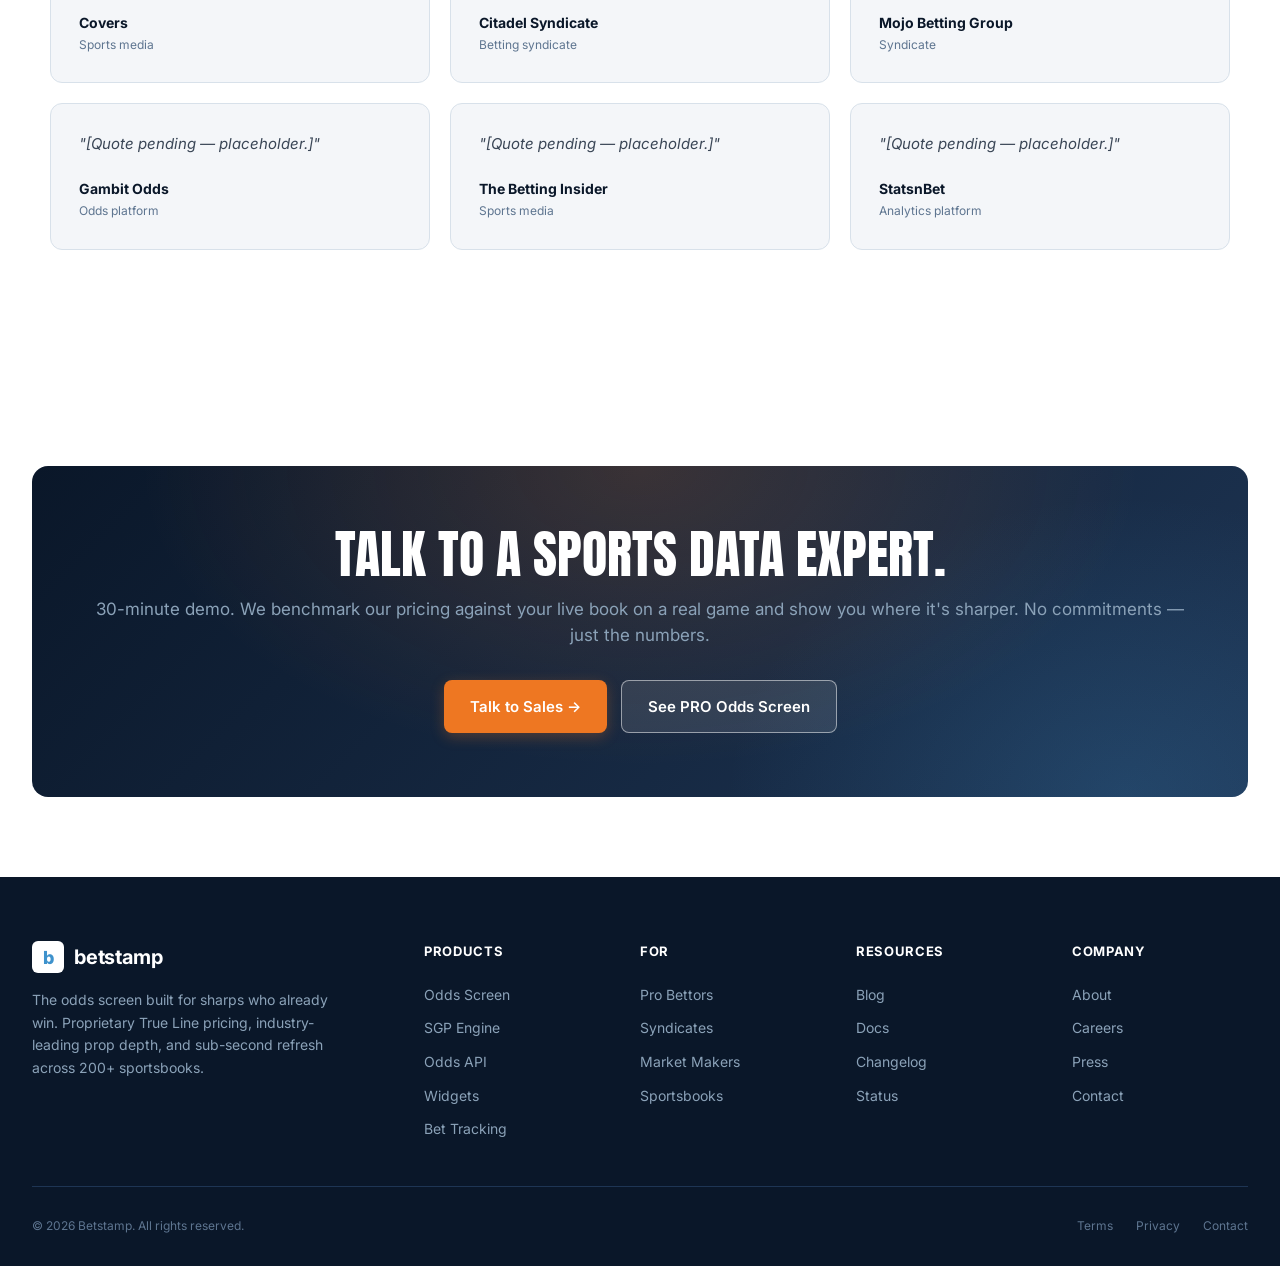
==== commit 2a228086: "Nav: remove hover underline on nav links" ====
--- a/index.html
+++ b/index.html
@@ -1,2972 +1,2972 @@
-<!DOCTYPE html>
-<html lang="en">
-<head>
-<meta charset="UTF-8">
-<meta name="viewport" content="width=device-width, initial-scale=1.0">
-<title>Betstamp — The pricing and data layer for modern sports markets.</title>
-  <link rel="preconnect" href="https://fonts.googleapis.com">
-  <link rel="preconnect" href="https://fonts.gstatic.com" crossorigin>
-  <link href="https://fonts.googleapis.com/css2?family=Anton&family=Inter:wght@400;500;600;700;800&family=Space+Grotesk:wght@500;600;700&display=swap" rel="stylesheet">
-
-<style>
-  :root {
-    /* Light-first palette — canvas is white, blue is signature, navy is accent, orange is action */
-    --bg: #FFFFFF;
-    --bg-soft: #FAFBFC;
-    --surface: #F4F6F9;          /* pale gray cards */
-    --surface-2: #E9EEF4;
-    --divider: #D8E1EA;
-    --divider-strong: #C2D0DE;
-    --blue: #3E92CC;              /* Betstamp brand blue — signature */
-    --blue-dark: #2B76AA;
-    --blue-deep: #1E5A85;
-    --blue-pale: #D5E8F3;         /* matches product row highlight */
-    --blue-palest: #EEF5FB;
-    --navy: #0A1729;              /* tertiary accent — text, dark moments */
-    --navy-soft: #1E3554;
-    --orange: #EE7722;
-    --orange-hover: #F18A3D;
-    --orange-pale: #FAE0B5;
-    --text: #0A1729;              /* primary text = navy */
-    --text-body: #3A4656;         /* body copy */
-    --muted: #5E7590;
-    --muted-2: #8BA2B8;
-    --green: #17A364;
-    --white: #FFFFFF;
-    --shadow-sm: 0 1px 2px rgba(10,23,41,0.06);
-    --shadow: 0 4px 14px rgba(10,23,41,0.08);
-    --shadow-lg: 0 12px 40px rgba(10,23,41,0.10);
-    --shadow-blue: 0 10px 30px rgba(62,146,204,0.15);
-    --radius: 10px;
-  }
-
-  * { box-sizing: border-box; margin: 0; padding: 0; }
-  html { scroll-behavior: smooth; }
-  body {
-    background: var(--bg);
-    color: var(--text-body);
-    font-family: "Inter", -apple-system, BlinkMacSystemFont, "Segoe UI", Helvetica, Arial, sans-serif;
-    line-height: 1.55;
-    font-size: 16px;
-    -webkit-font-smoothing: antialiased;
-  }
-
-  .container { max-width: 1280px; margin: 0 auto; padding-left: 32px; padding-right: 32px; }
-
-  /* ---------- NAV ---------- */
-  .nav {
-    position: sticky; top: 0; z-index: 100;
-    background: var(--blue);
-    border-bottom: 1px solid rgba(255,255,255,0.12);
-    box-shadow: 0 2px 10px rgba(30,90,133,0.15);
-  }
-  .nav-inner {
-    display: flex; align-items: center; justify-content: space-between;
-    height: 72px;
-  }
-  .logo {
-    display: flex; align-items: center; gap: 10px;
-    font-weight: 700; font-size: 20px; color: var(--white);
-    letter-spacing: -0.01em; text-decoration: none;
-  }
-  .logo-mark {
-    width: 32px; height: 32px; border-radius: 6px;
-    background: var(--white);
-    display: flex; align-items: center; justify-content: center;
-    color: var(--blue); font-weight: 800; font-size: 18px;
-  }
-  .nav-links { display: flex; gap: 18px; align-items: center; }
-  .nav-links a, .nav-links .nav-trigger {
-    color: rgba(255,255,255,0.9); text-decoration: none; font-size: 13px;
-    font-weight: 500; transition: color .2s;
-    background: none; border: none; padding: 0;
-    font-family: inherit; cursor: pointer; white-space: nowrap;
-    letter-spacing: 0.01em;
-  }
-  .nav-links a:hover, .nav-links .nav-trigger:hover { color: var(--white); }
-  .nav-trigger::after {
-    content: " ▾"; color: rgba(255,255,255,0.65); font-size: 10px;
-    margin-left: 2px;
-  }
-  /* dropdown menu */
-  .nav-item { position: relative; display: inline-flex; align-items: center; }
-  .nav-dropdown-menu {
-    position: absolute; top: calc(100% + 14px); left: -14px;
-    background: var(--white);
-    border: 1px solid var(--divider);
-    border-radius: 12px;
-    padding: 8px;
-    min-width: 260px;
-    box-shadow: 0 16px 40px rgba(10,23,41,0.20);
-    opacity: 0; visibility: hidden;
-    transform: translateY(6px);
-    transition: opacity .18s, transform .18s, visibility .18s;
-    z-index: 110;
-  }
-  .nav-dropdown-menu::before {
-    content: "";
-    position: absolute; top: -8px; left: 28px;
-    width: 0; height: 0;
-    border-left: 8px solid transparent;
-    border-right: 8px solid transparent;
-    border-bottom: 8px solid var(--white);
-  }
-  .nav-item:hover .nav-dropdown-menu,
-  .nav-item:focus-within .nav-dropdown-menu {
-    opacity: 1; visibility: visible; transform: translateY(0);
-  }
-  .nav-dropdown-menu a {
-    display: block;
-    padding: 10px 14px;
-    color: var(--navy) !important;
-    font-size: 13.5px; font-weight: 500;
-    border-radius: 6px;
-    transition: background .15s, color .15s;
-    white-space: nowrap;
-  }
-  .nav-dropdown-menu a:hover {
-    background: var(--blue-palest);
-    color: var(--blue-deep) !important;
-  }
-  /* invisible hover bridge so the menu doesn't close mid-jump */
-  .nav-item::after {
-    content: "";
-    position: absolute; top: 100%; left: 0; right: 0;
-    height: 14px;
-  }
-  .nav-cta {
-    display: flex; gap: 12px; align-items: center;
-  }
-  .btn {
-    display: inline-flex; align-items: center; justify-content: center;
-    padding: 10px 20px; border-radius: 8px;
-    font-weight: 600; font-size: 14px;
-    cursor: pointer; text-decoration: none;
-    transition: all .2s; border: none;
-    white-space: nowrap;
-  }
-  .btn-primary {
-    background: var(--orange); color: var(--white);
-    box-shadow: 0 4px 14px rgba(238,119,34,0.28);
-  }
-  .btn-primary:hover { background: var(--orange-hover); transform: translateY(-1px); }
-  .btn-secondary {
-    background: var(--blue); color: var(--white);
-    box-shadow: 0 4px 14px rgba(62,146,204,0.25);
-  }
-  .btn-secondary:hover { background: var(--blue-dark); transform: translateY(-1px); }
-  .btn-ghost {
-    background: transparent; color: var(--blue-deep);
-    border: 1.5px solid var(--blue);
-  }
-  .btn-ghost:hover { background: var(--blue-palest); }
-  .btn-login {
-    background: transparent; color: var(--white); font-weight: 500;
-    padding: 8px 12px;
-  }
-  .btn-login:hover { color: var(--white); opacity: 0.85; }
-
-  /* ---------- HERO WRAP ---------- */
-  .hero-wrap {
-    background: var(--bg);
-    position: relative;
-  }
-
-  /* ---------- ZOOM HERO (scroll-expansion) ---------- */
-  .zoom-hero {
-    position: relative;
-    height: 240vh;
-    background:
-      radial-gradient(ellipse 900px 500px at 85% 0%, rgba(62,146,204,0.08), transparent 60%),
-      radial-gradient(ellipse 600px 400px at 0% 100%, rgba(238,119,34,0.04), transparent 60%),
-      var(--bg);
-  }
-  .zoom-hero-sticky {
-    position: sticky; top: 0;
-    height: 100vh;
-    display: flex; flex-direction: column;
-    align-items: center; justify-content: flex-start;
-    overflow: hidden;
-    padding-top: 24px;
-  }
-  .zoom-text {
-    text-align: center;
-    max-width: 1100px;
-    padding: 0 32px;
-    position: relative;
-    z-index: 3;
-    will-change: opacity, transform;
-    flex-shrink: 0;
-  }
-  .zoom-text .eyebrow { margin-bottom: 16px; }
-  .zoom-text h1 {
-    font-size: clamp(32px, 4.2vw, 52px);
-    line-height: 1.05;
-    margin: 0 0 14px;
-  }
-  .zoom-text h1 .nowrap { white-space: nowrap; }
-  @media (max-width: 760px) {
-    .zoom-text h1 .nowrap { white-space: normal; }
-  }
-  .zoom-text .hero-sub {
-    font-size: 15px;
-    max-width: 560px;
-    margin: 0 auto 20px;
-  }
-  .zoom-text .hero-ctas {
-    justify-content: center;
-    margin-bottom: 18px;
-  }
-  .scroll-cue {
-    display: inline-flex; align-items: center; gap: 10px;
-    font-size: 11px; color: var(--muted);
-    text-transform: uppercase; letter-spacing: 0.16em;
-    font-weight: 700;
-  }
-  .scroll-cue-arrow {
-    display: inline-block;
-    animation: scroll-cue-bounce 1.8s ease-in-out infinite;
-    color: var(--blue); font-size: 14px;
-  }
-  @keyframes scroll-cue-bounce {
-    0%, 100% { transform: translateY(0); opacity: 0.5; }
-    50% { transform: translateY(5px); opacity: 1; }
-  }
-  .zoom-media {
-    position: relative;
-    margin-top: 24px;
-    width: clamp(380px, 44vw, 680px);
-    aspect-ratio: 16 / 9;
-    border-radius: 14px;
-    overflow: hidden;
-    background: var(--bg);
-    box-shadow:
-      0 30px 60px rgba(10,23,41,0.22),
-      0 0 0 1px rgba(62,146,204,0.35),
-      0 0 80px rgba(62,146,204,0.18);
-    transform: scale(1);
-    transform-origin: center center;
-    will-change: transform;
-    z-index: 2;
-    flex-shrink: 0;
-  }
-  .zoom-media-chrome {
-    background: var(--surface);
-    border-bottom: 1px solid var(--divider);
-    padding: 10px 14px;
-    display: flex; align-items: center; gap: 8px;
-    height: 38px;
-    flex-shrink: 0;
-  }
-  .zoom-media-img {
-    width: 100%;
-    height: calc(100% - 38px);
-    overflow: hidden;
-    background: var(--bg);
-  }
-  .zoom-media-img img {
-    width: 100%; height: 100%;
-    object-fit: cover;
-    object-position: top left;
-    display: block;
-  }
-  .zoom-media-fallback {
-    width: 100%; height: 100%;
-    display: flex; align-items: center; justify-content: center;
-    color: var(--muted); font-size: 13px; text-align: center;
-    padding: 20px; background: var(--surface);
-  }
-  .zoom-hero.fully-expanded .zoom-media {
-    border-radius: 0;
-    box-shadow: none;
-  }
-
-  @media (prefers-reduced-motion: reduce) {
-    .zoom-hero { height: auto; }
-    .zoom-hero-sticky { position: static; height: auto; padding: 80px 32px 60px; }
-    .zoom-media { position: static; transform: none; margin: 40px auto 0; }
-    .scroll-cue { display: none; }
-  }
-
-  /* ---------- HERO (legacy — kept for CSS reuse) ---------- */
-  .hero {
-    padding: 80px 0 100px;
-    position: relative;
-    overflow: hidden;
-    background:
-      radial-gradient(ellipse 900px 500px at 85% 0%, rgba(62,146,204,0.08), transparent 60%),
-      radial-gradient(ellipse 600px 400px at 0% 100%, rgba(238,119,34,0.04), transparent 60%),
-      var(--bg);
-  }
-  .hero-grid {
-    display: grid;
-    grid-template-columns: 1.1fr 1fr;
-    gap: 56px;
-    align-items: center;
-    position: relative;
-  }
-  .eyebrow {
-    display: inline-flex; align-items: center; gap: 8px;
-    background: var(--blue-palest);
-    border: 1px solid var(--blue-pale);
-    color: var(--blue-deep);
-    padding: 6px 14px; border-radius: 100px;
-    font-size: 12px; font-weight: 600; letter-spacing: 0.05em;
-    text-transform: uppercase;
-  }
-  .eyebrow-dot {
-    width: 6px; height: 6px; border-radius: 50%;
-    background: var(--blue);
-    box-shadow: 0 0 8px rgba(62,146,204,0.5);
-  }
-  h1 {
-    font-size: 60px; font-weight: 800; line-height: 1.05;
-    letter-spacing: -0.03em; margin: 20px 0 20px;
-    color: var(--navy);
-  }
-  h1 .accent { color: var(--blue); }
-  .hero-sub {
-    font-size: 18px; color: var(--muted);
-    margin-bottom: 32px; max-width: 540px; line-height: 1.6;
-  }
-  .hero-ctas { display: flex; gap: 14px; margin-bottom: 40px; }
-  .btn-lg { padding: 14px 26px; font-size: 15px; }
-
-  .hero-visual {
-    background: var(--bg);
-    border: 1px solid var(--divider);
-    border-radius: 14px;
-    box-shadow: var(--shadow-lg), 0 0 60px rgba(62,146,204,0.06);
-    overflow: hidden;
-    position: relative;
-  }
-  .window-chrome {
-    background: var(--surface);
-    border-bottom: 1px solid var(--divider);
-    padding: 10px 14px;
-    display: flex; align-items: center; gap: 8px;
-  }
-  .window-dot {
-    width: 11px; height: 11px; border-radius: 50%;
-  }
-  .window-dot:nth-child(1) { background: #FF5F56; }
-  .window-dot:nth-child(2) { background: #FFBD2E; }
-  .window-dot:nth-child(3) { background: #27C93F; }
-  .window-url {
-    margin-left: 12px;
-    background: var(--bg); border: 1px solid var(--divider);
-    padding: 4px 12px; border-radius: 6px;
-    font-size: 12px; color: var(--muted);
-    font-family: "SF Mono", Monaco, monospace;
-  }
-
-  /* Fake odds screen — matches actual product aesthetic (light, blue column highlights) */
-  .odds-screen {
-    padding: 14px; font-size: 12px; background: var(--bg);
-  }
-  .odds-tabs {
-    display: flex; gap: 6px; margin-bottom: 12px;
-    padding-bottom: 12px; border-bottom: 1px solid var(--divider);
-  }
-  .odds-tab {
-    padding: 6px 12px; border-radius: 6px; font-size: 11px; font-weight: 600;
-    background: var(--bg); color: var(--muted); cursor: pointer;
-    border: 1px solid var(--divider);
-  }
-  .odds-tab.active {
-    background: var(--navy); color: var(--white);
-    border-color: var(--navy);
-  }
-  .odds-row {
-    display: grid;
-    grid-template-columns: 2fr repeat(5, 1fr);
-    gap: 2px;
-    padding: 10px 8px;
-    font-size: 12px; align-items: center;
-    border-bottom: 1px solid var(--divider);
-  }
-  .odds-row.header {
-    background: var(--surface);
-    color: var(--muted); font-size: 10px;
-    letter-spacing: 0.08em; text-transform: uppercase;
-    border-radius: 4px; padding: 8px;
-    border: none; font-weight: 700;
-    margin-bottom: 4px;
-  }
-  .odds-row.header .true { color: var(--blue-deep); }
-  .odds-team {
-    font-weight: 600; color: var(--navy);
-    display: flex; align-items: center; gap: 6px;
-    padding-left: 4px;
-  }
-  .team-logo {
-    width: 18px; height: 18px; border-radius: 50%;
-    background: var(--blue-pale);
-    color: var(--blue-deep);
-    display: flex; align-items: center; justify-content: center;
-    font-size: 9px; font-weight: 700;
-  }
-  .odds-cell {
-    text-align: center; padding: 5px 2px; border-radius: 4px;
-    color: var(--text); font-family: "SF Mono", Monaco, monospace;
-    font-size: 11px;
-    display: flex; align-items: center; justify-content: space-between;
-    padding: 5px 8px;
-  }
-  .odds-cell .line { color: var(--muted); font-size: 10px; }
-  .odds-cell .price { font-weight: 700; }
-  .odds-cell.true-col {
-    background: var(--blue-palest);
-    border: 1px solid var(--blue-pale);
-  }
-  .odds-cell.true-col .price { color: var(--blue-deep); }
-  .odds-cell.best::after {
-    content: "★"; color: var(--orange); font-size: 11px;
-    position: absolute;
-  }
-  .odds-cell.best {
-    background: rgba(62,146,204,0.08);
-    position: relative;
-  }
-  .live-bar {
-    display: flex; justify-content: space-between; align-items: center;
-    padding: 10px 12px; background: var(--surface);
-    border-radius: 6px; font-size: 11px;
-    margin-top: 10px;
-  }
-  .live-bar span { color: var(--muted); }
-  .live-bar strong { color: var(--blue-deep); }
-  .pulse {
-    display: inline-block; width: 8px; height: 8px;
-    background: var(--green); border-radius: 50%;
-    box-shadow: 0 0 0 0 rgba(23,163,100,0.6);
-    animation: pulse 1.8s infinite; margin-right: 8px;
-  }
-  @keyframes pulse {
-    0% { box-shadow: 0 0 0 0 rgba(23,163,100,0.5); }
-    70% { box-shadow: 0 0 0 10px rgba(23,163,100,0); }
-    100% { box-shadow: 0 0 0 0 rgba(23,163,100,0); }
-  }
-
-  /* ---------- TRUST BAR ---------- */
-  .trust-bg { background: transparent; padding: 0; }
-  .trust-bar {
-    background: var(--bg);
-    border: 1px solid var(--divider);
-    border-radius: 14px;
-    padding: 28px 32px;
-    display: grid;
-    grid-template-columns: repeat(4, 1fr);
-    gap: 20px;
-    margin-bottom: 80px;
-    position: relative;
-    box-shadow: var(--shadow-sm);
-  }
-  .trust-bar::before {
-    content: ""; position: absolute; top: -1px; left: 50%;
-    transform: translateX(-50%);
-    width: 80px; height: 3px; background: var(--blue);
-    border-radius: 2px;
-  }
-  .trust-stat { text-align: center; }
-  .trust-num {
-    font-size: 32px; font-weight: 800; color: var(--blue-deep);
-    letter-spacing: -0.01em; line-height: 1;
-    margin-bottom: 6px; text-transform: uppercase;
-  }
-  .trust-label {
-    font-size: 11px; color: var(--muted);
-    text-transform: uppercase; letter-spacing: 0.1em;
-    font-weight: 600;
-  }
-
-  /* ---------- LOGO MARQUEE (Odds Feeds) ---------- */
-  .logo-marquee {
-    background: var(--navy);
-    padding: 44px 0 48px;
-    position: relative;
-    overflow: hidden;
-    color: var(--white);
-    border-top: 2px solid var(--blue);
-    border-bottom: 2px solid var(--blue);
-  }
-  .logo-marquee-label {
-    font-size: 16px; font-weight: 700;
-    color: var(--white);
-    max-width: 1280px;
-    margin: 0 auto 22px;
-    padding: 0 32px;
-    letter-spacing: -0.01em;
-  }
-  .logo-marquee-track {
-    overflow: hidden;
-    position: relative;
-    -webkit-mask-image: linear-gradient(to right, transparent 0, #000 6%, #000 94%, transparent 100%);
-    mask-image: linear-gradient(to right, transparent 0, #000 6%, #000 94%, transparent 100%);
-  }
-  .logo-marquee-inner {
-    display: flex;
-    gap: 14px;
-    width: max-content;
-    animation: marquee-scroll 42s linear infinite;
-  }
-  .logo-marquee:hover .logo-marquee-inner {
-    animation-play-state: paused;
-  }
-  @keyframes marquee-scroll {
-    from { transform: translateX(0); }
-    to { transform: translateX(-50%); }
-  }
-  .logo-tile {
-    width: 88px; height: 88px;
-    border-radius: 16px;
-    display: flex; align-items: center; justify-content: center;
-    flex-direction: column;
-    color: var(--white); font-weight: 800;
-    flex-shrink: 0;
-    letter-spacing: 0.01em;
-    box-shadow: 0 4px 14px rgba(0,0,0,0.25);
-    font-size: 22px;
-  }
-  .logo-tile-sub {
-    font-size: 9px; font-weight: 700;
-    letter-spacing: 0.1em;
-    opacity: 0.85;
-    text-transform: uppercase;
-    margin-top: 3px;
-  }
-
-  /* ---------- SECTIONS ---------- */
-  section { padding: 120px 0; }
-  .section-header { text-align: center; max-width: 720px; margin: 0 auto 64px; }
-  .section-eyebrow {
-    color: var(--blue); font-size: 13px; font-weight: 700;
-    text-transform: uppercase; letter-spacing: 0.12em;
-    margin-bottom: 12px; display: inline-block;
-  }
-  h2 {
-    font-family: "Anton", "Space Grotesk", "Inter", sans-serif;
-    font-size: 56px; font-weight: 400;
-    line-height: 0.96;
-    letter-spacing: 0;
-    text-transform: uppercase;
-    color: var(--navy);
-    margin-bottom: 16px;
-  }
-  h2 .accent { color: var(--blue); }
-  .section-sub {
-    font-size: 17px; color: var(--muted); line-height: 1.6;
-  }
-
-  /* ---------- DIFFERENTIATORS ---------- */
-  .diff-block {
-    display: grid; grid-template-columns: 1.15fr 1fr;
-    gap: 64px; align-items: center; margin-bottom: 100px;
-  }
-  .diff-block:nth-child(even) .diff-copy { order: 2; }
-  .diff-block:last-child { margin-bottom: 0; }
-
-  .diff-tag {
-    display: inline-flex; align-items: center; gap: 8px;
-    background: var(--blue-palest);
-    color: var(--blue-deep);
-    padding: 7px 16px;
-    border: 1px solid var(--blue-pale);
-    border-radius: 100px; font-size: 11px; font-weight: 600;
-    text-transform: uppercase; letter-spacing: 0.14em;
-    margin-bottom: 22px;
-  }
-  .diff-tag::before {
-    content: "";
-    width: 5px; height: 5px; border-radius: 50%;
-    background: var(--blue);
-    box-shadow: 0 0 6px rgba(62,146,204,0.6);
-  }
-  .diff-title {
-    font-size: 36px; font-weight: 800; line-height: 1.15;
-    color: var(--navy); margin-bottom: 16px;
-    letter-spacing: -0.02em;
-  }
-  .diff-copy p {
-    font-size: 16px; color: var(--text-body); margin-bottom: 16px;
-    line-height: 1.65;
-  }
-  .diff-list { margin-top: 28px; border-top: 1px solid var(--divider); }
-  .diff-list li {
-    display: flex; gap: 12px; align-items: center;
-    padding: 14px 0; font-size: 14px; color: var(--text);
-    list-style: none; font-weight: 500; line-height: 1.5;
-    border-bottom: 1px solid var(--divider);
-    white-space: nowrap;
-  }
-  .diff-list li::before {
-    content: "↑";
-    flex-shrink: 0;
-    width: 20px; height: 20px;
-    border-radius: 50%;
-    background: var(--blue);
-    color: var(--white);
-    display: inline-flex; align-items: center; justify-content: center;
-    font-size: 11px; font-weight: 800;
-    line-height: 1;
-    box-shadow: 0 0 10px rgba(62,146,204,0.3);
-  }
-  .diff-list li strong {
-    color: var(--navy);
-    font-weight: 700;
-  }
-  .diff-list li .li-desc {
-    color: var(--muted);
-    font-weight: 500;
-  }
-  .diff-cta {
-    display: inline-flex; align-items: center;
-    margin-top: 28px;
-  }
-
-  .diff-visual {
-    background: var(--bg);
-    border: 1px solid var(--divider);
-    border-radius: 12px;
-    padding: 28px;
-    box-shadow: var(--shadow);
-    min-height: 320px;
-    display: flex; align-items: center; justify-content: center;
-    position: relative;
-    overflow: hidden;
-  }
-  .diff-visual-img {
-    padding: 0;
-    min-height: 0;
-    background: var(--bg);
-    overflow: hidden;
-    position: relative;
-  }
-  .diff-visual-img::before { display: none; }
-  .diff-visual-img img {
-    position: static;
-    width: 100%;
-    height: auto;
-    max-width: none;
-    max-height: none;
-    display: block;
-    border-radius: 0;
-    mask-image: none;
-    -webkit-mask-image: none;
-    left: auto;
-    top: auto;
-  }
-  .diff-visual::before {
-    content: ""; position: absolute; inset: 0;
-    background: linear-gradient(135deg, var(--blue-palest) 0%, transparent 60%);
-    pointer-events: none;
-  }
-
-  /* True-line visual */
-  .tl-compare { width: 100%; position: relative; z-index: 1; }
-  .tl-row {
-    display: flex; justify-content: space-between; align-items: center;
-    padding: 13px 18px; border-radius: 8px; margin-bottom: 6px;
-    font-size: 14px;
-  }
-  .tl-row.book {
-    background: var(--bg);
-    color: var(--text-body);
-    border: 1px solid var(--divider);
-  }
-  .tl-row.true-line-row {
-    background: linear-gradient(90deg, var(--blue), var(--blue-deep));
-    color: var(--white); font-weight: 700;
-    box-shadow: var(--shadow-blue);
-    position: relative;
-  }
-  .tl-row.true-line-row::before {
-    content: "●"; position: absolute; left: -10px; top: 50%;
-    transform: translateY(-50%);
-    color: var(--orange); font-size: 22px;
-  }
-  .tl-num {
-    font-family: "SF Mono", Monaco, monospace; font-weight: 700;
-  }
-  .tl-num.best { color: var(--blue-deep); }
-
-  /* Prop depth visual */
-  .prop-cols {
-    display: grid; grid-template-columns: repeat(3, 1fr); gap: 10px;
-    width: 100%; position: relative; z-index: 1;
-  }
-  .prop-col { text-align: center; }
-  .prop-num {
-    font-size: 32px; font-weight: 800; color: var(--blue);
-    line-height: 1;
-  }
-  .prop-lbl {
-    font-size: 11px; color: var(--muted); text-transform: uppercase;
-    letter-spacing: 0.08em; margin-top: 6px; font-weight: 600;
-  }
-  .prop-bar-container { margin: 24px 0 0; }
-  .prop-bar-row {
-    display: flex; align-items: center; gap: 12px; margin-bottom: 10px;
-  }
-  .prop-bar-name {
-    flex-shrink: 0; width: 90px; font-size: 12px; color: var(--text-body);
-    font-weight: 600;
-  }
-  .prop-bar {
-    flex: 1; height: 8px; background: var(--surface-2); border-radius: 4px;
-    position: relative;
-  }
-  .prop-bar-fill {
-    height: 100%; border-radius: 4px;
-    background: linear-gradient(90deg, var(--blue), var(--blue-deep));
-  }
-  .prop-bar-val {
-    flex-shrink: 0; width: 32px; text-align: right;
-    font-size: 12px; color: var(--navy); font-weight: 700;
-    font-family: "SF Mono", Monaco, monospace;
-  }
-
-  /* Speed visual */
-  .speed-clock { text-align: center; position: relative; z-index: 1; }
-  .speed-num {
-    font-size: 72px; font-weight: 800; color: var(--blue);
-    line-height: 1; font-family: "SF Mono", Monaco, monospace;
-    letter-spacing: -0.04em;
-  }
-  .speed-unit {
-    font-size: 20px; color: var(--muted); margin-left: 4px;
-  }
-  .speed-lbl {
-    font-size: 12px; color: var(--muted); text-transform: uppercase;
-    letter-spacing: 0.12em; margin-top: 8px; font-weight: 600;
-  }
-  .speed-ticks {
-    display: flex; justify-content: center; gap: 4px; margin-top: 28px;
-  }
-  .speed-tick {
-    width: 3px; height: 22px; background: var(--divider); border-radius: 2px;
-  }
-  .speed-tick.active {
-    background: var(--blue);
-    box-shadow: 0 0 6px rgba(62,146,204,0.4);
-  }
-
-  /* Filter panel visual (Customization diff) */
-  .filter-panel { width: 100%; position: relative; z-index: 1; }
-  .filter-row {
-    display: flex; align-items: center; justify-content: space-between;
-    padding-bottom: 14px; margin-bottom: 14px;
-    border-bottom: 1px solid var(--divider);
-  }
-  .filter-label {
-    font-size: 11px; color: var(--muted);
-    text-transform: uppercase; letter-spacing: 0.1em; font-weight: 700;
-  }
-  .filter-select {
-    background: var(--blue-palest); color: var(--blue-deep);
-    padding: 8px 14px; border-radius: 8px;
-    font-size: 13px; font-weight: 700;
-    border: 1px solid var(--blue-pale);
-    display: inline-flex; align-items: center; gap: 8px;
-  }
-  .filter-select .chev { font-size: 10px; color: var(--muted); }
-  .filter-chips {
-    display: flex; flex-wrap: wrap; gap: 8px;
-    margin-bottom: 18px;
-  }
-  .filter-chip {
-    padding: 5px 12px; border-radius: 100px;
-    font-size: 12px; font-weight: 600;
-    background: var(--surface); color: var(--muted);
-    border: 1px solid var(--divider);
-  }
-  .filter-chip.active {
-    background: var(--blue); color: var(--white);
-    border-color: var(--blue);
-  }
-  .filter-section-label {
-    font-size: 11px; color: var(--muted);
-    text-transform: uppercase; letter-spacing: 0.1em;
-    font-weight: 700; margin-bottom: 10px;
-  }
-  .filter-view {
-    display: flex; align-items: center; gap: 10px;
-    padding: 10px 12px; border-radius: 8px;
-    background: var(--surface);
-    margin-bottom: 6px;
-    border: 1px solid transparent;
-  }
-  .filter-view.active { border-color: var(--blue-pale); background: var(--blue-palest); }
-  .view-icon {
-    width: 20px; height: 20px; flex-shrink: 0;
-    display: inline-flex; align-items: center; justify-content: center;
-    color: var(--blue-deep);
-  }
-  .view-icon svg { width: 100%; height: 100%; }
-  .view-name {
-    flex: 1; font-size: 13px; font-weight: 600; color: var(--navy);
-  }
-  .view-hotkey {
-    font-family: "SF Mono", Monaco, monospace;
-    font-size: 10px; color: var(--muted); font-weight: 700;
-    padding: 3px 7px; background: var(--bg);
-    border: 1px solid var(--divider); border-radius: 5px;
-  }
-
-  /* ---------- CAPPED ACCESS (premium scarcity moment) ---------- */
-  .capped-section {
-    background-color: var(--bg);
-    padding: 96px 0;
-    text-align: center;
-    position: relative;
-  }
-  .capped-section::before,
-  .capped-section::after {
-    content: ""; position: absolute;
-    left: 50%; transform: translateX(-50%);
-    width: 80px; height: 1px;
-    background: var(--divider);
-  }
-  .capped-section::before { top: 0; }
-  .capped-section::after  { bottom: 0; }
-  .capped-eyebrow {
-    color: var(--blue);
-    font-size: 13px; font-weight: 600;
-    letter-spacing: 0.16em; text-transform: uppercase;
-    margin-bottom: 18px; display: inline-block;
-  }
-  .capped-title {
-    color: var(--navy);
-    font-size: 44px; font-weight: 800;
-    letter-spacing: -0.025em; line-height: 1.15;
-    margin: 0 0 28px;
-  }
-  .capped-title .accent { color: var(--blue); }
-  .capped-lead {
-    color: var(--text-body);
-    font-size: 18px; line-height: 1.7;
-    max-width: 720px;
-    margin: 0 auto 18px;
-  }
-  .capped-lead:last-child { margin-bottom: 0; }
-  .capped-meters {
-    display: flex; justify-content: center; gap: 56px;
-    margin: 40px auto 0;
-    max-width: 720px;
-  }
-  .capped-meter {
-    text-align: center;
-  }
-  .capped-meter-num {
-    font-size: 48px; font-weight: 800;
-    color: var(--navy); letter-spacing: -0.03em;
-    line-height: 1;
-  }
-  .capped-meter-num .of {
-    font-size: 22px; color: var(--muted-2);
-    font-weight: 600; margin-left: 4px;
-  }
-  .capped-meter-label {
-    font-size: 11px; color: var(--muted);
-    text-transform: uppercase; letter-spacing: 0.14em;
-    font-weight: 700; margin-top: 10px;
-  }
-  @media (max-width: 639px) {
-    .capped-section { padding: 64px 0; }
-    .capped-title { font-size: 30px; }
-    .capped-lead { font-size: 16px; }
-    .capped-meters { gap: 32px; flex-direction: column; }
-    .capped-meter-num { font-size: 40px; }
-  }
-
-  /* ---------- METHODOLOGY (editorial dark moment) ---------- */
-  .methodology-section {
-    background-color: var(--navy);
-    padding: 96px 0;
-    text-align: center;
-  }
-  .methodology-eyebrow {
-    color: var(--blue);
-    font-size: 13px; font-weight: 600;
-    letter-spacing: 0.12em; text-transform: uppercase;
-    margin-bottom: 16px;
-    display: inline-block;
-  }
-  .methodology-title {
-    color: var(--white);
-    font-size: clamp(36px, 4.2vw, 60px);
-    font-weight: 400;
-    letter-spacing: 0.005em;
-    line-height: 0.98;
-    margin: 0 0 24px;
-  }
-  .methodology-lead {
-    color: var(--muted-2);
-    font-size: 18px; line-height: 1.65;
-    max-width: 720px;
-    margin: 0 auto 56px;
-  }
-  .methodology-grid {
-    display: grid;
-    grid-template-columns: repeat(4, 1fr);
-    gap: 24px;
-    text-align: left;
-  }
-  .methodology-card {
-    background: rgba(255,255,255,0.03);
-    border: 1px solid rgba(62,146,204,0.25);
-    border-radius: 10px;
-    padding: 24px;
-  }
-  .methodology-card-num {
-    display: block;
-    font-size: 12px; font-weight: 700;
-    color: var(--blue);
-    letter-spacing: 0.06em;
-    margin-bottom: 10px;
-  }
-  .methodology-card-title {
-    font-size: 17px; font-weight: 600;
-    color: var(--white);
-    margin: 0 0 8px;
-    line-height: 1.3;
-  }
-  .methodology-card-copy {
-    font-size: 14.5px; line-height: 1.6;
-    color: var(--muted-2);
-    margin: 0;
-  }
-  .methodology-close {
-    font-size: 16px; font-style: italic;
-    color: var(--muted-2);
-    text-align: center;
-    max-width: 720px;
-    margin: 48px auto 32px;
-  }
-  .methodology-cta { text-align: center; margin-top: 56px; }
-  .methodology-section .btn-primary:focus-visible {
-    outline: 2px solid var(--blue-pale);
-    outline-offset: 2px;
-  }
-  @media (max-width: 1023px) {
-    .methodology-grid {
-      grid-template-columns: repeat(2, 1fr);
-      gap: 20px;
-    }
-  }
-  @media (max-width: 639px) {
-    .methodology-section { padding: 64px 0; }
-    .methodology-grid {
-      grid-template-columns: 1fr;
-      gap: 16px;
-    }
-    .methodology-title { font-size: 32px; }
-    .methodology-lead { font-size: 16px; }
-  }
-
-  /* ---------- PRO EXPERIENCE (light service moment) ---------- */
-  .pro-experience-section {
-    background-color: var(--bg);
-    padding: 96px 0;
-    text-align: center;
-  }
-  .pro-experience-eyebrow {
-    color: var(--blue);
-    font-size: 13px; font-weight: 600;
-    letter-spacing: 0.12em; text-transform: uppercase;
-    margin-bottom: 16px;
-    display: inline-block;
-  }
-  .pro-experience-title {
-    color: var(--navy);
-    font-size: 44px; font-weight: 800;
-    letter-spacing: -0.025em; line-height: 1.15;
-    margin: 0 0 20px;
-  }
-  .pro-experience-lead {
-    color: var(--text-body);
-    font-size: 18px; line-height: 1.65;
-    max-width: 720px;
-    margin: 0 auto 64px;
-  }
-  .pro-experience-grid {
-    display: grid;
-    grid-template-columns: repeat(4, 1fr);
-    gap: 24px;
-    text-align: left;
-  }
-  .pro-experience-card {
-    background: var(--surface);
-    border: 1px solid var(--divider);
-    border-radius: 12px;
-    padding: 32px;
-    box-shadow: var(--shadow-sm);
-    transition: all 0.2s ease;
-  }
-  @media (hover: hover) {
-    .pro-experience-card:hover {
-      box-shadow: var(--shadow);
-      transform: translateY(-2px);
-      border-color: var(--divider-strong);
-    }
-  }
-  .pro-experience-icon {
-    width: 48px; height: 48px;
-    background: var(--blue-pale);
-    border-radius: 10px;
-    display: flex; align-items: center; justify-content: center;
-    margin-bottom: 20px;
-    color: var(--blue);
-  }
-  .pro-experience-icon svg { width: 24px; height: 24px; }
-  .pro-experience-card-title {
-    font-size: 18px; font-weight: 600;
-    color: var(--navy);
-    margin: 0 0 10px;
-    line-height: 1.3;
-  }
-  .pro-experience-card-copy {
-    font-size: 15px; line-height: 1.6;
-    color: var(--text-body);
-    margin: 0;
-  }
-  @media (max-width: 1023px) {
-    .pro-experience-grid {
-      grid-template-columns: repeat(2, 1fr);
-      gap: 20px;
-    }
-  }
-  @media (max-width: 639px) {
-    .pro-experience-section { padding: 64px 0; }
-    .pro-experience-grid {
-      grid-template-columns: 1fr;
-      gap: 16px;
-    }
-    .pro-experience-card { padding: 24px; }
-    .pro-experience-title { font-size: 32px; }
-    .pro-experience-lead { font-size: 16px; }
-  }
-
-  /* ---------- SCREENS SHOWCASE (tabbed) ---------- */
-  .screens-tabs {
-    display: flex; justify-content: center;
-    gap: 8px; margin-bottom: 32px;
-    flex-wrap: wrap;
-  }
-  .screens-tab {
-    display: inline-flex; align-items: center; gap: 10px;
-    padding: 12px 22px;
-    border-radius: 12px;
-    border: 1px solid transparent;
-    background: transparent;
-    color: var(--muted);
-    font-size: 14px; font-weight: 700;
-    letter-spacing: 0.01em;
-    cursor: pointer;
-    transition: all 0.2s;
-    font-family: inherit;
-  }
-  .screens-tab:hover { color: var(--blue-deep); }
-  .screens-tab.active {
-    background: var(--bg);
-    color: var(--navy);
-    border-color: var(--divider);
-    box-shadow: var(--shadow-sm);
-  }
-  .screens-tab.active svg { color: var(--blue); }
-  .screens-tab svg { width: 16px; height: 16px; }
-  .screens-content {
-    background: var(--surface);
-    border-radius: 24px;
-    padding: 56px;
-    border: 1px solid var(--divider);
-  }
-  .screens-panel {
-    display: grid;
-    grid-template-columns: 1fr 1.25fr;
-    gap: 56px;
-    align-items: center;
-  }
-  .screens-panel[hidden] { display: none; }
-  .screens-copy {
-    display: flex; flex-direction: column; gap: 18px;
-  }
-  .screens-badge {
-    display: inline-flex; align-items: center;
-    background: var(--bg);
-    border: 1px solid var(--blue-pale);
-    color: var(--blue-deep);
-    padding: 6px 14px;
-    border-radius: 100px;
-    font-size: 11px; font-weight: 700;
-    letter-spacing: 0.12em; text-transform: uppercase;
-    width: fit-content;
-  }
-  .screens-title {
-    font-size: 36px; font-weight: 800;
-    color: var(--navy); line-height: 1.15;
-    letter-spacing: -0.02em;
-    margin: 0;
-  }
-  .screens-copy p {
-    font-size: 16px; color: var(--text-body);
-    line-height: 1.6; margin: 0;
-  }
-  .screens-copy .btn {
-    width: fit-content; margin-top: 6px;
-  }
-  .screens-image {
-    border-radius: 14px;
-    overflow: hidden;
-    background: var(--bg);
-    box-shadow: 0 14px 40px rgba(10,23,41,0.14);
-    border: 1px solid var(--divider);
-  }
-  .screens-image img {
-    width: 100%; height: auto;
-    display: block;
-  }
-  .screens-image-fallback {
-    aspect-ratio: 16 / 10;
-    display: flex; align-items: center; justify-content: center;
-    color: var(--muted); font-size: 13px;
-    text-align: center; padding: 30px;
-    background: var(--surface);
-  }
-  .screens-image-fallback code {
-    background: var(--bg);
-    padding: 2px 6px; border-radius: 4px;
-    font-size: 12px; color: var(--text);
-    font-family: "SF Mono", Monaco, monospace;
-  }
-  @media (max-width: 960px) {
-    .screens-panel { grid-template-columns: 1fr; gap: 32px; }
-    .screens-content { padding: 32px; }
-    .screens-title { font-size: 28px; }
-  }
-
-  /* ---------- SOCIAL PROOF ---------- */
-  .proof-section {
-    background: var(--surface);
-    border-top: 1px solid var(--divider);
-    border-bottom: 1px solid var(--divider);
-  }
-  .proof-grid {
-    display: grid; grid-template-columns: repeat(3, 1fr); gap: 24px;
-  }
-  .testimonial {
-    background: var(--bg);
-    border: 1px solid var(--divider);
-    border-radius: 12px;
-    padding: 28px;
-    position: relative;
-    transition: transform .25s, border-color .25s, box-shadow .25s;
-  }
-  .testimonial:hover {
-    transform: translateY(-4px);
-    border-color: var(--blue);
-    box-shadow: var(--shadow-blue);
-  }
-  .testimonial .quote-mark {
-    font-size: 52px; color: var(--blue);
-    line-height: 0.8; font-family: Georgia, serif;
-    position: absolute; top: 20px; right: 22px;
-    opacity: 0.25;
-  }
-  .testimonial-quote {
-    font-size: 15px; line-height: 1.6; color: var(--text);
-    margin-bottom: 20px; position: relative; z-index: 1;
-  }
-  .testimonial-author {
-    display: flex; align-items: center; gap: 12px;
-    padding-top: 18px; border-top: 1px solid var(--divider);
-  }
-  .author-avatar {
-    width: 40px; height: 40px; border-radius: 50%;
-    background: linear-gradient(135deg, var(--blue), var(--blue-deep));
-    display: flex; align-items: center; justify-content: center;
-    font-weight: 700; color: var(--white); font-size: 14px;
-    flex-shrink: 0;
-  }
-  .author-meta .name {
-    font-weight: 700; color: var(--navy); font-size: 14px;
-  }
-  .author-meta .role {
-    font-size: 12px; color: var(--muted);
-  }
-
-  .yt-strip {
-    margin-top: 48px;
-    background: var(--bg);
-    border: 1px solid var(--divider);
-    border-radius: 14px;
-    padding: 28px;
-    box-shadow: var(--shadow-sm);
-  }
-  .yt-head {
-    display: flex; align-items: center; justify-content: space-between;
-    margin-bottom: 20px;
-  }
-  .yt-head h3 {
-    font-size: 16px; font-weight: 700; color: var(--navy);
-  }
-  .yt-head .tag {
-    font-size: 11px; color: var(--orange); font-weight: 700;
-    text-transform: uppercase; letter-spacing: 0.08em;
-  }
-  .yt-cards { display: grid; grid-template-columns: repeat(3, 1fr); gap: 14px; }
-  .yt-card {
-    aspect-ratio: 16/9;
-    background: linear-gradient(135deg, var(--navy), var(--navy-soft));
-    border-radius: 8px;
-    position: relative; overflow: hidden;
-    display: flex; align-items: center; justify-content: center;
-    cursor: pointer;
-    transition: transform .25s;
-  }
-  .yt-card:hover { transform: scale(1.01); }
-  .yt-play {
-    width: 48px; height: 48px; border-radius: 50%;
-    background: rgba(238,119,34,0.95);
-    display: flex; align-items: center; justify-content: center;
-    color: var(--white); font-size: 16px;
-    box-shadow: 0 4px 12px rgba(238,119,34,0.4);
-  }
-  .yt-caption {
-    position: absolute; bottom: 0; left: 0; right: 0;
-    padding: 10px 12px;
-    background: linear-gradient(transparent, rgba(0,0,0,0.85));
-    font-size: 12px; color: var(--white); font-weight: 600;
-  }
-
-  /* ---------- ICP TILES ---------- */
-  .icp-grid {
-    display: grid; grid-template-columns: repeat(3, 1fr); gap: 20px;
-  }
-  .icp-tile {
-    background: var(--bg);
-    border: 1.5px solid var(--blue);
-    border-radius: 12px; padding: 32px;
-    transition: all .25s;
-    position: relative; overflow: hidden;
-    display: flex;
-    flex-direction: column;
-  }
-  .icp-tile::before {
-    content: ""; position: absolute; top: 0; left: 0; right: 0;
-    height: 3px; background: var(--blue);
-  }
-  .icp-tile:hover {
-    transform: translateY(-3px);
-    box-shadow: var(--shadow-blue);
-  }
-  .icp-link {
-    font-size: 13px;
-    font-weight: 600;
-    color: var(--blue);
-    letter-spacing: -0.005em;
-    transition: color 0.2s;
-  }
-  .icp-tile:hover .icp-link { color: var(--blue-dark); }
-  .icp-badge {
-    display: inline-block; font-size: 10px; font-weight: 700;
-    padding: 4px 10px; border-radius: 100px;
-    letter-spacing: 0.1em; text-transform: uppercase;
-    margin-bottom: 14px;
-  }
-  .icp-badge.primary { background: var(--blue-palest); color: var(--blue-deep); }
-  .icp-badge.secondary { background: var(--surface); color: var(--muted); }
-  .icp-title {
-    font-size: 22px; font-weight: 800; color: var(--navy);
-    margin-bottom: 10px; letter-spacing: -0.01em;
-  }
-  .icp-desc {
-    font-size: 14px; color: var(--text-body); line-height: 1.6;
-    margin-bottom: 18px;
-  }
-  .icp-features { display: flex; flex-wrap: wrap; gap: 8px; }
-  .icp-feature {
-    font-size: 11px; padding: 4px 10px;
-    background: var(--surface); border: 1px solid var(--divider);
-    border-radius: 100px;
-    color: var(--text); font-weight: 500;
-  }
-  /* Footer wrapper pins pills + CTA to the bottom of every tile so they
-     align horizontally across cards even when title/desc lengths vary. */
-  .icp-bottom {
-    margin-top: auto;
-    padding-top: 18px;
-    display: flex;
-    flex-direction: column;
-    gap: 16px;
-  }
-
-  /* ---------- PRODUCT ECOSYSTEM ---------- */
-  .product-grid {
-    display: grid; grid-template-columns: repeat(3, 1fr); gap: 16px;
-  }
-  .product-card {
-    background: var(--bg);
-    border: 1px solid var(--divider);
-    border-radius: 10px;
-    padding: 22px; text-decoration: none; color: inherit;
-    transition: all .2s;
-    display: block;
-  }
-  .product-card:hover {
-    border-color: var(--blue);
-    box-shadow: var(--shadow-blue);
-    transform: translateY(-2px);
-  }
-  .product-icon {
-    width: 36px; height: 36px; border-radius: 8px;
-    background: var(--blue-palest);
-    border: 1px solid var(--blue-pale);
-    display: flex; align-items: center; justify-content: center;
-    margin-bottom: 12px;
-    font-size: 16px; color: var(--blue-deep);
-  }
-  .product-name {
-    font-size: 15px; font-weight: 700; color: var(--navy);
-    margin-bottom: 6px;
-  }
-  .product-desc { font-size: 13px; color: var(--muted); line-height: 1.5; }
-
-  /* ---------- PRICING ---------- */
-  .billing-toggle {
-    display: flex; align-items: center; justify-content: center;
-    gap: 12px; margin: 8px auto 48px;
-  }
-  .billing-label {
-    font-size: 14px; font-weight: 500; color: var(--muted);
-    cursor: pointer; user-select: none;
-  }
-  .billing-label.active { color: var(--navy); font-weight: 600; }
-  .billing-switch {
-    position: relative; width: 46px; height: 24px;
-    background: var(--divider-strong); border-radius: 100px;
-    border: none; cursor: pointer; transition: background 0.2s;
-    padding: 0;
-  }
-  .billing-switch.annual { background: var(--blue); }
-  .billing-switch-knob {
-    position: absolute; top: 3px; left: 3px;
-    width: 18px; height: 18px; background: var(--white);
-    border-radius: 50%; box-shadow: 0 1px 3px rgba(10,23,41,0.2);
-    transition: transform 0.2s;
-  }
-  .billing-switch.annual .billing-switch-knob { transform: translateX(22px); }
-  .billing-save {
-    display: inline-flex; align-items: center;
-    background: #D9F5E6; color: #17A364;
-    padding: 4px 12px; border-radius: 100px;
-    font-size: 12px; font-weight: 600;
-    margin-left: 6px;
-  }
-
-  .pricing-grid {
-    display: grid; grid-template-columns: repeat(3, 1fr); gap: 20px;
-    align-items: stretch;
-  }
-  .tier {
-    background: var(--bg);
-    border: 1px solid var(--divider);
-    border-radius: 16px;
-    padding: 32px 28px 28px;
-    position: relative;
-    display: flex; flex-direction: column;
-    box-shadow: var(--shadow-sm);
-  }
-  .tier.featured {
-    border: 2px solid var(--blue);
-    box-shadow: 0 12px 40px rgba(62,146,204,0.15);
-  }
-  .tier-flag {
-    position: absolute; top: -14px; left: 50%;
-    transform: translateX(-50%);
-    background: var(--blue); color: var(--white);
-    padding: 6px 16px; border-radius: 100px;
-    font-size: 11px; font-weight: 700;
-    letter-spacing: 0.1em; text-transform: uppercase;
-    box-shadow: 0 4px 12px rgba(62,146,204,0.35);
-    white-space: nowrap;
-  }
-  .tier-header {
-    display: flex; align-items: center; gap: 10px;
-    margin-bottom: 18px;
-  }
-  .tier-icon {
-    width: 22px; height: 22px; color: var(--navy);
-    flex-shrink: 0; display: inline-flex;
-    align-items: center; justify-content: center;
-  }
-  .tier-icon svg { width: 100%; height: 100%; }
-  .tier-name {
-    font-size: 18px; font-weight: 700; color: var(--navy);
-    letter-spacing: 0; text-transform: none;
-    margin: 0;
-  }
-  .tier-price {
-    font-size: 34px; font-weight: 800; color: var(--navy);
-    line-height: 1; letter-spacing: -0.02em;
-    display: flex; align-items: baseline; gap: 2px;
-    margin-bottom: 18px;
-  }
-  .tier-price .suffix {
-    font-size: 14px; color: var(--muted); font-weight: 500;
-  }
-  .tier-price.contact { font-size: 30px; }
-  .tier-desc {
-    color: var(--text-body); font-size: 14px;
-    margin-bottom: 22px; line-height: 1.5;
-    min-height: 44px;
-  }
-  .tier-list {
-    list-style: none; padding: 0;
-    margin-bottom: 18px;
-  }
-  .tier-list li {
-    display: flex; gap: 10px; padding: 7px 0;
-    font-size: 14px; color: var(--text);
-    line-height: 1.4; align-items: flex-start;
-  }
-  .tier-list li::before {
-    content: "✓"; color: var(--blue); font-weight: 800;
-    flex-shrink: 0; font-size: 15px; line-height: 1.2;
-  }
-  .tier-list li.locked { color: var(--muted); }
-  .tier-list li.locked::before {
-    content: "🔒"; color: var(--muted);
-    font-size: 12px; font-weight: normal;
-  }
-  .now-live-badge {
-    display: inline-flex; align-items: center; gap: 5px;
-    background: rgba(23,163,100,0.12);
-    color: var(--green);
-    font-size: 10px; font-weight: 700;
-    letter-spacing: 0.08em; text-transform: uppercase;
-    padding: 3px 9px;
-    border-radius: 100px;
-    margin-left: 8px;
-    vertical-align: middle;
-    line-height: 1;
-  }
-  .now-live-badge::before {
-    content: "";
-    width: 6px; height: 6px;
-    border-radius: 50%;
-    background: var(--green);
-    box-shadow: 0 0 6px rgba(23,163,100,0.7);
-    flex-shrink: 0;
-  }
-  .tier-limit {
-    color: var(--orange); font-size: 13px; font-weight: 700;
-    margin-bottom: 18px;
-  }
-  .tier-divider {
-    height: 1px; background: var(--divider);
-    margin: 8px 0 18px;
-  }
-  .tier-addons {
-    display: flex; flex-direction: column; gap: 8px;
-    margin-top: auto;
-  }
-  .tier-addon {
-    font-size: 13px; color: var(--muted);
-    text-align: center; line-height: 1.4;
-  }
-  .tier-addon.included {
-    display: flex; align-items: center; gap: 8px;
-    justify-content: center; color: var(--text);
-  }
-  .tier-addon.included::before {
-    content: "✓"; color: var(--blue); font-weight: 800;
-  }
-  .pricing-cta {
-    text-align: center; margin-top: 48px;
-  }
-  .pricing-cta .btn { min-width: 220px; }
-
-  /* ---------- FAQ ---------- */
-  .faq { max-width: 860px; margin: 0 auto; }
-  .faq-item {
-    border-bottom: 1px solid var(--divider);
-    padding: 20px 0;
-  }
-  .faq-item summary {
-    cursor: pointer;
-    font-size: 17px; font-weight: 600; color: var(--navy);
-    list-style: none;
-    display: flex; justify-content: space-between; align-items: center;
-    padding: 6px 0;
-  }
-  .faq-item summary::-webkit-details-marker { display: none; }
-  .faq-item summary::after {
-    content: "+"; font-size: 22px; color: var(--blue); font-weight: 400;
-    transition: transform .2s;
-  }
-  .faq-item[open] summary::after { content: "−"; }
-  .faq-item p {
-    color: var(--text-body); padding-top: 14px; font-size: 15px; line-height: 1.6;
-  }
-  .faq-item p a { color: var(--blue-deep); }
-
-  /* ---------- CTA BANNER (editorial dark moment) ---------- */
-  .cta-banner {
-    margin: 120px auto 80px;
-    background: linear-gradient(135deg, var(--navy), var(--navy-soft));
-    border-radius: 16px;
-    padding: 64px 48px;
-    text-align: center;
-    position: relative; overflow: hidden;
-  }
-  .cta-banner::before {
-    content: "";
-    position: absolute; inset: 0;
-    background:
-      radial-gradient(ellipse 500px 300px at 50% 0%, rgba(238,119,34,0.18), transparent),
-      radial-gradient(ellipse 400px 300px at 90% 100%, rgba(62,146,204,0.2), transparent);
-  }
-  .cta-banner h2 {
-    color: var(--white); font-size: 52px;
-    position: relative; z-index: 1;
-  }
-  .cta-banner h2 .accent { color: var(--blue); }
-  .cta-banner p {
-    color: var(--muted-2); font-size: 17px; margin: 16px 0 32px;
-    position: relative; z-index: 1;
-  }
-  .cta-banner .btn { position: relative; z-index: 1; }
-
-  /* ---------- FOOTER (dark editorial moment) ---------- */
-  footer {
-    background: var(--navy);
-    color: var(--muted-2);
-    padding: 64px 0 30px;
-    margin-top: 80px;
-  }
-  footer .logo { color: var(--white); }
-  .footer-grid {
-    display: grid;
-    grid-template-columns: 2fr 1fr 1fr 1fr 1fr;
-    gap: 40px;
-    margin-bottom: 40px;
-  }
-  .footer-brand p {
-    color: var(--muted-2); font-size: 14px;
-    margin-top: 16px; line-height: 1.6; max-width: 320px;
-  }
-  .footer-col h4 {
-    color: var(--white); font-size: 13px; font-weight: 700;
-    margin-bottom: 16px; letter-spacing: 0.05em;
-    text-transform: uppercase;
-  }
-  .footer-col a {
-    display: block; color: var(--muted-2); text-decoration: none;
-    font-size: 14px; padding: 6px 0; transition: color .15s;
-  }
-  .footer-col a:hover { color: var(--blue); }
-  .footer-bottom {
-    display: flex; justify-content: space-between; align-items: center;
-    padding-top: 30px; border-top: 1px solid var(--navy-soft);
-    font-size: 12px; color: var(--muted);
-  }
-  .footer-bottom a { color: var(--muted); text-decoration: none; margin-left: 20px; }
-  .footer-bottom a:hover { color: var(--blue); }
-
-  /* ---------- RESPONSIVE ---------- */
-  @media (max-width: 960px) {
-    h1 { font-size: 56px; }
-    h2 { font-size: 42px; }
-    .hero-grid, .diff-block { grid-template-columns: 1fr; gap: 40px; }
-    .diff-block:nth-child(even) .diff-copy { order: 0; }
-    .trust-bar { grid-template-columns: repeat(2, 1fr); gap: 24px; }
-    .proof-grid, .icp-grid, .product-grid, .pricing-grid, .yt-cards, .footer-grid {
-      grid-template-columns: 1fr;
-    }
-    .tier.featured { transform: none; }
-    .nav-links { display: none; }
-  }
-
-  /* ---------- HELPERS ---------- */
-  .mockup-ribbon {
-    position: fixed; top: 16px; right: -40px;
-    background: var(--orange); color: var(--white);
-    padding: 5px 50px; font-size: 11px; font-weight: 700;
-    transform: rotate(45deg); z-index: 200;
-    letter-spacing: 0.08em; text-transform: uppercase;
-    box-shadow: 0 4px 12px rgba(10,23,41,0.2);
-  }
-
-  /* ==================== CORPORATE HOMEPAGE ==================== */
-  .corp-hero {
-    position: relative;
-    overflow: hidden;
-    background-color: #07111F;
-    background-image:
-      radial-gradient(ellipse 1100px 700px at 80% 30%, rgba(62,146,204,0.22), transparent 65%),
-      radial-gradient(ellipse 600px 500px at 5% 90%, rgba(238,119,34,0.10), transparent 60%);
-    padding: 100px 0 120px;
-    color: var(--white);
-    isolation: isolate;
-  }
-  /* No bottom fade — the dark hero hard-cuts to the light coverage section
-     below. The white fade was clipping the implied-probability label and
-     made the photo look like it was sitting in fog. */
-  .corp-hero .container { position: relative; z-index: 5; }
-  .corp-hero-grid {
-    display: grid;
-    /* Right column is wider than left so the hero photo can render bigger
-       without squeezing the labels. Headline naturally wraps to one extra
-       line in the narrower text column, which also helps both columns
-       align in height. */
-    grid-template-columns: 1fr 1.3fr;
-    gap: 64px;
-    align-items: stretch;
-  }
-
-  /* LEFT — text */
-  .corp-hero-text {
-    position: relative; z-index: 5;
-    text-align: left;
-    max-width: 580px;
-  }
-  .corp-hero-text .eyebrow {
-    background: rgba(62,146,204,0.14);
-    border: 1px solid rgba(62,146,204,0.45);
-    color: #67BCEC;
-    backdrop-filter: blur(8px);
-  }
-  .corp-hero-text .eyebrow-dot {
-    background: #67BCEC;
-    box-shadow: 0 0 10px #67BCEC;
-  }
-  .corp-hero-text h1 {
-    font-family: "Anton", "Space Grotesk", "Inter", -apple-system, sans-serif;
-    font-size: clamp(44px, 5vw, 76px);
-    font-weight: 400;
-    line-height: 0.96;
-    letter-spacing: 0;
-    text-transform: uppercase;
-    margin: 0 0 22px;
-    color: var(--white);
-  }
-  .corp-hero-text h1 .accent {
-    background: linear-gradient(180deg, #92D5FF 0%, #3E92CC 100%);
-    -webkit-background-clip: text;
-    background-clip: text;
-    -webkit-text-fill-color: transparent;
-  }
-  .corp-hero-text .corp-sub {
-    font-size: 15px;
-    line-height: 1.55;
-    color: rgba(255,255,255,0.78);
-    max-width: 540px;
-    margin-bottom: 28px;
-  }
-  .corp-hero-text .hero-ctas { justify-content: flex-start; }
-  .corp-hero-text .btn-ghost {
-    background: rgba(255,255,255,0.08);
-    border: 1.5px solid rgba(255,255,255,0.45);
-    color: var(--white);
-    backdrop-filter: blur(8px);
-  }
-  .corp-hero-text .btn-ghost:hover {
-    background: rgba(255,255,255,0.18);
-    border-color: var(--white);
-  }
-
-  /* RIGHT — visual area. Stretches to match the text column exactly, so
-     the bottom of the photo lines up with the bottom of the CTA buttons. */
-  .corp-hero-visual {
-    position: relative;
-    width: 100%;
-    align-self: stretch;
-    z-index: 4;
-  }
-  /* 4-frame rotating hero — focus-pull (blur+crossfade) + slow Ken Burns
-     Layout: image lives in left 75% of stage, labels in right 25% (own column,
-     never on top of the photo). */
-  .corp-hero-player {
-    position: absolute; inset: 0;
-    overflow: visible;
-    background: transparent;
-  }
-  .corp-hero-player::before {
-    content: ""; position: absolute; inset: 0;
-    background:
-      radial-gradient(ellipse 600px 400px at 40% 55%, rgba(62,146,204,0.08), transparent 75%);
-    pointer-events: none;
-    z-index: 4;
-    mix-blend-mode: screen;
-  }
-  .hero-frame {
-    position: absolute;
-    inset: 0;
-    display: grid;
-    grid-template-columns: 80% 1fr;
-    column-gap: 4px;
-    align-items: stretch;
-    opacity: 0;
-    filter: blur(10px);
-    transition: opacity 1.0s ease-in-out, filter 1.3s ease-in-out;
-    z-index: 1;
-    /* Clip any Ken Burns / cover overflow so the image bottom never
-       extends past the CTA bottom. */
-    overflow: hidden;
-  }
-  .hero-frame.active {
-    opacity: 1;
-    filter: blur(0);
-    z-index: 3;
-  }
-  .frame-image {
-    grid-column: 1; grid-row: 1;
-    width: 100%; height: 100%;
-    /* object-fit: contain shows the full original image at its native
-       aspect ratio — no cropping. Image is centered horizontally and
-       top-aligned vertically inside the cell. */
-    object-fit: contain;
-    object-position: center top;
-    display: block;
-    /* Top fade dissolves the hard top edge into the dark hero bg.
-       Side + bottom fades are baked into the PNG alpha already. */
-    -webkit-mask-image: linear-gradient(180deg, transparent 0%, black 7%, black 100%);
-    mask-image: linear-gradient(180deg, transparent 0%, black 7%, black 100%);
-    filter: contrast(1.02) saturate(0.92);
-    transform: scale(1);
-    transform-origin: 50% 55%;
-  }
-  /* Subtle Ken Burns on the active frame */
-  .hero-frame.active .frame-image {
-    animation: ken-burns 9s ease-out forwards;
-  }
-  @keyframes ken-burns {
-    from { transform: scale(1); }
-    to   { transform: scale(1.04); }
-  }
-  /* SVG leader lines span the entire frame so they bridge image → label column */
-  .hero-frame .data-lines {
-    grid-column: 1 / -1; grid-row: 1;
-    pointer-events: none;
-    align-self: stretch;
-  }
-  /* Labels live in their own column on the right. Absolute positioning so
-     the labels stay at fixed top% values regardless of how tall the visual
-     stretches (avoids dl-3 sliding off the bottom edge of the hero). */
-  .frame-labels-col {
-    grid-column: 2; grid-row: 1;
-    position: relative; height: 100%;
-  }
-  .hero-frame .data-label {
-    pointer-events: none;
-    position: absolute;
-    left: 0;
-    right: 0;
-  }
-  .hero-frame .data-label.dl-1 { top: 12%; }
-  .hero-frame .data-label.dl-2 { top: 55%; }
-  /* Badge stage — CONSTRAINED TO RIGHT COLUMN ONLY (no overflow into text) */
-  .tl-stage {
-    position: absolute;
-    inset: -16px;
-    z-index: 5;
-    pointer-events: none;
-  }
-  /* Leader-line overlay painted over the athlete (anchor dots + lines).
-     SVG fills the full frame so lines can travel from the image (left col)
-     into the labels column (right col). */
-  .data-lines {
-    width: 100%;
-    height: 100%;
-    overflow: visible;
-    color: #67BCEC;
-    filter: drop-shadow(0 0 6px rgba(103, 188, 236, 0.35));
-  }
-
-  /* Floating metric labels — flex children of .frame-labels-col now */
-  .data-label {
-    position: relative;
-    display: flex;
-    flex-direction: column;
-    gap: 4px;
-    color: #67BCEC;
-    text-shadow: 0 0 16px rgba(103, 188, 236, 0.28);
-    transition: color 0.3s, text-shadow 0.3s;
-  }
-  .data-label.flash .dl-num {
-    color: #B8DFF7;
-    text-shadow: 0 0 22px rgba(103, 188, 236, 0.85);
-  }
-  .dl-eyebrow {
-    font-family: "Inter", sans-serif;
-    font-size: 9px;
-    letter-spacing: 0.18em;
-    text-transform: uppercase;
-    font-weight: 700;
-    opacity: 0.92;
-    white-space: nowrap;
-  }
-  .dl-num {
-    font-family: "Space Grotesk", "JetBrains Mono", monospace;
-    font-size: 24px;
-    font-weight: 600;
-    letter-spacing: -0.005em;
-    font-variant-numeric: tabular-nums;
-    line-height: 1;
-    transition: color 0.3s, text-shadow 0.3s;
-  }
-  /* True Line gets visual primacy — slightly bigger weight to anchor "sharpest
-     pricing in the world" as the flagship metric. */
-  .data-label.dl-1 .dl-num {
-    font-size: 28px;
-    font-weight: 700;
-  }
-  .dl-spark, .dl-bars {
-    width: 86px;
-    height: 14px;
-    display: block;
-    color: #67BCEC;
-    margin-top: 4px;
-    overflow: visible;
-  }
-
-  /* Responsive */
-  @media (max-width: 1100px) {
-    .dl-num { font-size: 22px; }
-    .data-label.dl-1 .dl-num { font-size: 25px; }
-    .dl-spark, .dl-bars { width: 76px; }
-    .hero-frame { grid-template-columns: 78% 1fr; }
-  }
-  @media (max-width: 960px) {
-    .corp-hero-grid { grid-template-columns: 1fr; }
-    .corp-hero-text { max-width: 100%; }
-    .corp-hero-visual { min-height: 480px; }
-    .hero-frame { grid-template-columns: 80% 1fr; }
-  }
-  @media (max-width: 640px) {
-    .corp-hero { padding: 80px 0 100px; }
-    .hero-frame { grid-template-columns: 72% 1fr; }
-    .dl-num { font-size: 18px; }
-    .data-label.dl-1 .dl-num { font-size: 21px; }
-    .dl-spark, .dl-bars { width: 60px; }
-  }
-
-  /* Reduced motion */
-  @media (prefers-reduced-motion: reduce) {
-    .hero-frame.active .frame-image { animation: none !important; }
-    .hero-frame { transition: opacity 0.4s ease !important; filter: none !important; }
-  }
-
-  /* Coverage trust bar */
-  /* ================== COVERAGE & SCALE STATS BAND ================== */
-  /* Coverage + infrastructure proof. Sits directly under the hero on
-     dark navy. Five tiles divided by thin vertical rules, no outer card. */
-  .coverage-stats-band {
-    background: var(--navy);
-    padding: 48px 0 56px;
-    color: var(--white);
-    position: relative;
-    isolation: isolate;
-    overflow: hidden;
-  }
-  .coverage-stats-band::before {
-    content: ""; position: absolute; inset: 0;
-    background:
-      radial-gradient(ellipse 900px 500px at 80% 30%, rgba(62,146,204,0.10), transparent 65%),
-      radial-gradient(ellipse 600px 300px at 10% 90%, rgba(238,119,34,0.05), transparent 60%);
-    pointer-events: none; z-index: -1;
-  }
-  .coverage-stats-grid {
-    display: grid;
-    grid-template-columns: repeat(5, 1fr);
-    max-width: 1180px; margin: 0 auto;
-    background: transparent;
-  }
-  .coverage-stat {
-    padding: 36px 18px;
-    text-align: center;
-    border-right: 1px solid rgba(62,146,204,0.18);
-  }
-  .coverage-stat:last-child { border-right: none; }
-  .coverage-stat-num {
-    font-family: "Anton", "Inter", sans-serif;
-    font-size: clamp(34px, 3vw, 48px);
-    font-weight: 400;
-    color: var(--blue);
-    letter-spacing: 0;
-    line-height: 1;
-    margin-bottom: 12px;
-  }
-  .coverage-stat-lbl {
-    font-family: "Inter", sans-serif;
-    font-size: 11px; font-weight: 700;
-    color: rgba(255,255,255,0.62);
-    text-transform: uppercase;
-    letter-spacing: 0.16em;
-    line-height: 1.4;
-  }
-
-  /* ========================= AUDIENCE GRID ========================= */
-  /* Full-width grey band wrapping audience tiles + product portfolio.
-     Runs continuously from the dark navy stats band above all the way
-     down to the dark methodology section below. */
-  .grey-band {
-    background: var(--surface);
-    padding: 88px 0 96px;
-    display: flex;
-    flex-direction: column;
-    gap: 88px;
-  }
-  .corp-audience-grid {
-    display: grid;
-    grid-template-columns: repeat(3, 1fr);
-    gap: 20px;
-  }
-  .corp-audience-grid .icp-tile { padding: 28px; }
-
-  /* ====================== PRODUCT PORTFOLIO ======================== */
-  /* TOP: full-width flagship card with screenshot
-     BOTTOM: 4 equal product cards in a single row */
-  .product-portfolio {
-    display: flex;
-    flex-direction: column;
-    gap: 20px;
-  }
-
-  /* Flagship horizontal card */
-  .flagship-product-card {
-    display: grid;
-    grid-template-columns: 1fr 1fr;
-    background: var(--bg);
-    border: 1px solid var(--divider);
-    border-radius: 16px;
-    overflow: hidden;
-    transition: border-color 0.2s, box-shadow 0.2s, transform 0.2s;
-  }
-  .flagship-product-card:hover {
-    border-color: var(--blue-pale);
-    box-shadow: var(--shadow-lg);
-    transform: translateY(-2px);
-  }
-  .flagship-content {
-    padding: 32px 36px;
-    display: flex;
-    flex-direction: column;
-    justify-content: center;
-    gap: 10px;
-  }
-  .flagship-product-name {
-    font-family: "Inter", sans-serif;
-    font-size: 26px; font-weight: 800;
-    color: var(--navy);
-    letter-spacing: -0.015em;
-    line-height: 1.1;
-    margin: 0;
-    text-transform: none;
-  }
-  .flagship-product-desc {
-    font-size: 15px; line-height: 1.55;
-    color: var(--text-body);
-    margin: 0;
-    max-width: 460px;
-  }
-  .flagship-features {
-    list-style: none; padding: 0; margin: 4px 0 0;
-    display: flex; flex-direction: column;
-    gap: 6px;
-  }
-  .flagship-feature {
-    display: flex; align-items: flex-start; gap: 8px;
-    font-size: 13.5px; color: var(--text-body);
-    line-height: 1.45;
-  }
-  .flagship-feature::before {
-    content: "";
-    flex-shrink: 0;
-    width: 5px; height: 5px; border-radius: 50%;
-    background: var(--blue);
-    margin-top: 8px;
-  }
-  .flagship-ctas {
-    display: flex; gap: 10px; margin-top: 8px;
-    flex-wrap: wrap;
-  }
-  .flagship-image {
-    background: var(--surface);
-    border-left: 1px solid var(--divider);
-    display: flex; align-items: center; justify-content: center;
-    min-height: 240px;
-    position: relative;
-    overflow: hidden;
-  }
-  .flagship-image img {
-    width: 100%; height: 100%;
-    object-fit: cover;
-    object-position: center;
-    display: block;
-  }
-
-  /* 4-card row */
-  .product-row-4 {
-    display: grid;
-    grid-template-columns: repeat(4, 1fr);
-    gap: 16px;
-  }
-  .product-row-4 .product-card {
-    display: flex; flex-direction: column;
-    gap: 10px;
-    padding: 28px 24px;
-    text-decoration: none;
-  }
-  .product-row-4 .product-card .product-name {
-    font-size: 17px;
-  }
-  .product-row-4 .product-card .product-desc {
-    font-size: 13px; line-height: 1.55;
-    flex: 1;
-  }
-  .product-row-4 .product-link {
-    margin-top: 6px;
-    font-size: 13px; font-weight: 600;
-    color: var(--blue);
-    letter-spacing: -0.005em;
-  }
-
-  /* Customer quote cards */
-  .corp-quotes-grid {
-    display: grid; grid-template-columns: repeat(3, 1fr);
-    gap: 20px; max-width: 1180px; margin: 0 auto;
-  }
-  .corp-quote-card {
-    background: var(--surface);
-    border: 1px solid var(--divider);
-    border-radius: 12px;
-    padding: 28px;
-    transition: border-color 0.2s, box-shadow 0.2s;
-  }
-  .corp-quote-card:hover {
-    border-color: var(--blue-pale);
-    box-shadow: var(--shadow);
-  }
-  .corp-quote-text {
-    font-size: 15px; line-height: 1.6;
-    color: var(--text-body);
-    margin-bottom: 22px;
-    font-style: italic;
-  }
-  .corp-quote-author {
-    font-size: 14px; font-weight: 700;
-    color: var(--navy);
-  }
-  .corp-quote-role {
-    font-size: 12px; color: var(--muted); margin-top: 2px;
-  }
-
-  /* Responsive — coverage stats + product portfolio */
-  @media (max-width: 1100px) {
-    .coverage-stats-grid { grid-template-columns: repeat(3, 1fr); }
-    .coverage-stat:nth-child(3n) { border-right: none; }
-    .coverage-stat:nth-child(-n+3) { border-bottom: 1px solid rgba(62,146,204,0.18); }
-  }
-  @media (max-width: 960px) {
-    .corp-hero-grid { grid-template-columns: 1fr; }
-    .corp-audience-grid { grid-template-columns: repeat(2, 1fr); }
-    .corp-quotes-grid { grid-template-columns: 1fr; }
-
-    /* Stats: 3 cols → 2 cols */
-    .coverage-stats-grid { grid-template-columns: repeat(2, 1fr); }
-    .coverage-stat { border-right: 1px solid rgba(62,146,204,0.18); }
-    .coverage-stat:nth-child(2n) { border-right: none; }
-    .coverage-stat:nth-child(-n+4) { border-bottom: 1px solid rgba(62,146,204,0.18); }
-    .coverage-stat:nth-child(n+5) { border-bottom: none; }
-
-    /* Flagship card stacks vertically — image on top, content below */
-    .flagship-product-card { grid-template-columns: 1fr; }
-    .flagship-image {
-      order: -1;
-      min-height: 240px;
-      border-left: none;
-      border-bottom: 1px solid var(--divider);
-    }
-    .flagship-content { padding: 28px 28px 32px; }
-
-    /* 4-card row → 2 cols */
-    .product-row-4 { grid-template-columns: repeat(2, 1fr); }
-  }
-  @media (max-width: 640px) {
-    /* 4-card row → 1 col */
-    .product-row-4 { grid-template-columns: 1fr; }
-    .flagship-content { padding: 24px; }
-    .coverage-stats-band { padding: 64px 0 72px; }
-  }
-
-  
-  /* Draft banner */
-  .draft-banner {
-    background: linear-gradient(90deg, var(--orange), var(--orange-hover));
-    color: var(--white);
-    text-align: center;
-    font-size: 13px;
-    font-weight: 600;
-    padding: 11px 20px;
-    line-height: 1.5;
-    letter-spacing: 0.01em;
-    position: relative;
-    z-index: 150;
-  }
-  .draft-banner strong { font-weight: 800; letter-spacing: 0.04em; }
-  .draft-banner a {
-    color: var(--white);
-    text-decoration: underline;
-    text-underline-offset: 3px;
-    font-weight: 800;
-    margin-left: 4px;
-    transition: opacity 0.2s;
-  }
-  .draft-banner a:hover { opacity: 0.85; }
-
-  
-  /* ---------- Typography v3: sharper enterprise ---------- */
-  /* Display headlines use Anton (bold condensed all-caps) — strong sports/
-     editorial register. h3 deliberately stays in Inter because Anton's
-     condensed letterforms get squished and unreadable in the mixed-case
-     subheading sizes used by .methodology-card-title, .icp-title, etc. */
-  h1, h2,
-  .corp-hero-text h1 {
-    font-family: "Anton", "Space Grotesk", "Inter", -apple-system, sans-serif;
-    letter-spacing: 0;
-  }
-  h3 {
-    font-family: "Inter", -apple-system, BlinkMacSystemFont, sans-serif;
-    letter-spacing: -0.005em;
-    text-transform: none;
-  }
-  .methodology-title,
-  .pro-experience-title,
-  .capped-title {
-    font-family: "Anton", "Space Grotesk", "Inter", -apple-system, sans-serif;
-    letter-spacing: 0.005em;
-    text-transform: uppercase;
-    line-height: 0.98;
-  }
-
-  /* ===== betstamp.com replica nav ===== */
-  .bnav { position: sticky; top: 0; z-index: 200; width: 100%; background: #40a0db; color: #fff; font-family: 'Inter', sans-serif; }
-  .bnav--home { background: #061B29; }
-  .bnav-inner { display: flex; align-items: center; justify-content: space-between; gap: 18px; max-width: 1400px; margin: 0 auto; padding: 14px 28px; }
-  .bnav-logo { display: flex; align-items: center; }
-  .bnav-logo img { height: 40px; width: auto; display: block; }
-  .bnav-links { display: flex; align-items: center; gap: 2px; }
-  .bnav-link, .bnav-trigger { color: #fff; font-size: 15px; font-weight: 500; padding: 8px 12px; background: none; border: 0; cursor: pointer; font-family: inherit; white-space: nowrap; display: inline-flex; align-items: center; gap: 5px; }
-  .bnav-link:hover { text-decoration: underline; text-underline-offset: 4px; }
-  .bnav-trigger svg { transition: transform .2s; }
-  .bnav-dd { position: relative; }
-  .bnav-dd:hover .bnav-trigger svg, .bnav-dd:focus-within .bnav-trigger svg { transform: rotate(180deg); }
-  .bnav-menu { position: absolute; top: calc(100% + 4px); left: 0; min-width: 244px; background: #fff; color: #000; border-radius: 8px; padding: 8px; box-shadow: 0 12px 32px rgba(0,0,0,.20); opacity: 0; visibility: hidden; transform: translateY(-6px); transition: opacity .16s, transform .16s, visibility .16s; z-index: 60; }
-  .bnav-dd:hover .bnav-menu, .bnav-dd:focus-within .bnav-menu { opacity: 1; visibility: visible; transform: translateY(0); }
-  .bnav-menu > a, .bnav-sub > a { display: flex; align-items: center; justify-content: space-between; gap: 18px; padding: 9px 12px; border-radius: 6px; color: #111827; font-size: 14px; font-weight: 500; white-space: nowrap; transition: background .12s; }
-  .bnav-menu > a:hover, .bnav-sub > a:hover { background: #f3f4f6; }
-  .bnav-menu > a::after, .bnav-sub > a::after { content: "\2192"; color: #9ca3af; font-size: 13px; }
-  .bnav-sub { position: relative; }
-  .bnav-sub > a::after { content: "\203A"; font-size: 16px; line-height: 1; }
-  .bnav-subtray { position: absolute; left: 100%; top: -6px; margin-left: 4px; min-width: 170px; background: #fff; border: 1px solid #e5e7eb; border-radius: 8px; padding: 6px; box-shadow: 0 12px 32px rgba(0,0,0,.20); display: none; }
-  .bnav-sub:hover .bnav-subtray { display: block; }
-  .bnav-subtray a { display: block; padding: 7px 10px; border-radius: 6px; color: #111827; font-size: 13.5px; font-weight: 500; transition: background .12s; }
-  .bnav-subtray a:hover { background: #f3f4f6; }
-  .bnav-cta { display: flex; align-items: center; gap: 12px; }
-  .bnav-demo { border-radius: 8px; background: rgba(255,255,255,.15); border: 1px solid rgba(255,255,255,.30); color: #fff; padding: 8px 16px; font-weight: 600; font-size: 15px; white-space: nowrap; transition: background .15s; }
-  .bnav-demo:hover { background: rgba(255,255,255,.28); }
-  .bnav-login { border-radius: 8px; background: #fff; color: #2178ae; border: 1px solid #fff; padding: 8px 20px; font-weight: 600; font-size: 15px; white-space: nowrap; transition: box-shadow .15s; }
-  .bnav-login:hover { box-shadow: 0 2px 10px rgba(0,0,0,.18); }
-  .bnav-demo-sm { border-radius: 8px; background: #fff; color: #2178ae; padding: 6px 12px; font-size: 14px; font-weight: 600; white-space: nowrap; }
-  .bnav-mob { display: none; }
-  .bnav-burger { list-style: none; cursor: pointer; font-size: 26px; line-height: 1; color: #fff; padding: 2px 4px; }
-  .bnav-burger::-webkit-details-marker { display: none; }
-  .bnav-drawer { position: absolute; left: 0; right: 0; top: 100%; background: #40a0db; display: flex; flex-direction: column; gap: 2px; padding: 16px 24px 28px; max-height: calc(100dvh - 68px); overflow-y: auto; box-shadow: 0 16px 32px rgba(0,0,0,.25); }
-  .bnav--home .bnav-drawer { background: #061B29; }
-  .bnav-drawer a, .bnav-drawer summary { color: #fff; font-size: 16px; font-weight: 500; padding: 8px 0; cursor: pointer; }
-  .bnav-drawer details summary { list-style: none; display: flex; justify-content: space-between; align-items: center; }
-  .bnav-drawer details summary::-webkit-details-marker { display: none; }
-  .bnav-drawer details summary::after { content: "+"; }
-  .bnav-drawer details[open] > summary::after { content: "\2212"; }
-  .bnav-drawer details > div { display: flex; flex-direction: column; padding-left: 14px; }
-  .bnav-drawer .bnav-demo-sm, .bnav-drawer .bnav-login { text-align: center; margin-top: 10px; }
-  @media (max-width: 1199px) {
-    .bnav-links, .bnav-cta { display: none; }
-    .bnav-mob { display: flex; align-items: center; gap: 14px; }
-  }
-
-  </style>
-</head>
-<body>
-<div class="draft-banner">
-  ⚠️ <strong>ROUGH DRAFT</strong> — this homepage is an early structural mockup. Start your review with the
-  <a href="/pro">PRO Odds Screen page →</a>
-</div>
-
-
-<div class="mockup-ribbon">Rough Draft</div>
-
-<!-- ==================== NAV (betstamp.com replica) ==================== -->
-<nav class="bnav bnav--home">
-  <div class="bnav-inner">
-    <a href="/" class="bnav-logo" aria-label="betstamp home"><img src="https://www.betstamp.com/betstamp_wordmark_white_trans-cropped.svg" alt="betstamp"></a>
-    <div class="bnav-links">
-      <a href="#" class="bnav-link">PRO Odds Screen</a>
-      <a href="#" class="bnav-link">Bet Tracking</a>
-      <div class="bnav-dd">
-        <button class="bnav-trigger" type="button">Promo Offers <svg width="11" height="11" viewBox="0 0 24 24" fill="none" stroke="currentColor" stroke-width="2.5"><path d="M6 9l6 6 6-6"/></svg></button>
-        <div class="bnav-menu">
-          <a href="#">Online Casinos</a>
-          <a href="#">Sweepstake Casinos</a>
-          <a href="#">Sportsbooks</a>
-          <a href="#">Daily Fantasy Sports (DFS)</a>
-          <a href="#">Sports Sweepstakes</a>
-          <a href="#">Prediction Markets</a>
-        </div>
-      </div>
-      <div class="bnav-dd">
-        <button class="bnav-trigger" type="button">Betting Resources <svg width="11" height="11" viewBox="0 0 24 24" fill="none" stroke="currentColor" stroke-width="2.5"><path d="M6 9l6 6 6-6"/></svg></button>
-        <div class="bnav-menu">
-          <div class="bnav-sub">
-            <a href="#">Odds</a>
-            <div class="bnav-subtray">
-              <a href="#">NFL</a><a href="#">NCAAF</a><a href="#">NBA</a><a href="#">NCAAB</a><a href="#">MLB</a><a href="#">NHL</a><a href="#">Soccer</a><a href="#">UFC</a><a href="#">WNBA</a><a href="#">CFL</a><a href="#">ATP</a><a href="#">WTA</a>
-            </div>
-          </div>
-          <a href="#">Podcasts</a>
-          <a href="#">Blog</a>
-          <a href="#">Tools &amp; Calculators</a>
-        </div>
-      </div>
-      <div class="bnav-dd">
-        <button class="bnav-trigger" type="button">Products <svg width="11" height="11" viewBox="0 0 24 24" fill="none" stroke="currentColor" stroke-width="2.5"><path d="M6 9l6 6 6-6"/></svg></button>
-        <div class="bnav-menu">
-          <a href="/sportsbook-pricing-feed-v1">Sportsbook Pricing Feed</a>
-          <a href="/sgp-pricing-engine">SGP Pricing Engine</a>
-          <a href="/sports-betting-api">Sports Betting API</a>
-          <a href="/pro">Betstamp Pro</a>
-        </div>
-      </div>
-      <a href="/about" class="bnav-link">About</a>
-    </div>
-    <div class="bnav-cta">
-      <a href="#contact" class="bnav-demo">Request a Demo</a>
-      <a href="#" class="bnav-login">Login</a>
-    </div>
-    <div class="bnav-mob">
-      <a href="#contact" class="bnav-demo-sm">Request a Demo</a>
-      <details>
-        <summary class="bnav-burger">&#9776;</summary>
-        <div class="bnav-drawer">
-          <a href="/">Home</a>
-          <a href="#">PRO Odds Screen</a>
-          <a href="#">Bet Tracking</a>
-          <details><summary>Promo Offers</summary><div>
-            <a href="#">Online Casinos</a><a href="#">Sweepstake Casinos</a><a href="#">Sportsbooks</a><a href="#">Daily Fantasy Sports (DFS)</a><a href="#">Sports Sweepstakes</a><a href="#">Prediction Markets</a>
-          </div></details>
-          <details><summary>Betting Resources</summary><div>
-            <details><summary>Odds</summary><div>
-              <a href="#">NFL</a><a href="#">NCAAF</a><a href="#">NBA</a><a href="#">NCAAB</a><a href="#">MLB</a><a href="#">NHL</a><a href="#">Soccer</a><a href="#">UFC</a><a href="#">WNBA</a><a href="#">CFL</a><a href="#">ATP</a><a href="#">WTA</a>
-            </div></details>
-            <a href="#">Podcasts</a><a href="#">Blog</a><a href="#">Tools &amp; Calculators</a>
-          </div></details>
-          <details><summary>Products</summary><div>
-            <a href="/sportsbook-pricing-feed-v1">Sportsbook Pricing Feed</a><a href="/sgp-pricing-engine">SGP Pricing Engine</a><a href="/sports-betting-api">Sports Betting API</a><a href="/pro">Betstamp Pro</a>
-          </div></details>
-          <a href="/about">About</a>
-          <a href="#" class="bnav-login">Login</a>
-        </div>
-      </details>
-    </div>
-  </div>
-</nav>
-
-
-<!-- ==================== CORPORATE HERO ==================== -->
-<section class="corp-hero">
-  <div class="container">
-    <div class="corp-hero-grid">
-
-      <!-- LEFT: text -->
-      <div class="corp-hero-text">
-        <h1>The pricing and data layer for <span class="accent">modern sports markets.</span></h1>
-        <p class="corp-sub">Betstamp provides the sportsbook data feeds and odds screen modern sports markets run on. Our True Line model — weighted against 200+ books and 5+ seasons of closing lines — delivers the sharpest props market pricing in the industry.</p>
-        <div class="hero-ctas">
-          <a href="#contact" class="btn btn-primary btn-lg">Talk to Sales →</a>
-          <a href="/pro" class="btn btn-ghost btn-lg">See PRO Odds Screen</a>
-        </div>
-      </div>
-
-      <!-- RIGHT: visual + floating True Line badges -->
-      <div class="corp-hero-visual">
-        <div class="corp-hero-player" aria-hidden="true">
-          <!-- Placeholder via placehold.co. Swap background-image URL with brand-shoot photography when ready. -->
-        </div>
-
-        <div class="tl-stage" id="tlStage">
-
-          <!-- ============== FRAME 1: BASKETBALL (NBA) ============== -->
-          <!-- True Line −141 / Probability 58% (141/(141+100)) -->
-          <div class="hero-frame active">
-            <img class="frame-image" src="/assets/hero-basketball.png" alt="" />
-            <svg class="data-lines" viewBox="0 0 100 125" preserveAspectRatio="none" aria-hidden="true">
-              <!-- L1: ball at top -->
-              <line x1="40" y1="10" x2="82" y2="20" stroke="currentColor" stroke-width="1.1" vector-effect="non-scaling-stroke" />
-              <circle cx="40" cy="10" r="1" fill="currentColor" vector-effect="non-scaling-stroke" />
-              <!-- L2: chest -->
-              <line x1="40" y1="45" x2="82" y2="68" stroke="currentColor" stroke-width="1.1" vector-effect="non-scaling-stroke" />
-              <circle cx="40" cy="45" r="1" fill="currentColor" vector-effect="non-scaling-stroke" />
-            </svg>
-            <div class="frame-labels-col">
-              <div class="data-label dl-1" data-base="-141" data-range="4" data-format="americanOdds">
-                <span class="dl-eyebrow">True Line · NBA</span>
-                <span class="dl-num">−141</span>
-                <svg class="dl-spark" viewBox="0 0 92 16" preserveAspectRatio="none" aria-hidden="true">
-                  <path d="M0 9 Q 9 2, 18 9 T 36 9 T 54 9 T 72 9 T 92 9" fill="none" stroke="currentColor" stroke-width="1.2" />
-                </svg>
-              </div>
-              <div class="data-label dl-2" data-base="4.2" data-range="0.30" data-format="pctSigned">
-                <span class="dl-eyebrow">Edge · Live</span>
-                <span class="dl-num">+4.2%</span>
-                <svg class="dl-bars" viewBox="0 0 92 16" preserveAspectRatio="none" aria-hidden="true">
-                  <rect x="0"  y="10" width="6" height="6"  fill="currentColor" />
-                  <rect x="9"  y="6"  width="6" height="10" fill="currentColor" />
-                  <rect x="18" y="3"  width="6" height="13" fill="currentColor" />
-                  <rect x="27" y="8"  width="6" height="8"  fill="currentColor" />
-                  <rect x="36" y="2"  width="6" height="14" fill="currentColor" />
-                  <rect x="45" y="5"  width="6" height="11" fill="currentColor" />
-                  <rect x="54" y="1"  width="6" height="15" fill="currentColor" />
-                  <rect x="63" y="4"  width="6" height="12" fill="currentColor" />
-                  <rect x="72" y="7"  width="6" height="9"  fill="currentColor" />
-                  <rect x="82" y="3"  width="6" height="13" fill="currentColor" />
-                </svg>
-              </div>
-            </div>
-          </div>
-
-          <!-- ============== FRAME 2: FOOTBALL (NFL) ============== -->
-          <!-- True Line +107 / Probability 48% (100/(107+100)) -->
-          <div class="hero-frame">
-            <img class="frame-image" src="/assets/hero-football.png" alt="" />
-            <svg class="data-lines" viewBox="0 0 100 125" preserveAspectRatio="none" aria-hidden="true">
-              <!-- L1: helmet -->
-              <line x1="45" y1="14" x2="82" y2="20" stroke="currentColor" stroke-width="1.1" vector-effect="non-scaling-stroke" />
-              <circle cx="45" cy="14" r="1" fill="currentColor" vector-effect="non-scaling-stroke" />
-              <!-- L2: shoulder/chest -->
-              <line x1="48" y1="48" x2="82" y2="68" stroke="currentColor" stroke-width="1.1" vector-effect="non-scaling-stroke" />
-              <circle cx="48" cy="48" r="1" fill="currentColor" vector-effect="non-scaling-stroke" />
-            </svg>
-            <div class="frame-labels-col">
-              <div class="data-label dl-1" data-base="107" data-range="4" data-format="americanOdds">
-                <span class="dl-eyebrow">True Line · NFL</span>
-                <span class="dl-num">+107</span>
-                <svg class="dl-spark" viewBox="0 0 92 16" preserveAspectRatio="none" aria-hidden="true">
-                  <path d="M0 9 Q 9 14, 18 9 T 36 9 T 54 9 T 72 9 T 92 9" fill="none" stroke="currentColor" stroke-width="1.2" />
-                </svg>
-              </div>
-              <div class="data-label dl-2" data-base="5.1" data-range="0.40" data-format="pctSigned">
-                <span class="dl-eyebrow">Edge · Live</span>
-                <span class="dl-num">+5.1%</span>
-                <svg class="dl-bars" viewBox="0 0 92 16" preserveAspectRatio="none" aria-hidden="true">
-                  <rect x="0"  y="4"  width="6" height="12" fill="currentColor" />
-                  <rect x="9"  y="8"  width="6" height="8"  fill="currentColor" />
-                  <rect x="18" y="2"  width="6" height="14" fill="currentColor" />
-                  <rect x="27" y="6"  width="6" height="10" fill="currentColor" />
-                  <rect x="36" y="9"  width="6" height="7"  fill="currentColor" />
-                  <rect x="45" y="3"  width="6" height="13" fill="currentColor" />
-                  <rect x="54" y="7"  width="6" height="9"  fill="currentColor" />
-                  <rect x="63" y="1"  width="6" height="15" fill="currentColor" />
-                  <rect x="72" y="5"  width="6" height="11" fill="currentColor" />
-                  <rect x="82" y="4"  width="6" height="12" fill="currentColor" />
-                </svg>
-              </div>
-            </div>
-          </div>
-
-          <!-- ============== FRAME 3: SOCCER (EPL) ============== -->
-          <!-- True Line +142 / Probability 41% (100/(142+100)) -->
-          <div class="hero-frame">
-            <img class="frame-image" src="/assets/hero-soccer.png" alt="" />
-            <svg class="data-lines" viewBox="0 0 100 125" preserveAspectRatio="none" aria-hidden="true">
-              <!-- L1: just right of the head (off face, in clear space) -->
-              <line x1="52" y1="14" x2="82" y2="20" stroke="currentColor" stroke-width="1.1" vector-effect="non-scaling-stroke" />
-              <circle cx="52" cy="14" r="1" fill="currentColor" vector-effect="non-scaling-stroke" />
-              <!-- L2: kicking foot / ball -->
-              <line x1="60" y1="55" x2="82" y2="68" stroke="currentColor" stroke-width="1.1" vector-effect="non-scaling-stroke" />
-              <circle cx="60" cy="55" r="1" fill="currentColor" vector-effect="non-scaling-stroke" />
-            </svg>
-            <div class="frame-labels-col">
-              <div class="data-label dl-1" data-base="142" data-range="4" data-format="americanOdds">
-                <span class="dl-eyebrow">True Line · EPL</span>
-                <span class="dl-num">+142</span>
-                <svg class="dl-spark" viewBox="0 0 92 16" preserveAspectRatio="none" aria-hidden="true">
-                  <path d="M0 9 Q 9 4, 18 9 T 36 12 T 54 9 T 72 5 T 92 9" fill="none" stroke="currentColor" stroke-width="1.2" />
-                </svg>
-              </div>
-              <div class="data-label dl-2" data-base="3.8" data-range="0.30" data-format="pctSigned">
-                <span class="dl-eyebrow">Edge · Live</span>
-                <span class="dl-num">+3.8%</span>
-                <svg class="dl-bars" viewBox="0 0 92 16" preserveAspectRatio="none" aria-hidden="true">
-                  <rect x="0"  y="8"  width="6" height="8"  fill="currentColor" />
-                  <rect x="9"  y="4"  width="6" height="12" fill="currentColor" />
-                  <rect x="18" y="6"  width="6" height="10" fill="currentColor" />
-                  <rect x="27" y="2"  width="6" height="14" fill="currentColor" />
-                  <rect x="36" y="7"  width="6" height="9"  fill="currentColor" />
-                  <rect x="45" y="3"  width="6" height="13" fill="currentColor" />
-                  <rect x="54" y="9"  width="6" height="7"  fill="currentColor" />
-                  <rect x="63" y="5"  width="6" height="11" fill="currentColor" />
-                  <rect x="72" y="2"  width="6" height="14" fill="currentColor" />
-                  <rect x="82" y="6"  width="6" height="10" fill="currentColor" />
-                </svg>
-              </div>
-            </div>
-          </div>
-
-          <!-- ============== FRAME 4: BOXING (UFC) ============== -->
-          <!-- True Line −250 / Probability 71% (250/(250+100)) -->
-          <div class="hero-frame">
-            <img class="frame-image" src="/assets/hero-boxing.png" alt="" />
-            <svg class="data-lines" viewBox="0 0 100 125" preserveAspectRatio="none" aria-hidden="true">
-              <!-- L1: head/face -->
-              <line x1="32" y1="14" x2="82" y2="20" stroke="currentColor" stroke-width="1.1" vector-effect="non-scaling-stroke" />
-              <circle cx="32" cy="14" r="1" fill="currentColor" vector-effect="non-scaling-stroke" />
-              <!-- L2: extended right glove -->
-              <line x1="60" y1="48" x2="82" y2="68" stroke="currentColor" stroke-width="1.1" vector-effect="non-scaling-stroke" />
-              <circle cx="60" cy="48" r="1" fill="currentColor" vector-effect="non-scaling-stroke" />
-            </svg>
-            <div class="frame-labels-col">
-              <div class="data-label dl-1" data-base="-250" data-range="6" data-format="americanOdds">
-                <span class="dl-eyebrow">True Line · Boxing</span>
-                <span class="dl-num">−250</span>
-                <svg class="dl-spark" viewBox="0 0 92 16" preserveAspectRatio="none" aria-hidden="true">
-                  <path d="M0 9 Q 9 13, 18 9 T 36 4 T 54 9 T 72 12 T 92 9" fill="none" stroke="currentColor" stroke-width="1.2" />
-                </svg>
-              </div>
-              <div class="data-label dl-2" data-base="6.2" data-range="0.40" data-format="pctSigned">
-                <span class="dl-eyebrow">Edge · Live</span>
-                <span class="dl-num">+6.2%</span>
-                <svg class="dl-bars" viewBox="0 0 92 16" preserveAspectRatio="none" aria-hidden="true">
-                  <rect x="0"  y="2"  width="6" height="14" fill="currentColor" />
-                  <rect x="9"  y="5"  width="6" height="11" fill="currentColor" />
-                  <rect x="18" y="1"  width="6" height="15" fill="currentColor" />
-                  <rect x="27" y="7"  width="6" height="9"  fill="currentColor" />
-                  <rect x="36" y="3"  width="6" height="13" fill="currentColor" />
-                  <rect x="45" y="6"  width="6" height="10" fill="currentColor" />
-                  <rect x="54" y="2"  width="6" height="14" fill="currentColor" />
-                  <rect x="63" y="8"  width="6" height="8"  fill="currentColor" />
-                  <rect x="72" y="4"  width="6" height="12" fill="currentColor" />
-                  <rect x="82" y="1"  width="6" height="15" fill="currentColor" />
-                </svg>
-              </div>
-            </div>
-          </div>
-
-        </div>
-      </div>
-
-    </div>
-  </div>
-</section>
-
-<!-- ==================== COVERAGE & SCALE STATS BAND ==================== -->
-<!-- Coverage + infrastructure proof — one band, five tiles, no header -->
-<section class="coverage-stats-band">
-  <div class="container">
-    <div class="coverage-stats-grid">
-      <div class="coverage-stat">
-        <div class="coverage-stat-num">200+</div>
-        <div class="coverage-stat-lbl">Books &amp; Operators</div>
-      </div>
-      <div class="coverage-stat">
-        <div class="coverage-stat-num">2,500+</div>
-        <div class="coverage-stat-lbl">Markets</div>
-      </div>
-      <div class="coverage-stat">
-        <div class="coverage-stat-num">400ms</div>
-        <div class="coverage-stat-lbl">Median Refresh</div>
-      </div>
-      <div class="coverage-stat">
-        <div class="coverage-stat-num">99.99%</div>
-        <div class="coverage-stat-lbl">Uptime SLA</div>
-      </div>
-      <div class="coverage-stat">
-        <div class="coverage-stat-num">5+</div>
-        <div class="coverage-stat-lbl">Seasons Backtested</div>
-      </div>
-    </div>
-  </div>
-</section>
-
-<!-- ==================== GREY BAND (Audience + Product Portfolio) ==================== -->
-<!-- Full-width grey background runs continuously from the dark navy stats band
-     above through both the audience tiles and product portfolio sections. -->
-<div class="grey-band">
-
-<!-- ==================== AUDIENCE TILES ==================== -->
-<section class="container">
-  <div class="section-header">
-    <span class="section-eyebrow">Who it's for</span>
-    <h2>Built for the people <span class="accent">running modern sports markets.</span></h2>
-    <p class="section-sub">One pricing layer. Six audiences. A workflow tuned to each.</p>
-  </div>
-
-  <div class="corp-audience-grid">
-    <a href="/customers/pros" class="icp-tile" style="text-decoration: none;">
-      <h3 class="icp-title">Professional Bettors &amp; Syndicates</h3>
-      <p class="icp-desc">Sharp bettors and syndicates running models on PRO Odds Screen — the sharpest props pricing and deepest market in the industry.</p>
-      <div class="icp-bottom">
-        <div class="icp-features">
-          <span class="icp-feature">PRO Odds Screen</span>
-          <span class="icp-feature">API</span>
-          <span class="icp-feature">Historical data</span>
-        </div>
-        <span class="icp-link">See the pro bettor use case →</span>
-      </div>
-    </a>
-    <a href="/customers/sportsbooks" class="icp-tile" style="text-decoration: none;">
-      <h3 class="icp-title">Sportsbook Operators &amp; Trading Teams</h3>
-      <p class="icp-desc">Hang sharper prices. Detect line moves before competitors. Tighten margins at scale.</p>
-      <div class="icp-bottom">
-        <div class="icp-features">
-          <span class="icp-feature">Pricing Feed</span>
-          <span class="icp-feature">Settlement API</span>
-          <span class="icp-feature">SGP Engine</span>
-        </div>
-        <span class="icp-link">See the sportsbook use case →</span>
-      </div>
-    </a>
-    <a href="/customers/market-makers" class="icp-tile" style="text-decoration: none;">
-      <h3 class="icp-title">Market Makers, Exchanges &amp; Prediction Markets</h3>
-      <p class="icp-desc">Sub-second pricing across every market and contract. Liquidity-aware, settlement-ready.</p>
-      <div class="icp-bottom">
-        <div class="icp-features">
-          <span class="icp-feature">Streaming API</span>
-          <span class="icp-feature">SGP Engine</span>
-          <span class="icp-feature">Custom output</span>
-        </div>
-        <span class="icp-link">See the market maker use case →</span>
-      </div>
-    </a>
-    <a href="/customers/dfs" class="icp-tile" style="text-decoration: none;">
-      <h3 class="icp-title">DFS &amp; Sweepstakes Operators</h3>
-      <p class="icp-desc">Deep prop coverage and unified True Line pricing for fair contests and protected hold.</p>
-      <div class="icp-bottom">
-        <div class="icp-features">
-          <span class="icp-feature">Player props</span>
-          <span class="icp-feature">Pick'em ready</span>
-          <span class="icp-feature">Live refresh</span>
-        </div>
-        <span class="icp-link">See the DFS &amp; sweepstakes use case →</span>
-      </div>
-    </a>
-    <a href="/customers/media" class="icp-tile" style="text-decoration: none;">
-      <h3 class="icp-title">Media &amp; Affiliates</h3>
-      <p class="icp-desc">Widget-ready odds across every sport, market, and book. Built for engagement, not just accuracy.</p>
-      <div class="icp-bottom">
-        <div class="icp-features">
-          <span class="icp-feature">Widgets</span>
-          <span class="icp-feature">Comparison tables</span>
-          <span class="icp-feature">Live tickers</span>
-        </div>
-        <span class="icp-link">See the media &amp; affiliate use case →</span>
-      </div>
-    </a>
-    <a href="/customers/teams" class="icp-tile" style="text-decoration: none;">
-      <h3 class="icp-title">Professional Sports Teams</h3>
-      <p class="icp-desc">Front office, performance, and integrity teams using sports market data the way the pros do.</p>
-      <div class="icp-bottom">
-        <div class="icp-features">
-          <span class="icp-feature">Historical data</span>
-          <span class="icp-feature">In-game props</span>
-          <span class="icp-feature">Audit trail</span>
-        </div>
-        <span class="icp-link">See the pro sports team use case →</span>
-      </div>
-    </a>
-  </div>
-</section>
-
-<!-- ==================== PRODUCT PORTFOLIO GRID ==================== -->
-<section class="container">
-  <div>
-    <div class="section-header">
-      <span class="section-eyebrow">One stack. Every product.</span>
-      <h2>The full Betstamp <span class="accent">data and pricing portfolio.</span></h2>
-      <p class="section-sub">Five products built on one True Line model — serving sharp bettors, sportsbooks, exchanges, and prediction markets across every layer of the modern sports market.</p>
-    </div>
-
-    <div class="product-portfolio">
-
-      <!-- FLAGSHIP — full-width horizontal card with screenshot -->
-      <article class="flagship-product-card">
-        <div class="flagship-content">
-          <h3 class="flagship-product-name">PRO Odds Screen</h3>
-          <p class="flagship-product-desc">The odds screen built for sharp bettors and syndicates. True Line on every market, sub-second refresh, the deepest prop screen in the industry.</p>
-          <ul class="flagship-features">
-            <li class="flagship-feature">True Line pricing on every market and prop type</li>
-            <li class="flagship-feature">Sub-second refresh across 300+ leagues</li>
-            <li class="flagship-feature">Side-by-side comparison against 200+ sportsbooks</li>
-          </ul>
-          <div class="flagship-ctas">
-            <a href="/pro" class="btn btn-primary">See PRO Odds Screen →</a>
-            <a href="#contact" class="btn btn-ghost">Talk to Sales</a>
-          </div>
-        </div>
-        <div class="flagship-image" aria-hidden="true">
-          <img src="/assets/betstamp-odds-screen.png" alt="PRO Odds Screen interface" loading="lazy" />
-        </div>
-      </article>
-
-      <!-- 4-CARD ROW — equal cards, no flagship treatment -->
-      <div class="product-row-4">
-        <a href="#" class="product-card">
-          <div class="product-name">Sportsbook Pricing Feed</div>
-          <p class="product-desc">Power your book with proprietary True Line pricing across every market. Liquidity-aware, settlement-ready, built for live trading.</p>
-          <span class="product-link">Learn more →</span>
-        </a>
-        <a href="#" class="product-card">
-          <div class="product-name">Sports Betting API</div>
-          <p class="product-desc">Drop our True Line directly into your workflow. REST + streaming, JSON-clean, full bet coverage from main lines to player props.</p>
-          <span class="product-link">Learn more →</span>
-        </a>
-        <a href="#" class="product-card">
-          <div class="product-name">Prediction Markets API</div>
-          <p class="product-desc">Liquidity-aware fair value for exchanges and prediction markets. Sub-second pricing across every contract, calibrated to closing.</p>
-          <span class="product-link">Learn more →</span>
-        </a>
-        <a href="/sgp" class="product-card">
-          <div class="product-name">SGP Pricing Engine</div>
-          <p class="product-desc">Same-game parlay fair value with multi-leg correlation modeling. Generates millions of correlated combinations with no manual adjustment required.</p>
-          <span class="product-link">Learn more →</span>
-        </a>
-      </div>
-
-    </div>
-  </div>
-</section>
-
-</div><!-- /.grey-band -->
-
-<!-- (Performance stats merged into the Coverage & Scale band under the hero) -->
-
-<!-- ==================== TRUE LINE METHODOLOGY (DARK) ==================== -->
-<section class="methodology-section" aria-labelledby="corp-methodology-title">
-  <div class="container">
-    <span class="methodology-eyebrow">The methodology</span>
-    <h2 id="corp-methodology-title" class="methodology-title">The True Line: how we price the<br>sharpest props in the industry.</h2>
-    <p class="methodology-lead">Our True Line model powers the products operators, professional bettors, and syndicates rely on when sharpest pricing is the requirement. Backtested on 5+ seasons of closing lines. Uniquely weighted against 200+ books. Tuned for the prop markets where most pricing fails.</p>
-
-    <div class="methodology-grid">
-      <article class="methodology-card">
-        <span class="methodology-card-num" aria-hidden="true">01</span>
-        <h3 class="methodology-card-title">Historical book efficiency</h3>
-        <p class="methodology-card-copy">Each book weighted by sport, market, and prop type based on historical sharpness. Pinnacle's NBA spread isn't the same signal as their NFL alts.</p>
-      </article>
-      <article class="methodology-card">
-        <span class="methodology-card-num" aria-hidden="true">02</span>
-        <h3 class="methodology-card-title">Line move direction &amp; timing</h3>
-        <p class="methodology-card-copy">Sharp early action, steam moves, and reverse line movement all factored into how confidently each price gets set.</p>
-      </article>
-      <article class="methodology-card">
-        <span class="methodology-card-num" aria-hidden="true">03</span>
-        <h3 class="methodology-card-title">Bias correction by prop type</h3>
-        <p class="methodology-card-copy">Player props, alts, and exotic markets carry structural biases the sides-and-totals world doesn't. We adjust per prop type.</p>
-      </article>
-      <article class="methodology-card">
-        <span class="methodology-card-num" aria-hidden="true">04</span>
-        <h3 class="methodology-card-title">Offshore + sharp-out reference set</h3>
-        <p class="methodology-card-copy">More offshore and sharp-out reference books than any other provider — the books that move first when smart money lands.</p>
-      </article>
-    </div>
-
-    <div class="methodology-cta">
-      <a href="/pro" class="btn btn-primary">See the True Line in Action →</a>
-    </div>
-  </div>
-</section>
-
-<!-- ==================== CUSTOMER QUOTES ==================== -->
-<section class="container" style="padding: 96px 0;">
-  <div class="section-header">
-    <span class="section-eyebrow">From our customers</span>
-    <h2>The pros, syndicates, and platforms <span class="accent">already running on Betstamp.</span></h2>
-    <p class="section-sub">Working operators across the industry trust our True Line as their reference price.</p>
-  </div>
-
-  <div class="corp-quotes-grid">
-    <div class="corp-quote-card">
-      <p class="corp-quote-text">"[Quote pending — placeholder.]"</p>
-      <div class="corp-quote-author">Covers</div>
-      <div class="corp-quote-role">Sports media</div>
-    </div>
-    <div class="corp-quote-card">
-      <p class="corp-quote-text">"[Quote pending — placeholder.]"</p>
-      <div class="corp-quote-author">Citadel Syndicate</div>
-      <div class="corp-quote-role">Betting syndicate</div>
-    </div>
-    <div class="corp-quote-card">
-      <p class="corp-quote-text">"[Quote pending — placeholder.]"</p>
-      <div class="corp-quote-author">Mojo Betting Group</div>
-      <div class="corp-quote-role">Syndicate</div>
-    </div>
-    <div class="corp-quote-card">
-      <p class="corp-quote-text">"[Quote pending — placeholder.]"</p>
-      <div class="corp-quote-author">Gambit Odds</div>
-      <div class="corp-quote-role">Odds platform</div>
-    </div>
-    <div class="corp-quote-card">
-      <p class="corp-quote-text">"[Quote pending — placeholder.]"</p>
-      <div class="corp-quote-author">The Betting Insider</div>
-      <div class="corp-quote-role">Sports media</div>
-    </div>
-    <div class="corp-quote-card">
-      <p class="corp-quote-text">"[Quote pending — placeholder.]"</p>
-      <div class="corp-quote-author">StatsnBet</div>
-      <div class="corp-quote-role">Analytics platform</div>
-    </div>
-  </div>
-</section>
-
-<!-- ==================== CLOSING CTA BANNER ==================== -->
-<div class="container" id="contact">
-  <div class="cta-banner">
-    <h2>Talk to a sports data expert.</h2>
-    <p>30-minute demo. We benchmark our pricing against your live book on a real game and show you where it's sharper. No commitments — just the numbers.</p>
-    <div style="display: flex; gap: 14px; justify-content: center; flex-wrap: wrap;">
-      <a href="#" class="btn btn-primary btn-lg">Talk to Sales →</a>
-      <a href="/pro" class="btn btn-ghost btn-lg" style="background: rgba(255,255,255,0.1); border-color: rgba(255,255,255,0.5); color: var(--white);">See PRO Odds Screen</a>
-    </div>
-  </div>
-</div>
-
-
-<!-- ==================== FOOTER (dark editorial moment) ==================== -->
-<footer>
-  <div class="container">
-    <div class="footer-grid">
-      <div class="footer-brand">
-        <a href="/" class="logo">
-          <div class="logo-mark">b</div>
-          <span>betstamp</span>
-        </a>
-        <p>The odds screen built for sharps who already win. Proprietary True Line pricing, industry-leading prop depth, and sub-second refresh across 200+ sportsbooks.</p>
-      </div>
-      <div class="footer-col">
-        <h4>Products</h4>
-        <a href="#">Odds Screen</a>
-        <a href="#">SGP Engine</a>
-        <a href="#">Odds API</a>
-        <a href="#">Widgets</a>
-        <a href="#">Bet Tracking</a>
-      </div>
-      <div class="footer-col">
-        <h4>For</h4>
-        <a href="#">Pro Bettors</a>
-        <a href="#">Syndicates</a>
-        <a href="#">Market Makers</a>
-        <a href="#">Sportsbooks</a>
-      </div>
-      <div class="footer-col">
-        <h4>Resources</h4>
-        <a href="#">Blog</a>
-        <a href="#">Docs</a>
-        <a href="#">Changelog</a>
-        <a href="#">Status</a>
-      </div>
-      <div class="footer-col">
-        <h4>Company</h4>
-        <a href="#">About</a>
-        <a href="#">Careers</a>
-        <a href="#">Press</a>
-        <a href="#">Contact</a>
-      </div>
-    </div>
-    <div class="footer-bottom">
-      <span>© 2026 Betstamp. All rights reserved.</span>
-      <div>
-        <a href="#">Terms</a>
-        <a href="#">Privacy</a>
-        <a href="#">Contact</a>
-      </div>
-    </div>
-  </div>
-</footer>
-
-<script>
-(function() {
-  const hero = document.getElementById('zoomHero');
-  const media = document.getElementById('zoomMedia');
-  const text = document.getElementById('zoomText');
-  if (!hero || !media || !text) return;
-
-  if (window.matchMedia('(prefers-reduced-motion: reduce)').matches) return;
-
-  let ticking = false;
-
-  function update() {
-    const rect = hero.getBoundingClientRect();
-    const total = hero.offsetHeight - window.innerHeight;
-    const scrolled = Math.max(0, Math.min(-rect.top, total));
-    const progress = total > 0 ? scrolled / total : 0;
-
-    const initialW = media.offsetWidth;
-    const initialH = media.offsetHeight;
-    const maxScaleX = window.innerWidth / initialW;
-    const maxScaleY = window.innerHeight / initialH;
-    const maxScale = Math.max(maxScaleX, maxScaleY) * 1.02;
-
-    const eased = progress * progress * (3 - 2 * progress);
-    const scale = 1 + eased * (maxScale - 1);
-
-    const sticky = hero.querySelector('.zoom-hero-sticky');
-    const stickyH = sticky.offsetHeight || window.innerHeight;
-    const mediaCenterY = media.offsetTop + initialH / 2;
-    const translateY = (stickyH / 2 - mediaCenterY) * eased;
-
-    media.style.transform = 'translateY(' + translateY + 'px) scale(' + scale + ')';
-
-    const textOpacity = Math.max(0, 1 - progress * 1.6);
-    text.style.opacity = textOpacity;
-    text.style.transform = 'translateY(' + (-progress * 36) + 'px)';
-
-    if (progress > 0.96) {
-      hero.classList.add('fully-expanded');
-    } else {
-      hero.classList.remove('fully-expanded');
-    }
-
-    ticking = false;
-  }
-
-  function onScroll() {
-    if (!ticking) {
-      requestAnimationFrame(update);
-      ticking = true;
-    }
-  }
-
-  update();
-  window.addEventListener('scroll', onScroll, { passive: true });
-  window.addEventListener('resize', update);
-})();
-</script>
-
-<script>
-(function() {
-  const tabs = document.querySelectorAll('.screens-tab');
-  const panels = document.querySelectorAll('.screens-panel');
-  if (!tabs.length || !panels.length) return;
-  tabs.forEach(function(tab) {
-    tab.addEventListener('click', function() {
-      const target = tab.dataset.tab;
-      tabs.forEach(function(t) {
-        const isActive = t.dataset.tab === target;
-        t.classList.toggle('active', isActive);
-        t.setAttribute('aria-selected', isActive ? 'true' : 'false');
-      });
-      panels.forEach(function(p) {
-        if (p.dataset.panel === target) {
-          p.removeAttribute('hidden');
-        } else {
-          p.setAttribute('hidden', '');
-        }
-      });
-    });
-  });
-})();
-
-(function() {
-  const sw = document.getElementById('billingSwitch');
-  const labelM = document.getElementById('labelMonthly');
-  const labelA = document.getElementById('labelAnnual');
-  if (!sw || !labelM || !labelA) return;
-  sw.addEventListener('click', function() {
-    const isAnnual = sw.classList.toggle('annual');
-    labelM.classList.toggle('active', !isAnnual);
-    labelA.classList.toggle('active', isAnnual);
-  });
-})();
-</script>
-
-
-<script>
-(function() {
-  var stage = document.getElementById('tlStage');
-  if (!stage) return;
-  var frames = stage.querySelectorAll('.hero-frame');
-  if (!frames.length) return;
-
-  var current = 0;
-  var FRAME_DURATION = 5400;  // ms per frame
-  var TICK_INTERVAL = 900;    // ms between data flickers
-
-  var reduced = window.matchMedia && window.matchMedia('(prefers-reduced-motion: reduce)').matches;
-
-  function format(value, mode) {
-    if (mode === 'americanOdds') {
-      var n = Math.round(value);
-      if (n === 0) return '0';
-      var sign = n > 0 ? '+' : '−';
-      return sign + Math.abs(n);
-    }
-    if (mode === 'pctInt') return Math.round(value * 100) + '%';
-    if (mode === 'pctSigned') {
-      var s = value >= 0 ? '+' : '−';
-      return s + Math.abs(value).toFixed(1) + '%';
-    }
-    return value.toString();
-  }
-
-  function setActive(idx) {
-    frames.forEach(function(f, i) {
-      f.classList.toggle('active', i === idx);
-    });
-    current = idx;
-  }
-
-  function rotate() {
-    setActive((current + 1) % frames.length);
-  }
-
-  function flash(label) {
-    if (!label) return;
-    label.classList.add('flash');
-    setTimeout(function(){ label.classList.remove('flash'); }, 500);
-  }
-
-  function tick() {
-    var activeFrame = frames[current];
-    if (!activeFrame) return;
-    // True Line (dl-1) + Edge (dl-2) — both flicker independently
-    var pickable = activeFrame.querySelectorAll('.data-label.dl-1, .data-label.dl-2');
-    if (!pickable.length) return;
-
-    var label = pickable[Math.floor(Math.random() * pickable.length)];
-    var num = label.querySelector('.dl-num');
-    if (!num) return;
-
-    var base = parseFloat(label.getAttribute('data-base'));
-    var range = parseFloat(label.getAttribute('data-range'));
-    var mode = label.getAttribute('data-format');
-    if (isNaN(base) || isNaN(range)) return;
-
-    var jitter = (Math.random() - 0.5) * range * 2;
-    var newVal = base + jitter;
-    num.textContent = format(newVal, mode);
-    flash(label);
-  }
-
-  if (reduced) return;
-
-  // Cycle frames + flicker numbers in parallel
-  setInterval(rotate, FRAME_DURATION);
-  setInterval(tick, TICK_INTERVAL);
-  setTimeout(tick, 250);
-  setTimeout(tick, 700);
-})();
-</script>
-
-</body>
+<!DOCTYPE html>
+<html lang="en">
+<head>
+<meta charset="UTF-8">
+<meta name="viewport" content="width=device-width, initial-scale=1.0">
+<title>Betstamp — The pricing and data layer for modern sports markets.</title>
+  <link rel="preconnect" href="https://fonts.googleapis.com">
+  <link rel="preconnect" href="https://fonts.gstatic.com" crossorigin>
+  <link href="https://fonts.googleapis.com/css2?family=Anton&family=Inter:wght@400;500;600;700;800&family=Space+Grotesk:wght@500;600;700&display=swap" rel="stylesheet">
+
+<style>
+  :root {
+    /* Light-first palette — canvas is white, blue is signature, navy is accent, orange is action */
+    --bg: #FFFFFF;
+    --bg-soft: #FAFBFC;
+    --surface: #F4F6F9;          /* pale gray cards */
+    --surface-2: #E9EEF4;
+    --divider: #D8E1EA;
+    --divider-strong: #C2D0DE;
+    --blue: #3E92CC;              /* Betstamp brand blue — signature */
+    --blue-dark: #2B76AA;
+    --blue-deep: #1E5A85;
+    --blue-pale: #D5E8F3;         /* matches product row highlight */
+    --blue-palest: #EEF5FB;
+    --navy: #0A1729;              /* tertiary accent — text, dark moments */
+    --navy-soft: #1E3554;
+    --orange: #EE7722;
+    --orange-hover: #F18A3D;
+    --orange-pale: #FAE0B5;
+    --text: #0A1729;              /* primary text = navy */
+    --text-body: #3A4656;         /* body copy */
+    --muted: #5E7590;
+    --muted-2: #8BA2B8;
+    --green: #17A364;
+    --white: #FFFFFF;
+    --shadow-sm: 0 1px 2px rgba(10,23,41,0.06);
+    --shadow: 0 4px 14px rgba(10,23,41,0.08);
+    --shadow-lg: 0 12px 40px rgba(10,23,41,0.10);
+    --shadow-blue: 0 10px 30px rgba(62,146,204,0.15);
+    --radius: 10px;
+  }
+
+  * { box-sizing: border-box; margin: 0; padding: 0; }
+  html { scroll-behavior: smooth; }
+  body {
+    background: var(--bg);
+    color: var(--text-body);
+    font-family: "Inter", -apple-system, BlinkMacSystemFont, "Segoe UI", Helvetica, Arial, sans-serif;
+    line-height: 1.55;
+    font-size: 16px;
+    -webkit-font-smoothing: antialiased;
+  }
+
+  .container { max-width: 1280px; margin: 0 auto; padding-left: 32px; padding-right: 32px; }
+
+  /* ---------- NAV ---------- */
+  .nav {
+    position: sticky; top: 0; z-index: 100;
+    background: var(--blue);
+    border-bottom: 1px solid rgba(255,255,255,0.12);
+    box-shadow: 0 2px 10px rgba(30,90,133,0.15);
+  }
+  .nav-inner {
+    display: flex; align-items: center; justify-content: space-between;
+    height: 72px;
+  }
+  .logo {
+    display: flex; align-items: center; gap: 10px;
+    font-weight: 700; font-size: 20px; color: var(--white);
+    letter-spacing: -0.01em; text-decoration: none;
+  }
+  .logo-mark {
+    width: 32px; height: 32px; border-radius: 6px;
+    background: var(--white);
+    display: flex; align-items: center; justify-content: center;
+    color: var(--blue); font-weight: 800; font-size: 18px;
+  }
+  .nav-links { display: flex; gap: 18px; align-items: center; }
+  .nav-links a, .nav-links .nav-trigger {
+    color: rgba(255,255,255,0.9); text-decoration: none; font-size: 13px;
+    font-weight: 500; transition: color .2s;
+    background: none; border: none; padding: 0;
+    font-family: inherit; cursor: pointer; white-space: nowrap;
+    letter-spacing: 0.01em;
+  }
+  .nav-links a:hover, .nav-links .nav-trigger:hover { color: var(--white); }
+  .nav-trigger::after {
+    content: " ▾"; color: rgba(255,255,255,0.65); font-size: 10px;
+    margin-left: 2px;
+  }
+  /* dropdown menu */
+  .nav-item { position: relative; display: inline-flex; align-items: center; }
+  .nav-dropdown-menu {
+    position: absolute; top: calc(100% + 14px); left: -14px;
+    background: var(--white);
+    border: 1px solid var(--divider);
+    border-radius: 12px;
+    padding: 8px;
+    min-width: 260px;
+    box-shadow: 0 16px 40px rgba(10,23,41,0.20);
+    opacity: 0; visibility: hidden;
+    transform: translateY(6px);
+    transition: opacity .18s, transform .18s, visibility .18s;
+    z-index: 110;
+  }
+  .nav-dropdown-menu::before {
+    content: "";
+    position: absolute; top: -8px; left: 28px;
+    width: 0; height: 0;
+    border-left: 8px solid transparent;
+    border-right: 8px solid transparent;
+    border-bottom: 8px solid var(--white);
+  }
+  .nav-item:hover .nav-dropdown-menu,
+  .nav-item:focus-within .nav-dropdown-menu {
+    opacity: 1; visibility: visible; transform: translateY(0);
+  }
+  .nav-dropdown-menu a {
+    display: block;
+    padding: 10px 14px;
+    color: var(--navy) !important;
+    font-size: 13.5px; font-weight: 500;
+    border-radius: 6px;
+    transition: background .15s, color .15s;
+    white-space: nowrap;
+  }
+  .nav-dropdown-menu a:hover {
+    background: var(--blue-palest);
+    color: var(--blue-deep) !important;
+  }
+  /* invisible hover bridge so the menu doesn't close mid-jump */
+  .nav-item::after {
+    content: "";
+    position: absolute; top: 100%; left: 0; right: 0;
+    height: 14px;
+  }
+  .nav-cta {
+    display: flex; gap: 12px; align-items: center;
+  }
+  .btn {
+    display: inline-flex; align-items: center; justify-content: center;
+    padding: 10px 20px; border-radius: 8px;
+    font-weight: 600; font-size: 14px;
+    cursor: pointer; text-decoration: none;
+    transition: all .2s; border: none;
+    white-space: nowrap;
+  }
+  .btn-primary {
+    background: var(--orange); color: var(--white);
+    box-shadow: 0 4px 14px rgba(238,119,34,0.28);
+  }
+  .btn-primary:hover { background: var(--orange-hover); transform: translateY(-1px); }
+  .btn-secondary {
+    background: var(--blue); color: var(--white);
+    box-shadow: 0 4px 14px rgba(62,146,204,0.25);
+  }
+  .btn-secondary:hover { background: var(--blue-dark); transform: translateY(-1px); }
+  .btn-ghost {
+    background: transparent; color: var(--blue-deep);
+    border: 1.5px solid var(--blue);
+  }
+  .btn-ghost:hover { background: var(--blue-palest); }
+  .btn-login {
+    background: transparent; color: var(--white); font-weight: 500;
+    padding: 8px 12px;
+  }
+  .btn-login:hover { color: var(--white); opacity: 0.85; }
+
+  /* ---------- HERO WRAP ---------- */
+  .hero-wrap {
+    background: var(--bg);
+    position: relative;
+  }
+
+  /* ---------- ZOOM HERO (scroll-expansion) ---------- */
+  .zoom-hero {
+    position: relative;
+    height: 240vh;
+    background:
+      radial-gradient(ellipse 900px 500px at 85% 0%, rgba(62,146,204,0.08), transparent 60%),
+      radial-gradient(ellipse 600px 400px at 0% 100%, rgba(238,119,34,0.04), transparent 60%),
+      var(--bg);
+  }
+  .zoom-hero-sticky {
+    position: sticky; top: 0;
+    height: 100vh;
+    display: flex; flex-direction: column;
+    align-items: center; justify-content: flex-start;
+    overflow: hidden;
+    padding-top: 24px;
+  }
+  .zoom-text {
+    text-align: center;
+    max-width: 1100px;
+    padding: 0 32px;
+    position: relative;
+    z-index: 3;
+    will-change: opacity, transform;
+    flex-shrink: 0;
+  }
+  .zoom-text .eyebrow { margin-bottom: 16px; }
+  .zoom-text h1 {
+    font-size: clamp(32px, 4.2vw, 52px);
+    line-height: 1.05;
+    margin: 0 0 14px;
+  }
+  .zoom-text h1 .nowrap { white-space: nowrap; }
+  @media (max-width: 760px) {
+    .zoom-text h1 .nowrap { white-space: normal; }
+  }
+  .zoom-text .hero-sub {
+    font-size: 15px;
+    max-width: 560px;
+    margin: 0 auto 20px;
+  }
+  .zoom-text .hero-ctas {
+    justify-content: center;
+    margin-bottom: 18px;
+  }
+  .scroll-cue {
+    display: inline-flex; align-items: center; gap: 10px;
+    font-size: 11px; color: var(--muted);
+    text-transform: uppercase; letter-spacing: 0.16em;
+    font-weight: 700;
+  }
+  .scroll-cue-arrow {
+    display: inline-block;
+    animation: scroll-cue-bounce 1.8s ease-in-out infinite;
+    color: var(--blue); font-size: 14px;
+  }
+  @keyframes scroll-cue-bounce {
+    0%, 100% { transform: translateY(0); opacity: 0.5; }
+    50% { transform: translateY(5px); opacity: 1; }
+  }
+  .zoom-media {
+    position: relative;
+    margin-top: 24px;
+    width: clamp(380px, 44vw, 680px);
+    aspect-ratio: 16 / 9;
+    border-radius: 14px;
+    overflow: hidden;
+    background: var(--bg);
+    box-shadow:
+      0 30px 60px rgba(10,23,41,0.22),
+      0 0 0 1px rgba(62,146,204,0.35),
+      0 0 80px rgba(62,146,204,0.18);
+    transform: scale(1);
+    transform-origin: center center;
+    will-change: transform;
+    z-index: 2;
+    flex-shrink: 0;
+  }
+  .zoom-media-chrome {
+    background: var(--surface);
+    border-bottom: 1px solid var(--divider);
+    padding: 10px 14px;
+    display: flex; align-items: center; gap: 8px;
+    height: 38px;
+    flex-shrink: 0;
+  }
+  .zoom-media-img {
+    width: 100%;
+    height: calc(100% - 38px);
+    overflow: hidden;
+    background: var(--bg);
+  }
+  .zoom-media-img img {
+    width: 100%; height: 100%;
+    object-fit: cover;
+    object-position: top left;
+    display: block;
+  }
+  .zoom-media-fallback {
+    width: 100%; height: 100%;
+    display: flex; align-items: center; justify-content: center;
+    color: var(--muted); font-size: 13px; text-align: center;
+    padding: 20px; background: var(--surface);
+  }
+  .zoom-hero.fully-expanded .zoom-media {
+    border-radius: 0;
+    box-shadow: none;
+  }
+
+  @media (prefers-reduced-motion: reduce) {
+    .zoom-hero { height: auto; }
+    .zoom-hero-sticky { position: static; height: auto; padding: 80px 32px 60px; }
+    .zoom-media { position: static; transform: none; margin: 40px auto 0; }
+    .scroll-cue { display: none; }
+  }
+
+  /* ---------- HERO (legacy — kept for CSS reuse) ---------- */
+  .hero {
+    padding: 80px 0 100px;
+    position: relative;
+    overflow: hidden;
+    background:
+      radial-gradient(ellipse 900px 500px at 85% 0%, rgba(62,146,204,0.08), transparent 60%),
+      radial-gradient(ellipse 600px 400px at 0% 100%, rgba(238,119,34,0.04), transparent 60%),
+      var(--bg);
+  }
+  .hero-grid {
+    display: grid;
+    grid-template-columns: 1.1fr 1fr;
+    gap: 56px;
+    align-items: center;
+    position: relative;
+  }
+  .eyebrow {
+    display: inline-flex; align-items: center; gap: 8px;
+    background: var(--blue-palest);
+    border: 1px solid var(--blue-pale);
+    color: var(--blue-deep);
+    padding: 6px 14px; border-radius: 100px;
+    font-size: 12px; font-weight: 600; letter-spacing: 0.05em;
+    text-transform: uppercase;
+  }
+  .eyebrow-dot {
+    width: 6px; height: 6px; border-radius: 50%;
+    background: var(--blue);
+    box-shadow: 0 0 8px rgba(62,146,204,0.5);
+  }
+  h1 {
+    font-size: 60px; font-weight: 800; line-height: 1.05;
+    letter-spacing: -0.03em; margin: 20px 0 20px;
+    color: var(--navy);
+  }
+  h1 .accent { color: var(--blue); }
+  .hero-sub {
+    font-size: 18px; color: var(--muted);
+    margin-bottom: 32px; max-width: 540px; line-height: 1.6;
+  }
+  .hero-ctas { display: flex; gap: 14px; margin-bottom: 40px; }
+  .btn-lg { padding: 14px 26px; font-size: 15px; }
+
+  .hero-visual {
+    background: var(--bg);
+    border: 1px solid var(--divider);
+    border-radius: 14px;
+    box-shadow: var(--shadow-lg), 0 0 60px rgba(62,146,204,0.06);
+    overflow: hidden;
+    position: relative;
+  }
+  .window-chrome {
+    background: var(--surface);
+    border-bottom: 1px solid var(--divider);
+    padding: 10px 14px;
+    display: flex; align-items: center; gap: 8px;
+  }
+  .window-dot {
+    width: 11px; height: 11px; border-radius: 50%;
+  }
+  .window-dot:nth-child(1) { background: #FF5F56; }
+  .window-dot:nth-child(2) { background: #FFBD2E; }
+  .window-dot:nth-child(3) { background: #27C93F; }
+  .window-url {
+    margin-left: 12px;
+    background: var(--bg); border: 1px solid var(--divider);
+    padding: 4px 12px; border-radius: 6px;
+    font-size: 12px; color: var(--muted);
+    font-family: "SF Mono", Monaco, monospace;
+  }
+
+  /* Fake odds screen — matches actual product aesthetic (light, blue column highlights) */
+  .odds-screen {
+    padding: 14px; font-size: 12px; background: var(--bg);
+  }
+  .odds-tabs {
+    display: flex; gap: 6px; margin-bottom: 12px;
+    padding-bottom: 12px; border-bottom: 1px solid var(--divider);
+  }
+  .odds-tab {
+    padding: 6px 12px; border-radius: 6px; font-size: 11px; font-weight: 600;
+    background: var(--bg); color: var(--muted); cursor: pointer;
+    border: 1px solid var(--divider);
+  }
+  .odds-tab.active {
+    background: var(--navy); color: var(--white);
+    border-color: var(--navy);
+  }
+  .odds-row {
+    display: grid;
+    grid-template-columns: 2fr repeat(5, 1fr);
+    gap: 2px;
+    padding: 10px 8px;
+    font-size: 12px; align-items: center;
+    border-bottom: 1px solid var(--divider);
+  }
+  .odds-row.header {
+    background: var(--surface);
+    color: var(--muted); font-size: 10px;
+    letter-spacing: 0.08em; text-transform: uppercase;
+    border-radius: 4px; padding: 8px;
+    border: none; font-weight: 700;
+    margin-bottom: 4px;
+  }
+  .odds-row.header .true { color: var(--blue-deep); }
+  .odds-team {
+    font-weight: 600; color: var(--navy);
+    display: flex; align-items: center; gap: 6px;
+    padding-left: 4px;
+  }
+  .team-logo {
+    width: 18px; height: 18px; border-radius: 50%;
+    background: var(--blue-pale);
+    color: var(--blue-deep);
+    display: flex; align-items: center; justify-content: center;
+    font-size: 9px; font-weight: 700;
+  }
+  .odds-cell {
+    text-align: center; padding: 5px 2px; border-radius: 4px;
+    color: var(--text); font-family: "SF Mono", Monaco, monospace;
+    font-size: 11px;
+    display: flex; align-items: center; justify-content: space-between;
+    padding: 5px 8px;
+  }
+  .odds-cell .line { color: var(--muted); font-size: 10px; }
+  .odds-cell .price { font-weight: 700; }
+  .odds-cell.true-col {
+    background: var(--blue-palest);
+    border: 1px solid var(--blue-pale);
+  }
+  .odds-cell.true-col .price { color: var(--blue-deep); }
+  .odds-cell.best::after {
+    content: "★"; color: var(--orange); font-size: 11px;
+    position: absolute;
+  }
+  .odds-cell.best {
+    background: rgba(62,146,204,0.08);
+    position: relative;
+  }
+  .live-bar {
+    display: flex; justify-content: space-between; align-items: center;
+    padding: 10px 12px; background: var(--surface);
+    border-radius: 6px; font-size: 11px;
+    margin-top: 10px;
+  }
+  .live-bar span { color: var(--muted); }
+  .live-bar strong { color: var(--blue-deep); }
+  .pulse {
+    display: inline-block; width: 8px; height: 8px;
+    background: var(--green); border-radius: 50%;
+    box-shadow: 0 0 0 0 rgba(23,163,100,0.6);
+    animation: pulse 1.8s infinite; margin-right: 8px;
+  }
+  @keyframes pulse {
+    0% { box-shadow: 0 0 0 0 rgba(23,163,100,0.5); }
+    70% { box-shadow: 0 0 0 10px rgba(23,163,100,0); }
+    100% { box-shadow: 0 0 0 0 rgba(23,163,100,0); }
+  }
+
+  /* ---------- TRUST BAR ---------- */
+  .trust-bg { background: transparent; padding: 0; }
+  .trust-bar {
+    background: var(--bg);
+    border: 1px solid var(--divider);
+    border-radius: 14px;
+    padding: 28px 32px;
+    display: grid;
+    grid-template-columns: repeat(4, 1fr);
+    gap: 20px;
+    margin-bottom: 80px;
+    position: relative;
+    box-shadow: var(--shadow-sm);
+  }
+  .trust-bar::before {
+    content: ""; position: absolute; top: -1px; left: 50%;
+    transform: translateX(-50%);
+    width: 80px; height: 3px; background: var(--blue);
+    border-radius: 2px;
+  }
+  .trust-stat { text-align: center; }
+  .trust-num {
+    font-size: 32px; font-weight: 800; color: var(--blue-deep);
+    letter-spacing: -0.01em; line-height: 1;
+    margin-bottom: 6px; text-transform: uppercase;
+  }
+  .trust-label {
+    font-size: 11px; color: var(--muted);
+    text-transform: uppercase; letter-spacing: 0.1em;
+    font-weight: 600;
+  }
+
+  /* ---------- LOGO MARQUEE (Odds Feeds) ---------- */
+  .logo-marquee {
+    background: var(--navy);
+    padding: 44px 0 48px;
+    position: relative;
+    overflow: hidden;
+    color: var(--white);
+    border-top: 2px solid var(--blue);
+    border-bottom: 2px solid var(--blue);
+  }
+  .logo-marquee-label {
+    font-size: 16px; font-weight: 700;
+    color: var(--white);
+    max-width: 1280px;
+    margin: 0 auto 22px;
+    padding: 0 32px;
+    letter-spacing: -0.01em;
+  }
+  .logo-marquee-track {
+    overflow: hidden;
+    position: relative;
+    -webkit-mask-image: linear-gradient(to right, transparent 0, #000 6%, #000 94%, transparent 100%);
+    mask-image: linear-gradient(to right, transparent 0, #000 6%, #000 94%, transparent 100%);
+  }
+  .logo-marquee-inner {
+    display: flex;
+    gap: 14px;
+    width: max-content;
+    animation: marquee-scroll 42s linear infinite;
+  }
+  .logo-marquee:hover .logo-marquee-inner {
+    animation-play-state: paused;
+  }
+  @keyframes marquee-scroll {
+    from { transform: translateX(0); }
+    to { transform: translateX(-50%); }
+  }
+  .logo-tile {
+    width: 88px; height: 88px;
+    border-radius: 16px;
+    display: flex; align-items: center; justify-content: center;
+    flex-direction: column;
+    color: var(--white); font-weight: 800;
+    flex-shrink: 0;
+    letter-spacing: 0.01em;
+    box-shadow: 0 4px 14px rgba(0,0,0,0.25);
+    font-size: 22px;
+  }
+  .logo-tile-sub {
+    font-size: 9px; font-weight: 700;
+    letter-spacing: 0.1em;
+    opacity: 0.85;
+    text-transform: uppercase;
+    margin-top: 3px;
+  }
+
+  /* ---------- SECTIONS ---------- */
+  section { padding: 120px 0; }
+  .section-header { text-align: center; max-width: 720px; margin: 0 auto 64px; }
+  .section-eyebrow {
+    color: var(--blue); font-size: 13px; font-weight: 700;
+    text-transform: uppercase; letter-spacing: 0.12em;
+    margin-bottom: 12px; display: inline-block;
+  }
+  h2 {
+    font-family: "Anton", "Space Grotesk", "Inter", sans-serif;
+    font-size: 56px; font-weight: 400;
+    line-height: 0.96;
+    letter-spacing: 0;
+    text-transform: uppercase;
+    color: var(--navy);
+    margin-bottom: 16px;
+  }
+  h2 .accent { color: var(--blue); }
+  .section-sub {
+    font-size: 17px; color: var(--muted); line-height: 1.6;
+  }
+
+  /* ---------- DIFFERENTIATORS ---------- */
+  .diff-block {
+    display: grid; grid-template-columns: 1.15fr 1fr;
+    gap: 64px; align-items: center; margin-bottom: 100px;
+  }
+  .diff-block:nth-child(even) .diff-copy { order: 2; }
+  .diff-block:last-child { margin-bottom: 0; }
+
+  .diff-tag {
+    display: inline-flex; align-items: center; gap: 8px;
+    background: var(--blue-palest);
+    color: var(--blue-deep);
+    padding: 7px 16px;
+    border: 1px solid var(--blue-pale);
+    border-radius: 100px; font-size: 11px; font-weight: 600;
+    text-transform: uppercase; letter-spacing: 0.14em;
+    margin-bottom: 22px;
+  }
+  .diff-tag::before {
+    content: "";
+    width: 5px; height: 5px; border-radius: 50%;
+    background: var(--blue);
+    box-shadow: 0 0 6px rgba(62,146,204,0.6);
+  }
+  .diff-title {
+    font-size: 36px; font-weight: 800; line-height: 1.15;
+    color: var(--navy); margin-bottom: 16px;
+    letter-spacing: -0.02em;
+  }
+  .diff-copy p {
+    font-size: 16px; color: var(--text-body); margin-bottom: 16px;
+    line-height: 1.65;
+  }
+  .diff-list { margin-top: 28px; border-top: 1px solid var(--divider); }
+  .diff-list li {
+    display: flex; gap: 12px; align-items: center;
+    padding: 14px 0; font-size: 14px; color: var(--text);
+    list-style: none; font-weight: 500; line-height: 1.5;
+    border-bottom: 1px solid var(--divider);
+    white-space: nowrap;
+  }
+  .diff-list li::before {
+    content: "↑";
+    flex-shrink: 0;
+    width: 20px; height: 20px;
+    border-radius: 50%;
+    background: var(--blue);
+    color: var(--white);
+    display: inline-flex; align-items: center; justify-content: center;
+    font-size: 11px; font-weight: 800;
+    line-height: 1;
+    box-shadow: 0 0 10px rgba(62,146,204,0.3);
+  }
+  .diff-list li strong {
+    color: var(--navy);
+    font-weight: 700;
+  }
+  .diff-list li .li-desc {
+    color: var(--muted);
+    font-weight: 500;
+  }
+  .diff-cta {
+    display: inline-flex; align-items: center;
+    margin-top: 28px;
+  }
+
+  .diff-visual {
+    background: var(--bg);
+    border: 1px solid var(--divider);
+    border-radius: 12px;
+    padding: 28px;
+    box-shadow: var(--shadow);
+    min-height: 320px;
+    display: flex; align-items: center; justify-content: center;
+    position: relative;
+    overflow: hidden;
+  }
+  .diff-visual-img {
+    padding: 0;
+    min-height: 0;
+    background: var(--bg);
+    overflow: hidden;
+    position: relative;
+  }
+  .diff-visual-img::before { display: none; }
+  .diff-visual-img img {
+    position: static;
+    width: 100%;
+    height: auto;
+    max-width: none;
+    max-height: none;
+    display: block;
+    border-radius: 0;
+    mask-image: none;
+    -webkit-mask-image: none;
+    left: auto;
+    top: auto;
+  }
+  .diff-visual::before {
+    content: ""; position: absolute; inset: 0;
+    background: linear-gradient(135deg, var(--blue-palest) 0%, transparent 60%);
+    pointer-events: none;
+  }
+
+  /* True-line visual */
+  .tl-compare { width: 100%; position: relative; z-index: 1; }
+  .tl-row {
+    display: flex; justify-content: space-between; align-items: center;
+    padding: 13px 18px; border-radius: 8px; margin-bottom: 6px;
+    font-size: 14px;
+  }
+  .tl-row.book {
+    background: var(--bg);
+    color: var(--text-body);
+    border: 1px solid var(--divider);
+  }
+  .tl-row.true-line-row {
+    background: linear-gradient(90deg, var(--blue), var(--blue-deep));
+    color: var(--white); font-weight: 700;
+    box-shadow: var(--shadow-blue);
+    position: relative;
+  }
+  .tl-row.true-line-row::before {
+    content: "●"; position: absolute; left: -10px; top: 50%;
+    transform: translateY(-50%);
+    color: var(--orange); font-size: 22px;
+  }
+  .tl-num {
+    font-family: "SF Mono", Monaco, monospace; font-weight: 700;
+  }
+  .tl-num.best { color: var(--blue-deep); }
+
+  /* Prop depth visual */
+  .prop-cols {
+    display: grid; grid-template-columns: repeat(3, 1fr); gap: 10px;
+    width: 100%; position: relative; z-index: 1;
+  }
+  .prop-col { text-align: center; }
+  .prop-num {
+    font-size: 32px; font-weight: 800; color: var(--blue);
+    line-height: 1;
+  }
+  .prop-lbl {
+    font-size: 11px; color: var(--muted); text-transform: uppercase;
+    letter-spacing: 0.08em; margin-top: 6px; font-weight: 600;
+  }
+  .prop-bar-container { margin: 24px 0 0; }
+  .prop-bar-row {
+    display: flex; align-items: center; gap: 12px; margin-bottom: 10px;
+  }
+  .prop-bar-name {
+    flex-shrink: 0; width: 90px; font-size: 12px; color: var(--text-body);
+    font-weight: 600;
+  }
+  .prop-bar {
+    flex: 1; height: 8px; background: var(--surface-2); border-radius: 4px;
+    position: relative;
+  }
+  .prop-bar-fill {
+    height: 100%; border-radius: 4px;
+    background: linear-gradient(90deg, var(--blue), var(--blue-deep));
+  }
+  .prop-bar-val {
+    flex-shrink: 0; width: 32px; text-align: right;
+    font-size: 12px; color: var(--navy); font-weight: 700;
+    font-family: "SF Mono", Monaco, monospace;
+  }
+
+  /* Speed visual */
+  .speed-clock { text-align: center; position: relative; z-index: 1; }
+  .speed-num {
+    font-size: 72px; font-weight: 800; color: var(--blue);
+    line-height: 1; font-family: "SF Mono", Monaco, monospace;
+    letter-spacing: -0.04em;
+  }
+  .speed-unit {
+    font-size: 20px; color: var(--muted); margin-left: 4px;
+  }
+  .speed-lbl {
+    font-size: 12px; color: var(--muted); text-transform: uppercase;
+    letter-spacing: 0.12em; margin-top: 8px; font-weight: 600;
+  }
+  .speed-ticks {
+    display: flex; justify-content: center; gap: 4px; margin-top: 28px;
+  }
+  .speed-tick {
+    width: 3px; height: 22px; background: var(--divider); border-radius: 2px;
+  }
+  .speed-tick.active {
+    background: var(--blue);
+    box-shadow: 0 0 6px rgba(62,146,204,0.4);
+  }
+
+  /* Filter panel visual (Customization diff) */
+  .filter-panel { width: 100%; position: relative; z-index: 1; }
+  .filter-row {
+    display: flex; align-items: center; justify-content: space-between;
+    padding-bottom: 14px; margin-bottom: 14px;
+    border-bottom: 1px solid var(--divider);
+  }
+  .filter-label {
+    font-size: 11px; color: var(--muted);
+    text-transform: uppercase; letter-spacing: 0.1em; font-weight: 700;
+  }
+  .filter-select {
+    background: var(--blue-palest); color: var(--blue-deep);
+    padding: 8px 14px; border-radius: 8px;
+    font-size: 13px; font-weight: 700;
+    border: 1px solid var(--blue-pale);
+    display: inline-flex; align-items: center; gap: 8px;
+  }
+  .filter-select .chev { font-size: 10px; color: var(--muted); }
+  .filter-chips {
+    display: flex; flex-wrap: wrap; gap: 8px;
+    margin-bottom: 18px;
+  }
+  .filter-chip {
+    padding: 5px 12px; border-radius: 100px;
+    font-size: 12px; font-weight: 600;
+    background: var(--surface); color: var(--muted);
+    border: 1px solid var(--divider);
+  }
+  .filter-chip.active {
+    background: var(--blue); color: var(--white);
+    border-color: var(--blue);
+  }
+  .filter-section-label {
+    font-size: 11px; color: var(--muted);
+    text-transform: uppercase; letter-spacing: 0.1em;
+    font-weight: 700; margin-bottom: 10px;
+  }
+  .filter-view {
+    display: flex; align-items: center; gap: 10px;
+    padding: 10px 12px; border-radius: 8px;
+    background: var(--surface);
+    margin-bottom: 6px;
+    border: 1px solid transparent;
+  }
+  .filter-view.active { border-color: var(--blue-pale); background: var(--blue-palest); }
+  .view-icon {
+    width: 20px; height: 20px; flex-shrink: 0;
+    display: inline-flex; align-items: center; justify-content: center;
+    color: var(--blue-deep);
+  }
+  .view-icon svg { width: 100%; height: 100%; }
+  .view-name {
+    flex: 1; font-size: 13px; font-weight: 600; color: var(--navy);
+  }
+  .view-hotkey {
+    font-family: "SF Mono", Monaco, monospace;
+    font-size: 10px; color: var(--muted); font-weight: 700;
+    padding: 3px 7px; background: var(--bg);
+    border: 1px solid var(--divider); border-radius: 5px;
+  }
+
+  /* ---------- CAPPED ACCESS (premium scarcity moment) ---------- */
+  .capped-section {
+    background-color: var(--bg);
+    padding: 96px 0;
+    text-align: center;
+    position: relative;
+  }
+  .capped-section::before,
+  .capped-section::after {
+    content: ""; position: absolute;
+    left: 50%; transform: translateX(-50%);
+    width: 80px; height: 1px;
+    background: var(--divider);
+  }
+  .capped-section::before { top: 0; }
+  .capped-section::after  { bottom: 0; }
+  .capped-eyebrow {
+    color: var(--blue);
+    font-size: 13px; font-weight: 600;
+    letter-spacing: 0.16em; text-transform: uppercase;
+    margin-bottom: 18px; display: inline-block;
+  }
+  .capped-title {
+    color: var(--navy);
+    font-size: 44px; font-weight: 800;
+    letter-spacing: -0.025em; line-height: 1.15;
+    margin: 0 0 28px;
+  }
+  .capped-title .accent { color: var(--blue); }
+  .capped-lead {
+    color: var(--text-body);
+    font-size: 18px; line-height: 1.7;
+    max-width: 720px;
+    margin: 0 auto 18px;
+  }
+  .capped-lead:last-child { margin-bottom: 0; }
+  .capped-meters {
+    display: flex; justify-content: center; gap: 56px;
+    margin: 40px auto 0;
+    max-width: 720px;
+  }
+  .capped-meter {
+    text-align: center;
+  }
+  .capped-meter-num {
+    font-size: 48px; font-weight: 800;
+    color: var(--navy); letter-spacing: -0.03em;
+    line-height: 1;
+  }
+  .capped-meter-num .of {
+    font-size: 22px; color: var(--muted-2);
+    font-weight: 600; margin-left: 4px;
+  }
+  .capped-meter-label {
+    font-size: 11px; color: var(--muted);
+    text-transform: uppercase; letter-spacing: 0.14em;
+    font-weight: 700; margin-top: 10px;
+  }
+  @media (max-width: 639px) {
+    .capped-section { padding: 64px 0; }
+    .capped-title { font-size: 30px; }
+    .capped-lead { font-size: 16px; }
+    .capped-meters { gap: 32px; flex-direction: column; }
+    .capped-meter-num { font-size: 40px; }
+  }
+
+  /* ---------- METHODOLOGY (editorial dark moment) ---------- */
+  .methodology-section {
+    background-color: var(--navy);
+    padding: 96px 0;
+    text-align: center;
+  }
+  .methodology-eyebrow {
+    color: var(--blue);
+    font-size: 13px; font-weight: 600;
+    letter-spacing: 0.12em; text-transform: uppercase;
+    margin-bottom: 16px;
+    display: inline-block;
+  }
+  .methodology-title {
+    color: var(--white);
+    font-size: clamp(36px, 4.2vw, 60px);
+    font-weight: 400;
+    letter-spacing: 0.005em;
+    line-height: 0.98;
+    margin: 0 0 24px;
+  }
+  .methodology-lead {
+    color: var(--muted-2);
+    font-size: 18px; line-height: 1.65;
+    max-width: 720px;
+    margin: 0 auto 56px;
+  }
+  .methodology-grid {
+    display: grid;
+    grid-template-columns: repeat(4, 1fr);
+    gap: 24px;
+    text-align: left;
+  }
+  .methodology-card {
+    background: rgba(255,255,255,0.03);
+    border: 1px solid rgba(62,146,204,0.25);
+    border-radius: 10px;
+    padding: 24px;
+  }
+  .methodology-card-num {
+    display: block;
+    font-size: 12px; font-weight: 700;
+    color: var(--blue);
+    letter-spacing: 0.06em;
+    margin-bottom: 10px;
+  }
+  .methodology-card-title {
+    font-size: 17px; font-weight: 600;
+    color: var(--white);
+    margin: 0 0 8px;
+    line-height: 1.3;
+  }
+  .methodology-card-copy {
+    font-size: 14.5px; line-height: 1.6;
+    color: var(--muted-2);
+    margin: 0;
+  }
+  .methodology-close {
+    font-size: 16px; font-style: italic;
+    color: var(--muted-2);
+    text-align: center;
+    max-width: 720px;
+    margin: 48px auto 32px;
+  }
+  .methodology-cta { text-align: center; margin-top: 56px; }
+  .methodology-section .btn-primary:focus-visible {
+    outline: 2px solid var(--blue-pale);
+    outline-offset: 2px;
+  }
+  @media (max-width: 1023px) {
+    .methodology-grid {
+      grid-template-columns: repeat(2, 1fr);
+      gap: 20px;
+    }
+  }
+  @media (max-width: 639px) {
+    .methodology-section { padding: 64px 0; }
+    .methodology-grid {
+      grid-template-columns: 1fr;
+      gap: 16px;
+    }
+    .methodology-title { font-size: 32px; }
+    .methodology-lead { font-size: 16px; }
+  }
+
+  /* ---------- PRO EXPERIENCE (light service moment) ---------- */
+  .pro-experience-section {
+    background-color: var(--bg);
+    padding: 96px 0;
+    text-align: center;
+  }
+  .pro-experience-eyebrow {
+    color: var(--blue);
+    font-size: 13px; font-weight: 600;
+    letter-spacing: 0.12em; text-transform: uppercase;
+    margin-bottom: 16px;
+    display: inline-block;
+  }
+  .pro-experience-title {
+    color: var(--navy);
+    font-size: 44px; font-weight: 800;
+    letter-spacing: -0.025em; line-height: 1.15;
+    margin: 0 0 20px;
+  }
+  .pro-experience-lead {
+    color: var(--text-body);
+    font-size: 18px; line-height: 1.65;
+    max-width: 720px;
+    margin: 0 auto 64px;
+  }
+  .pro-experience-grid {
+    display: grid;
+    grid-template-columns: repeat(4, 1fr);
+    gap: 24px;
+    text-align: left;
+  }
+  .pro-experience-card {
+    background: var(--surface);
+    border: 1px solid var(--divider);
+    border-radius: 12px;
+    padding: 32px;
+    box-shadow: var(--shadow-sm);
+    transition: all 0.2s ease;
+  }
+  @media (hover: hover) {
+    .pro-experience-card:hover {
+      box-shadow: var(--shadow);
+      transform: translateY(-2px);
+      border-color: var(--divider-strong);
+    }
+  }
+  .pro-experience-icon {
+    width: 48px; height: 48px;
+    background: var(--blue-pale);
+    border-radius: 10px;
+    display: flex; align-items: center; justify-content: center;
+    margin-bottom: 20px;
+    color: var(--blue);
+  }
+  .pro-experience-icon svg { width: 24px; height: 24px; }
+  .pro-experience-card-title {
+    font-size: 18px; font-weight: 600;
+    color: var(--navy);
+    margin: 0 0 10px;
+    line-height: 1.3;
+  }
+  .pro-experience-card-copy {
+    font-size: 15px; line-height: 1.6;
+    color: var(--text-body);
+    margin: 0;
+  }
+  @media (max-width: 1023px) {
+    .pro-experience-grid {
+      grid-template-columns: repeat(2, 1fr);
+      gap: 20px;
+    }
+  }
+  @media (max-width: 639px) {
+    .pro-experience-section { padding: 64px 0; }
+    .pro-experience-grid {
+      grid-template-columns: 1fr;
+      gap: 16px;
+    }
+    .pro-experience-card { padding: 24px; }
+    .pro-experience-title { font-size: 32px; }
+    .pro-experience-lead { font-size: 16px; }
+  }
+
+  /* ---------- SCREENS SHOWCASE (tabbed) ---------- */
+  .screens-tabs {
+    display: flex; justify-content: center;
+    gap: 8px; margin-bottom: 32px;
+    flex-wrap: wrap;
+  }
+  .screens-tab {
+    display: inline-flex; align-items: center; gap: 10px;
+    padding: 12px 22px;
+    border-radius: 12px;
+    border: 1px solid transparent;
+    background: transparent;
+    color: var(--muted);
+    font-size: 14px; font-weight: 700;
+    letter-spacing: 0.01em;
+    cursor: pointer;
+    transition: all 0.2s;
+    font-family: inherit;
+  }
+  .screens-tab:hover { color: var(--blue-deep); }
+  .screens-tab.active {
+    background: var(--bg);
+    color: var(--navy);
+    border-color: var(--divider);
+    box-shadow: var(--shadow-sm);
+  }
+  .screens-tab.active svg { color: var(--blue); }
+  .screens-tab svg { width: 16px; height: 16px; }
+  .screens-content {
+    background: var(--surface);
+    border-radius: 24px;
+    padding: 56px;
+    border: 1px solid var(--divider);
+  }
+  .screens-panel {
+    display: grid;
+    grid-template-columns: 1fr 1.25fr;
+    gap: 56px;
+    align-items: center;
+  }
+  .screens-panel[hidden] { display: none; }
+  .screens-copy {
+    display: flex; flex-direction: column; gap: 18px;
+  }
+  .screens-badge {
+    display: inline-flex; align-items: center;
+    background: var(--bg);
+    border: 1px solid var(--blue-pale);
+    color: var(--blue-deep);
+    padding: 6px 14px;
+    border-radius: 100px;
+    font-size: 11px; font-weight: 700;
+    letter-spacing: 0.12em; text-transform: uppercase;
+    width: fit-content;
+  }
+  .screens-title {
+    font-size: 36px; font-weight: 800;
+    color: var(--navy); line-height: 1.15;
+    letter-spacing: -0.02em;
+    margin: 0;
+  }
+  .screens-copy p {
+    font-size: 16px; color: var(--text-body);
+    line-height: 1.6; margin: 0;
+  }
+  .screens-copy .btn {
+    width: fit-content; margin-top: 6px;
+  }
+  .screens-image {
+    border-radius: 14px;
+    overflow: hidden;
+    background: var(--bg);
+    box-shadow: 0 14px 40px rgba(10,23,41,0.14);
+    border: 1px solid var(--divider);
+  }
+  .screens-image img {
+    width: 100%; height: auto;
+    display: block;
+  }
+  .screens-image-fallback {
+    aspect-ratio: 16 / 10;
+    display: flex; align-items: center; justify-content: center;
+    color: var(--muted); font-size: 13px;
+    text-align: center; padding: 30px;
+    background: var(--surface);
+  }
+  .screens-image-fallback code {
+    background: var(--bg);
+    padding: 2px 6px; border-radius: 4px;
+    font-size: 12px; color: var(--text);
+    font-family: "SF Mono", Monaco, monospace;
+  }
+  @media (max-width: 960px) {
+    .screens-panel { grid-template-columns: 1fr; gap: 32px; }
+    .screens-content { padding: 32px; }
+    .screens-title { font-size: 28px; }
+  }
+
+  /* ---------- SOCIAL PROOF ---------- */
+  .proof-section {
+    background: var(--surface);
+    border-top: 1px solid var(--divider);
+    border-bottom: 1px solid var(--divider);
+  }
+  .proof-grid {
+    display: grid; grid-template-columns: repeat(3, 1fr); gap: 24px;
+  }
+  .testimonial {
+    background: var(--bg);
+    border: 1px solid var(--divider);
+    border-radius: 12px;
+    padding: 28px;
+    position: relative;
+    transition: transform .25s, border-color .25s, box-shadow .25s;
+  }
+  .testimonial:hover {
+    transform: translateY(-4px);
+    border-color: var(--blue);
+    box-shadow: var(--shadow-blue);
+  }
+  .testimonial .quote-mark {
+    font-size: 52px; color: var(--blue);
+    line-height: 0.8; font-family: Georgia, serif;
+    position: absolute; top: 20px; right: 22px;
+    opacity: 0.25;
+  }
+  .testimonial-quote {
+    font-size: 15px; line-height: 1.6; color: var(--text);
+    margin-bottom: 20px; position: relative; z-index: 1;
+  }
+  .testimonial-author {
+    display: flex; align-items: center; gap: 12px;
+    padding-top: 18px; border-top: 1px solid var(--divider);
+  }
+  .author-avatar {
+    width: 40px; height: 40px; border-radius: 50%;
+    background: linear-gradient(135deg, var(--blue), var(--blue-deep));
+    display: flex; align-items: center; justify-content: center;
+    font-weight: 700; color: var(--white); font-size: 14px;
+    flex-shrink: 0;
+  }
+  .author-meta .name {
+    font-weight: 700; color: var(--navy); font-size: 14px;
+  }
+  .author-meta .role {
+    font-size: 12px; color: var(--muted);
+  }
+
+  .yt-strip {
+    margin-top: 48px;
+    background: var(--bg);
+    border: 1px solid var(--divider);
+    border-radius: 14px;
+    padding: 28px;
+    box-shadow: var(--shadow-sm);
+  }
+  .yt-head {
+    display: flex; align-items: center; justify-content: space-between;
+    margin-bottom: 20px;
+  }
+  .yt-head h3 {
+    font-size: 16px; font-weight: 700; color: var(--navy);
+  }
+  .yt-head .tag {
+    font-size: 11px; color: var(--orange); font-weight: 700;
+    text-transform: uppercase; letter-spacing: 0.08em;
+  }
+  .yt-cards { display: grid; grid-template-columns: repeat(3, 1fr); gap: 14px; }
+  .yt-card {
+    aspect-ratio: 16/9;
+    background: linear-gradient(135deg, var(--navy), var(--navy-soft));
+    border-radius: 8px;
+    position: relative; overflow: hidden;
+    display: flex; align-items: center; justify-content: center;
+    cursor: pointer;
+    transition: transform .25s;
+  }
+  .yt-card:hover { transform: scale(1.01); }
+  .yt-play {
+    width: 48px; height: 48px; border-radius: 50%;
+    background: rgba(238,119,34,0.95);
+    display: flex; align-items: center; justify-content: center;
+    color: var(--white); font-size: 16px;
+    box-shadow: 0 4px 12px rgba(238,119,34,0.4);
+  }
+  .yt-caption {
+    position: absolute; bottom: 0; left: 0; right: 0;
+    padding: 10px 12px;
+    background: linear-gradient(transparent, rgba(0,0,0,0.85));
+    font-size: 12px; color: var(--white); font-weight: 600;
+  }
+
+  /* ---------- ICP TILES ---------- */
+  .icp-grid {
+    display: grid; grid-template-columns: repeat(3, 1fr); gap: 20px;
+  }
+  .icp-tile {
+    background: var(--bg);
+    border: 1.5px solid var(--blue);
+    border-radius: 12px; padding: 32px;
+    transition: all .25s;
+    position: relative; overflow: hidden;
+    display: flex;
+    flex-direction: column;
+  }
+  .icp-tile::before {
+    content: ""; position: absolute; top: 0; left: 0; right: 0;
+    height: 3px; background: var(--blue);
+  }
+  .icp-tile:hover {
+    transform: translateY(-3px);
+    box-shadow: var(--shadow-blue);
+  }
+  .icp-link {
+    font-size: 13px;
+    font-weight: 600;
+    color: var(--blue);
+    letter-spacing: -0.005em;
+    transition: color 0.2s;
+  }
+  .icp-tile:hover .icp-link { color: var(--blue-dark); }
+  .icp-badge {
+    display: inline-block; font-size: 10px; font-weight: 700;
+    padding: 4px 10px; border-radius: 100px;
+    letter-spacing: 0.1em; text-transform: uppercase;
+    margin-bottom: 14px;
+  }
+  .icp-badge.primary { background: var(--blue-palest); color: var(--blue-deep); }
+  .icp-badge.secondary { background: var(--surface); color: var(--muted); }
+  .icp-title {
+    font-size: 22px; font-weight: 800; color: var(--navy);
+    margin-bottom: 10px; letter-spacing: -0.01em;
+  }
+  .icp-desc {
+    font-size: 14px; color: var(--text-body); line-height: 1.6;
+    margin-bottom: 18px;
+  }
+  .icp-features { display: flex; flex-wrap: wrap; gap: 8px; }
+  .icp-feature {
+    font-size: 11px; padding: 4px 10px;
+    background: var(--surface); border: 1px solid var(--divider);
+    border-radius: 100px;
+    color: var(--text); font-weight: 500;
+  }
+  /* Footer wrapper pins pills + CTA to the bottom of every tile so they
+     align horizontally across cards even when title/desc lengths vary. */
+  .icp-bottom {
+    margin-top: auto;
+    padding-top: 18px;
+    display: flex;
+    flex-direction: column;
+    gap: 16px;
+  }
+
+  /* ---------- PRODUCT ECOSYSTEM ---------- */
+  .product-grid {
+    display: grid; grid-template-columns: repeat(3, 1fr); gap: 16px;
+  }
+  .product-card {
+    background: var(--bg);
+    border: 1px solid var(--divider);
+    border-radius: 10px;
+    padding: 22px; text-decoration: none; color: inherit;
+    transition: all .2s;
+    display: block;
+  }
+  .product-card:hover {
+    border-color: var(--blue);
+    box-shadow: var(--shadow-blue);
+    transform: translateY(-2px);
+  }
+  .product-icon {
+    width: 36px; height: 36px; border-radius: 8px;
+    background: var(--blue-palest);
+    border: 1px solid var(--blue-pale);
+    display: flex; align-items: center; justify-content: center;
+    margin-bottom: 12px;
+    font-size: 16px; color: var(--blue-deep);
+  }
+  .product-name {
+    font-size: 15px; font-weight: 700; color: var(--navy);
+    margin-bottom: 6px;
+  }
+  .product-desc { font-size: 13px; color: var(--muted); line-height: 1.5; }
+
+  /* ---------- PRICING ---------- */
+  .billing-toggle {
+    display: flex; align-items: center; justify-content: center;
+    gap: 12px; margin: 8px auto 48px;
+  }
+  .billing-label {
+    font-size: 14px; font-weight: 500; color: var(--muted);
+    cursor: pointer; user-select: none;
+  }
+  .billing-label.active { color: var(--navy); font-weight: 600; }
+  .billing-switch {
+    position: relative; width: 46px; height: 24px;
+    background: var(--divider-strong); border-radius: 100px;
+    border: none; cursor: pointer; transition: background 0.2s;
+    padding: 0;
+  }
+  .billing-switch.annual { background: var(--blue); }
+  .billing-switch-knob {
+    position: absolute; top: 3px; left: 3px;
+    width: 18px; height: 18px; background: var(--white);
+    border-radius: 50%; box-shadow: 0 1px 3px rgba(10,23,41,0.2);
+    transition: transform 0.2s;
+  }
+  .billing-switch.annual .billing-switch-knob { transform: translateX(22px); }
+  .billing-save {
+    display: inline-flex; align-items: center;
+    background: #D9F5E6; color: #17A364;
+    padding: 4px 12px; border-radius: 100px;
+    font-size: 12px; font-weight: 600;
+    margin-left: 6px;
+  }
+
+  .pricing-grid {
+    display: grid; grid-template-columns: repeat(3, 1fr); gap: 20px;
+    align-items: stretch;
+  }
+  .tier {
+    background: var(--bg);
+    border: 1px solid var(--divider);
+    border-radius: 16px;
+    padding: 32px 28px 28px;
+    position: relative;
+    display: flex; flex-direction: column;
+    box-shadow: var(--shadow-sm);
+  }
+  .tier.featured {
+    border: 2px solid var(--blue);
+    box-shadow: 0 12px 40px rgba(62,146,204,0.15);
+  }
+  .tier-flag {
+    position: absolute; top: -14px; left: 50%;
+    transform: translateX(-50%);
+    background: var(--blue); color: var(--white);
+    padding: 6px 16px; border-radius: 100px;
+    font-size: 11px; font-weight: 700;
+    letter-spacing: 0.1em; text-transform: uppercase;
+    box-shadow: 0 4px 12px rgba(62,146,204,0.35);
+    white-space: nowrap;
+  }
+  .tier-header {
+    display: flex; align-items: center; gap: 10px;
+    margin-bottom: 18px;
+  }
+  .tier-icon {
+    width: 22px; height: 22px; color: var(--navy);
+    flex-shrink: 0; display: inline-flex;
+    align-items: center; justify-content: center;
+  }
+  .tier-icon svg { width: 100%; height: 100%; }
+  .tier-name {
+    font-size: 18px; font-weight: 700; color: var(--navy);
+    letter-spacing: 0; text-transform: none;
+    margin: 0;
+  }
+  .tier-price {
+    font-size: 34px; font-weight: 800; color: var(--navy);
+    line-height: 1; letter-spacing: -0.02em;
+    display: flex; align-items: baseline; gap: 2px;
+    margin-bottom: 18px;
+  }
+  .tier-price .suffix {
+    font-size: 14px; color: var(--muted); font-weight: 500;
+  }
+  .tier-price.contact { font-size: 30px; }
+  .tier-desc {
+    color: var(--text-body); font-size: 14px;
+    margin-bottom: 22px; line-height: 1.5;
+    min-height: 44px;
+  }
+  .tier-list {
+    list-style: none; padding: 0;
+    margin-bottom: 18px;
+  }
+  .tier-list li {
+    display: flex; gap: 10px; padding: 7px 0;
+    font-size: 14px; color: var(--text);
+    line-height: 1.4; align-items: flex-start;
+  }
+  .tier-list li::before {
+    content: "✓"; color: var(--blue); font-weight: 800;
+    flex-shrink: 0; font-size: 15px; line-height: 1.2;
+  }
+  .tier-list li.locked { color: var(--muted); }
+  .tier-list li.locked::before {
+    content: "🔒"; color: var(--muted);
+    font-size: 12px; font-weight: normal;
+  }
+  .now-live-badge {
+    display: inline-flex; align-items: center; gap: 5px;
+    background: rgba(23,163,100,0.12);
+    color: var(--green);
+    font-size: 10px; font-weight: 700;
+    letter-spacing: 0.08em; text-transform: uppercase;
+    padding: 3px 9px;
+    border-radius: 100px;
+    margin-left: 8px;
+    vertical-align: middle;
+    line-height: 1;
+  }
+  .now-live-badge::before {
+    content: "";
+    width: 6px; height: 6px;
+    border-radius: 50%;
+    background: var(--green);
+    box-shadow: 0 0 6px rgba(23,163,100,0.7);
+    flex-shrink: 0;
+  }
+  .tier-limit {
+    color: var(--orange); font-size: 13px; font-weight: 700;
+    margin-bottom: 18px;
+  }
+  .tier-divider {
+    height: 1px; background: var(--divider);
+    margin: 8px 0 18px;
+  }
+  .tier-addons {
+    display: flex; flex-direction: column; gap: 8px;
+    margin-top: auto;
+  }
+  .tier-addon {
+    font-size: 13px; color: var(--muted);
+    text-align: center; line-height: 1.4;
+  }
+  .tier-addon.included {
+    display: flex; align-items: center; gap: 8px;
+    justify-content: center; color: var(--text);
+  }
+  .tier-addon.included::before {
+    content: "✓"; color: var(--blue); font-weight: 800;
+  }
+  .pricing-cta {
+    text-align: center; margin-top: 48px;
+  }
+  .pricing-cta .btn { min-width: 220px; }
+
+  /* ---------- FAQ ---------- */
+  .faq { max-width: 860px; margin: 0 auto; }
+  .faq-item {
+    border-bottom: 1px solid var(--divider);
+    padding: 20px 0;
+  }
+  .faq-item summary {
+    cursor: pointer;
+    font-size: 17px; font-weight: 600; color: var(--navy);
+    list-style: none;
+    display: flex; justify-content: space-between; align-items: center;
+    padding: 6px 0;
+  }
+  .faq-item summary::-webkit-details-marker { display: none; }
+  .faq-item summary::after {
+    content: "+"; font-size: 22px; color: var(--blue); font-weight: 400;
+    transition: transform .2s;
+  }
+  .faq-item[open] summary::after { content: "−"; }
+  .faq-item p {
+    color: var(--text-body); padding-top: 14px; font-size: 15px; line-height: 1.6;
+  }
+  .faq-item p a { color: var(--blue-deep); }
+
+  /* ---------- CTA BANNER (editorial dark moment) ---------- */
+  .cta-banner {
+    margin: 120px auto 80px;
+    background: linear-gradient(135deg, var(--navy), var(--navy-soft));
+    border-radius: 16px;
+    padding: 64px 48px;
+    text-align: center;
+    position: relative; overflow: hidden;
+  }
+  .cta-banner::before {
+    content: "";
+    position: absolute; inset: 0;
+    background:
+      radial-gradient(ellipse 500px 300px at 50% 0%, rgba(238,119,34,0.18), transparent),
+      radial-gradient(ellipse 400px 300px at 90% 100%, rgba(62,146,204,0.2), transparent);
+  }
+  .cta-banner h2 {
+    color: var(--white); font-size: 52px;
+    position: relative; z-index: 1;
+  }
+  .cta-banner h2 .accent { color: var(--blue); }
+  .cta-banner p {
+    color: var(--muted-2); font-size: 17px; margin: 16px 0 32px;
+    position: relative; z-index: 1;
+  }
+  .cta-banner .btn { position: relative; z-index: 1; }
+
+  /* ---------- FOOTER (dark editorial moment) ---------- */
+  footer {
+    background: var(--navy);
+    color: var(--muted-2);
+    padding: 64px 0 30px;
+    margin-top: 80px;
+  }
+  footer .logo { color: var(--white); }
+  .footer-grid {
+    display: grid;
+    grid-template-columns: 2fr 1fr 1fr 1fr 1fr;
+    gap: 40px;
+    margin-bottom: 40px;
+  }
+  .footer-brand p {
+    color: var(--muted-2); font-size: 14px;
+    margin-top: 16px; line-height: 1.6; max-width: 320px;
+  }
+  .footer-col h4 {
+    color: var(--white); font-size: 13px; font-weight: 700;
+    margin-bottom: 16px; letter-spacing: 0.05em;
+    text-transform: uppercase;
+  }
+  .footer-col a {
+    display: block; color: var(--muted-2); text-decoration: none;
+    font-size: 14px; padding: 6px 0; transition: color .15s;
+  }
+  .footer-col a:hover { color: var(--blue); }
+  .footer-bottom {
+    display: flex; justify-content: space-between; align-items: center;
+    padding-top: 30px; border-top: 1px solid var(--navy-soft);
+    font-size: 12px; color: var(--muted);
+  }
+  .footer-bottom a { color: var(--muted); text-decoration: none; margin-left: 20px; }
+  .footer-bottom a:hover { color: var(--blue); }
+
+  /* ---------- RESPONSIVE ---------- */
+  @media (max-width: 960px) {
+    h1 { font-size: 56px; }
+    h2 { font-size: 42px; }
+    .hero-grid, .diff-block { grid-template-columns: 1fr; gap: 40px; }
+    .diff-block:nth-child(even) .diff-copy { order: 0; }
+    .trust-bar { grid-template-columns: repeat(2, 1fr); gap: 24px; }
+    .proof-grid, .icp-grid, .product-grid, .pricing-grid, .yt-cards, .footer-grid {
+      grid-template-columns: 1fr;
+    }
+    .tier.featured { transform: none; }
+    .nav-links { display: none; }
+  }
+
+  /* ---------- HELPERS ---------- */
+  .mockup-ribbon {
+    position: fixed; top: 16px; right: -40px;
+    background: var(--orange); color: var(--white);
+    padding: 5px 50px; font-size: 11px; font-weight: 700;
+    transform: rotate(45deg); z-index: 200;
+    letter-spacing: 0.08em; text-transform: uppercase;
+    box-shadow: 0 4px 12px rgba(10,23,41,0.2);
+  }
+
+  /* ==================== CORPORATE HOMEPAGE ==================== */
+  .corp-hero {
+    position: relative;
+    overflow: hidden;
+    background-color: #07111F;
+    background-image:
+      radial-gradient(ellipse 1100px 700px at 80% 30%, rgba(62,146,204,0.22), transparent 65%),
+      radial-gradient(ellipse 600px 500px at 5% 90%, rgba(238,119,34,0.10), transparent 60%);
+    padding: 100px 0 120px;
+    color: var(--white);
+    isolation: isolate;
+  }
+  /* No bottom fade — the dark hero hard-cuts to the light coverage section
+     below. The white fade was clipping the implied-probability label and
+     made the photo look like it was sitting in fog. */
+  .corp-hero .container { position: relative; z-index: 5; }
+  .corp-hero-grid {
+    display: grid;
+    /* Right column is wider than left so the hero photo can render bigger
+       without squeezing the labels. Headline naturally wraps to one extra
+       line in the narrower text column, which also helps both columns
+       align in height. */
+    grid-template-columns: 1fr 1.3fr;
+    gap: 64px;
+    align-items: stretch;
+  }
+
+  /* LEFT — text */
+  .corp-hero-text {
+    position: relative; z-index: 5;
+    text-align: left;
+    max-width: 580px;
+  }
+  .corp-hero-text .eyebrow {
+    background: rgba(62,146,204,0.14);
+    border: 1px solid rgba(62,146,204,0.45);
+    color: #67BCEC;
+    backdrop-filter: blur(8px);
+  }
+  .corp-hero-text .eyebrow-dot {
+    background: #67BCEC;
+    box-shadow: 0 0 10px #67BCEC;
+  }
+  .corp-hero-text h1 {
+    font-family: "Anton", "Space Grotesk", "Inter", -apple-system, sans-serif;
+    font-size: clamp(44px, 5vw, 76px);
+    font-weight: 400;
+    line-height: 0.96;
+    letter-spacing: 0;
+    text-transform: uppercase;
+    margin: 0 0 22px;
+    color: var(--white);
+  }
+  .corp-hero-text h1 .accent {
+    background: linear-gradient(180deg, #92D5FF 0%, #3E92CC 100%);
+    -webkit-background-clip: text;
+    background-clip: text;
+    -webkit-text-fill-color: transparent;
+  }
+  .corp-hero-text .corp-sub {
+    font-size: 15px;
+    line-height: 1.55;
+    color: rgba(255,255,255,0.78);
+    max-width: 540px;
+    margin-bottom: 28px;
+  }
+  .corp-hero-text .hero-ctas { justify-content: flex-start; }
+  .corp-hero-text .btn-ghost {
+    background: rgba(255,255,255,0.08);
+    border: 1.5px solid rgba(255,255,255,0.45);
+    color: var(--white);
+    backdrop-filter: blur(8px);
+  }
+  .corp-hero-text .btn-ghost:hover {
+    background: rgba(255,255,255,0.18);
+    border-color: var(--white);
+  }
+
+  /* RIGHT — visual area. Stretches to match the text column exactly, so
+     the bottom of the photo lines up with the bottom of the CTA buttons. */
+  .corp-hero-visual {
+    position: relative;
+    width: 100%;
+    align-self: stretch;
+    z-index: 4;
+  }
+  /* 4-frame rotating hero — focus-pull (blur+crossfade) + slow Ken Burns
+     Layout: image lives in left 75% of stage, labels in right 25% (own column,
+     never on top of the photo). */
+  .corp-hero-player {
+    position: absolute; inset: 0;
+    overflow: visible;
+    background: transparent;
+  }
+  .corp-hero-player::before {
+    content: ""; position: absolute; inset: 0;
+    background:
+      radial-gradient(ellipse 600px 400px at 40% 55%, rgba(62,146,204,0.08), transparent 75%);
+    pointer-events: none;
+    z-index: 4;
+    mix-blend-mode: screen;
+  }
+  .hero-frame {
+    position: absolute;
+    inset: 0;
+    display: grid;
+    grid-template-columns: 80% 1fr;
+    column-gap: 4px;
+    align-items: stretch;
+    opacity: 0;
+    filter: blur(10px);
+    transition: opacity 1.0s ease-in-out, filter 1.3s ease-in-out;
+    z-index: 1;
+    /* Clip any Ken Burns / cover overflow so the image bottom never
+       extends past the CTA bottom. */
+    overflow: hidden;
+  }
+  .hero-frame.active {
+    opacity: 1;
+    filter: blur(0);
+    z-index: 3;
+  }
+  .frame-image {
+    grid-column: 1; grid-row: 1;
+    width: 100%; height: 100%;
+    /* object-fit: contain shows the full original image at its native
+       aspect ratio — no cropping. Image is centered horizontally and
+       top-aligned vertically inside the cell. */
+    object-fit: contain;
+    object-position: center top;
+    display: block;
+    /* Top fade dissolves the hard top edge into the dark hero bg.
+       Side + bottom fades are baked into the PNG alpha already. */
+    -webkit-mask-image: linear-gradient(180deg, transparent 0%, black 7%, black 100%);
+    mask-image: linear-gradient(180deg, transparent 0%, black 7%, black 100%);
+    filter: contrast(1.02) saturate(0.92);
+    transform: scale(1);
+    transform-origin: 50% 55%;
+  }
+  /* Subtle Ken Burns on the active frame */
+  .hero-frame.active .frame-image {
+    animation: ken-burns 9s ease-out forwards;
+  }
+  @keyframes ken-burns {
+    from { transform: scale(1); }
+    to   { transform: scale(1.04); }
+  }
+  /* SVG leader lines span the entire frame so they bridge image → label column */
+  .hero-frame .data-lines {
+    grid-column: 1 / -1; grid-row: 1;
+    pointer-events: none;
+    align-self: stretch;
+  }
+  /* Labels live in their own column on the right. Absolute positioning so
+     the labels stay at fixed top% values regardless of how tall the visual
+     stretches (avoids dl-3 sliding off the bottom edge of the hero). */
+  .frame-labels-col {
+    grid-column: 2; grid-row: 1;
+    position: relative; height: 100%;
+  }
+  .hero-frame .data-label {
+    pointer-events: none;
+    position: absolute;
+    left: 0;
+    right: 0;
+  }
+  .hero-frame .data-label.dl-1 { top: 12%; }
+  .hero-frame .data-label.dl-2 { top: 55%; }
+  /* Badge stage — CONSTRAINED TO RIGHT COLUMN ONLY (no overflow into text) */
+  .tl-stage {
+    position: absolute;
+    inset: -16px;
+    z-index: 5;
+    pointer-events: none;
+  }
+  /* Leader-line overlay painted over the athlete (anchor dots + lines).
+     SVG fills the full frame so lines can travel from the image (left col)
+     into the labels column (right col). */
+  .data-lines {
+    width: 100%;
+    height: 100%;
+    overflow: visible;
+    color: #67BCEC;
+    filter: drop-shadow(0 0 6px rgba(103, 188, 236, 0.35));
+  }
+
+  /* Floating metric labels — flex children of .frame-labels-col now */
+  .data-label {
+    position: relative;
+    display: flex;
+    flex-direction: column;
+    gap: 4px;
+    color: #67BCEC;
+    text-shadow: 0 0 16px rgba(103, 188, 236, 0.28);
+    transition: color 0.3s, text-shadow 0.3s;
+  }
+  .data-label.flash .dl-num {
+    color: #B8DFF7;
+    text-shadow: 0 0 22px rgba(103, 188, 236, 0.85);
+  }
+  .dl-eyebrow {
+    font-family: "Inter", sans-serif;
+    font-size: 9px;
+    letter-spacing: 0.18em;
+    text-transform: uppercase;
+    font-weight: 700;
+    opacity: 0.92;
+    white-space: nowrap;
+  }
+  .dl-num {
+    font-family: "Space Grotesk", "JetBrains Mono", monospace;
+    font-size: 24px;
+    font-weight: 600;
+    letter-spacing: -0.005em;
+    font-variant-numeric: tabular-nums;
+    line-height: 1;
+    transition: color 0.3s, text-shadow 0.3s;
+  }
+  /* True Line gets visual primacy — slightly bigger weight to anchor "sharpest
+     pricing in the world" as the flagship metric. */
+  .data-label.dl-1 .dl-num {
+    font-size: 28px;
+    font-weight: 700;
+  }
+  .dl-spark, .dl-bars {
+    width: 86px;
+    height: 14px;
+    display: block;
+    color: #67BCEC;
+    margin-top: 4px;
+    overflow: visible;
+  }
+
+  /* Responsive */
+  @media (max-width: 1100px) {
+    .dl-num { font-size: 22px; }
+    .data-label.dl-1 .dl-num { font-size: 25px; }
+    .dl-spark, .dl-bars { width: 76px; }
+    .hero-frame { grid-template-columns: 78% 1fr; }
+  }
+  @media (max-width: 960px) {
+    .corp-hero-grid { grid-template-columns: 1fr; }
+    .corp-hero-text { max-width: 100%; }
+    .corp-hero-visual { min-height: 480px; }
+    .hero-frame { grid-template-columns: 80% 1fr; }
+  }
+  @media (max-width: 640px) {
+    .corp-hero { padding: 80px 0 100px; }
+    .hero-frame { grid-template-columns: 72% 1fr; }
+    .dl-num { font-size: 18px; }
+    .data-label.dl-1 .dl-num { font-size: 21px; }
+    .dl-spark, .dl-bars { width: 60px; }
+  }
+
+  /* Reduced motion */
+  @media (prefers-reduced-motion: reduce) {
+    .hero-frame.active .frame-image { animation: none !important; }
+    .hero-frame { transition: opacity 0.4s ease !important; filter: none !important; }
+  }
+
+  /* Coverage trust bar */
+  /* ================== COVERAGE & SCALE STATS BAND ================== */
+  /* Coverage + infrastructure proof. Sits directly under the hero on
+     dark navy. Five tiles divided by thin vertical rules, no outer card. */
+  .coverage-stats-band {
+    background: var(--navy);
+    padding: 48px 0 56px;
+    color: var(--white);
+    position: relative;
+    isolation: isolate;
+    overflow: hidden;
+  }
+  .coverage-stats-band::before {
+    content: ""; position: absolute; inset: 0;
+    background:
+      radial-gradient(ellipse 900px 500px at 80% 30%, rgba(62,146,204,0.10), transparent 65%),
+      radial-gradient(ellipse 600px 300px at 10% 90%, rgba(238,119,34,0.05), transparent 60%);
+    pointer-events: none; z-index: -1;
+  }
+  .coverage-stats-grid {
+    display: grid;
+    grid-template-columns: repeat(5, 1fr);
+    max-width: 1180px; margin: 0 auto;
+    background: transparent;
+  }
+  .coverage-stat {
+    padding: 36px 18px;
+    text-align: center;
+    border-right: 1px solid rgba(62,146,204,0.18);
+  }
+  .coverage-stat:last-child { border-right: none; }
+  .coverage-stat-num {
+    font-family: "Anton", "Inter", sans-serif;
+    font-size: clamp(34px, 3vw, 48px);
+    font-weight: 400;
+    color: var(--blue);
+    letter-spacing: 0;
+    line-height: 1;
+    margin-bottom: 12px;
+  }
+  .coverage-stat-lbl {
+    font-family: "Inter", sans-serif;
+    font-size: 11px; font-weight: 700;
+    color: rgba(255,255,255,0.62);
+    text-transform: uppercase;
+    letter-spacing: 0.16em;
+    line-height: 1.4;
+  }
+
+  /* ========================= AUDIENCE GRID ========================= */
+  /* Full-width grey band wrapping audience tiles + product portfolio.
+     Runs continuously from the dark navy stats band above all the way
+     down to the dark methodology section below. */
+  .grey-band {
+    background: var(--surface);
+    padding: 88px 0 96px;
+    display: flex;
+    flex-direction: column;
+    gap: 88px;
+  }
+  .corp-audience-grid {
+    display: grid;
+    grid-template-columns: repeat(3, 1fr);
+    gap: 20px;
+  }
+  .corp-audience-grid .icp-tile { padding: 28px; }
+
+  /* ====================== PRODUCT PORTFOLIO ======================== */
+  /* TOP: full-width flagship card with screenshot
+     BOTTOM: 4 equal product cards in a single row */
+  .product-portfolio {
+    display: flex;
+    flex-direction: column;
+    gap: 20px;
+  }
+
+  /* Flagship horizontal card */
+  .flagship-product-card {
+    display: grid;
+    grid-template-columns: 1fr 1fr;
+    background: var(--bg);
+    border: 1px solid var(--divider);
+    border-radius: 16px;
+    overflow: hidden;
+    transition: border-color 0.2s, box-shadow 0.2s, transform 0.2s;
+  }
+  .flagship-product-card:hover {
+    border-color: var(--blue-pale);
+    box-shadow: var(--shadow-lg);
+    transform: translateY(-2px);
+  }
+  .flagship-content {
+    padding: 32px 36px;
+    display: flex;
+    flex-direction: column;
+    justify-content: center;
+    gap: 10px;
+  }
+  .flagship-product-name {
+    font-family: "Inter", sans-serif;
+    font-size: 26px; font-weight: 800;
+    color: var(--navy);
+    letter-spacing: -0.015em;
+    line-height: 1.1;
+    margin: 0;
+    text-transform: none;
+  }
+  .flagship-product-desc {
+    font-size: 15px; line-height: 1.55;
+    color: var(--text-body);
+    margin: 0;
+    max-width: 460px;
+  }
+  .flagship-features {
+    list-style: none; padding: 0; margin: 4px 0 0;
+    display: flex; flex-direction: column;
+    gap: 6px;
+  }
+  .flagship-feature {
+    display: flex; align-items: flex-start; gap: 8px;
+    font-size: 13.5px; color: var(--text-body);
+    line-height: 1.45;
+  }
+  .flagship-feature::before {
+    content: "";
+    flex-shrink: 0;
+    width: 5px; height: 5px; border-radius: 50%;
+    background: var(--blue);
+    margin-top: 8px;
+  }
+  .flagship-ctas {
+    display: flex; gap: 10px; margin-top: 8px;
+    flex-wrap: wrap;
+  }
+  .flagship-image {
+    background: var(--surface);
+    border-left: 1px solid var(--divider);
+    display: flex; align-items: center; justify-content: center;
+    min-height: 240px;
+    position: relative;
+    overflow: hidden;
+  }
+  .flagship-image img {
+    width: 100%; height: 100%;
+    object-fit: cover;
+    object-position: center;
+    display: block;
+  }
+
+  /* 4-card row */
+  .product-row-4 {
+    display: grid;
+    grid-template-columns: repeat(4, 1fr);
+    gap: 16px;
+  }
+  .product-row-4 .product-card {
+    display: flex; flex-direction: column;
+    gap: 10px;
+    padding: 28px 24px;
+    text-decoration: none;
+  }
+  .product-row-4 .product-card .product-name {
+    font-size: 17px;
+  }
+  .product-row-4 .product-card .product-desc {
+    font-size: 13px; line-height: 1.55;
+    flex: 1;
+  }
+  .product-row-4 .product-link {
+    margin-top: 6px;
+    font-size: 13px; font-weight: 600;
+    color: var(--blue);
+    letter-spacing: -0.005em;
+  }
+
+  /* Customer quote cards */
+  .corp-quotes-grid {
+    display: grid; grid-template-columns: repeat(3, 1fr);
+    gap: 20px; max-width: 1180px; margin: 0 auto;
+  }
+  .corp-quote-card {
+    background: var(--surface);
+    border: 1px solid var(--divider);
+    border-radius: 12px;
+    padding: 28px;
+    transition: border-color 0.2s, box-shadow 0.2s;
+  }
+  .corp-quote-card:hover {
+    border-color: var(--blue-pale);
+    box-shadow: var(--shadow);
+  }
+  .corp-quote-text {
+    font-size: 15px; line-height: 1.6;
+    color: var(--text-body);
+    margin-bottom: 22px;
+    font-style: italic;
+  }
+  .corp-quote-author {
+    font-size: 14px; font-weight: 700;
+    color: var(--navy);
+  }
+  .corp-quote-role {
+    font-size: 12px; color: var(--muted); margin-top: 2px;
+  }
+
+  /* Responsive — coverage stats + product portfolio */
+  @media (max-width: 1100px) {
+    .coverage-stats-grid { grid-template-columns: repeat(3, 1fr); }
+    .coverage-stat:nth-child(3n) { border-right: none; }
+    .coverage-stat:nth-child(-n+3) { border-bottom: 1px solid rgba(62,146,204,0.18); }
+  }
+  @media (max-width: 960px) {
+    .corp-hero-grid { grid-template-columns: 1fr; }
+    .corp-audience-grid { grid-template-columns: repeat(2, 1fr); }
+    .corp-quotes-grid { grid-template-columns: 1fr; }
+
+    /* Stats: 3 cols → 2 cols */
+    .coverage-stats-grid { grid-template-columns: repeat(2, 1fr); }
+    .coverage-stat { border-right: 1px solid rgba(62,146,204,0.18); }
+    .coverage-stat:nth-child(2n) { border-right: none; }
+    .coverage-stat:nth-child(-n+4) { border-bottom: 1px solid rgba(62,146,204,0.18); }
+    .coverage-stat:nth-child(n+5) { border-bottom: none; }
+
+    /* Flagship card stacks vertically — image on top, content below */
+    .flagship-product-card { grid-template-columns: 1fr; }
+    .flagship-image {
+      order: -1;
+      min-height: 240px;
+      border-left: none;
+      border-bottom: 1px solid var(--divider);
+    }
+    .flagship-content { padding: 28px 28px 32px; }
+
+    /* 4-card row → 2 cols */
+    .product-row-4 { grid-template-columns: repeat(2, 1fr); }
+  }
+  @media (max-width: 640px) {
+    /* 4-card row → 1 col */
+    .product-row-4 { grid-template-columns: 1fr; }
+    .flagship-content { padding: 24px; }
+    .coverage-stats-band { padding: 64px 0 72px; }
+  }
+
+  
+  /* Draft banner */
+  .draft-banner {
+    background: linear-gradient(90deg, var(--orange), var(--orange-hover));
+    color: var(--white);
+    text-align: center;
+    font-size: 13px;
+    font-weight: 600;
+    padding: 11px 20px;
+    line-height: 1.5;
+    letter-spacing: 0.01em;
+    position: relative;
+    z-index: 150;
+  }
+  .draft-banner strong { font-weight: 800; letter-spacing: 0.04em; }
+  .draft-banner a {
+    color: var(--white);
+    text-decoration: underline;
+    text-underline-offset: 3px;
+    font-weight: 800;
+    margin-left: 4px;
+    transition: opacity 0.2s;
+  }
+  .draft-banner a:hover { opacity: 0.85; }
+
+  
+  /* ---------- Typography v3: sharper enterprise ---------- */
+  /* Display headlines use Anton (bold condensed all-caps) — strong sports/
+     editorial register. h3 deliberately stays in Inter because Anton's
+     condensed letterforms get squished and unreadable in the mixed-case
+     subheading sizes used by .methodology-card-title, .icp-title, etc. */
+  h1, h2,
+  .corp-hero-text h1 {
+    font-family: "Anton", "Space Grotesk", "Inter", -apple-system, sans-serif;
+    letter-spacing: 0;
+  }
+  h3 {
+    font-family: "Inter", -apple-system, BlinkMacSystemFont, sans-serif;
+    letter-spacing: -0.005em;
+    text-transform: none;
+  }
+  .methodology-title,
+  .pro-experience-title,
+  .capped-title {
+    font-family: "Anton", "Space Grotesk", "Inter", -apple-system, sans-serif;
+    letter-spacing: 0.005em;
+    text-transform: uppercase;
+    line-height: 0.98;
+  }
+
+  /* ===== betstamp.com replica nav ===== */
+  .bnav { position: sticky; top: 0; z-index: 200; width: 100%; background: #40a0db; color: #fff; font-family: 'Inter', sans-serif; }
+  .bnav--home { background: #061B29; }
+  .bnav-inner { display: flex; align-items: center; justify-content: space-between; gap: 18px; max-width: 1400px; margin: 0 auto; padding: 14px 28px; }
+  .bnav-logo { display: flex; align-items: center; }
+  .bnav-logo img { height: 40px; width: auto; display: block; }
+  .bnav-links { display: flex; align-items: center; gap: 2px; }
+  .bnav-link, .bnav-trigger { color: #fff; font-size: 15px; font-weight: 500; padding: 8px 12px; background: none; border: 0; cursor: pointer; font-family: inherit; white-space: nowrap; display: inline-flex; align-items: center; gap: 5px; }
+  .bnav-link:hover { opacity: 0.8; }
+  .bnav-trigger svg { transition: transform .2s; }
+  .bnav-dd { position: relative; }
+  .bnav-dd:hover .bnav-trigger svg, .bnav-dd:focus-within .bnav-trigger svg { transform: rotate(180deg); }
+  .bnav-menu { position: absolute; top: calc(100% + 4px); left: 0; min-width: 244px; background: #fff; color: #000; border-radius: 8px; padding: 8px; box-shadow: 0 12px 32px rgba(0,0,0,.20); opacity: 0; visibility: hidden; transform: translateY(-6px); transition: opacity .16s, transform .16s, visibility .16s; z-index: 60; }
+  .bnav-dd:hover .bnav-menu, .bnav-dd:focus-within .bnav-menu { opacity: 1; visibility: visible; transform: translateY(0); }
+  .bnav-menu > a, .bnav-sub > a { display: flex; align-items: center; justify-content: space-between; gap: 18px; padding: 9px 12px; border-radius: 6px; color: #111827; font-size: 14px; font-weight: 500; white-space: nowrap; transition: background .12s; }
+  .bnav-menu > a:hover, .bnav-sub > a:hover { background: #f3f4f6; }
+  .bnav-menu > a::after, .bnav-sub > a::after { content: "\2192"; color: #9ca3af; font-size: 13px; }
+  .bnav-sub { position: relative; }
+  .bnav-sub > a::after { content: "\203A"; font-size: 16px; line-height: 1; }
+  .bnav-subtray { position: absolute; left: 100%; top: -6px; margin-left: 4px; min-width: 170px; background: #fff; border: 1px solid #e5e7eb; border-radius: 8px; padding: 6px; box-shadow: 0 12px 32px rgba(0,0,0,.20); display: none; }
+  .bnav-sub:hover .bnav-subtray { display: block; }
+  .bnav-subtray a { display: block; padding: 7px 10px; border-radius: 6px; color: #111827; font-size: 13.5px; font-weight: 500; transition: background .12s; }
+  .bnav-subtray a:hover { background: #f3f4f6; }
+  .bnav-cta { display: flex; align-items: center; gap: 12px; }
+  .bnav-demo { border-radius: 8px; background: rgba(255,255,255,.15); border: 1px solid rgba(255,255,255,.30); color: #fff; padding: 8px 16px; font-weight: 600; font-size: 15px; white-space: nowrap; transition: background .15s; }
+  .bnav-demo:hover { background: rgba(255,255,255,.28); }
+  .bnav-login { border-radius: 8px; background: #fff; color: #2178ae; border: 1px solid #fff; padding: 8px 20px; font-weight: 600; font-size: 15px; white-space: nowrap; transition: box-shadow .15s; }
+  .bnav-login:hover { box-shadow: 0 2px 10px rgba(0,0,0,.18); }
+  .bnav-demo-sm { border-radius: 8px; background: #fff; color: #2178ae; padding: 6px 12px; font-size: 14px; font-weight: 600; white-space: nowrap; }
+  .bnav-mob { display: none; }
+  .bnav-burger { list-style: none; cursor: pointer; font-size: 26px; line-height: 1; color: #fff; padding: 2px 4px; }
+  .bnav-burger::-webkit-details-marker { display: none; }
+  .bnav-drawer { position: absolute; left: 0; right: 0; top: 100%; background: #40a0db; display: flex; flex-direction: column; gap: 2px; padding: 16px 24px 28px; max-height: calc(100dvh - 68px); overflow-y: auto; box-shadow: 0 16px 32px rgba(0,0,0,.25); }
+  .bnav--home .bnav-drawer { background: #061B29; }
+  .bnav-drawer a, .bnav-drawer summary { color: #fff; font-size: 16px; font-weight: 500; padding: 8px 0; cursor: pointer; }
+  .bnav-drawer details summary { list-style: none; display: flex; justify-content: space-between; align-items: center; }
+  .bnav-drawer details summary::-webkit-details-marker { display: none; }
+  .bnav-drawer details summary::after { content: "+"; }
+  .bnav-drawer details[open] > summary::after { content: "\2212"; }
+  .bnav-drawer details > div { display: flex; flex-direction: column; padding-left: 14px; }
+  .bnav-drawer .bnav-demo-sm, .bnav-drawer .bnav-login { text-align: center; margin-top: 10px; }
+  @media (max-width: 1199px) {
+    .bnav-links, .bnav-cta { display: none; }
+    .bnav-mob { display: flex; align-items: center; gap: 14px; }
+  }
+
+  </style>
+</head>
+<body>
+<div class="draft-banner">
+  ⚠️ <strong>ROUGH DRAFT</strong> — this homepage is an early structural mockup. Start your review with the
+  <a href="/pro">PRO Odds Screen page →</a>
+</div>
+
+
+<div class="mockup-ribbon">Rough Draft</div>
+
+<!-- ==================== NAV (betstamp.com replica) ==================== -->
+<nav class="bnav bnav--home">
+  <div class="bnav-inner">
+    <a href="/" class="bnav-logo" aria-label="betstamp home"><img src="https://www.betstamp.com/betstamp_wordmark_white_trans-cropped.svg" alt="betstamp"></a>
+    <div class="bnav-links">
+      <a href="#" class="bnav-link">PRO Odds Screen</a>
+      <a href="#" class="bnav-link">Bet Tracking</a>
+      <div class="bnav-dd">
+        <button class="bnav-trigger" type="button">Promo Offers <svg width="11" height="11" viewBox="0 0 24 24" fill="none" stroke="currentColor" stroke-width="2.5"><path d="M6 9l6 6 6-6"/></svg></button>
+        <div class="bnav-menu">
+          <a href="#">Online Casinos</a>
+          <a href="#">Sweepstake Casinos</a>
+          <a href="#">Sportsbooks</a>
+          <a href="#">Daily Fantasy Sports (DFS)</a>
+          <a href="#">Sports Sweepstakes</a>
+          <a href="#">Prediction Markets</a>
+        </div>
+      </div>
+      <div class="bnav-dd">
+        <button class="bnav-trigger" type="button">Betting Resources <svg width="11" height="11" viewBox="0 0 24 24" fill="none" stroke="currentColor" stroke-width="2.5"><path d="M6 9l6 6 6-6"/></svg></button>
+        <div class="bnav-menu">
+          <div class="bnav-sub">
+            <a href="#">Odds</a>
+            <div class="bnav-subtray">
+              <a href="#">NFL</a><a href="#">NCAAF</a><a href="#">NBA</a><a href="#">NCAAB</a><a href="#">MLB</a><a href="#">NHL</a><a href="#">Soccer</a><a href="#">UFC</a><a href="#">WNBA</a><a href="#">CFL</a><a href="#">ATP</a><a href="#">WTA</a>
+            </div>
+          </div>
+          <a href="#">Podcasts</a>
+          <a href="#">Blog</a>
+          <a href="#">Tools &amp; Calculators</a>
+        </div>
+      </div>
+      <div class="bnav-dd">
+        <button class="bnav-trigger" type="button">Products <svg width="11" height="11" viewBox="0 0 24 24" fill="none" stroke="currentColor" stroke-width="2.5"><path d="M6 9l6 6 6-6"/></svg></button>
+        <div class="bnav-menu">
+          <a href="/sportsbook-pricing-feed-v1">Sportsbook Pricing Feed</a>
+          <a href="/sgp-pricing-engine">SGP Pricing Engine</a>
+          <a href="/sports-betting-api">Sports Betting API</a>
+          <a href="/pro">Betstamp Pro</a>
+        </div>
+      </div>
+      <a href="/about" class="bnav-link">About</a>
+    </div>
+    <div class="bnav-cta">
+      <a href="#contact" class="bnav-demo">Request a Demo</a>
+      <a href="#" class="bnav-login">Login</a>
+    </div>
+    <div class="bnav-mob">
+      <a href="#contact" class="bnav-demo-sm">Request a Demo</a>
+      <details>
+        <summary class="bnav-burger">&#9776;</summary>
+        <div class="bnav-drawer">
+          <a href="/">Home</a>
+          <a href="#">PRO Odds Screen</a>
+          <a href="#">Bet Tracking</a>
+          <details><summary>Promo Offers</summary><div>
+            <a href="#">Online Casinos</a><a href="#">Sweepstake Casinos</a><a href="#">Sportsbooks</a><a href="#">Daily Fantasy Sports (DFS)</a><a href="#">Sports Sweepstakes</a><a href="#">Prediction Markets</a>
+          </div></details>
+          <details><summary>Betting Resources</summary><div>
+            <details><summary>Odds</summary><div>
+              <a href="#">NFL</a><a href="#">NCAAF</a><a href="#">NBA</a><a href="#">NCAAB</a><a href="#">MLB</a><a href="#">NHL</a><a href="#">Soccer</a><a href="#">UFC</a><a href="#">WNBA</a><a href="#">CFL</a><a href="#">ATP</a><a href="#">WTA</a>
+            </div></details>
+            <a href="#">Podcasts</a><a href="#">Blog</a><a href="#">Tools &amp; Calculators</a>
+          </div></details>
+          <details><summary>Products</summary><div>
+            <a href="/sportsbook-pricing-feed-v1">Sportsbook Pricing Feed</a><a href="/sgp-pricing-engine">SGP Pricing Engine</a><a href="/sports-betting-api">Sports Betting API</a><a href="/pro">Betstamp Pro</a>
+          </div></details>
+          <a href="/about">About</a>
+          <a href="#" class="bnav-login">Login</a>
+        </div>
+      </details>
+    </div>
+  </div>
+</nav>
+
+
+<!-- ==================== CORPORATE HERO ==================== -->
+<section class="corp-hero">
+  <div class="container">
+    <div class="corp-hero-grid">
+
+      <!-- LEFT: text -->
+      <div class="corp-hero-text">
+        <h1>The pricing and data layer for <span class="accent">modern sports markets.</span></h1>
+        <p class="corp-sub">Betstamp provides the sportsbook data feeds and odds screen modern sports markets run on. Our True Line model — weighted against 200+ books and 5+ seasons of closing lines — delivers the sharpest props market pricing in the industry.</p>
+        <div class="hero-ctas">
+          <a href="#contact" class="btn btn-primary btn-lg">Talk to Sales →</a>
+          <a href="/pro" class="btn btn-ghost btn-lg">See PRO Odds Screen</a>
+        </div>
+      </div>
+
+      <!-- RIGHT: visual + floating True Line badges -->
+      <div class="corp-hero-visual">
+        <div class="corp-hero-player" aria-hidden="true">
+          <!-- Placeholder via placehold.co. Swap background-image URL with brand-shoot photography when ready. -->
+        </div>
+
+        <div class="tl-stage" id="tlStage">
+
+          <!-- ============== FRAME 1: BASKETBALL (NBA) ============== -->
+          <!-- True Line −141 / Probability 58% (141/(141+100)) -->
+          <div class="hero-frame active">
+            <img class="frame-image" src="/assets/hero-basketball.png" alt="" />
+            <svg class="data-lines" viewBox="0 0 100 125" preserveAspectRatio="none" aria-hidden="true">
+              <!-- L1: ball at top -->
+              <line x1="40" y1="10" x2="82" y2="20" stroke="currentColor" stroke-width="1.1" vector-effect="non-scaling-stroke" />
+              <circle cx="40" cy="10" r="1" fill="currentColor" vector-effect="non-scaling-stroke" />
+              <!-- L2: chest -->
+              <line x1="40" y1="45" x2="82" y2="68" stroke="currentColor" stroke-width="1.1" vector-effect="non-scaling-stroke" />
+              <circle cx="40" cy="45" r="1" fill="currentColor" vector-effect="non-scaling-stroke" />
+            </svg>
+            <div class="frame-labels-col">
+              <div class="data-label dl-1" data-base="-141" data-range="4" data-format="americanOdds">
+                <span class="dl-eyebrow">True Line · NBA</span>
+                <span class="dl-num">−141</span>
+                <svg class="dl-spark" viewBox="0 0 92 16" preserveAspectRatio="none" aria-hidden="true">
+                  <path d="M0 9 Q 9 2, 18 9 T 36 9 T 54 9 T 72 9 T 92 9" fill="none" stroke="currentColor" stroke-width="1.2" />
+                </svg>
+              </div>
+              <div class="data-label dl-2" data-base="4.2" data-range="0.30" data-format="pctSigned">
+                <span class="dl-eyebrow">Edge · Live</span>
+                <span class="dl-num">+4.2%</span>
+                <svg class="dl-bars" viewBox="0 0 92 16" preserveAspectRatio="none" aria-hidden="true">
+                  <rect x="0"  y="10" width="6" height="6"  fill="currentColor" />
+                  <rect x="9"  y="6"  width="6" height="10" fill="currentColor" />
+                  <rect x="18" y="3"  width="6" height="13" fill="currentColor" />
+                  <rect x="27" y="8"  width="6" height="8"  fill="currentColor" />
+                  <rect x="36" y="2"  width="6" height="14" fill="currentColor" />
+                  <rect x="45" y="5"  width="6" height="11" fill="currentColor" />
+                  <rect x="54" y="1"  width="6" height="15" fill="currentColor" />
+                  <rect x="63" y="4"  width="6" height="12" fill="currentColor" />
+                  <rect x="72" y="7"  width="6" height="9"  fill="currentColor" />
+                  <rect x="82" y="3"  width="6" height="13" fill="currentColor" />
+                </svg>
+              </div>
+            </div>
+          </div>
+
+          <!-- ============== FRAME 2: FOOTBALL (NFL) ============== -->
+          <!-- True Line +107 / Probability 48% (100/(107+100)) -->
+          <div class="hero-frame">
+            <img class="frame-image" src="/assets/hero-football.png" alt="" />
+            <svg class="data-lines" viewBox="0 0 100 125" preserveAspectRatio="none" aria-hidden="true">
+              <!-- L1: helmet -->
+              <line x1="45" y1="14" x2="82" y2="20" stroke="currentColor" stroke-width="1.1" vector-effect="non-scaling-stroke" />
+              <circle cx="45" cy="14" r="1" fill="currentColor" vector-effect="non-scaling-stroke" />
+              <!-- L2: shoulder/chest -->
+              <line x1="48" y1="48" x2="82" y2="68" stroke="currentColor" stroke-width="1.1" vector-effect="non-scaling-stroke" />
+              <circle cx="48" cy="48" r="1" fill="currentColor" vector-effect="non-scaling-stroke" />
+            </svg>
+            <div class="frame-labels-col">
+              <div class="data-label dl-1" data-base="107" data-range="4" data-format="americanOdds">
+                <span class="dl-eyebrow">True Line · NFL</span>
+                <span class="dl-num">+107</span>
+                <svg class="dl-spark" viewBox="0 0 92 16" preserveAspectRatio="none" aria-hidden="true">
+                  <path d="M0 9 Q 9 14, 18 9 T 36 9 T 54 9 T 72 9 T 92 9" fill="none" stroke="currentColor" stroke-width="1.2" />
+                </svg>
+              </div>
+              <div class="data-label dl-2" data-base="5.1" data-range="0.40" data-format="pctSigned">
+                <span class="dl-eyebrow">Edge · Live</span>
+                <span class="dl-num">+5.1%</span>
+                <svg class="dl-bars" viewBox="0 0 92 16" preserveAspectRatio="none" aria-hidden="true">
+                  <rect x="0"  y="4"  width="6" height="12" fill="currentColor" />
+                  <rect x="9"  y="8"  width="6" height="8"  fill="currentColor" />
+                  <rect x="18" y="2"  width="6" height="14" fill="currentColor" />
+                  <rect x="27" y="6"  width="6" height="10" fill="currentColor" />
+                  <rect x="36" y="9"  width="6" height="7"  fill="currentColor" />
+                  <rect x="45" y="3"  width="6" height="13" fill="currentColor" />
+                  <rect x="54" y="7"  width="6" height="9"  fill="currentColor" />
+                  <rect x="63" y="1"  width="6" height="15" fill="currentColor" />
+                  <rect x="72" y="5"  width="6" height="11" fill="currentColor" />
+                  <rect x="82" y="4"  width="6" height="12" fill="currentColor" />
+                </svg>
+              </div>
+            </div>
+          </div>
+
+          <!-- ============== FRAME 3: SOCCER (EPL) ============== -->
+          <!-- True Line +142 / Probability 41% (100/(142+100)) -->
+          <div class="hero-frame">
+            <img class="frame-image" src="/assets/hero-soccer.png" alt="" />
+            <svg class="data-lines" viewBox="0 0 100 125" preserveAspectRatio="none" aria-hidden="true">
+              <!-- L1: just right of the head (off face, in clear space) -->
+              <line x1="52" y1="14" x2="82" y2="20" stroke="currentColor" stroke-width="1.1" vector-effect="non-scaling-stroke" />
+              <circle cx="52" cy="14" r="1" fill="currentColor" vector-effect="non-scaling-stroke" />
+              <!-- L2: kicking foot / ball -->
+              <line x1="60" y1="55" x2="82" y2="68" stroke="currentColor" stroke-width="1.1" vector-effect="non-scaling-stroke" />
+              <circle cx="60" cy="55" r="1" fill="currentColor" vector-effect="non-scaling-stroke" />
+            </svg>
+            <div class="frame-labels-col">
+              <div class="data-label dl-1" data-base="142" data-range="4" data-format="americanOdds">
+                <span class="dl-eyebrow">True Line · EPL</span>
+                <span class="dl-num">+142</span>
+                <svg class="dl-spark" viewBox="0 0 92 16" preserveAspectRatio="none" aria-hidden="true">
+                  <path d="M0 9 Q 9 4, 18 9 T 36 12 T 54 9 T 72 5 T 92 9" fill="none" stroke="currentColor" stroke-width="1.2" />
+                </svg>
+              </div>
+              <div class="data-label dl-2" data-base="3.8" data-range="0.30" data-format="pctSigned">
+                <span class="dl-eyebrow">Edge · Live</span>
+                <span class="dl-num">+3.8%</span>
+                <svg class="dl-bars" viewBox="0 0 92 16" preserveAspectRatio="none" aria-hidden="true">
+                  <rect x="0"  y="8"  width="6" height="8"  fill="currentColor" />
+                  <rect x="9"  y="4"  width="6" height="12" fill="currentColor" />
+                  <rect x="18" y="6"  width="6" height="10" fill="currentColor" />
+                  <rect x="27" y="2"  width="6" height="14" fill="currentColor" />
+                  <rect x="36" y="7"  width="6" height="9"  fill="currentColor" />
+                  <rect x="45" y="3"  width="6" height="13" fill="currentColor" />
+                  <rect x="54" y="9"  width="6" height="7"  fill="currentColor" />
+                  <rect x="63" y="5"  width="6" height="11" fill="currentColor" />
+                  <rect x="72" y="2"  width="6" height="14" fill="currentColor" />
+                  <rect x="82" y="6"  width="6" height="10" fill="currentColor" />
+                </svg>
+              </div>
+            </div>
+          </div>
+
+          <!-- ============== FRAME 4: BOXING (UFC) ============== -->
+          <!-- True Line −250 / Probability 71% (250/(250+100)) -->
+          <div class="hero-frame">
+            <img class="frame-image" src="/assets/hero-boxing.png" alt="" />
+            <svg class="data-lines" viewBox="0 0 100 125" preserveAspectRatio="none" aria-hidden="true">
+              <!-- L1: head/face -->
+              <line x1="32" y1="14" x2="82" y2="20" stroke="currentColor" stroke-width="1.1" vector-effect="non-scaling-stroke" />
+              <circle cx="32" cy="14" r="1" fill="currentColor" vector-effect="non-scaling-stroke" />
+              <!-- L2: extended right glove -->
+              <line x1="60" y1="48" x2="82" y2="68" stroke="currentColor" stroke-width="1.1" vector-effect="non-scaling-stroke" />
+              <circle cx="60" cy="48" r="1" fill="currentColor" vector-effect="non-scaling-stroke" />
+            </svg>
+            <div class="frame-labels-col">
+              <div class="data-label dl-1" data-base="-250" data-range="6" data-format="americanOdds">
+                <span class="dl-eyebrow">True Line · Boxing</span>
+                <span class="dl-num">−250</span>
+                <svg class="dl-spark" viewBox="0 0 92 16" preserveAspectRatio="none" aria-hidden="true">
+                  <path d="M0 9 Q 9 13, 18 9 T 36 4 T 54 9 T 72 12 T 92 9" fill="none" stroke="currentColor" stroke-width="1.2" />
+                </svg>
+              </div>
+              <div class="data-label dl-2" data-base="6.2" data-range="0.40" data-format="pctSigned">
+                <span class="dl-eyebrow">Edge · Live</span>
+                <span class="dl-num">+6.2%</span>
+                <svg class="dl-bars" viewBox="0 0 92 16" preserveAspectRatio="none" aria-hidden="true">
+                  <rect x="0"  y="2"  width="6" height="14" fill="currentColor" />
+                  <rect x="9"  y="5"  width="6" height="11" fill="currentColor" />
+                  <rect x="18" y="1"  width="6" height="15" fill="currentColor" />
+                  <rect x="27" y="7"  width="6" height="9"  fill="currentColor" />
+                  <rect x="36" y="3"  width="6" height="13" fill="currentColor" />
+                  <rect x="45" y="6"  width="6" height="10" fill="currentColor" />
+                  <rect x="54" y="2"  width="6" height="14" fill="currentColor" />
+                  <rect x="63" y="8"  width="6" height="8"  fill="currentColor" />
+                  <rect x="72" y="4"  width="6" height="12" fill="currentColor" />
+                  <rect x="82" y="1"  width="6" height="15" fill="currentColor" />
+                </svg>
+              </div>
+            </div>
+          </div>
+
+        </div>
+      </div>
+
+    </div>
+  </div>
+</section>
+
+<!-- ==================== COVERAGE & SCALE STATS BAND ==================== -->
+<!-- Coverage + infrastructure proof — one band, five tiles, no header -->
+<section class="coverage-stats-band">
+  <div class="container">
+    <div class="coverage-stats-grid">
+      <div class="coverage-stat">
+        <div class="coverage-stat-num">200+</div>
+        <div class="coverage-stat-lbl">Books &amp; Operators</div>
+      </div>
+      <div class="coverage-stat">
+        <div class="coverage-stat-num">2,500+</div>
+        <div class="coverage-stat-lbl">Markets</div>
+      </div>
+      <div class="coverage-stat">
+        <div class="coverage-stat-num">400ms</div>
+        <div class="coverage-stat-lbl">Median Refresh</div>
+      </div>
+      <div class="coverage-stat">
+        <div class="coverage-stat-num">99.99%</div>
+        <div class="coverage-stat-lbl">Uptime SLA</div>
+      </div>
+      <div class="coverage-stat">
+        <div class="coverage-stat-num">5+</div>
+        <div class="coverage-stat-lbl">Seasons Backtested</div>
+      </div>
+    </div>
+  </div>
+</section>
+
+<!-- ==================== GREY BAND (Audience + Product Portfolio) ==================== -->
+<!-- Full-width grey background runs continuously from the dark navy stats band
+     above through both the audience tiles and product portfolio sections. -->
+<div class="grey-band">
+
+<!-- ==================== AUDIENCE TILES ==================== -->
+<section class="container">
+  <div class="section-header">
+    <span class="section-eyebrow">Who it's for</span>
+    <h2>Built for the people <span class="accent">running modern sports markets.</span></h2>
+    <p class="section-sub">One pricing layer. Six audiences. A workflow tuned to each.</p>
+  </div>
+
+  <div class="corp-audience-grid">
+    <a href="/customers/pros" class="icp-tile" style="text-decoration: none;">
+      <h3 class="icp-title">Professional Bettors &amp; Syndicates</h3>
+      <p class="icp-desc">Sharp bettors and syndicates running models on PRO Odds Screen — the sharpest props pricing and deepest market in the industry.</p>
+      <div class="icp-bottom">
+        <div class="icp-features">
+          <span class="icp-feature">PRO Odds Screen</span>
+          <span class="icp-feature">API</span>
+          <span class="icp-feature">Historical data</span>
+        </div>
+        <span class="icp-link">See the pro bettor use case →</span>
+      </div>
+    </a>
+    <a href="/customers/sportsbooks" class="icp-tile" style="text-decoration: none;">
+      <h3 class="icp-title">Sportsbook Operators &amp; Trading Teams</h3>
+      <p class="icp-desc">Hang sharper prices. Detect line moves before competitors. Tighten margins at scale.</p>
+      <div class="icp-bottom">
+        <div class="icp-features">
+          <span class="icp-feature">Pricing Feed</span>
+          <span class="icp-feature">Settlement API</span>
+          <span class="icp-feature">SGP Engine</span>
+        </div>
+        <span class="icp-link">See the sportsbook use case →</span>
+      </div>
+    </a>
+    <a href="/customers/market-makers" class="icp-tile" style="text-decoration: none;">
+      <h3 class="icp-title">Market Makers, Exchanges &amp; Prediction Markets</h3>
+      <p class="icp-desc">Sub-second pricing across every market and contract. Liquidity-aware, settlement-ready.</p>
+      <div class="icp-bottom">
+        <div class="icp-features">
+          <span class="icp-feature">Streaming API</span>
+          <span class="icp-feature">SGP Engine</span>
+          <span class="icp-feature">Custom output</span>
+        </div>
+        <span class="icp-link">See the market maker use case →</span>
+      </div>
+    </a>
+    <a href="/customers/dfs" class="icp-tile" style="text-decoration: none;">
+      <h3 class="icp-title">DFS &amp; Sweepstakes Operators</h3>
+      <p class="icp-desc">Deep prop coverage and unified True Line pricing for fair contests and protected hold.</p>
+      <div class="icp-bottom">
+        <div class="icp-features">
+          <span class="icp-feature">Player props</span>
+          <span class="icp-feature">Pick'em ready</span>
+          <span class="icp-feature">Live refresh</span>
+        </div>
+        <span class="icp-link">See the DFS &amp; sweepstakes use case →</span>
+      </div>
+    </a>
+    <a href="/customers/media" class="icp-tile" style="text-decoration: none;">
+      <h3 class="icp-title">Media &amp; Affiliates</h3>
+      <p class="icp-desc">Widget-ready odds across every sport, market, and book. Built for engagement, not just accuracy.</p>
+      <div class="icp-bottom">
+        <div class="icp-features">
+          <span class="icp-feature">Widgets</span>
+          <span class="icp-feature">Comparison tables</span>
+          <span class="icp-feature">Live tickers</span>
+        </div>
+        <span class="icp-link">See the media &amp; affiliate use case →</span>
+      </div>
+    </a>
+    <a href="/customers/teams" class="icp-tile" style="text-decoration: none;">
+      <h3 class="icp-title">Professional Sports Teams</h3>
+      <p class="icp-desc">Front office, performance, and integrity teams using sports market data the way the pros do.</p>
+      <div class="icp-bottom">
+        <div class="icp-features">
+          <span class="icp-feature">Historical data</span>
+          <span class="icp-feature">In-game props</span>
+          <span class="icp-feature">Audit trail</span>
+        </div>
+        <span class="icp-link">See the pro sports team use case →</span>
+      </div>
+    </a>
+  </div>
+</section>
+
+<!-- ==================== PRODUCT PORTFOLIO GRID ==================== -->
+<section class="container">
+  <div>
+    <div class="section-header">
+      <span class="section-eyebrow">One stack. Every product.</span>
+      <h2>The full Betstamp <span class="accent">data and pricing portfolio.</span></h2>
+      <p class="section-sub">Five products built on one True Line model — serving sharp bettors, sportsbooks, exchanges, and prediction markets across every layer of the modern sports market.</p>
+    </div>
+
+    <div class="product-portfolio">
+
+      <!-- FLAGSHIP — full-width horizontal card with screenshot -->
+      <article class="flagship-product-card">
+        <div class="flagship-content">
+          <h3 class="flagship-product-name">PRO Odds Screen</h3>
+          <p class="flagship-product-desc">The odds screen built for sharp bettors and syndicates. True Line on every market, sub-second refresh, the deepest prop screen in the industry.</p>
+          <ul class="flagship-features">
+            <li class="flagship-feature">True Line pricing on every market and prop type</li>
+            <li class="flagship-feature">Sub-second refresh across 300+ leagues</li>
+            <li class="flagship-feature">Side-by-side comparison against 200+ sportsbooks</li>
+          </ul>
+          <div class="flagship-ctas">
+            <a href="/pro" class="btn btn-primary">See PRO Odds Screen →</a>
+            <a href="#contact" class="btn btn-ghost">Talk to Sales</a>
+          </div>
+        </div>
+        <div class="flagship-image" aria-hidden="true">
+          <img src="/assets/betstamp-odds-screen.png" alt="PRO Odds Screen interface" loading="lazy" />
+        </div>
+      </article>
+
+      <!-- 4-CARD ROW — equal cards, no flagship treatment -->
+      <div class="product-row-4">
+        <a href="#" class="product-card">
+          <div class="product-name">Sportsbook Pricing Feed</div>
+          <p class="product-desc">Power your book with proprietary True Line pricing across every market. Liquidity-aware, settlement-ready, built for live trading.</p>
+          <span class="product-link">Learn more →</span>
+        </a>
+        <a href="#" class="product-card">
+          <div class="product-name">Sports Betting API</div>
+          <p class="product-desc">Drop our True Line directly into your workflow. REST + streaming, JSON-clean, full bet coverage from main lines to player props.</p>
+          <span class="product-link">Learn more →</span>
+        </a>
+        <a href="#" class="product-card">
+          <div class="product-name">Prediction Markets API</div>
+          <p class="product-desc">Liquidity-aware fair value for exchanges and prediction markets. Sub-second pricing across every contract, calibrated to closing.</p>
+          <span class="product-link">Learn more →</span>
+        </a>
+        <a href="/sgp" class="product-card">
+          <div class="product-name">SGP Pricing Engine</div>
+          <p class="product-desc">Same-game parlay fair value with multi-leg correlation modeling. Generates millions of correlated combinations with no manual adjustment required.</p>
+          <span class="product-link">Learn more →</span>
+        </a>
+      </div>
+
+    </div>
+  </div>
+</section>
+
+</div><!-- /.grey-band -->
+
+<!-- (Performance stats merged into the Coverage & Scale band under the hero) -->
+
+<!-- ==================== TRUE LINE METHODOLOGY (DARK) ==================== -->
+<section class="methodology-section" aria-labelledby="corp-methodology-title">
+  <div class="container">
+    <span class="methodology-eyebrow">The methodology</span>
+    <h2 id="corp-methodology-title" class="methodology-title">The True Line: how we price the<br>sharpest props in the industry.</h2>
+    <p class="methodology-lead">Our True Line model powers the products operators, professional bettors, and syndicates rely on when sharpest pricing is the requirement. Backtested on 5+ seasons of closing lines. Uniquely weighted against 200+ books. Tuned for the prop markets where most pricing fails.</p>
+
+    <div class="methodology-grid">
+      <article class="methodology-card">
+        <span class="methodology-card-num" aria-hidden="true">01</span>
+        <h3 class="methodology-card-title">Historical book efficiency</h3>
+        <p class="methodology-card-copy">Each book weighted by sport, market, and prop type based on historical sharpness. Pinnacle's NBA spread isn't the same signal as their NFL alts.</p>
+      </article>
+      <article class="methodology-card">
+        <span class="methodology-card-num" aria-hidden="true">02</span>
+        <h3 class="methodology-card-title">Line move direction &amp; timing</h3>
+        <p class="methodology-card-copy">Sharp early action, steam moves, and reverse line movement all factored into how confidently each price gets set.</p>
+      </article>
+      <article class="methodology-card">
+        <span class="methodology-card-num" aria-hidden="true">03</span>
+        <h3 class="methodology-card-title">Bias correction by prop type</h3>
+        <p class="methodology-card-copy">Player props, alts, and exotic markets carry structural biases the sides-and-totals world doesn't. We adjust per prop type.</p>
+      </article>
+      <article class="methodology-card">
+        <span class="methodology-card-num" aria-hidden="true">04</span>
+        <h3 class="methodology-card-title">Offshore + sharp-out reference set</h3>
+        <p class="methodology-card-copy">More offshore and sharp-out reference books than any other provider — the books that move first when smart money lands.</p>
+      </article>
+    </div>
+
+    <div class="methodology-cta">
+      <a href="/pro" class="btn btn-primary">See the True Line in Action →</a>
+    </div>
+  </div>
+</section>
+
+<!-- ==================== CUSTOMER QUOTES ==================== -->
+<section class="container" style="padding: 96px 0;">
+  <div class="section-header">
+    <span class="section-eyebrow">From our customers</span>
+    <h2>The pros, syndicates, and platforms <span class="accent">already running on Betstamp.</span></h2>
+    <p class="section-sub">Working operators across the industry trust our True Line as their reference price.</p>
+  </div>
+
+  <div class="corp-quotes-grid">
+    <div class="corp-quote-card">
+      <p class="corp-quote-text">"[Quote pending — placeholder.]"</p>
+      <div class="corp-quote-author">Covers</div>
+      <div class="corp-quote-role">Sports media</div>
+    </div>
+    <div class="corp-quote-card">
+      <p class="corp-quote-text">"[Quote pending — placeholder.]"</p>
+      <div class="corp-quote-author">Citadel Syndicate</div>
+      <div class="corp-quote-role">Betting syndicate</div>
+    </div>
+    <div class="corp-quote-card">
+      <p class="corp-quote-text">"[Quote pending — placeholder.]"</p>
+      <div class="corp-quote-author">Mojo Betting Group</div>
+      <div class="corp-quote-role">Syndicate</div>
+    </div>
+    <div class="corp-quote-card">
+      <p class="corp-quote-text">"[Quote pending — placeholder.]"</p>
+      <div class="corp-quote-author">Gambit Odds</div>
+      <div class="corp-quote-role">Odds platform</div>
+    </div>
+    <div class="corp-quote-card">
+      <p class="corp-quote-text">"[Quote pending — placeholder.]"</p>
+      <div class="corp-quote-author">The Betting Insider</div>
+      <div class="corp-quote-role">Sports media</div>
+    </div>
+    <div class="corp-quote-card">
+      <p class="corp-quote-text">"[Quote pending — placeholder.]"</p>
+      <div class="corp-quote-author">StatsnBet</div>
+      <div class="corp-quote-role">Analytics platform</div>
+    </div>
+  </div>
+</section>
+
+<!-- ==================== CLOSING CTA BANNER ==================== -->
+<div class="container" id="contact">
+  <div class="cta-banner">
+    <h2>Talk to a sports data expert.</h2>
+    <p>30-minute demo. We benchmark our pricing against your live book on a real game and show you where it's sharper. No commitments — just the numbers.</p>
+    <div style="display: flex; gap: 14px; justify-content: center; flex-wrap: wrap;">
+      <a href="#" class="btn btn-primary btn-lg">Talk to Sales →</a>
+      <a href="/pro" class="btn btn-ghost btn-lg" style="background: rgba(255,255,255,0.1); border-color: rgba(255,255,255,0.5); color: var(--white);">See PRO Odds Screen</a>
+    </div>
+  </div>
+</div>
+
+
+<!-- ==================== FOOTER (dark editorial moment) ==================== -->
+<footer>
+  <div class="container">
+    <div class="footer-grid">
+      <div class="footer-brand">
+        <a href="/" class="logo">
+          <div class="logo-mark">b</div>
+          <span>betstamp</span>
+        </a>
+        <p>The odds screen built for sharps who already win. Proprietary True Line pricing, industry-leading prop depth, and sub-second refresh across 200+ sportsbooks.</p>
+      </div>
+      <div class="footer-col">
+        <h4>Products</h4>
+        <a href="#">Odds Screen</a>
+        <a href="#">SGP Engine</a>
+        <a href="#">Odds API</a>
+        <a href="#">Widgets</a>
+        <a href="#">Bet Tracking</a>
+      </div>
+      <div class="footer-col">
+        <h4>For</h4>
+        <a href="#">Pro Bettors</a>
+        <a href="#">Syndicates</a>
+        <a href="#">Market Makers</a>
+        <a href="#">Sportsbooks</a>
+      </div>
+      <div class="footer-col">
+        <h4>Resources</h4>
+        <a href="#">Blog</a>
+        <a href="#">Docs</a>
+        <a href="#">Changelog</a>
+        <a href="#">Status</a>
+      </div>
+      <div class="footer-col">
+        <h4>Company</h4>
+        <a href="#">About</a>
+        <a href="#">Careers</a>
+        <a href="#">Press</a>
+        <a href="#">Contact</a>
+      </div>
+    </div>
+    <div class="footer-bottom">
+      <span>© 2026 Betstamp. All rights reserved.</span>
+      <div>
+        <a href="#">Terms</a>
+        <a href="#">Privacy</a>
+        <a href="#">Contact</a>
+      </div>
+    </div>
+  </div>
+</footer>
+
+<script>
+(function() {
+  const hero = document.getElementById('zoomHero');
+  const media = document.getElementById('zoomMedia');
+  const text = document.getElementById('zoomText');
+  if (!hero || !media || !text) return;
+
+  if (window.matchMedia('(prefers-reduced-motion: reduce)').matches) return;
+
+  let ticking = false;
+
+  function update() {
+    const rect = hero.getBoundingClientRect();
+    const total = hero.offsetHeight - window.innerHeight;
+    const scrolled = Math.max(0, Math.min(-rect.top, total));
+    const progress = total > 0 ? scrolled / total : 0;
+
+    const initialW = media.offsetWidth;
+    const initialH = media.offsetHeight;
+    const maxScaleX = window.innerWidth / initialW;
+    const maxScaleY = window.innerHeight / initialH;
+    const maxScale = Math.max(maxScaleX, maxScaleY) * 1.02;
+
+    const eased = progress * progress * (3 - 2 * progress);
+    const scale = 1 + eased * (maxScale - 1);
+
+    const sticky = hero.querySelector('.zoom-hero-sticky');
+    const stickyH = sticky.offsetHeight || window.innerHeight;
+    const mediaCenterY = media.offsetTop + initialH / 2;
+    const translateY = (stickyH / 2 - mediaCenterY) * eased;
+
+    media.style.transform = 'translateY(' + translateY + 'px) scale(' + scale + ')';
+
+    const textOpacity = Math.max(0, 1 - progress * 1.6);
+    text.style.opacity = textOpacity;
+    text.style.transform = 'translateY(' + (-progress * 36) + 'px)';
+
+    if (progress > 0.96) {
+      hero.classList.add('fully-expanded');
+    } else {
+      hero.classList.remove('fully-expanded');
+    }
+
+    ticking = false;
+  }
+
+  function onScroll() {
+    if (!ticking) {
+      requestAnimationFrame(update);
+      ticking = true;
+    }
+  }
+
+  update();
+  window.addEventListener('scroll', onScroll, { passive: true });
+  window.addEventListener('resize', update);
+})();
+</script>
+
+<script>
+(function() {
+  const tabs = document.querySelectorAll('.screens-tab');
+  const panels = document.querySelectorAll('.screens-panel');
+  if (!tabs.length || !panels.length) return;
+  tabs.forEach(function(tab) {
+    tab.addEventListener('click', function() {
+      const target = tab.dataset.tab;
+      tabs.forEach(function(t) {
+        const isActive = t.dataset.tab === target;
+        t.classList.toggle('active', isActive);
+        t.setAttribute('aria-selected', isActive ? 'true' : 'false');
+      });
+      panels.forEach(function(p) {
+        if (p.dataset.panel === target) {
+          p.removeAttribute('hidden');
+        } else {
+          p.setAttribute('hidden', '');
+        }
+      });
+    });
+  });
+})();
+
+(function() {
+  const sw = document.getElementById('billingSwitch');
+  const labelM = document.getElementById('labelMonthly');
+  const labelA = document.getElementById('labelAnnual');
+  if (!sw || !labelM || !labelA) return;
+  sw.addEventListener('click', function() {
+    const isAnnual = sw.classList.toggle('annual');
+    labelM.classList.toggle('active', !isAnnual);
+    labelA.classList.toggle('active', isAnnual);
+  });
+})();
+</script>
+
+
+<script>
+(function() {
+  var stage = document.getElementById('tlStage');
+  if (!stage) return;
+  var frames = stage.querySelectorAll('.hero-frame');
+  if (!frames.length) return;
+
+  var current = 0;
+  var FRAME_DURATION = 5400;  // ms per frame
+  var TICK_INTERVAL = 900;    // ms between data flickers
+
+  var reduced = window.matchMedia && window.matchMedia('(prefers-reduced-motion: reduce)').matches;
+
+  function format(value, mode) {
+    if (mode === 'americanOdds') {
+      var n = Math.round(value);
+      if (n === 0) return '0';
+      var sign = n > 0 ? '+' : '−';
+      return sign + Math.abs(n);
+    }
+    if (mode === 'pctInt') return Math.round(value * 100) + '%';
+    if (mode === 'pctSigned') {
+      var s = value >= 0 ? '+' : '−';
+      return s + Math.abs(value).toFixed(1) + '%';
+    }
+    return value.toString();
+  }
+
+  function setActive(idx) {
+    frames.forEach(function(f, i) {
+      f.classList.toggle('active', i === idx);
+    });
+    current = idx;
+  }
+
+  function rotate() {
+    setActive((current + 1) % frames.length);
+  }
+
+  function flash(label) {
+    if (!label) return;
+    label.classList.add('flash');
+    setTimeout(function(){ label.classList.remove('flash'); }, 500);
+  }
+
+  function tick() {
+    var activeFrame = frames[current];
+    if (!activeFrame) return;
+    // True Line (dl-1) + Edge (dl-2) — both flicker independently
+    var pickable = activeFrame.querySelectorAll('.data-label.dl-1, .data-label.dl-2');
+    if (!pickable.length) return;
+
+    var label = pickable[Math.floor(Math.random() * pickable.length)];
+    var num = label.querySelector('.dl-num');
+    if (!num) return;
+
+    var base = parseFloat(label.getAttribute('data-base'));
+    var range = parseFloat(label.getAttribute('data-range'));
+    var mode = label.getAttribute('data-format');
+    if (isNaN(base) || isNaN(range)) return;
+
+    var jitter = (Math.random() - 0.5) * range * 2;
+    var newVal = base + jitter;
+    num.textContent = format(newVal, mode);
+    flash(label);
+  }
+
+  if (reduced) return;
+
+  // Cycle frames + flicker numbers in parallel
+  setInterval(rotate, FRAME_DURATION);
+  setInterval(tick, TICK_INTERVAL);
+  setTimeout(tick, 250);
+  setTimeout(tick, 700);
+})();
+</script>
+
+</body>
 </html>
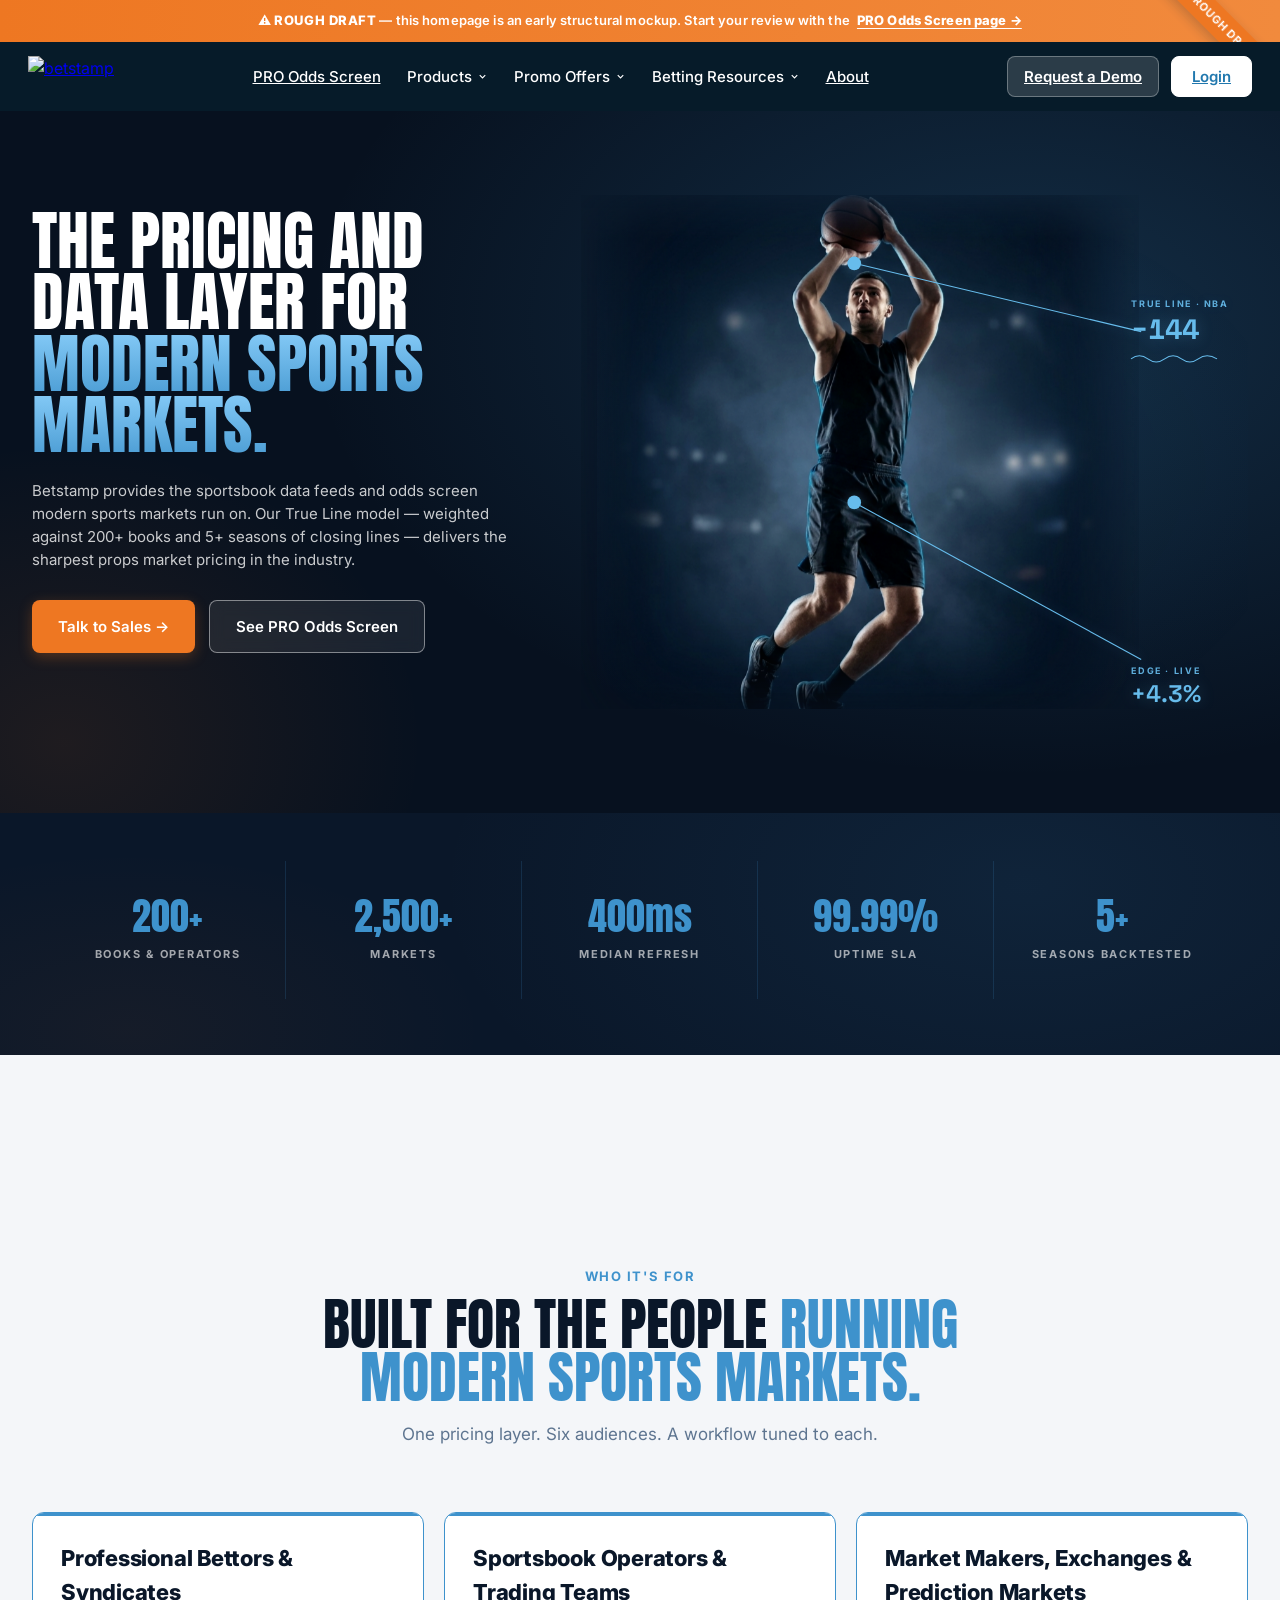
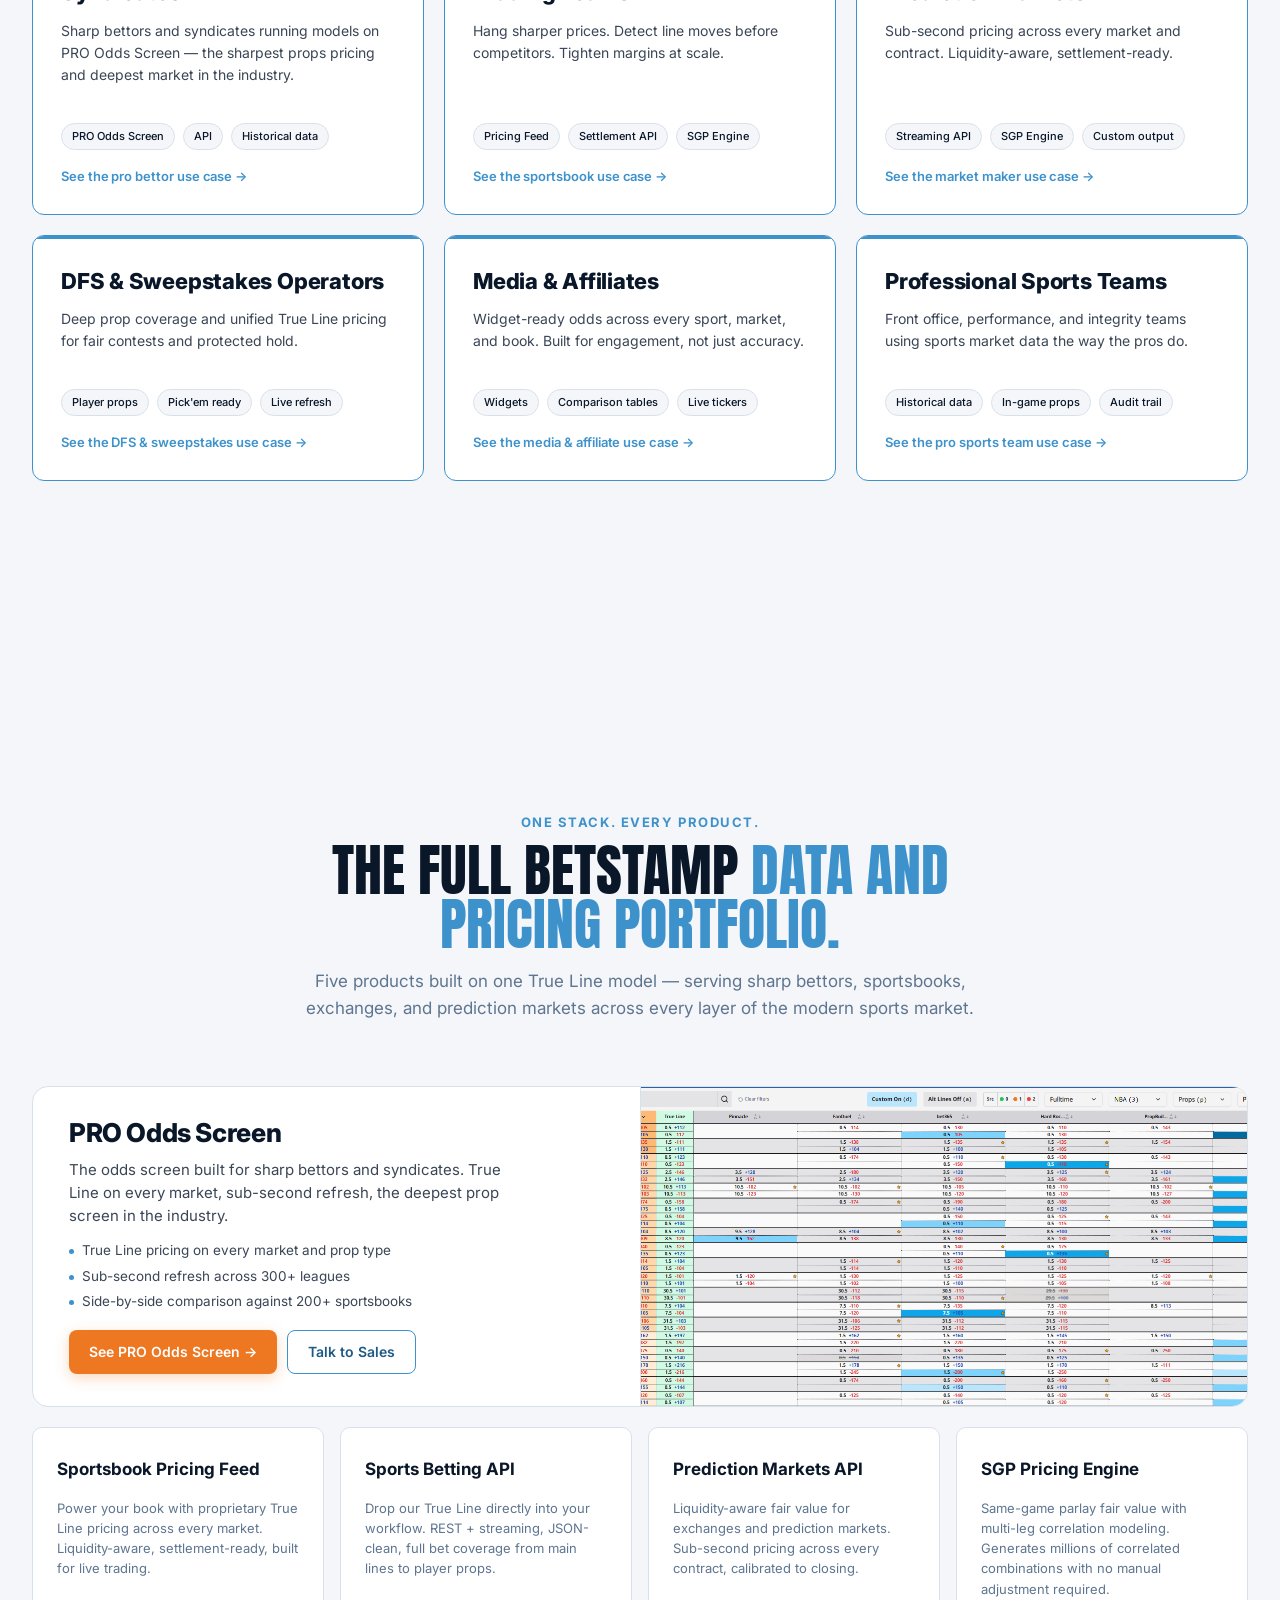
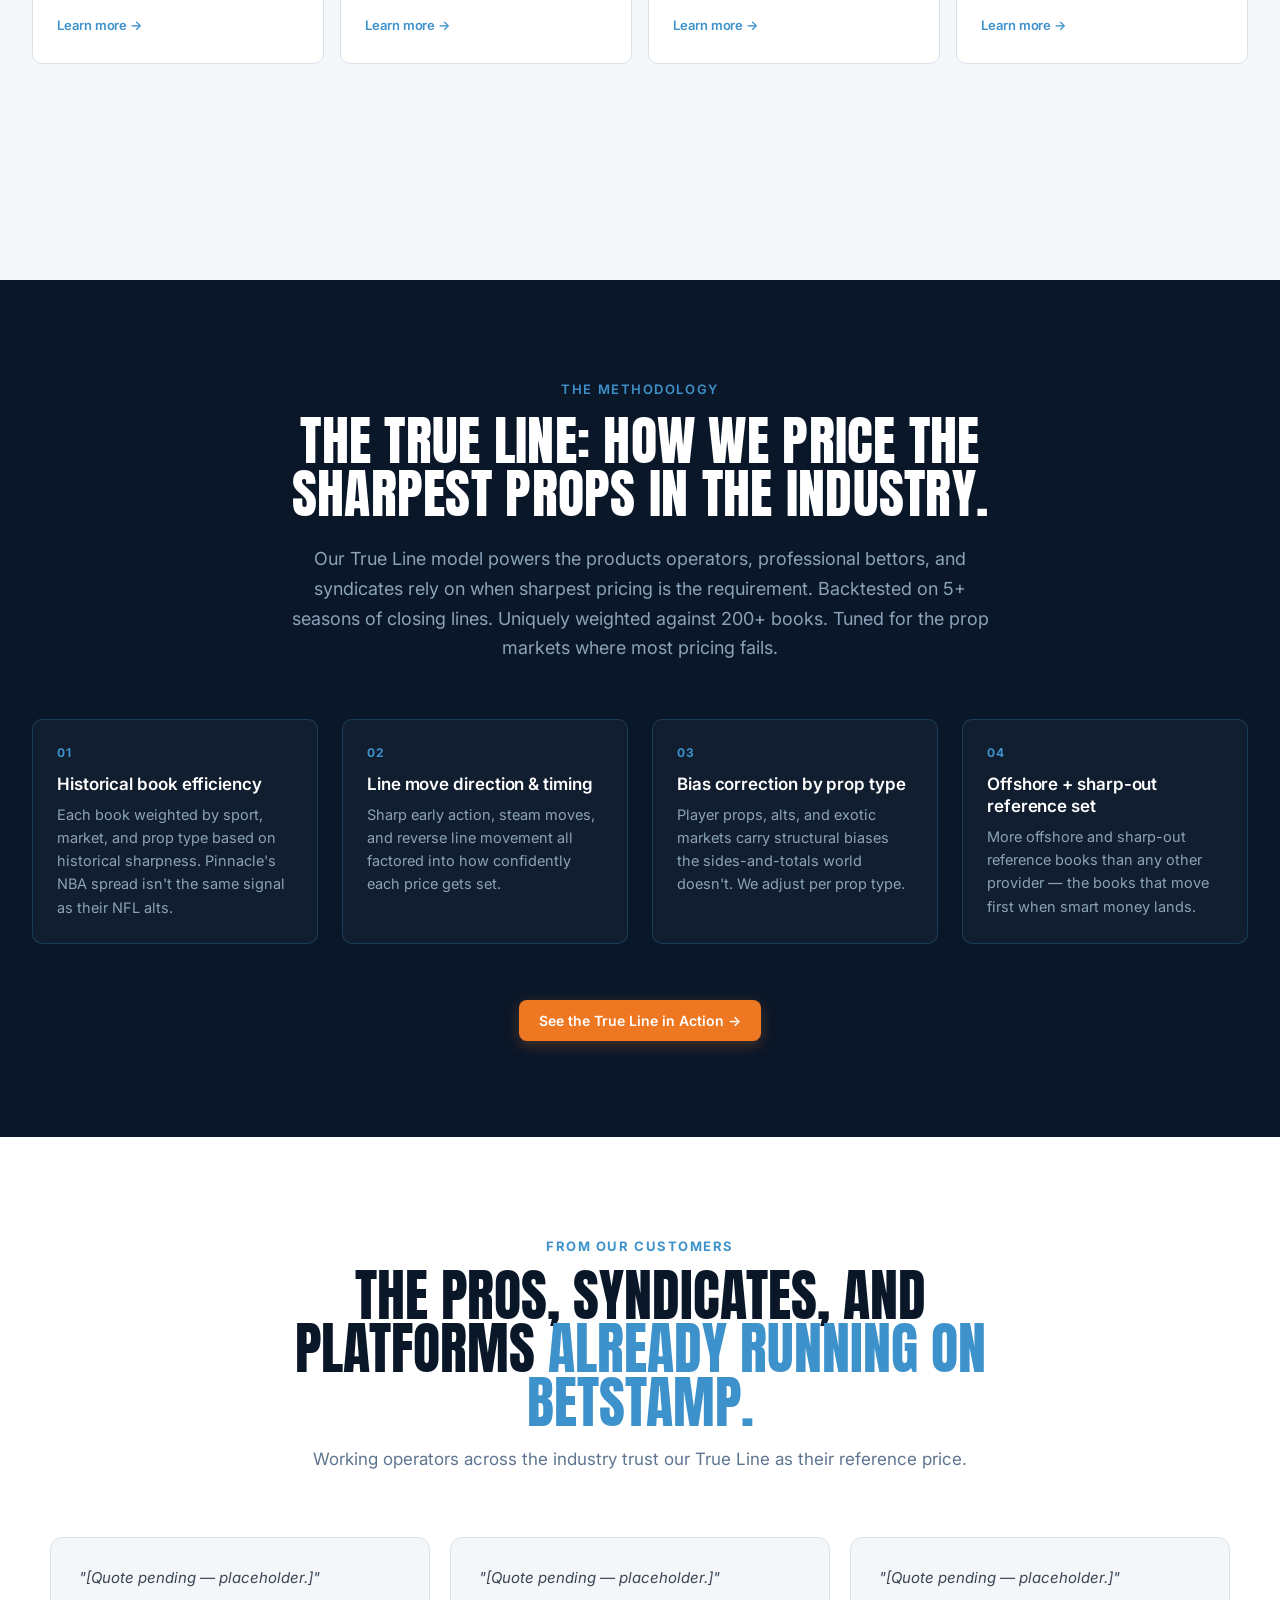
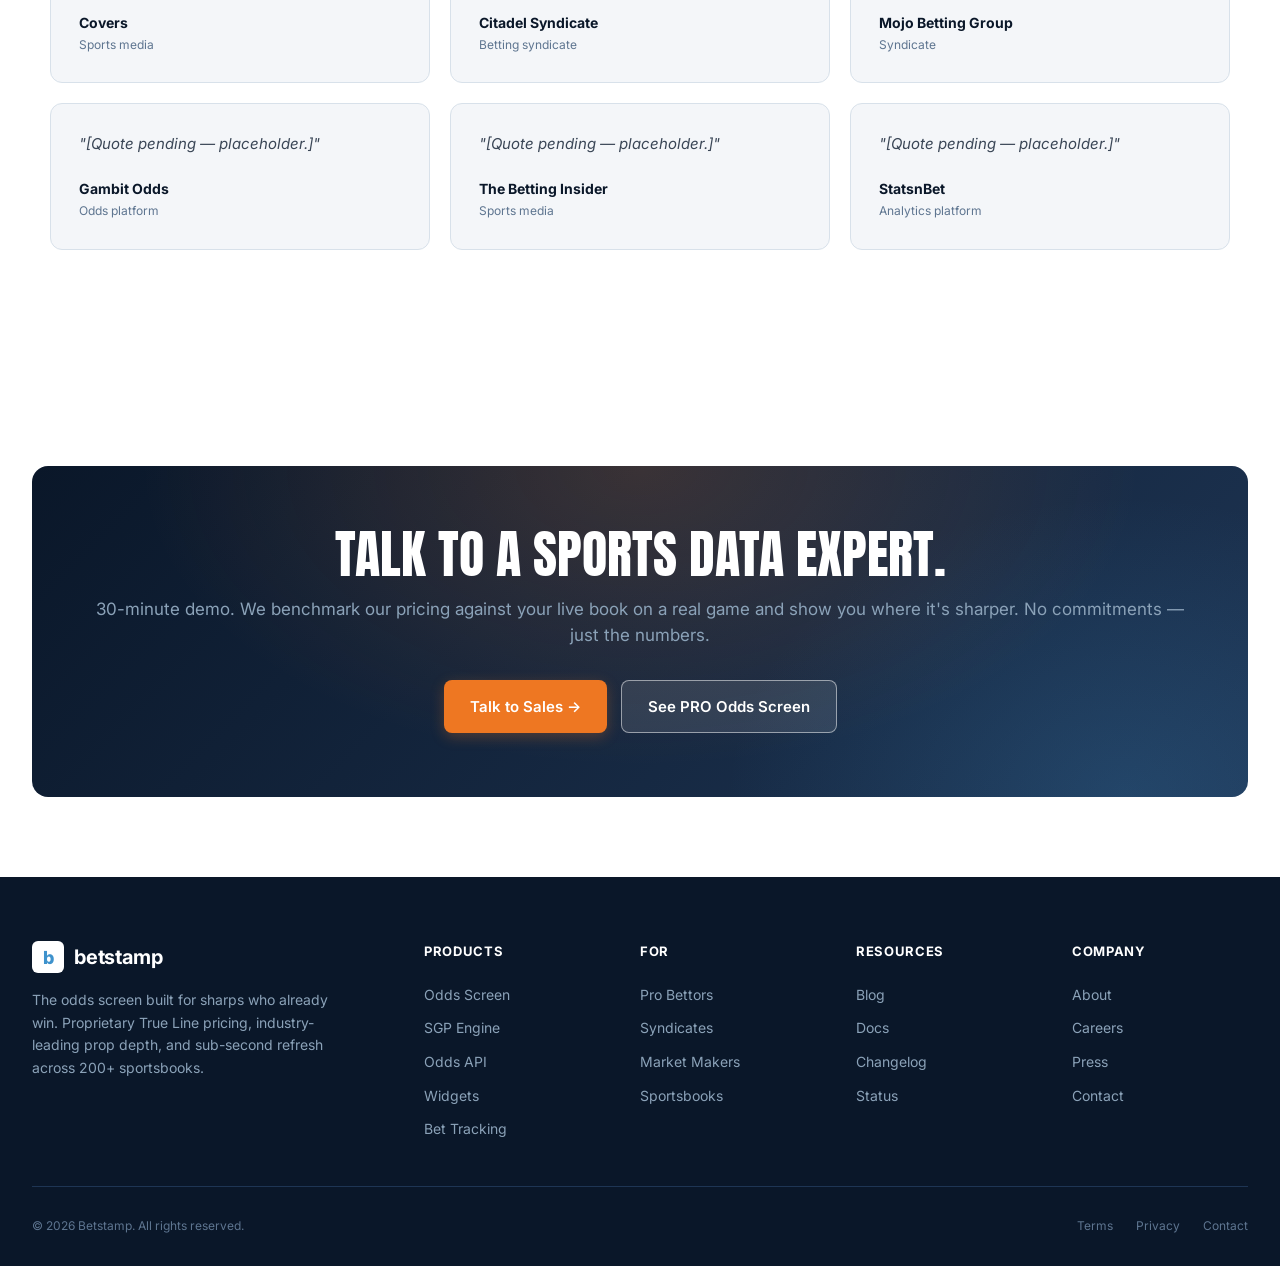
==== commit 65e82f7c: "Nav: Products beside PRO Odds Screen, Bet Tracking under Products, Betstamp PRO" ====
--- a/index.html
+++ b/index.html
@@ -2214,7 +2214,16 @@
     <a href="/" class="bnav-logo" aria-label="betstamp home"><img src="https://www.betstamp.com/betstamp_wordmark_white_trans-cropped.svg" alt="betstamp"></a>
     <div class="bnav-links">
       <a href="#" class="bnav-link">PRO Odds Screen</a>
-      <a href="#" class="bnav-link">Bet Tracking</a>
+      <div class="bnav-dd">
+        <button class="bnav-trigger" type="button">Products <svg width="11" height="11" viewBox="0 0 24 24" fill="none" stroke="currentColor" stroke-width="2.5"><path d="M6 9l6 6 6-6"/></svg></button>
+        <div class="bnav-menu">
+          <a href="/sportsbook-pricing-feed-v1">Sportsbook Pricing Feed</a>
+          <a href="/sgp-pricing-engine">SGP Pricing Engine</a>
+          <a href="/sports-betting-api">Sports Betting API</a>
+          <a href="/pro">Betstamp PRO</a>
+          <a href="#">Bet Tracking</a>
+        </div>
+      </div>
       <div class="bnav-dd">
         <button class="bnav-trigger" type="button">Promo Offers <svg width="11" height="11" viewBox="0 0 24 24" fill="none" stroke="currentColor" stroke-width="2.5"><path d="M6 9l6 6 6-6"/></svg></button>
         <div class="bnav-menu">
@@ -2240,15 +2249,6 @@
           <a href="#">Tools &amp; Calculators</a>
         </div>
       </div>
-      <div class="bnav-dd">
-        <button class="bnav-trigger" type="button">Products <svg width="11" height="11" viewBox="0 0 24 24" fill="none" stroke="currentColor" stroke-width="2.5"><path d="M6 9l6 6 6-6"/></svg></button>
-        <div class="bnav-menu">
-          <a href="/sportsbook-pricing-feed-v1">Sportsbook Pricing Feed</a>
-          <a href="/sgp-pricing-engine">SGP Pricing Engine</a>
-          <a href="/sports-betting-api">Sports Betting API</a>
-          <a href="/pro">Betstamp Pro</a>
-        </div>
-      </div>
       <a href="/about" class="bnav-link">About</a>
     </div>
     <div class="bnav-cta">
@@ -2262,7 +2262,9 @@
         <div class="bnav-drawer">
           <a href="/">Home</a>
           <a href="#">PRO Odds Screen</a>
-          <a href="#">Bet Tracking</a>
+          <details><summary>Products</summary><div>
+            <a href="/sportsbook-pricing-feed-v1">Sportsbook Pricing Feed</a><a href="/sgp-pricing-engine">SGP Pricing Engine</a><a href="/sports-betting-api">Sports Betting API</a><a href="/pro">Betstamp PRO</a><a href="#">Bet Tracking</a>
+          </div></details>
           <details><summary>Promo Offers</summary><div>
             <a href="#">Online Casinos</a><a href="#">Sweepstake Casinos</a><a href="#">Sportsbooks</a><a href="#">Daily Fantasy Sports (DFS)</a><a href="#">Sports Sweepstakes</a><a href="#">Prediction Markets</a>
           </div></details>
@@ -2271,9 +2273,6 @@
               <a href="#">NFL</a><a href="#">NCAAF</a><a href="#">NBA</a><a href="#">NCAAB</a><a href="#">MLB</a><a href="#">NHL</a><a href="#">Soccer</a><a href="#">UFC</a><a href="#">WNBA</a><a href="#">CFL</a><a href="#">ATP</a><a href="#">WTA</a>
             </div></details>
             <a href="#">Podcasts</a><a href="#">Blog</a><a href="#">Tools &amp; Calculators</a>
-          </div></details>
-          <details><summary>Products</summary><div>
-            <a href="/sportsbook-pricing-feed-v1">Sportsbook Pricing Feed</a><a href="/sgp-pricing-engine">SGP Pricing Engine</a><a href="/sports-betting-api">Sports Betting API</a><a href="/pro">Betstamp Pro</a>
           </div></details>
           <a href="/about">About</a>
           <a href="#" class="bnav-login">Login</a>
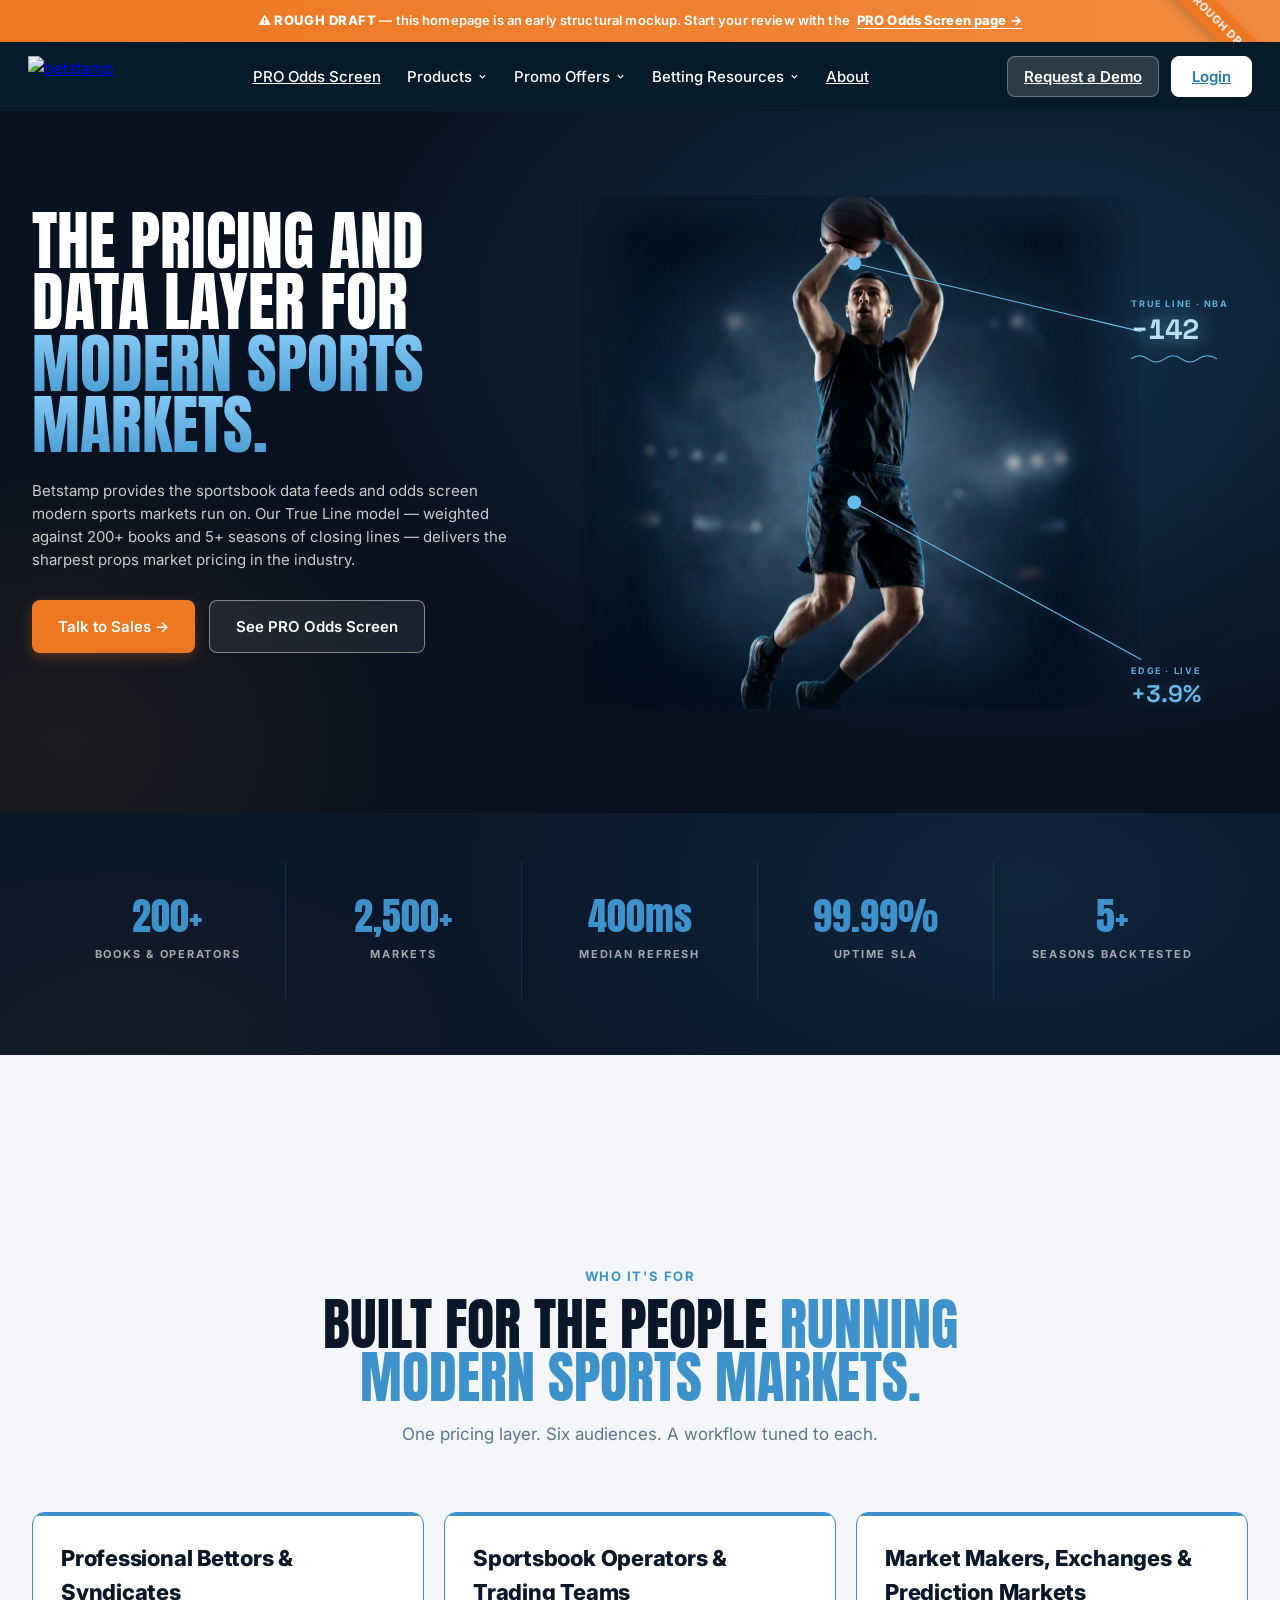
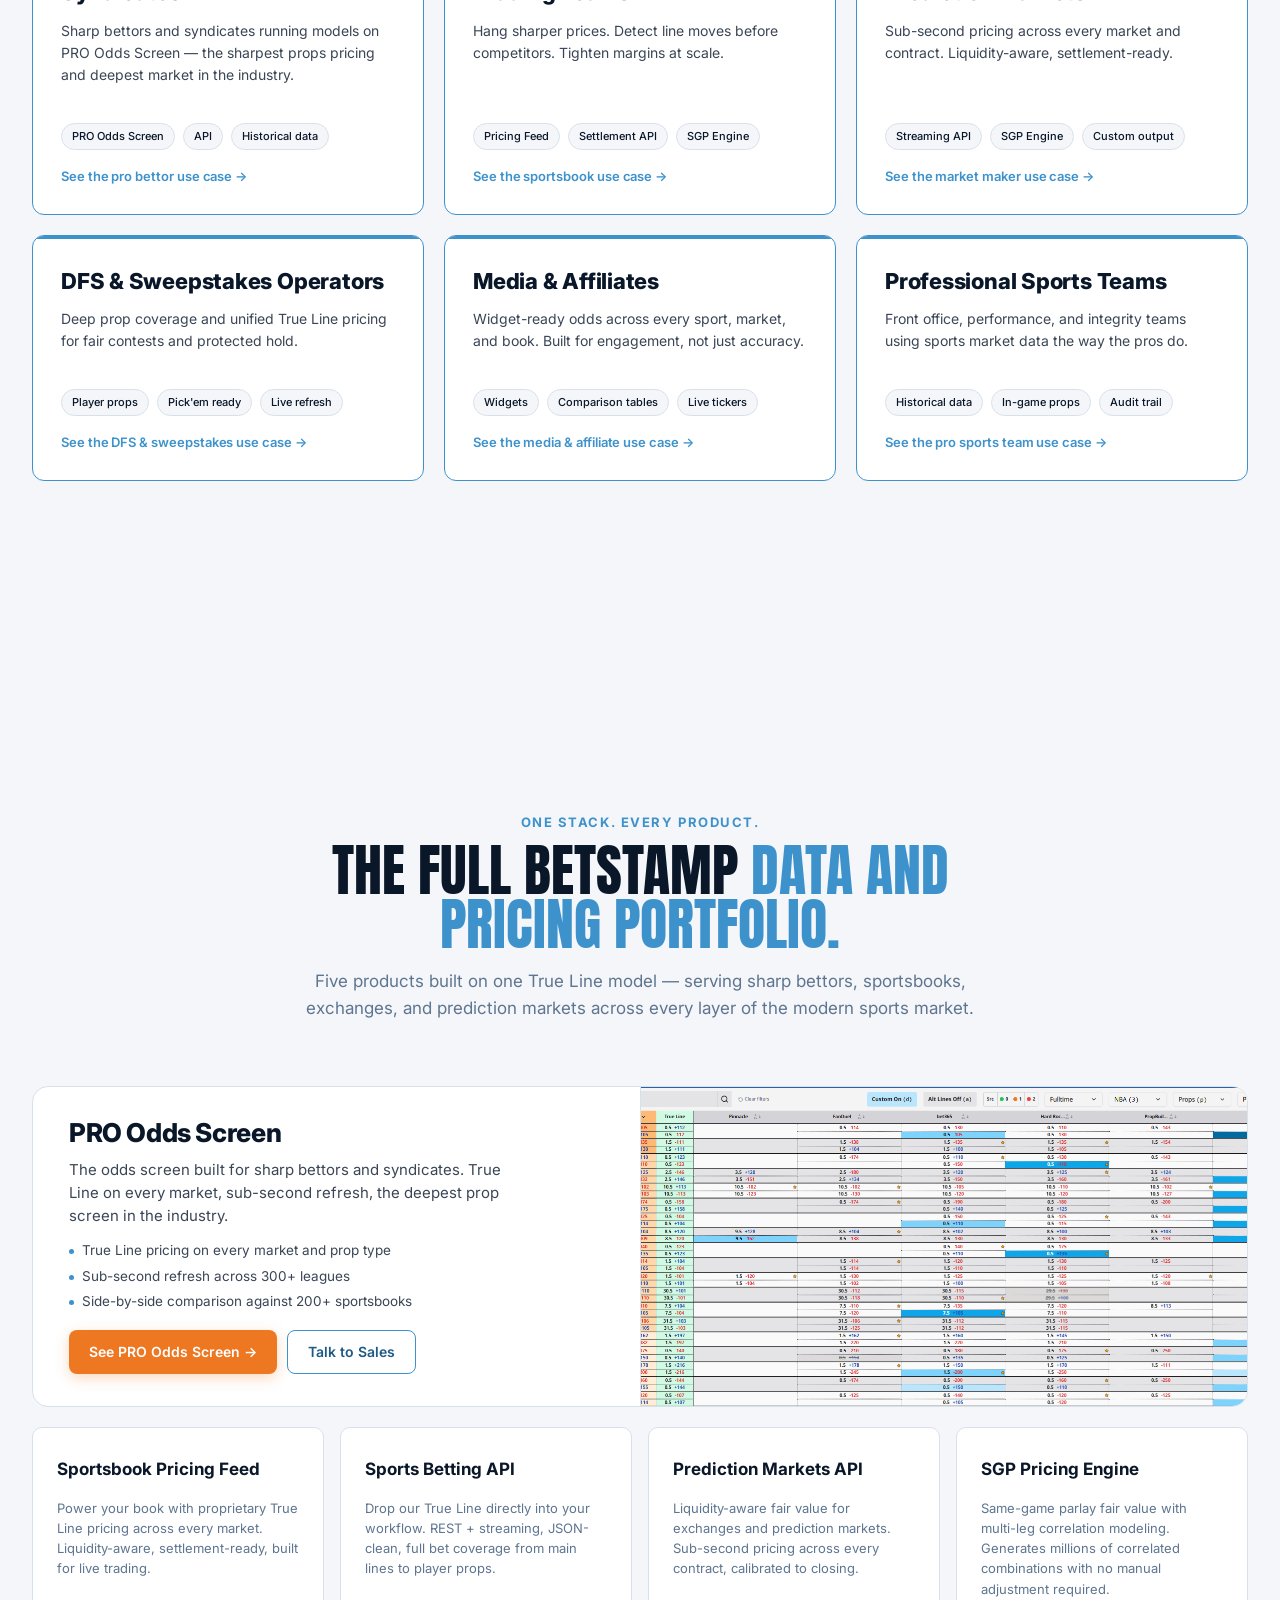
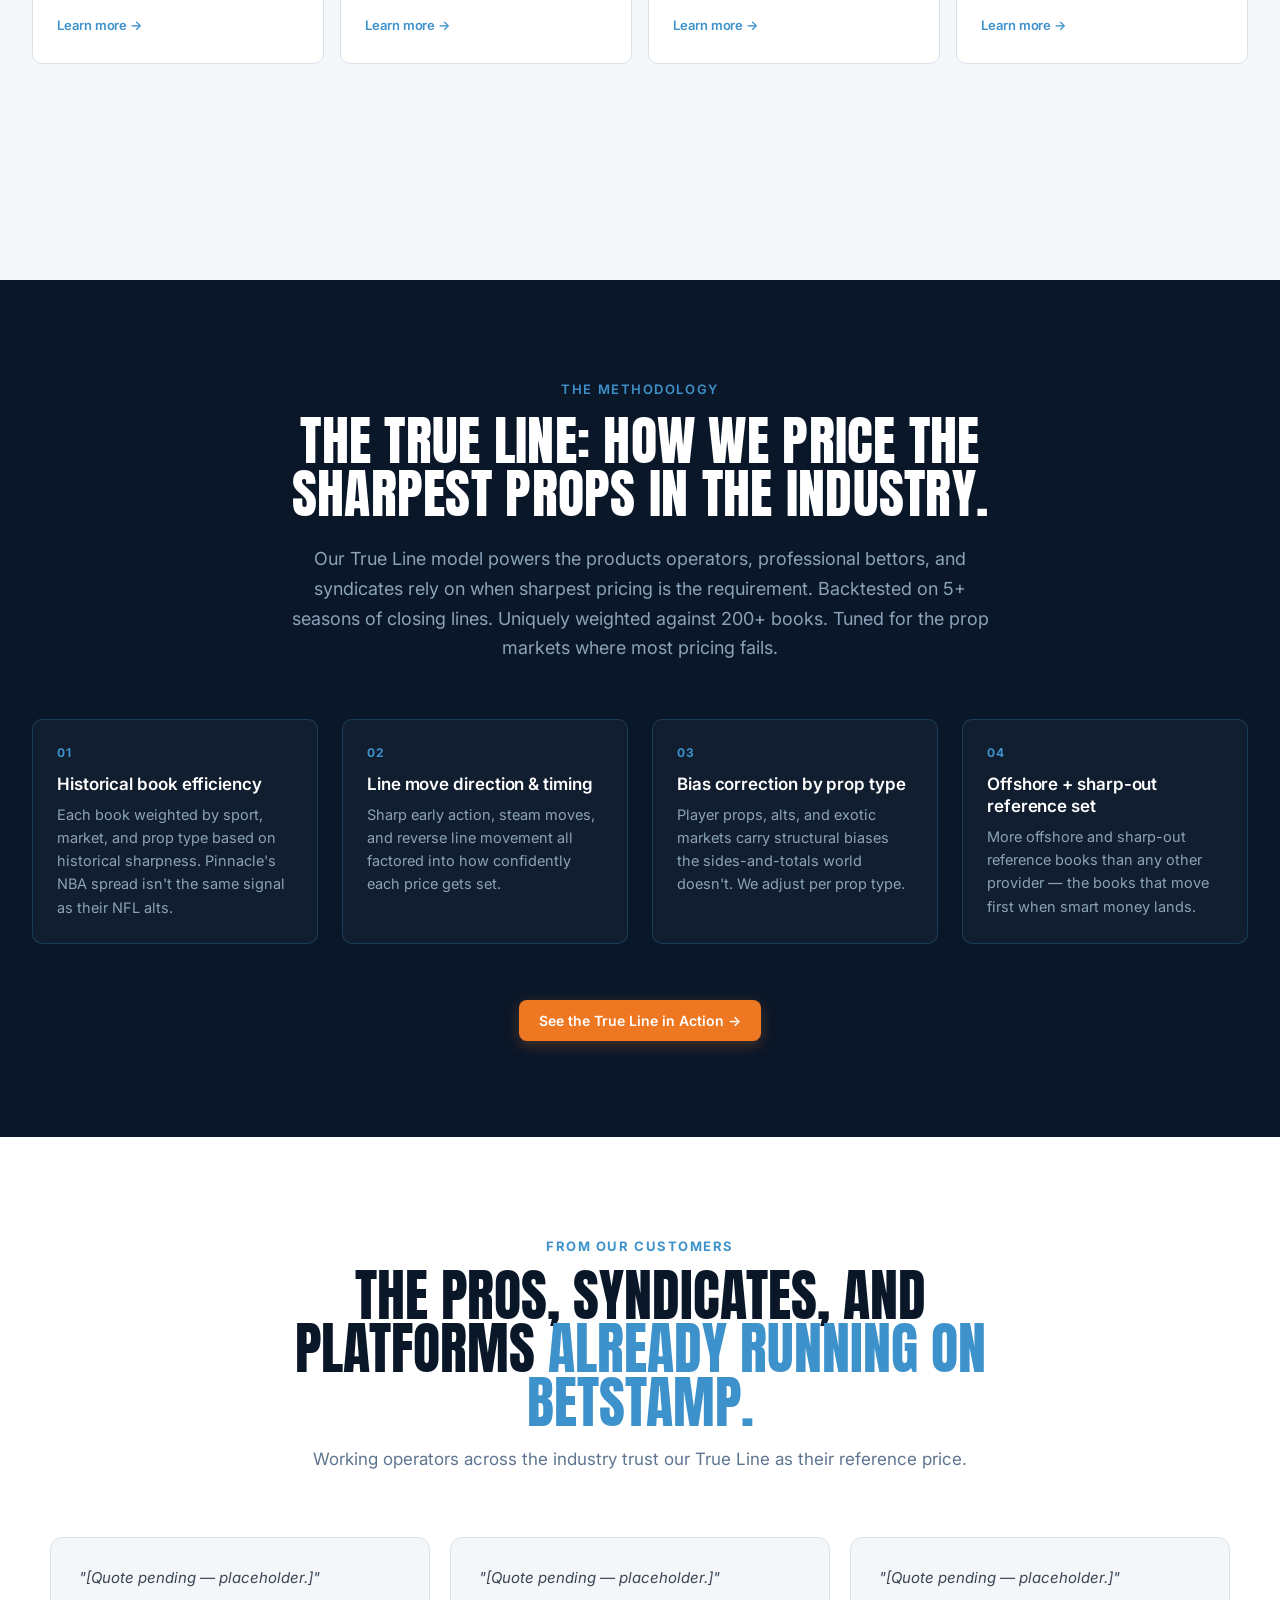
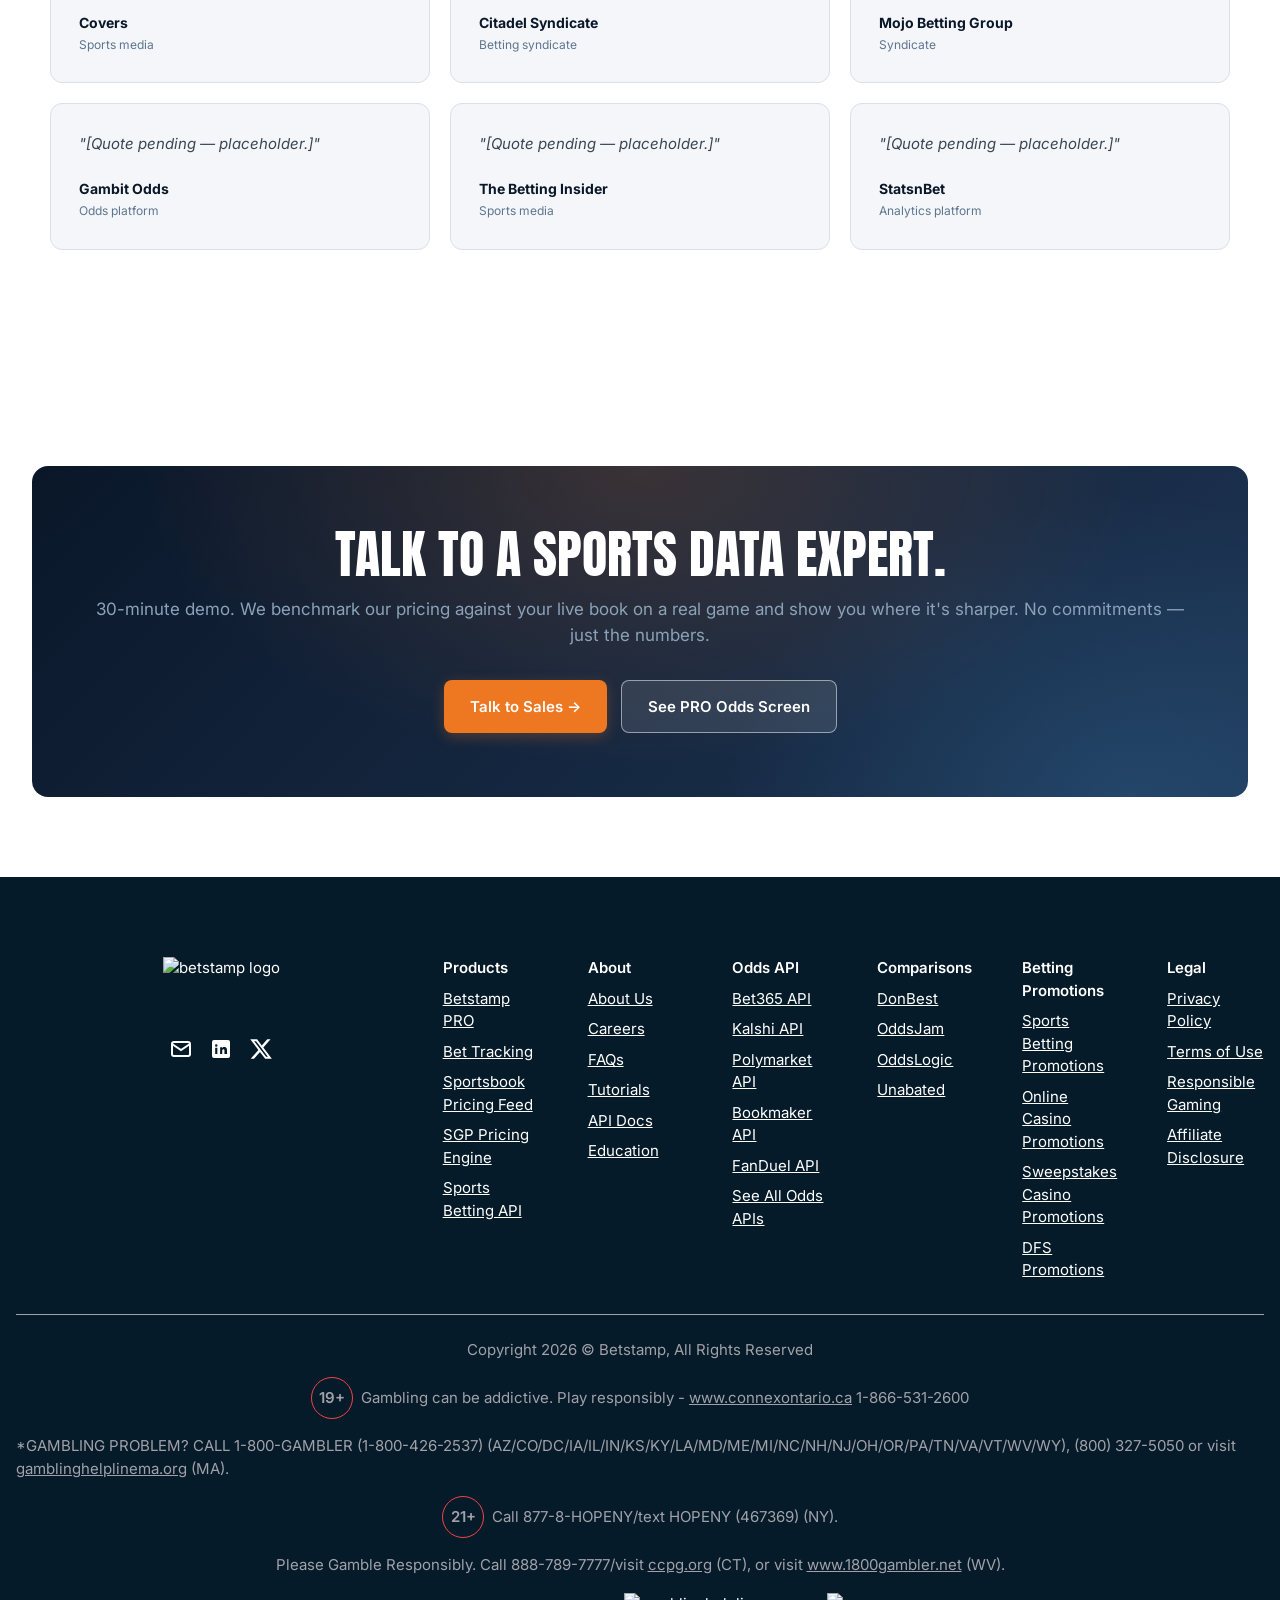
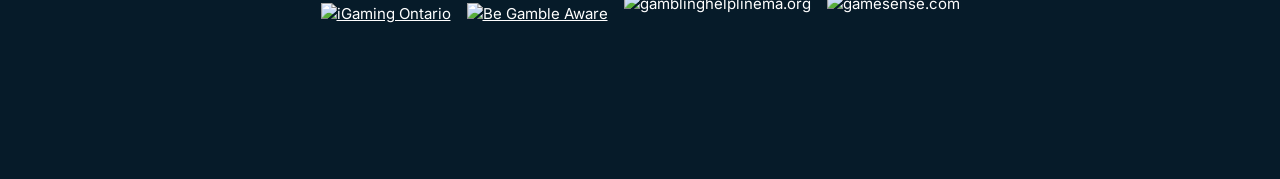
==== commit a17746d0: "Footer: replicate betstamp.com footer (columns, social, responsible-gaming, partner logos)" ====
--- a/index.html
+++ b/index.html
@@ -2197,7 +2197,40 @@
     .bnav-mob { display: flex; align-items: center; gap: 14px; }
   }
 
-  </style>
+    /* ===== betstamp.com replica footer ===== */
+  .bft { background: #061B29; color: #fff; width: 100%; padding: 40px 16px 144px; font-family: 'Inter', sans-serif; font-size: 15px; line-height: 1.5; }
+  .bft a { color: inherit; }
+  .bft-inner { max-width: 1536px; margin: 0 auto; }
+  .bft-top { display: flex; flex-direction: column; gap: 16px; }
+  .bft-cols { display: grid; grid-template-columns: repeat(2, 1fr); gap: 24px 32px; }
+  .bft-col { display: flex; flex-direction: column; gap: 8px; }
+  .bft-h { font-weight: 600; }
+  .bft-col a { color: #fff; transition: color .15s; }
+  .bft-col a:hover { color: #40a0db; text-decoration: underline; }
+  .bft-brand { display: flex; flex-direction: column; align-items: center; gap: 16px; padding-top: 24px; }
+  .bft-wordmark { height: 64px; width: auto; display: block; }
+  .bft-social { display: flex; flex-direction: row; align-items: center; gap: 16px; }
+  .bft-social a { color: #fff; transition: color .15s; }
+  .bft-social a:hover { color: #40a0db; }
+  .bft-social svg { height: 24px; width: 24px; display: block; }
+  .bft-copy { margin-top: 32px; border-top: 1px solid #a1a1aa; text-align: center; color: #a1a1aa; padding-top: 24px; }
+  .bft-rg { display: flex; flex-direction: row; align-items: center; justify-content: center; gap: 8px; padding-top: 16px; color: #a1a1aa; }
+  .bft-rg-block { align-items: flex-start; }
+  .bft-badge { flex: 0 0 42px; width: 42px; height: 42px; border: 1px solid #ef4444; border-radius: 9999px; font-weight: 600; display: flex; align-items: center; justify-content: center; }
+  .bft-link-sky { color: #7dd3fc; }
+  .bft-logos { display: flex; flex-direction: column; align-items: center; gap: 16px; padding-top: 16px; }
+  @media (min-width: 768px) {
+    .bft { padding: 80px 16px 144px; }
+    .bft-cols { grid-template-columns: repeat(3, 1fr); gap: 32px; }
+    .bft-logos { flex-direction: row; justify-content: center; }
+  }
+  @media (min-width: 1024px) {
+    .bft-top { flex-direction: row-reverse; }
+    .bft-cols { display: flex; flex-direction: row; gap: 48px; flex: 2; }
+    .bft-col { flex: 1; }
+    .bft-brand { flex: 1; padding-top: 0; }
+  }
+</style>
 </head>
 <body>
 <div class="draft-banner">
@@ -2742,53 +2775,90 @@
 
 
 <!-- ==================== FOOTER (dark editorial moment) ==================== -->
-<footer>
-  <div class="container">
-    <div class="footer-grid">
-      <div class="footer-brand">
-        <a href="/" class="logo">
-          <div class="logo-mark">b</div>
-          <span>betstamp</span>
-        </a>
-        <p>The odds screen built for sharps who already win. Proprietary True Line pricing, industry-leading prop depth, and sub-second refresh across 200+ sportsbooks.</p>
+<!-- ==================== FOOTER (betstamp.com replica) ==================== -->
+<footer class="bft">
+  <div class="bft-inner">
+    <div class="bft-top">
+      <div class="bft-cols">
+        <div class="bft-col">
+          <span class="bft-h">Products</span>
+          <a href="/pro">Betstamp PRO</a>
+          <a href="#">Bet Tracking</a>
+          <a href="/sportsbook-pricing-feed-v1">Sportsbook Pricing Feed</a>
+          <a href="/sgp-pricing-engine">SGP Pricing Engine</a>
+          <a href="/sports-betting-api">Sports Betting API</a>
+        </div>
+        <div class="bft-col">
+          <span class="bft-h">About</span>
+          <a href="/about">About Us</a>
+          <a href="#">Careers</a>
+          <a href="#">FAQs</a>
+          <a href="#">Tutorials</a>
+          <a href="#">API Docs</a>
+          <a href="#">Education</a>
+        </div>
+        <div class="bft-col">
+          <span class="bft-h">Odds API</span>
+          <a href="#">Bet365 API</a>
+          <a href="#">Kalshi API</a>
+          <a href="#">Polymarket API</a>
+          <a href="#">Bookmaker API</a>
+          <a href="#">FanDuel API</a>
+          <a href="#">See All Odds APIs</a>
+        </div>
+        <div class="bft-col">
+          <span class="bft-h">Comparisons</span>
+          <a href="#">DonBest</a>
+          <a href="#">OddsJam</a>
+          <a href="#">OddsLogic</a>
+          <a href="#">Unabated</a>
+        </div>
+        <div class="bft-col">
+          <span class="bft-h">Betting Promotions</span>
+          <a href="#">Sports Betting Promotions</a>
+          <a href="#">Online Casino Promotions</a>
+          <a href="#">Sweepstakes Casino Promotions</a>
+          <a href="#">DFS Promotions</a>
+        </div>
+        <div class="bft-col">
+          <span class="bft-h">Legal</span>
+          <a href="#">Privacy Policy</a>
+          <a href="#">Terms of Use</a>
+          <a href="#">Responsible Gaming</a>
+          <a href="#">Affiliate Disclosure</a>
+        </div>
       </div>
-      <div class="footer-col">
-        <h4>Products</h4>
-        <a href="#">Odds Screen</a>
-        <a href="#">SGP Engine</a>
-        <a href="#">Odds API</a>
-        <a href="#">Widgets</a>
-        <a href="#">Bet Tracking</a>
-      </div>
-      <div class="footer-col">
-        <h4>For</h4>
-        <a href="#">Pro Bettors</a>
-        <a href="#">Syndicates</a>
-        <a href="#">Market Makers</a>
-        <a href="#">Sportsbooks</a>
-      </div>
-      <div class="footer-col">
-        <h4>Resources</h4>
-        <a href="#">Blog</a>
-        <a href="#">Docs</a>
-        <a href="#">Changelog</a>
-        <a href="#">Status</a>
-      </div>
-      <div class="footer-col">
-        <h4>Company</h4>
-        <a href="#">About</a>
-        <a href="#">Careers</a>
-        <a href="#">Press</a>
-        <a href="#">Contact</a>
+      <div class="bft-brand">
+        <img class="bft-wordmark" src="https://www.betstamp.com/betstamp_wordmark_white_trans-cropped.svg" alt="betstamp logo">
+        <div class="bft-social">
+          <a href="mailto:sales@betstamppro.com" aria-label="Email sales@betstamppro.com"><svg viewBox="0 0 24 24" fill="none" stroke="currentColor" stroke-width="2"><rect x="3" y="5" width="18" height="14" rx="2"/><path d="m3 7 9 6 9-6"/></svg></a>
+          <a href="https://www.linkedin.com/company/betstamp" target="_blank" rel="noopener noreferrer" aria-label="betstamp on LinkedIn"><svg viewBox="0 0 24 24" fill="currentColor"><path d="M19 3a2 2 0 0 1 2 2v14a2 2 0 0 1-2 2H5a2 2 0 0 1-2-2V5a2 2 0 0 1 2-2h14zM8.34 17V10.66H6.2V17h2.14zM7.27 9.67a1.24 1.24 0 1 0 0-2.48 1.24 1.24 0 0 0 0 2.48zM18 17v-3.6c0-1.93-.41-3.41-2.67-3.41-1.09 0-1.82.6-2.12 1.16h-.03v-.98H11.1V17h2.14v-3.13c0-.83.16-1.63 1.18-1.63 1.01 0 1.02.94 1.02 1.68V17H18z"/></svg></a>
+          <a href="https://x.com/betstamp" target="_blank" rel="noopener noreferrer" aria-label="betstamp on X"><svg viewBox="0 0 24 24" fill="currentColor"><path d="M18.244 2.25h3.308l-7.227 8.26 8.502 11.24H16.17l-5.214-6.817L4.99 21.75H1.68l7.73-8.835L1.254 2.25H8.08l4.713 6.231zm-1.161 17.52h1.833L7.084 4.126H5.117z"/></svg></a>
+        </div>
       </div>
     </div>
-    <div class="footer-bottom">
-      <span>© 2026 Betstamp. All rights reserved.</span>
-      <div>
-        <a href="#">Terms</a>
-        <a href="#">Privacy</a>
-        <a href="#">Contact</a>
-      </div>
+
+    <div class="bft-copy">Copyright 2026 &copy; Betstamp, All Rights Reserved</div>
+
+    <div class="bft-rg">
+      <div class="bft-badge">19+</div>
+      <div>Gambling can be addictive. Play responsibly - <a href="https://www.connexontario.ca/" class="bft-link-sky">www.connexontario.ca</a> 1-866-531-2600</div>
+    </div>
+    <div class="bft-rg bft-rg-block">
+      <p>*GAMBLING PROBLEM? CALL 1-800-GAMBLER (1-800-426-2537) (AZ/CO/DC/IA/IL/IN/KS/KY/LA/MD/ME/MI/NC/NH/NJ/OH/OR/PA/TN/VA/VT/WV/WY), (800) 327-5050 or visit <a class="bft-link-sky" href="https://gamblinghelplinema.org" target="_blank" rel="noopener noreferrer">gamblinghelplinema.org</a> (MA). </p>
+    </div>
+    <div class="bft-rg">
+      <div class="bft-badge">21+</div>
+      <p>Call 877-8-HOPENY/text HOPENY (467369) (NY).</p>
+    </div>
+    <div class="bft-rg">
+      <p style="text-align:center">Please Gamble Responsibly. Call 888-789-7777/visit <a class="bft-link-sky" href="https://ccpg.org" target="_blank" rel="noopener noreferrer">ccpg.org</a> (CT), or visit <a class="bft-link-sky" href="https://www.1800gambler.net" target="_blank" rel="noopener noreferrer">www.1800gambler.net</a> (WV).</p>
+    </div>
+    <div class="bft-logos">
+      <a href="https://www.igamingontario.ca" target="_blank" rel="noopener noreferrer"><img src="https://www.betstamp.com/igaming.svg" alt="iGaming Ontario" style="width:128px"></a>
+      <a href="https://www.gambleaware.org" target="_blank" rel="noopener noreferrer"><img src="https://www.betstamp.com/begambleaware.png" alt="Be Gamble Aware" style="width:188px"></a>
+      <img src="https://www.betstamp.com/mahelp.png" alt="gamblinghelplinema.org" style="height:42px">
+      <img src="https://www.betstamp.com/gamesense.png" alt="gamesense.com" style="height:42px">
     </div>
   </div>
 </footer>
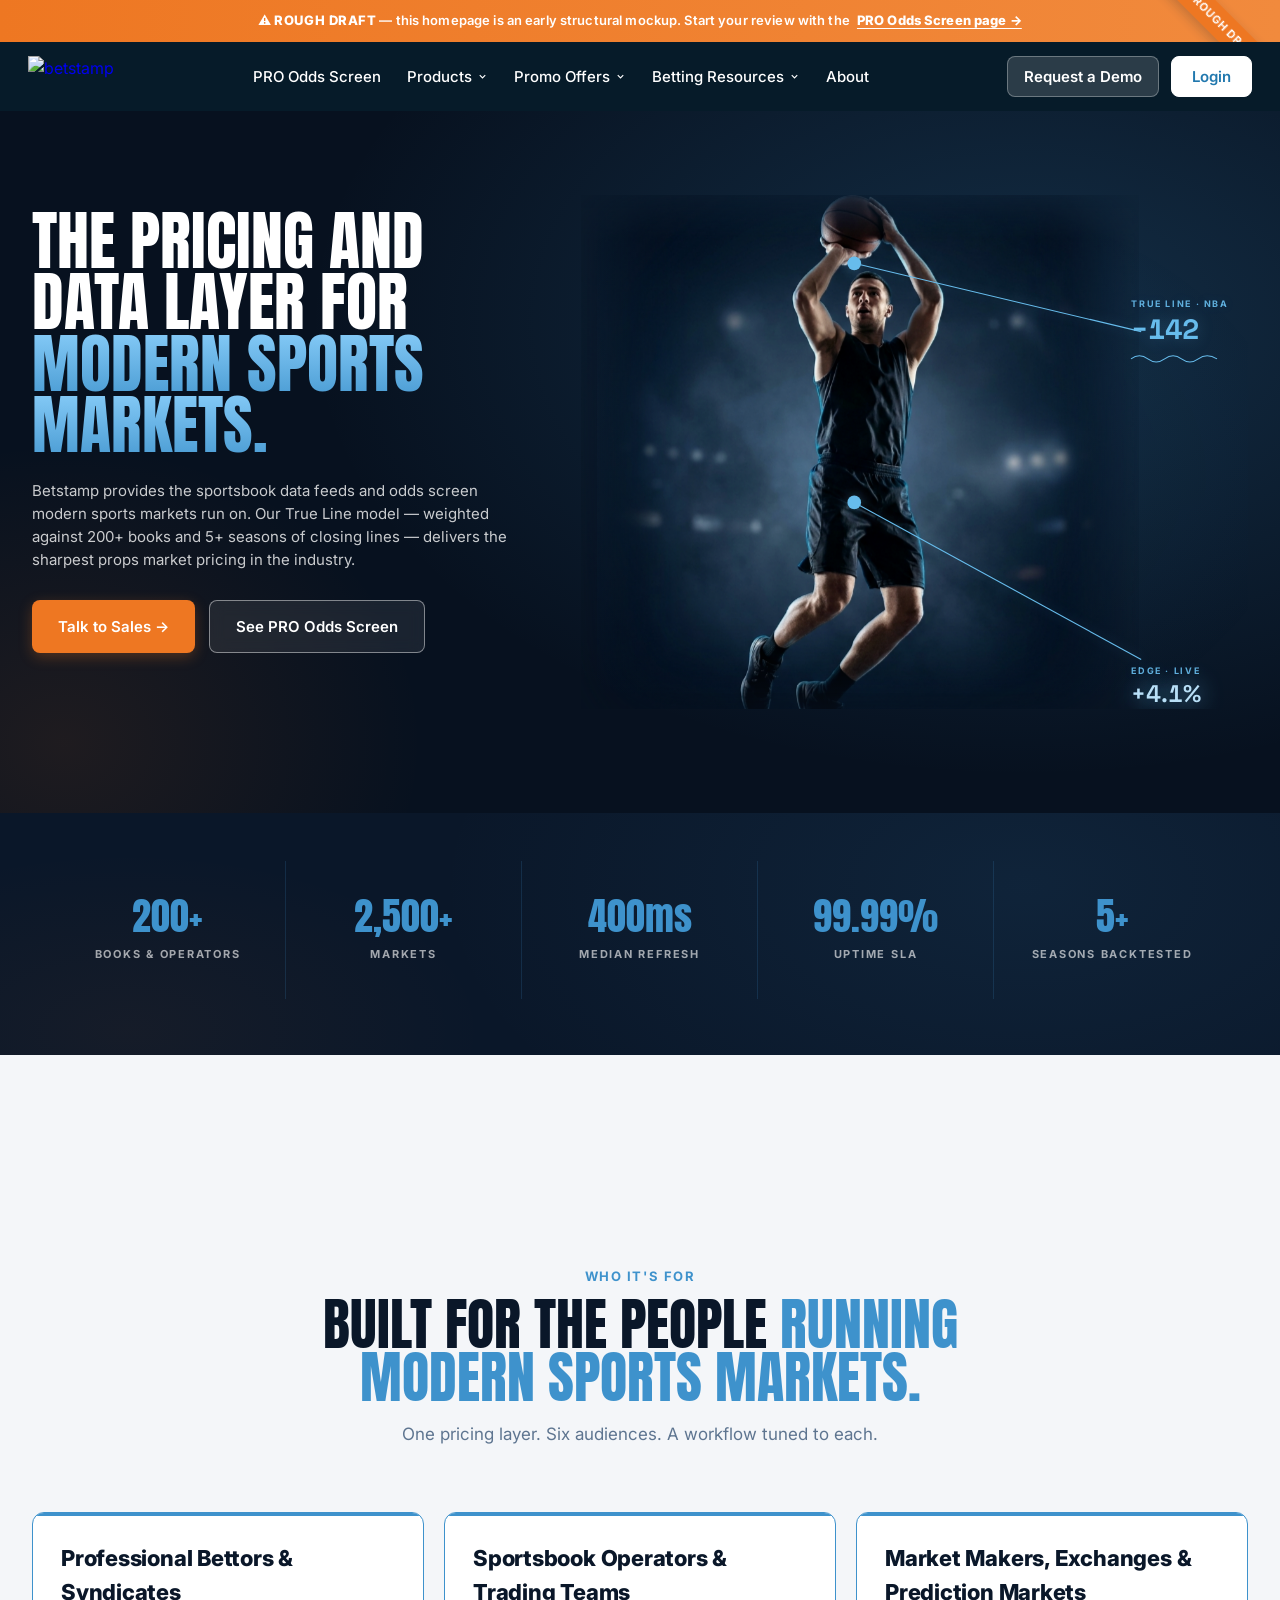
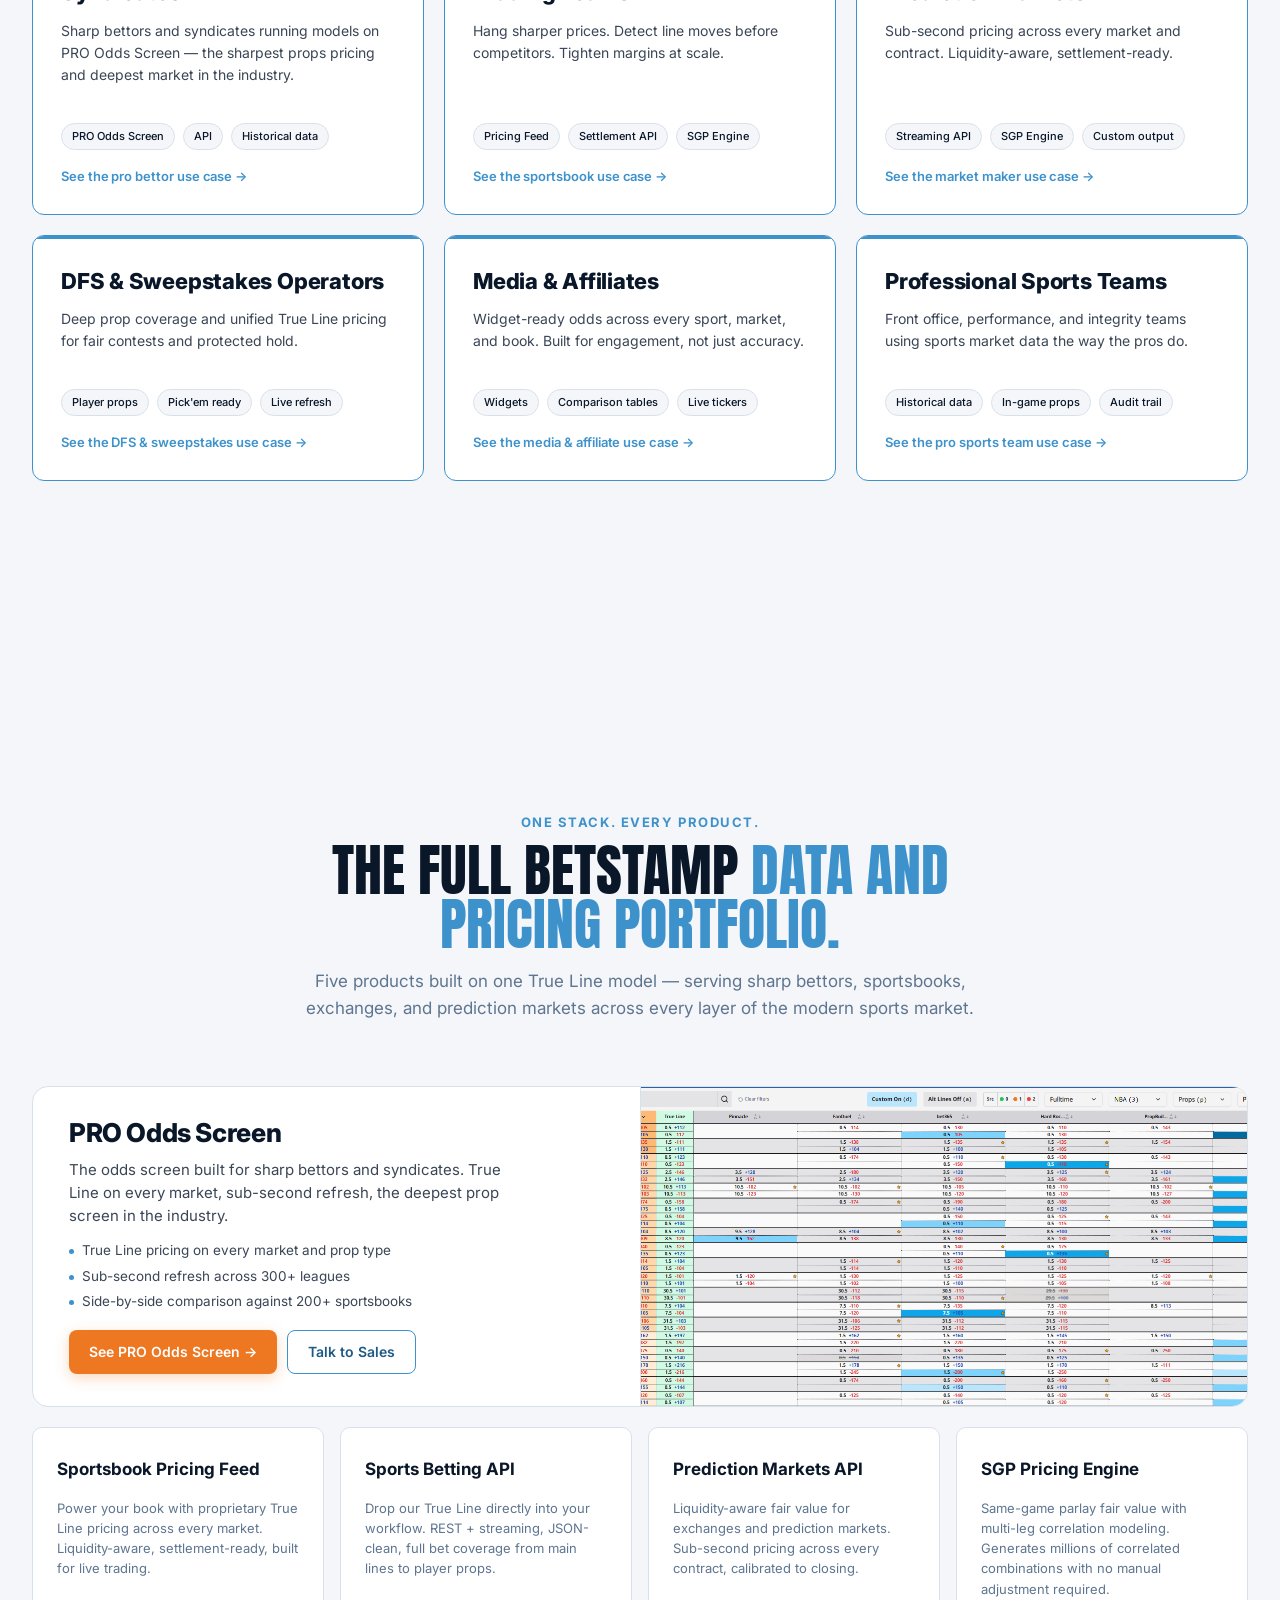
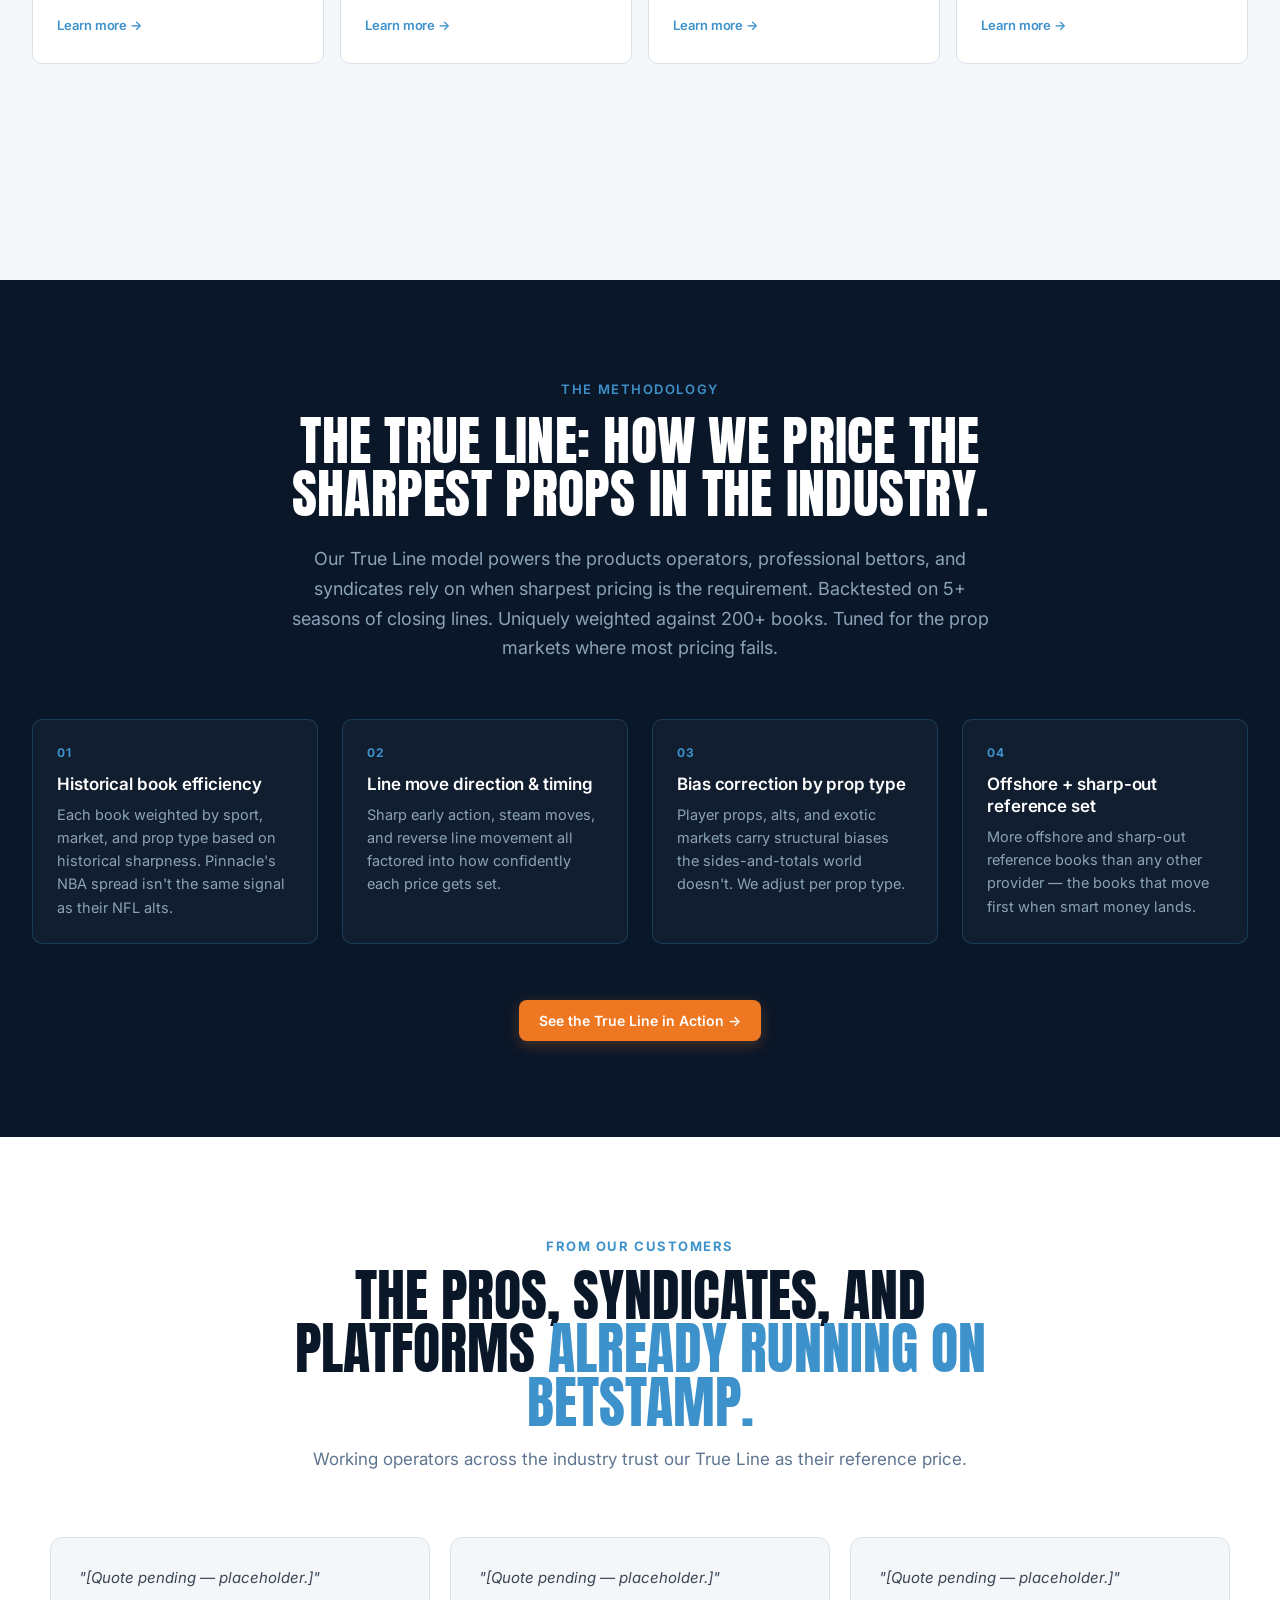
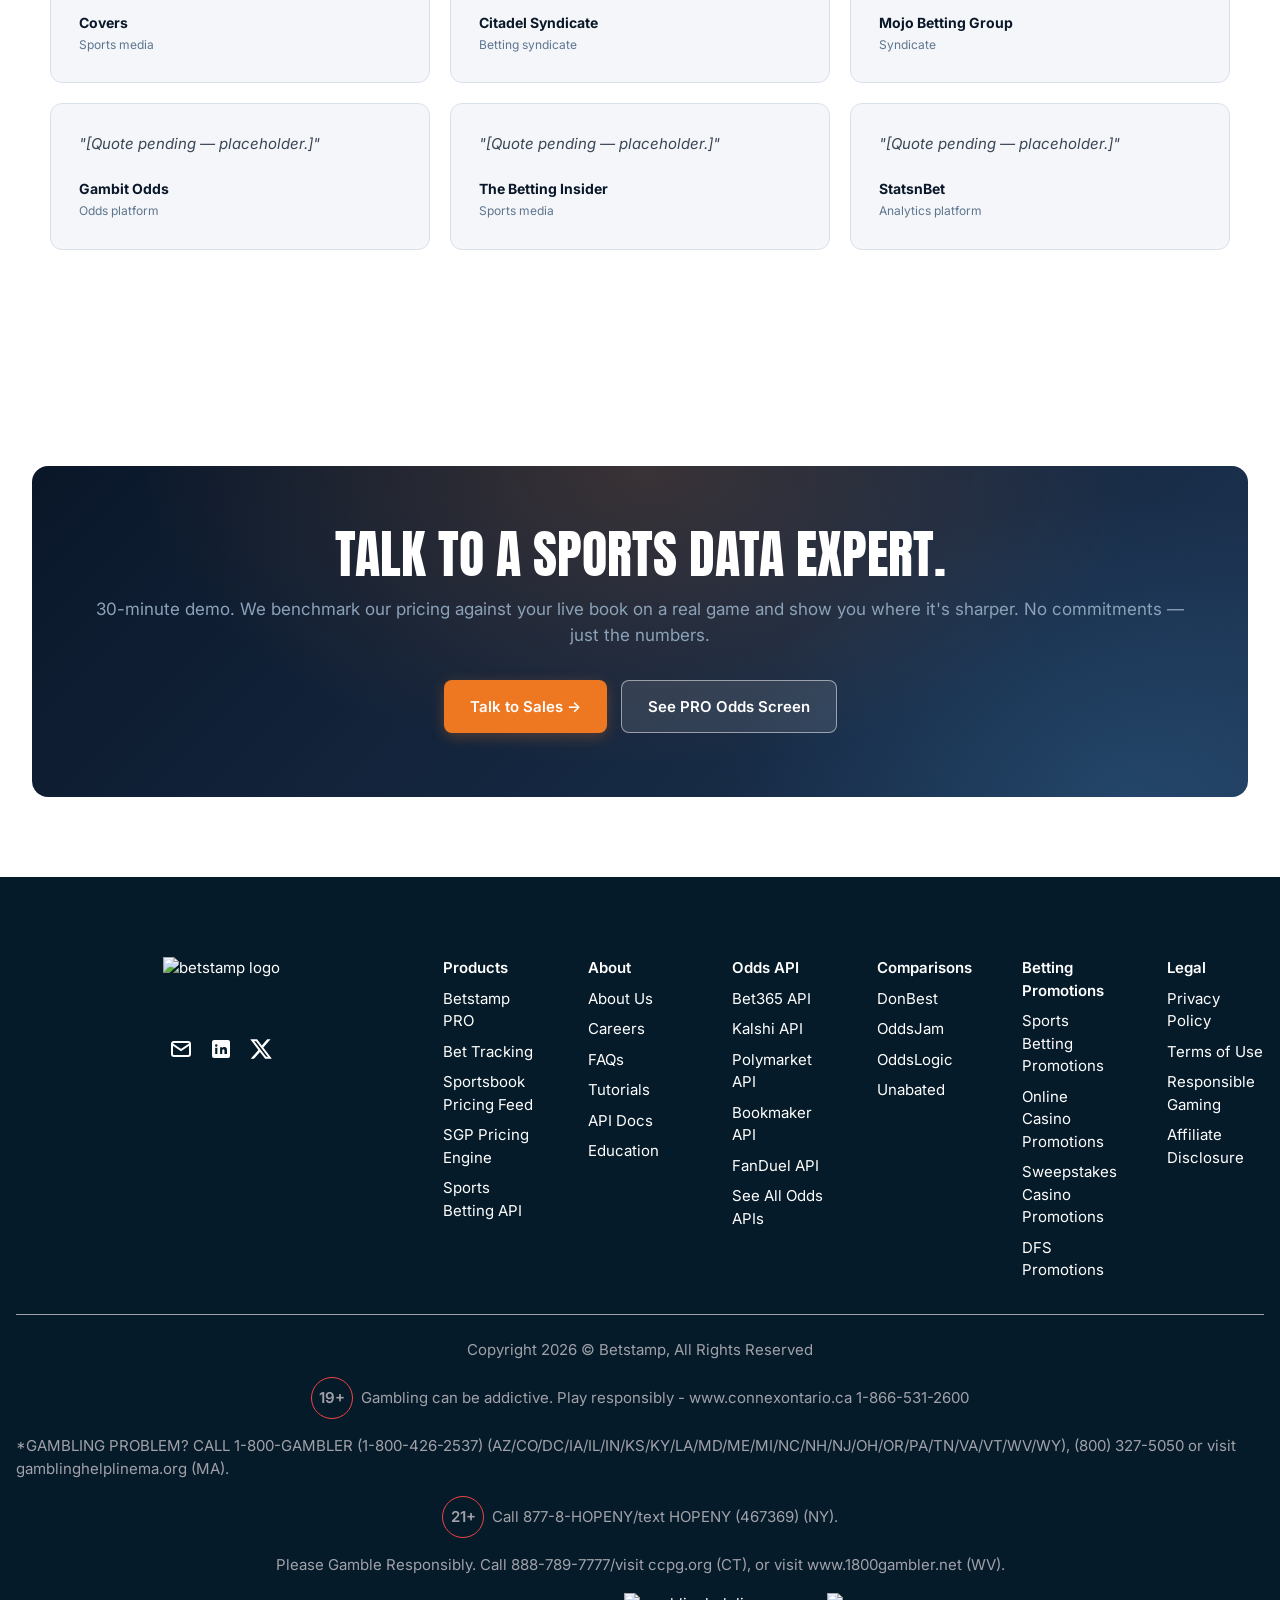
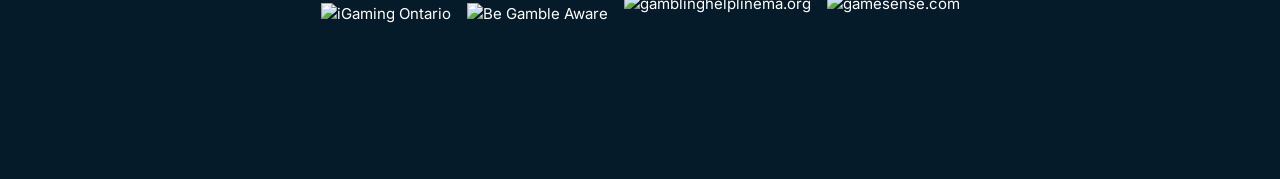
==== commit 35a75d43: "Nav/Footer: remove default underline on links (no global reset on these pages)" ====
--- a/index.html
+++ b/index.html
@@ -2230,6 +2230,8 @@
     .bft-col { flex: 1; }
     .bft-brand { flex: 1; padding-top: 0; }
   }
+  .bnav a { text-decoration: none; }
+  .bft a { text-decoration: none; }
 </style>
 </head>
 <body>
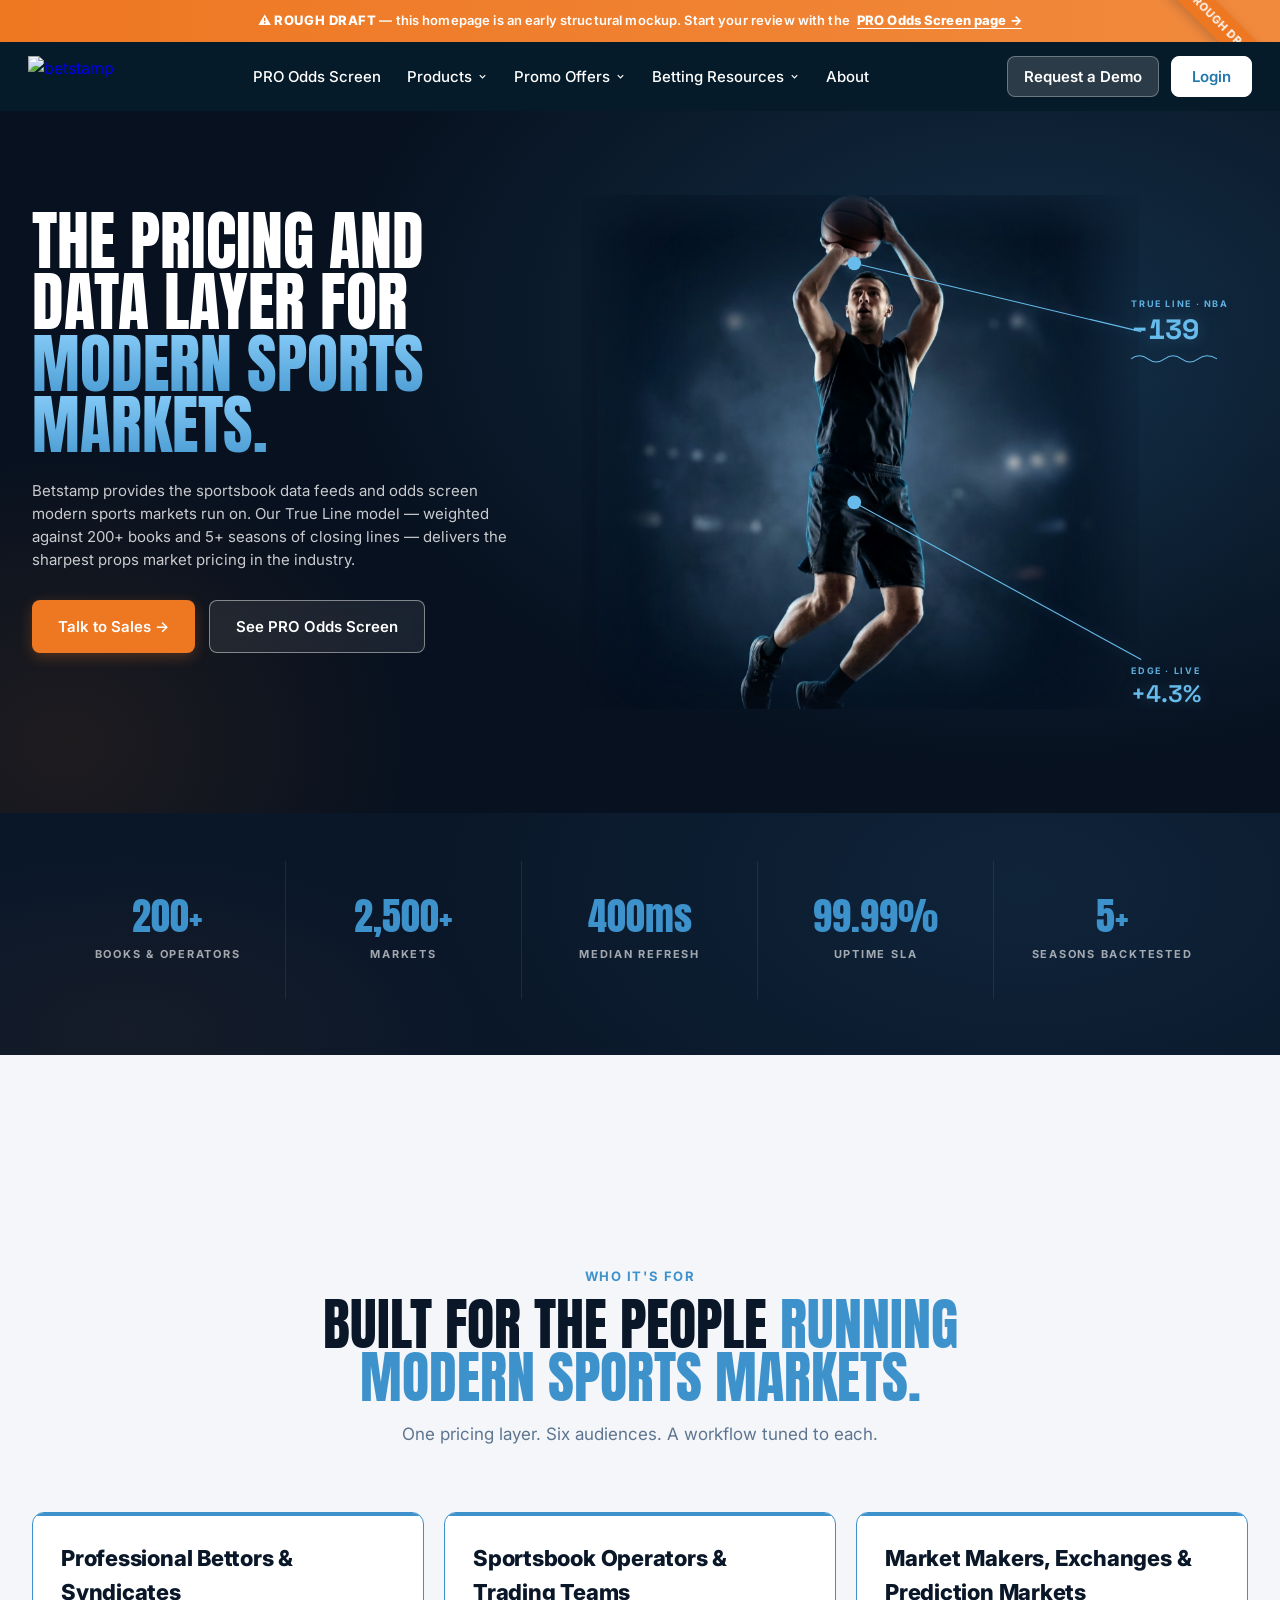
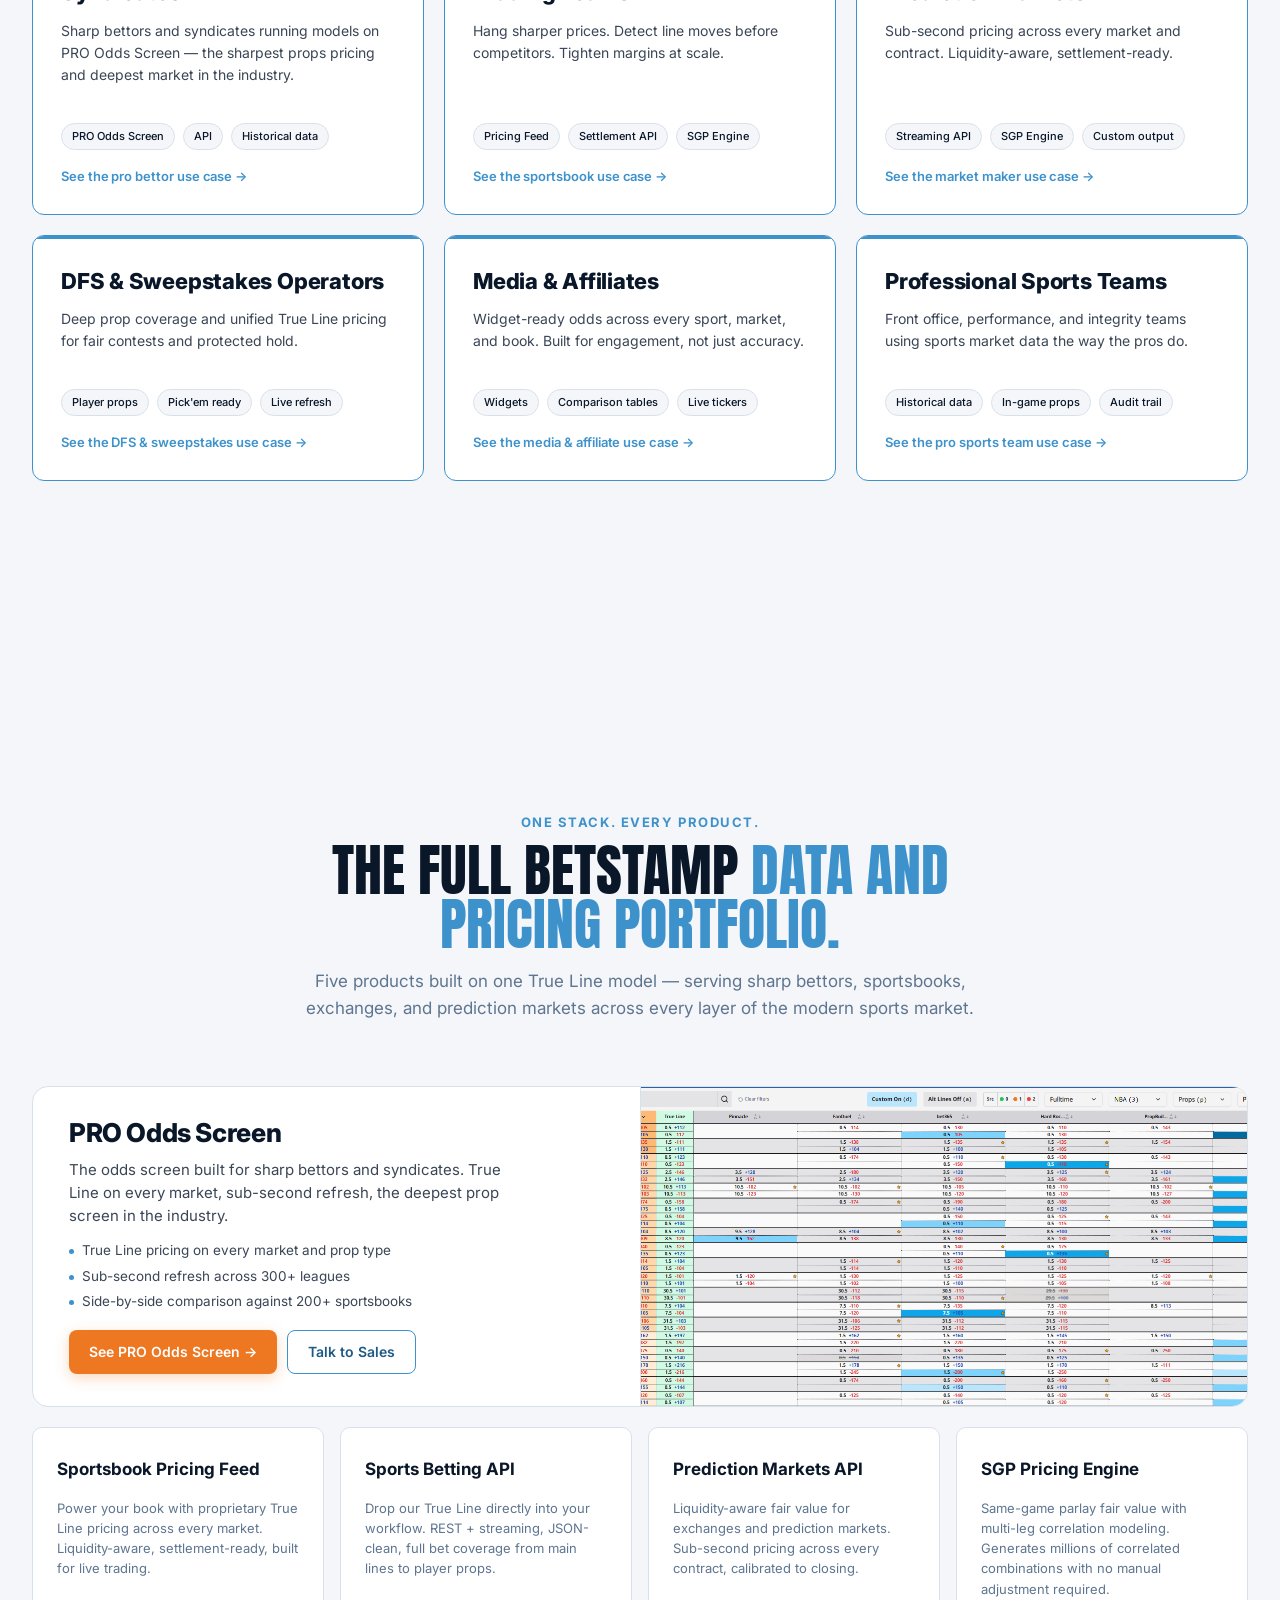
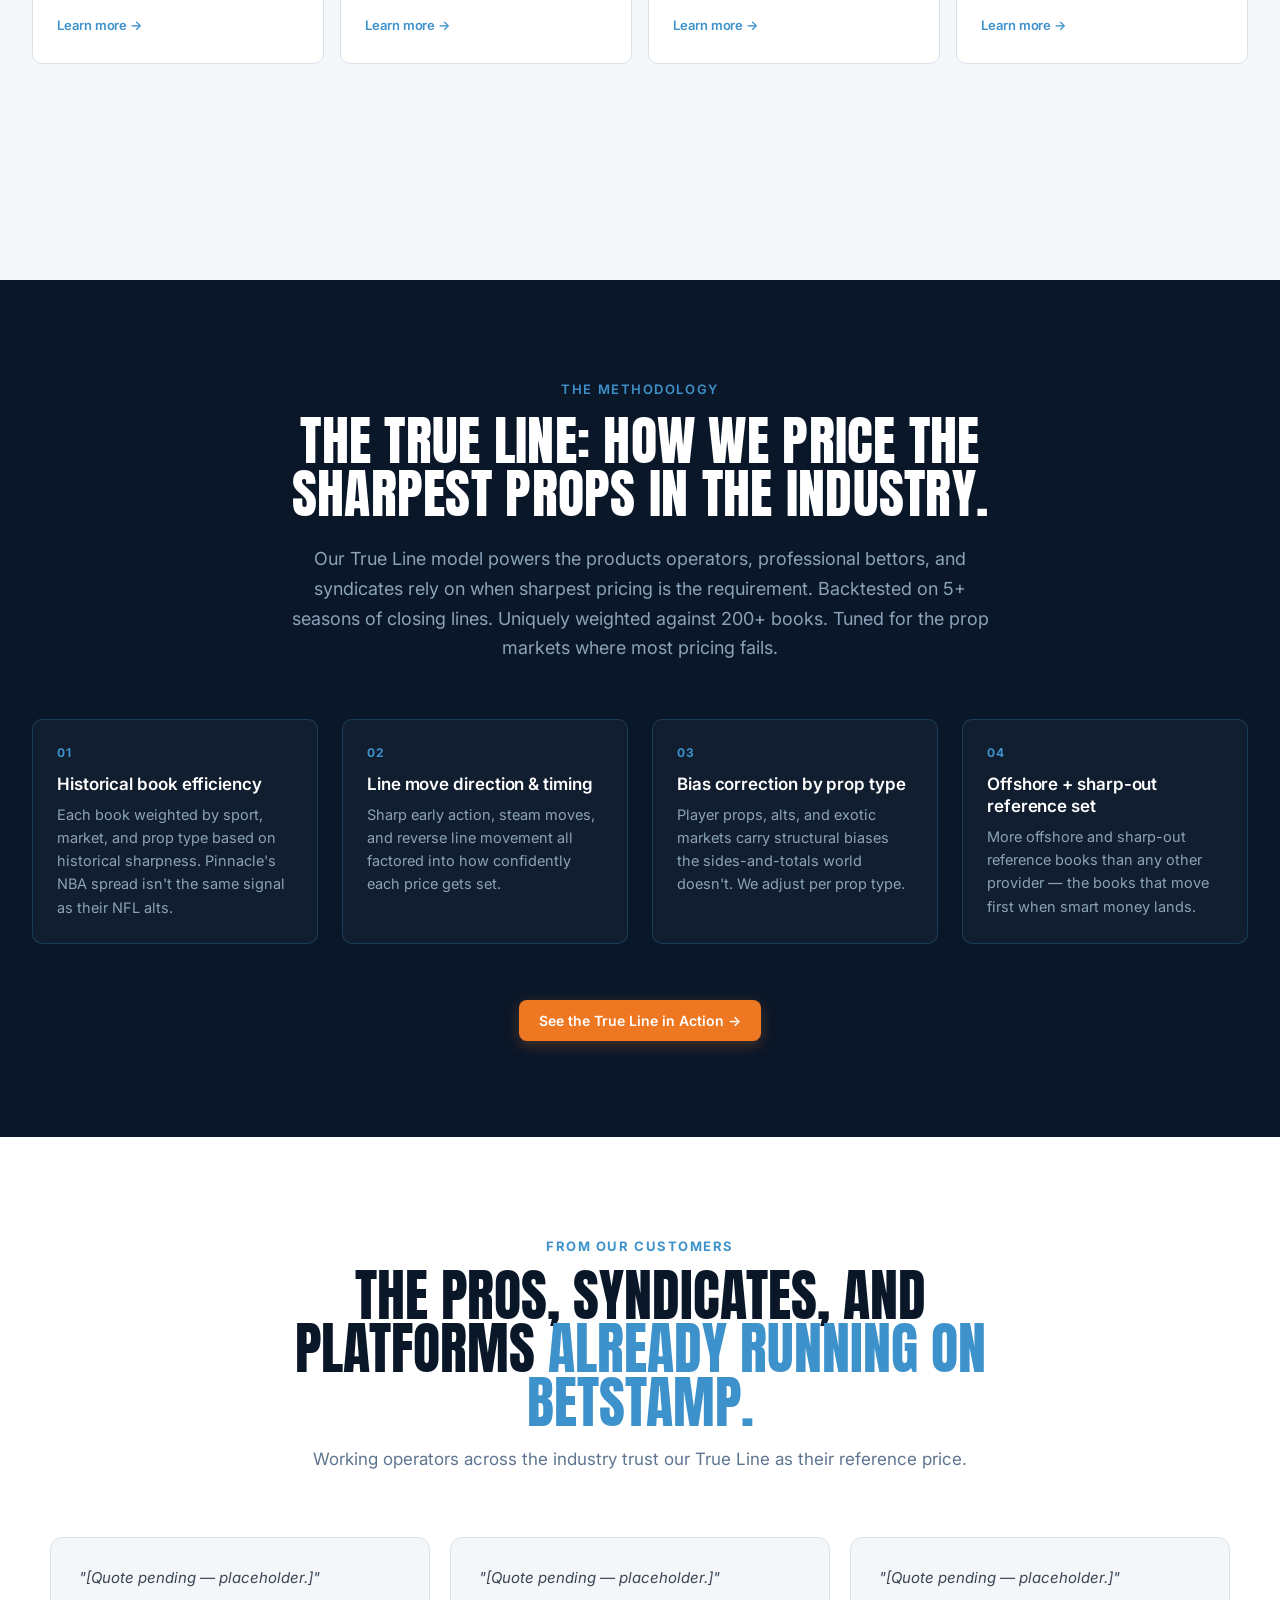
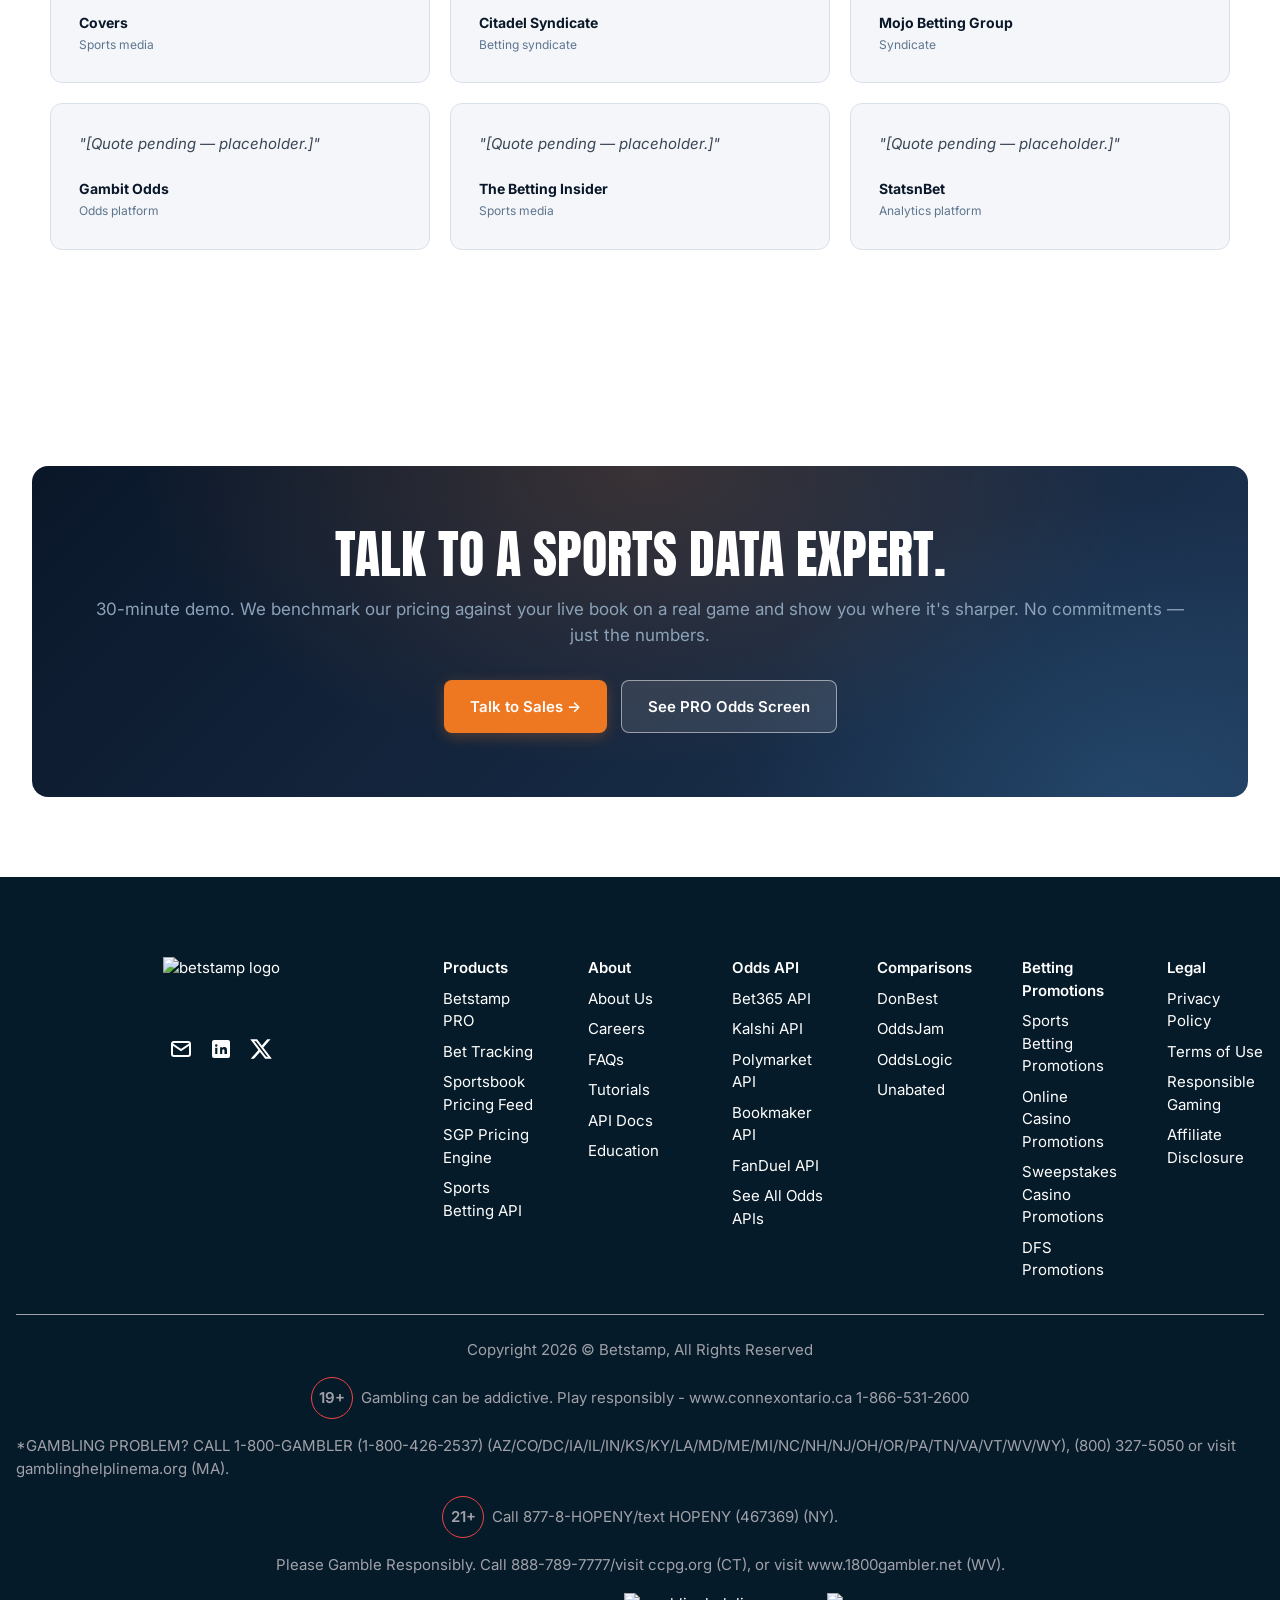
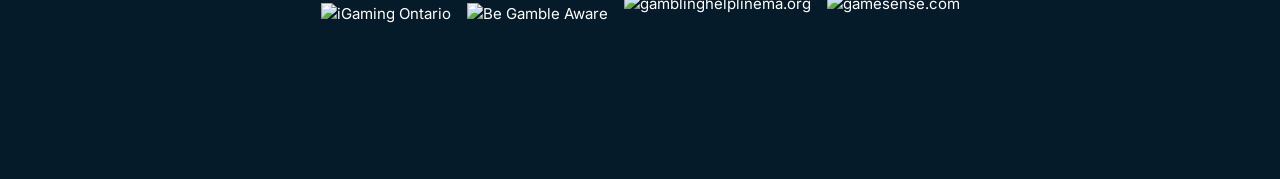
==== commit 9631ef66: "Nav: Betting Resources Odds to bottom; Promo Offers -> Sports/Casino Offers sub-flyouts" ====
--- a/index.html
+++ b/index.html
@@ -2262,26 +2262,32 @@
       <div class="bnav-dd">
         <button class="bnav-trigger" type="button">Promo Offers <svg width="11" height="11" viewBox="0 0 24 24" fill="none" stroke="currentColor" stroke-width="2.5"><path d="M6 9l6 6 6-6"/></svg></button>
         <div class="bnav-menu">
-          <a href="#">Online Casinos</a>
-          <a href="#">Sweepstake Casinos</a>
-          <a href="#">Sportsbooks</a>
-          <a href="#">Daily Fantasy Sports (DFS)</a>
-          <a href="#">Sports Sweepstakes</a>
-          <a href="#">Prediction Markets</a>
+          <div class="bnav-sub">
+            <a href="#">Sports Offers</a>
+            <div class="bnav-subtray">
+              <a href="#">Sportsbooks</a><a href="#">Daily Fantasy Sports (DFS)</a><a href="#">Sports Sweepstakes</a><a href="#">Prediction Markets</a>
+            </div>
+          </div>
+          <div class="bnav-sub">
+            <a href="#">Casino Offers</a>
+            <div class="bnav-subtray">
+              <a href="#">Online Casinos</a><a href="#">Sweepstake Casinos</a>
+            </div>
+          </div>
         </div>
       </div>
       <div class="bnav-dd">
         <button class="bnav-trigger" type="button">Betting Resources <svg width="11" height="11" viewBox="0 0 24 24" fill="none" stroke="currentColor" stroke-width="2.5"><path d="M6 9l6 6 6-6"/></svg></button>
         <div class="bnav-menu">
+          <a href="#">Podcasts</a>
+          <a href="#">Blog</a>
+          <a href="#">Tools &amp; Calculators</a>
           <div class="bnav-sub">
             <a href="#">Odds</a>
             <div class="bnav-subtray">
               <a href="#">NFL</a><a href="#">NCAAF</a><a href="#">NBA</a><a href="#">NCAAB</a><a href="#">MLB</a><a href="#">NHL</a><a href="#">Soccer</a><a href="#">UFC</a><a href="#">WNBA</a><a href="#">CFL</a><a href="#">ATP</a><a href="#">WTA</a>
             </div>
           </div>
-          <a href="#">Podcasts</a>
-          <a href="#">Blog</a>
-          <a href="#">Tools &amp; Calculators</a>
         </div>
       </div>
       <a href="/about" class="bnav-link">About</a>
@@ -2301,13 +2307,18 @@
             <a href="/sportsbook-pricing-feed-v1">Sportsbook Pricing Feed</a><a href="/sgp-pricing-engine">SGP Pricing Engine</a><a href="/sports-betting-api">Sports Betting API</a><a href="/pro">Betstamp PRO</a><a href="#">Bet Tracking</a>
           </div></details>
           <details><summary>Promo Offers</summary><div>
-            <a href="#">Online Casinos</a><a href="#">Sweepstake Casinos</a><a href="#">Sportsbooks</a><a href="#">Daily Fantasy Sports (DFS)</a><a href="#">Sports Sweepstakes</a><a href="#">Prediction Markets</a>
+            <details><summary>Sports Offers</summary><div>
+              <a href="#">Sportsbooks</a><a href="#">Daily Fantasy Sports (DFS)</a><a href="#">Sports Sweepstakes</a><a href="#">Prediction Markets</a>
+            </div></details>
+            <details><summary>Casino Offers</summary><div>
+              <a href="#">Online Casinos</a><a href="#">Sweepstake Casinos</a>
+            </div></details>
           </div></details>
           <details><summary>Betting Resources</summary><div>
+            <a href="#">Podcasts</a><a href="#">Blog</a><a href="#">Tools &amp; Calculators</a>
             <details><summary>Odds</summary><div>
               <a href="#">NFL</a><a href="#">NCAAF</a><a href="#">NBA</a><a href="#">NCAAB</a><a href="#">MLB</a><a href="#">NHL</a><a href="#">Soccer</a><a href="#">UFC</a><a href="#">WNBA</a><a href="#">CFL</a><a href="#">ATP</a><a href="#">WTA</a>
             </div></details>
-            <a href="#">Podcasts</a><a href="#">Blog</a><a href="#">Tools &amp; Calculators</a>
           </div></details>
           <a href="/about">About</a>
           <a href="#" class="bnav-login">Login</a>
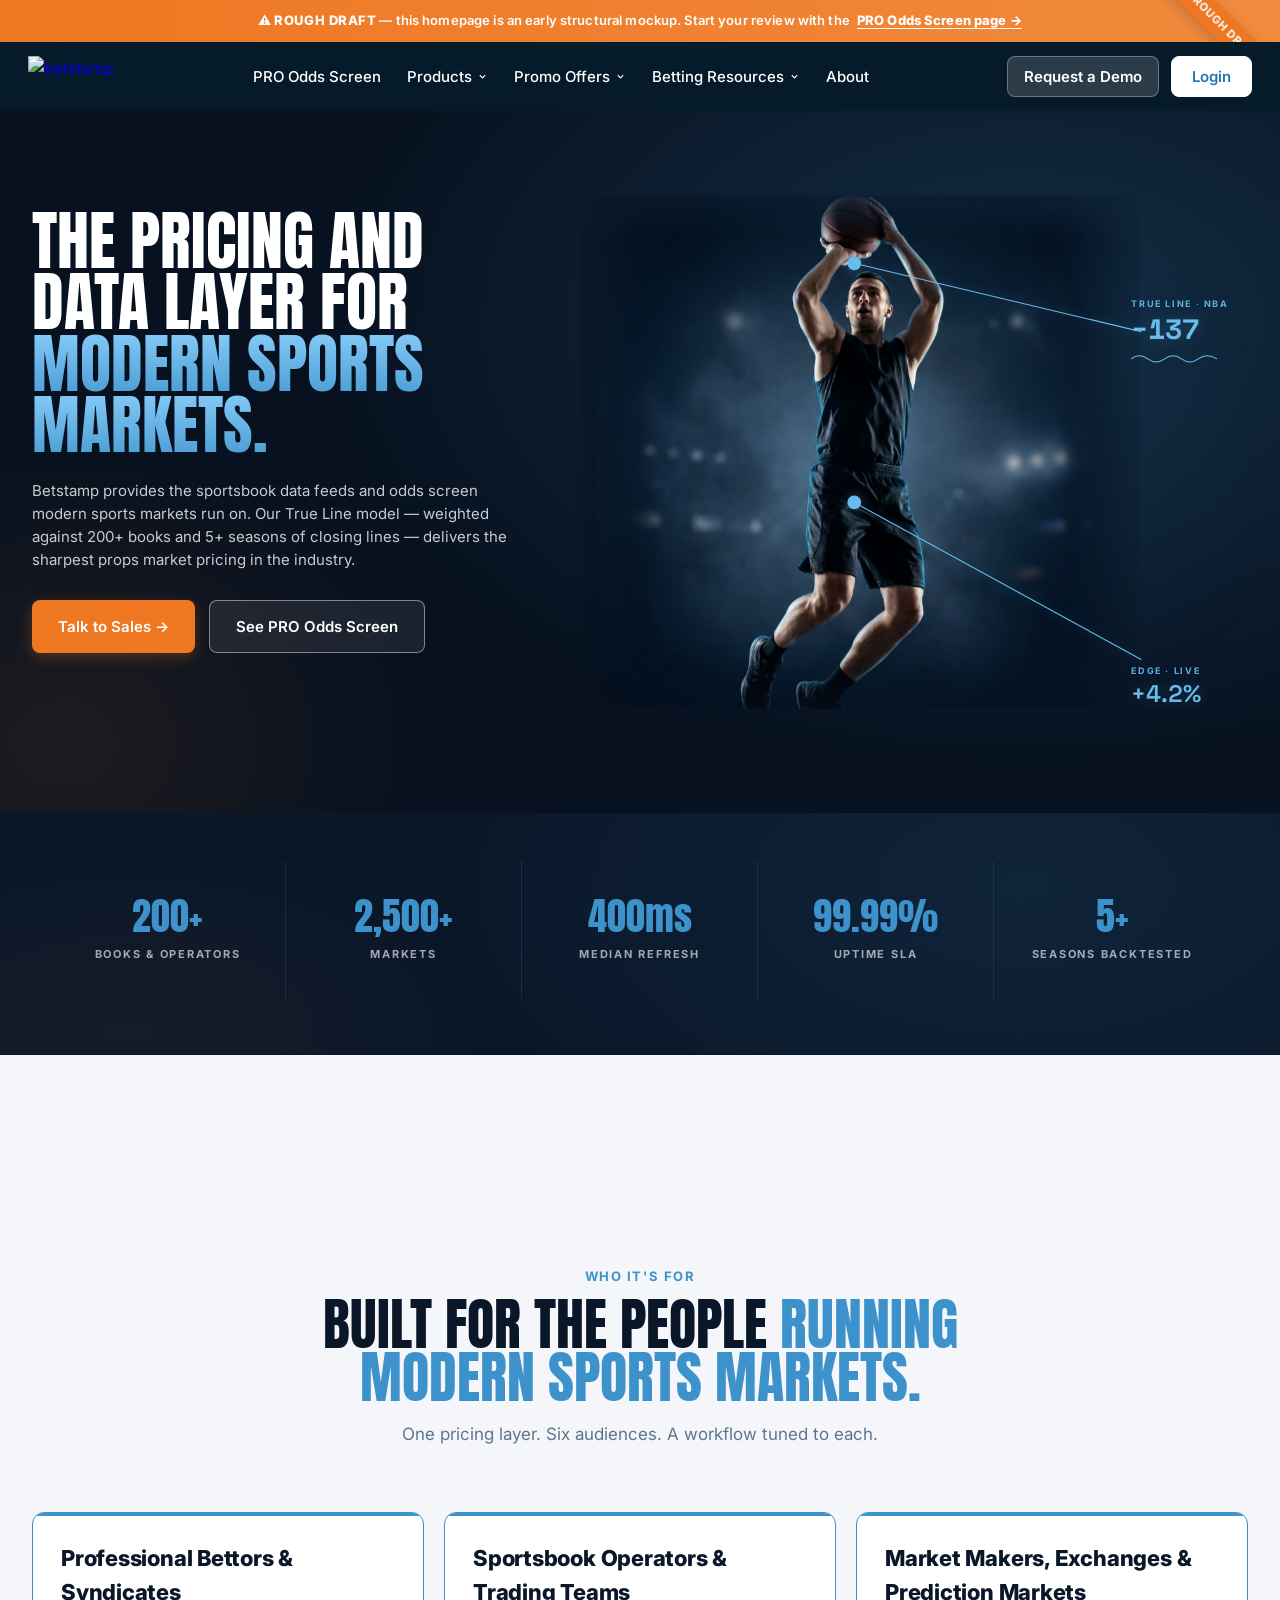
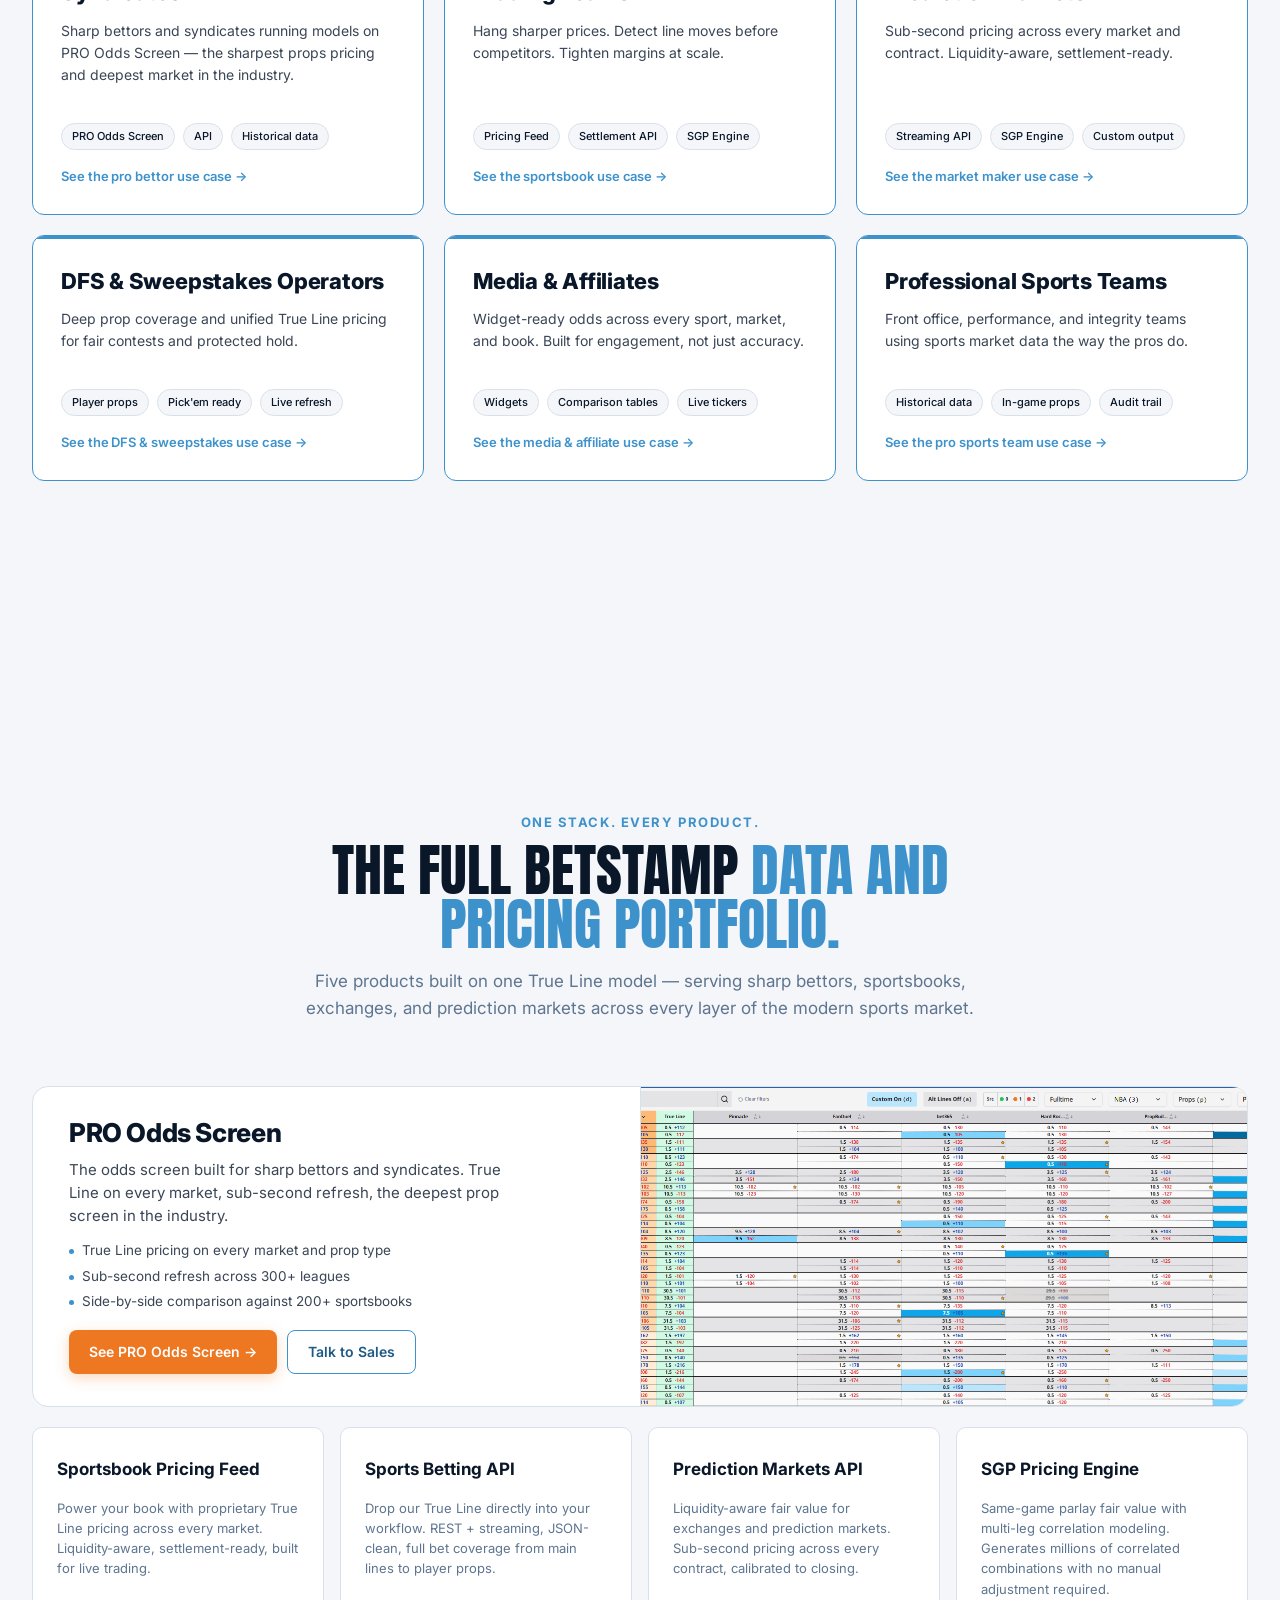
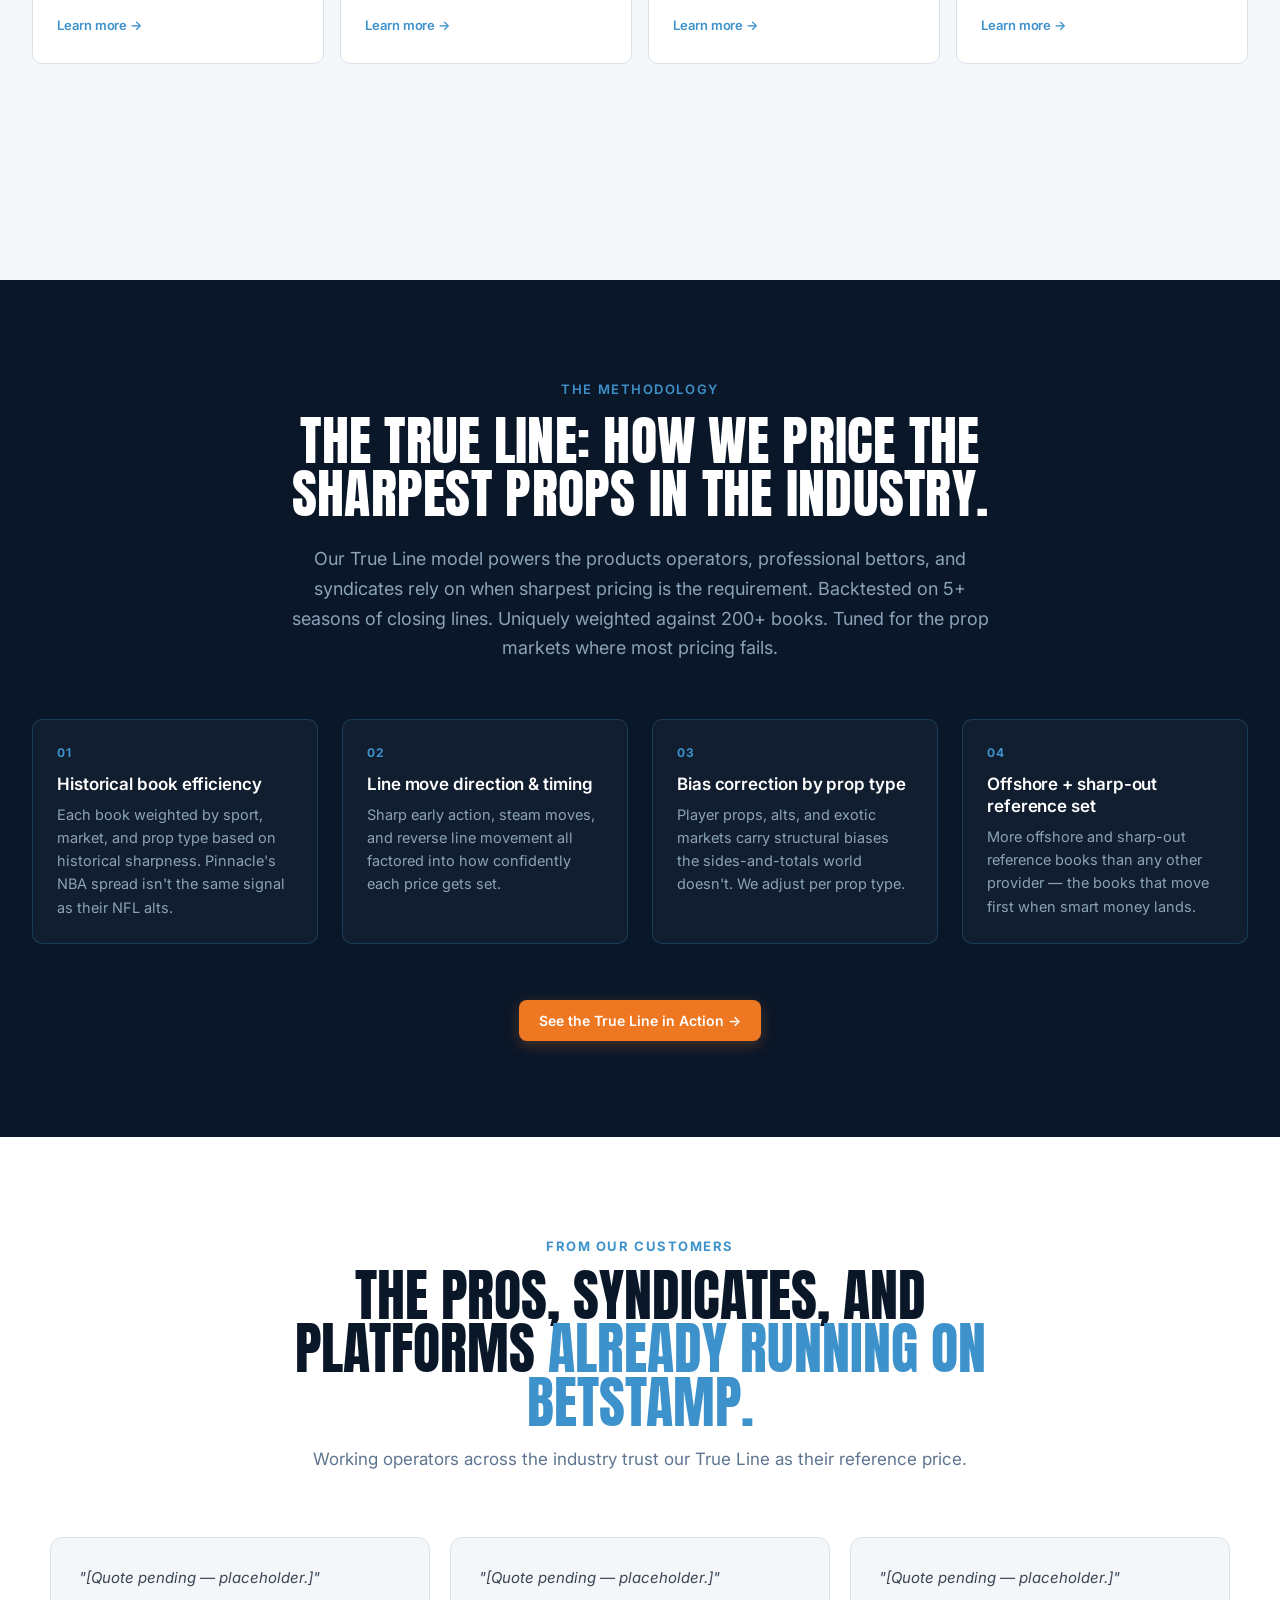
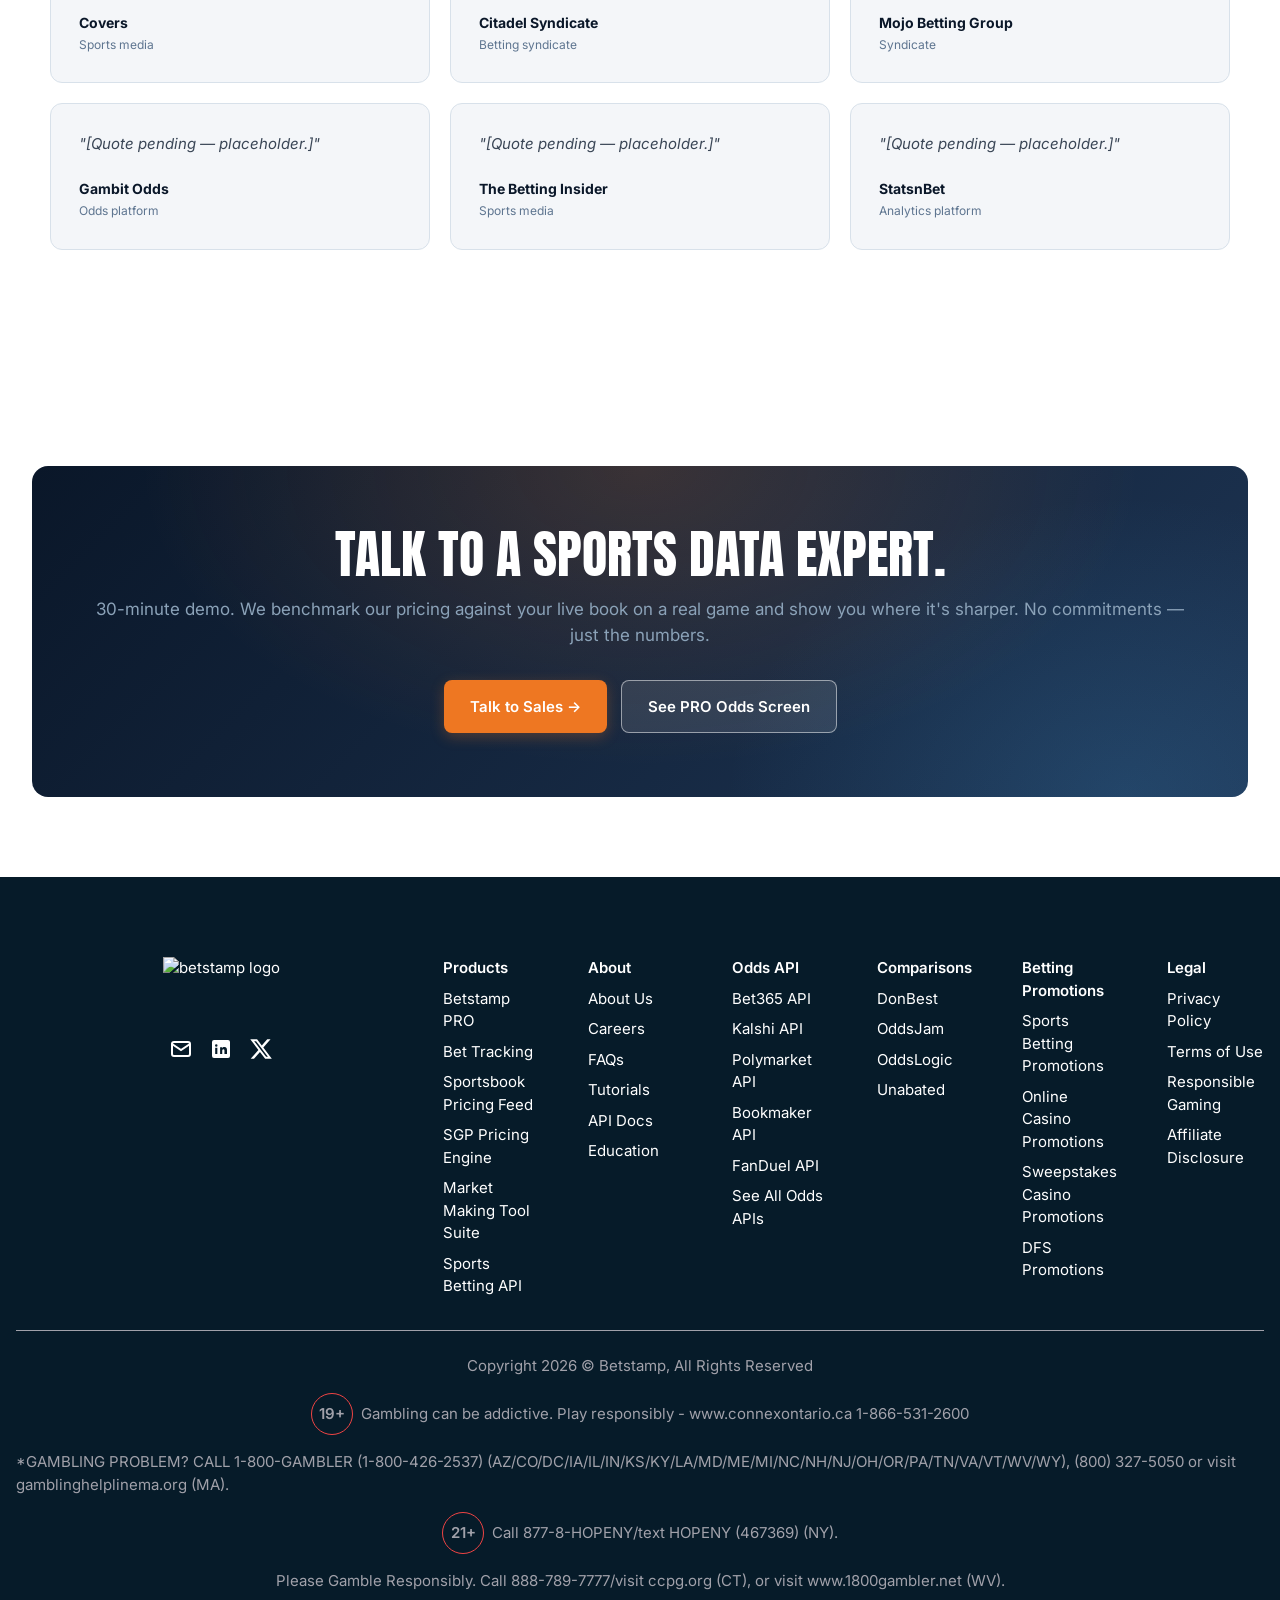
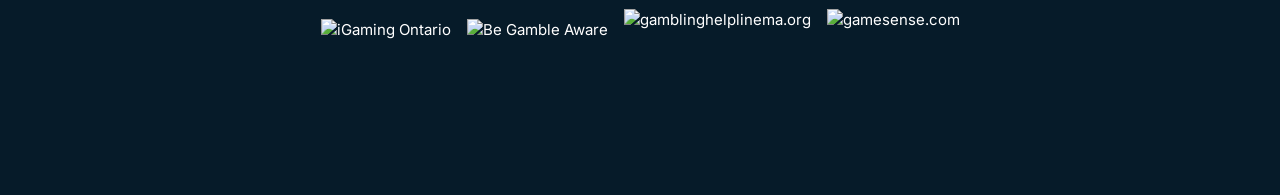
==== commit 232f9c62: "Add Market Making Tool Suite page + link it from Products nav New /market-making-tools landing page " ====
--- a/index.html
+++ b/index.html
@@ -2254,6 +2254,7 @@
         <div class="bnav-menu">
           <a href="/sportsbook-pricing-feed-v1">Sportsbook Pricing Feed</a>
           <a href="/sgp-pricing-engine">SGP Pricing Engine</a>
+          <a href="/market-making-tools">Market Making Tool Suite</a>
           <a href="/sports-betting-api">Sports Betting API</a>
           <a href="/pro">Betstamp PRO</a>
           <a href="#">Bet Tracking</a>
@@ -2304,7 +2305,7 @@
           <a href="/">Home</a>
           <a href="#">PRO Odds Screen</a>
           <details><summary>Products</summary><div>
-            <a href="/sportsbook-pricing-feed-v1">Sportsbook Pricing Feed</a><a href="/sgp-pricing-engine">SGP Pricing Engine</a><a href="/sports-betting-api">Sports Betting API</a><a href="/pro">Betstamp PRO</a><a href="#">Bet Tracking</a>
+            <a href="/sportsbook-pricing-feed-v1">Sportsbook Pricing Feed</a><a href="/sgp-pricing-engine">SGP Pricing Engine</a><a href="/market-making-tools">Market Making Tool Suite</a><a href="/sports-betting-api">Sports Betting API</a><a href="/pro">Betstamp PRO</a><a href="#">Bet Tracking</a>
           </div></details>
           <details><summary>Promo Offers</summary><div>
             <details><summary>Sports Offers</summary><div>
@@ -2799,6 +2800,7 @@
           <a href="#">Bet Tracking</a>
           <a href="/sportsbook-pricing-feed-v1">Sportsbook Pricing Feed</a>
           <a href="/sgp-pricing-engine">SGP Pricing Engine</a>
+          <a href="/market-making-tools">Market Making Tool Suite</a>
           <a href="/sports-betting-api">Sports Betting API</a>
         </div>
         <div class="bft-col">
